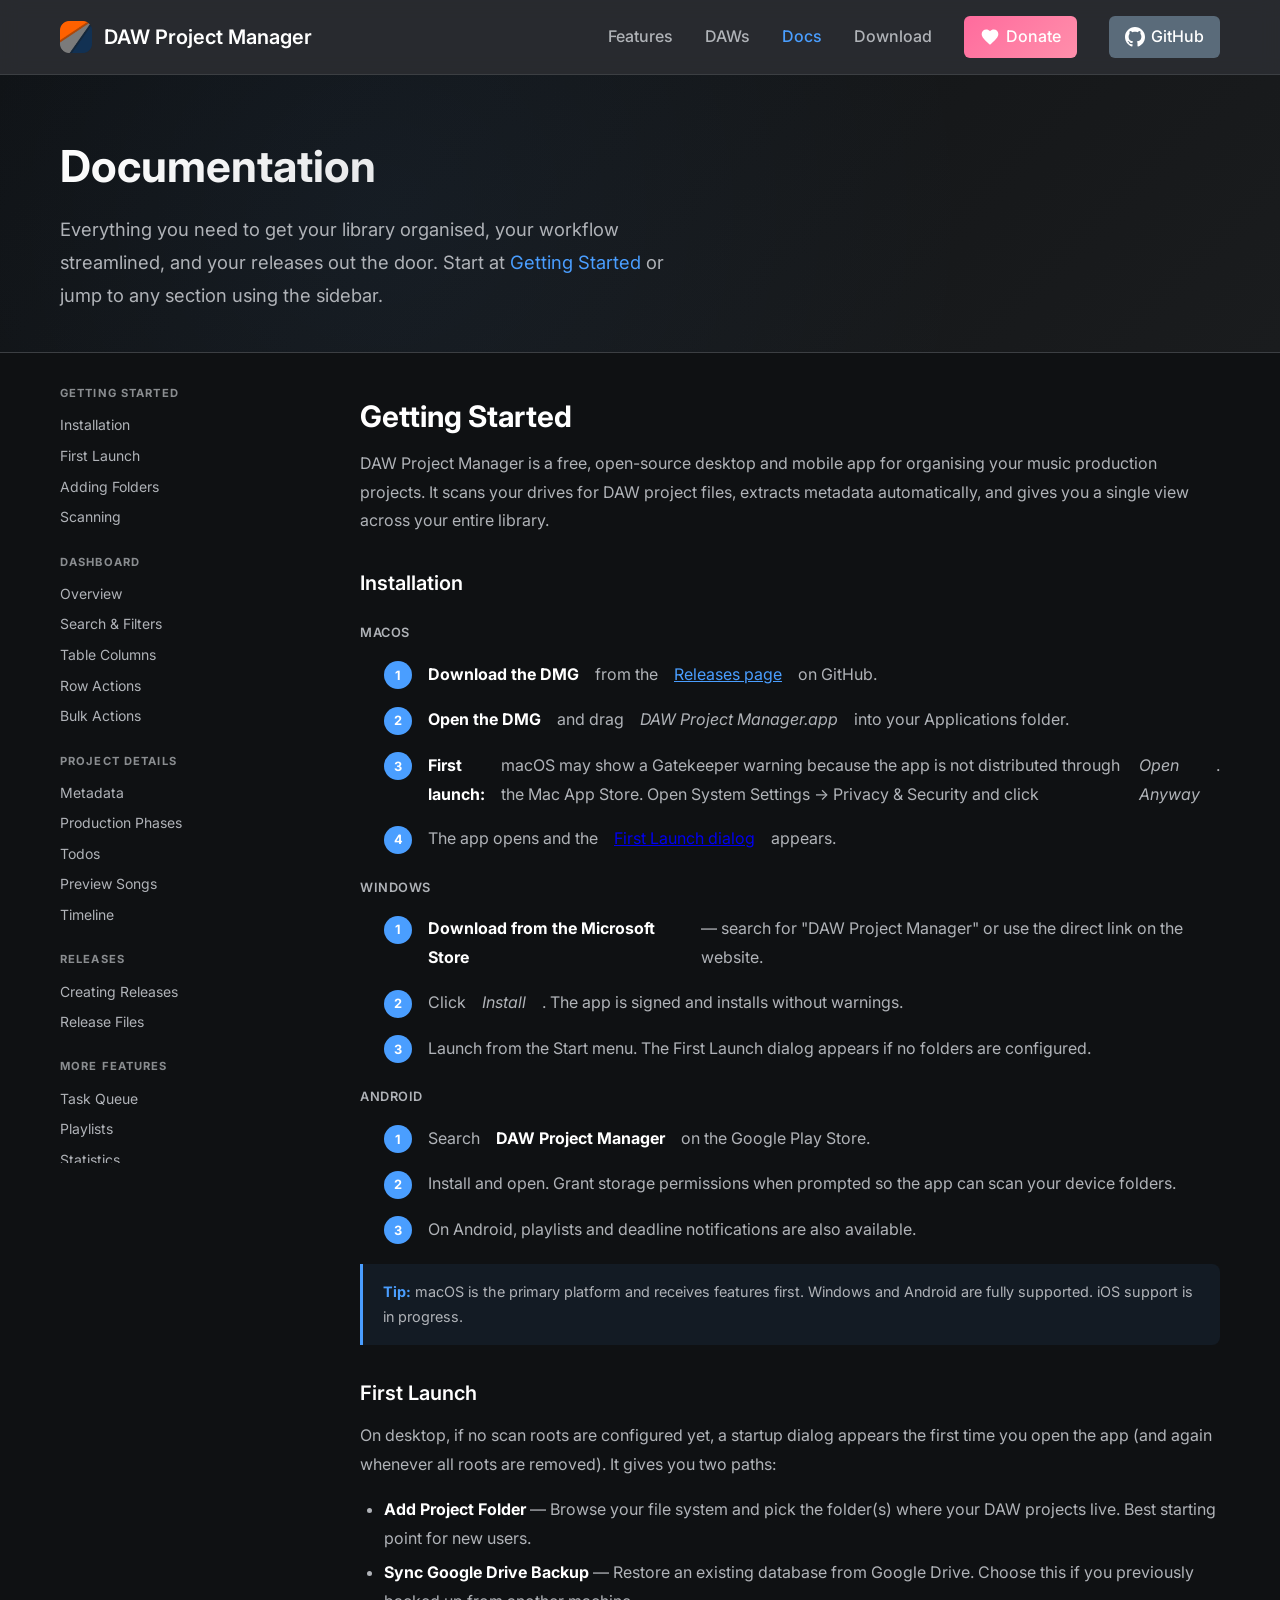
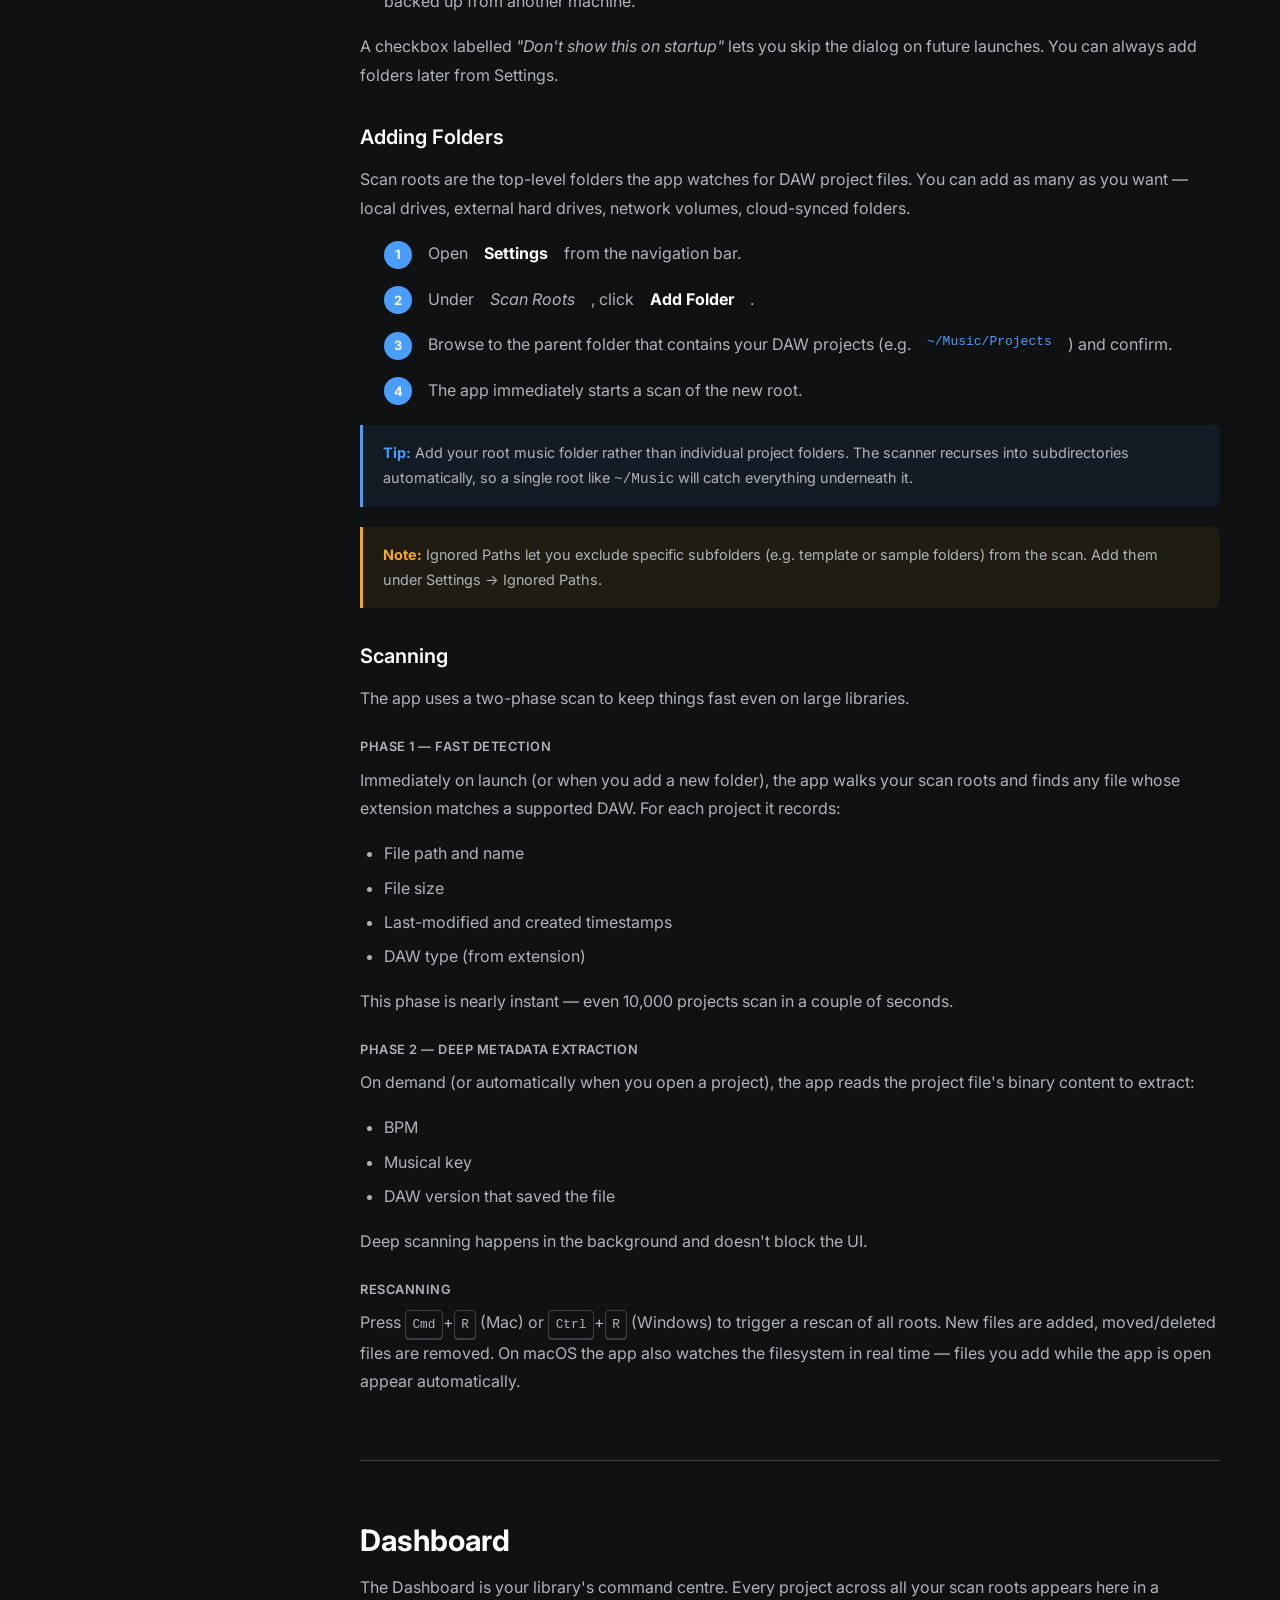
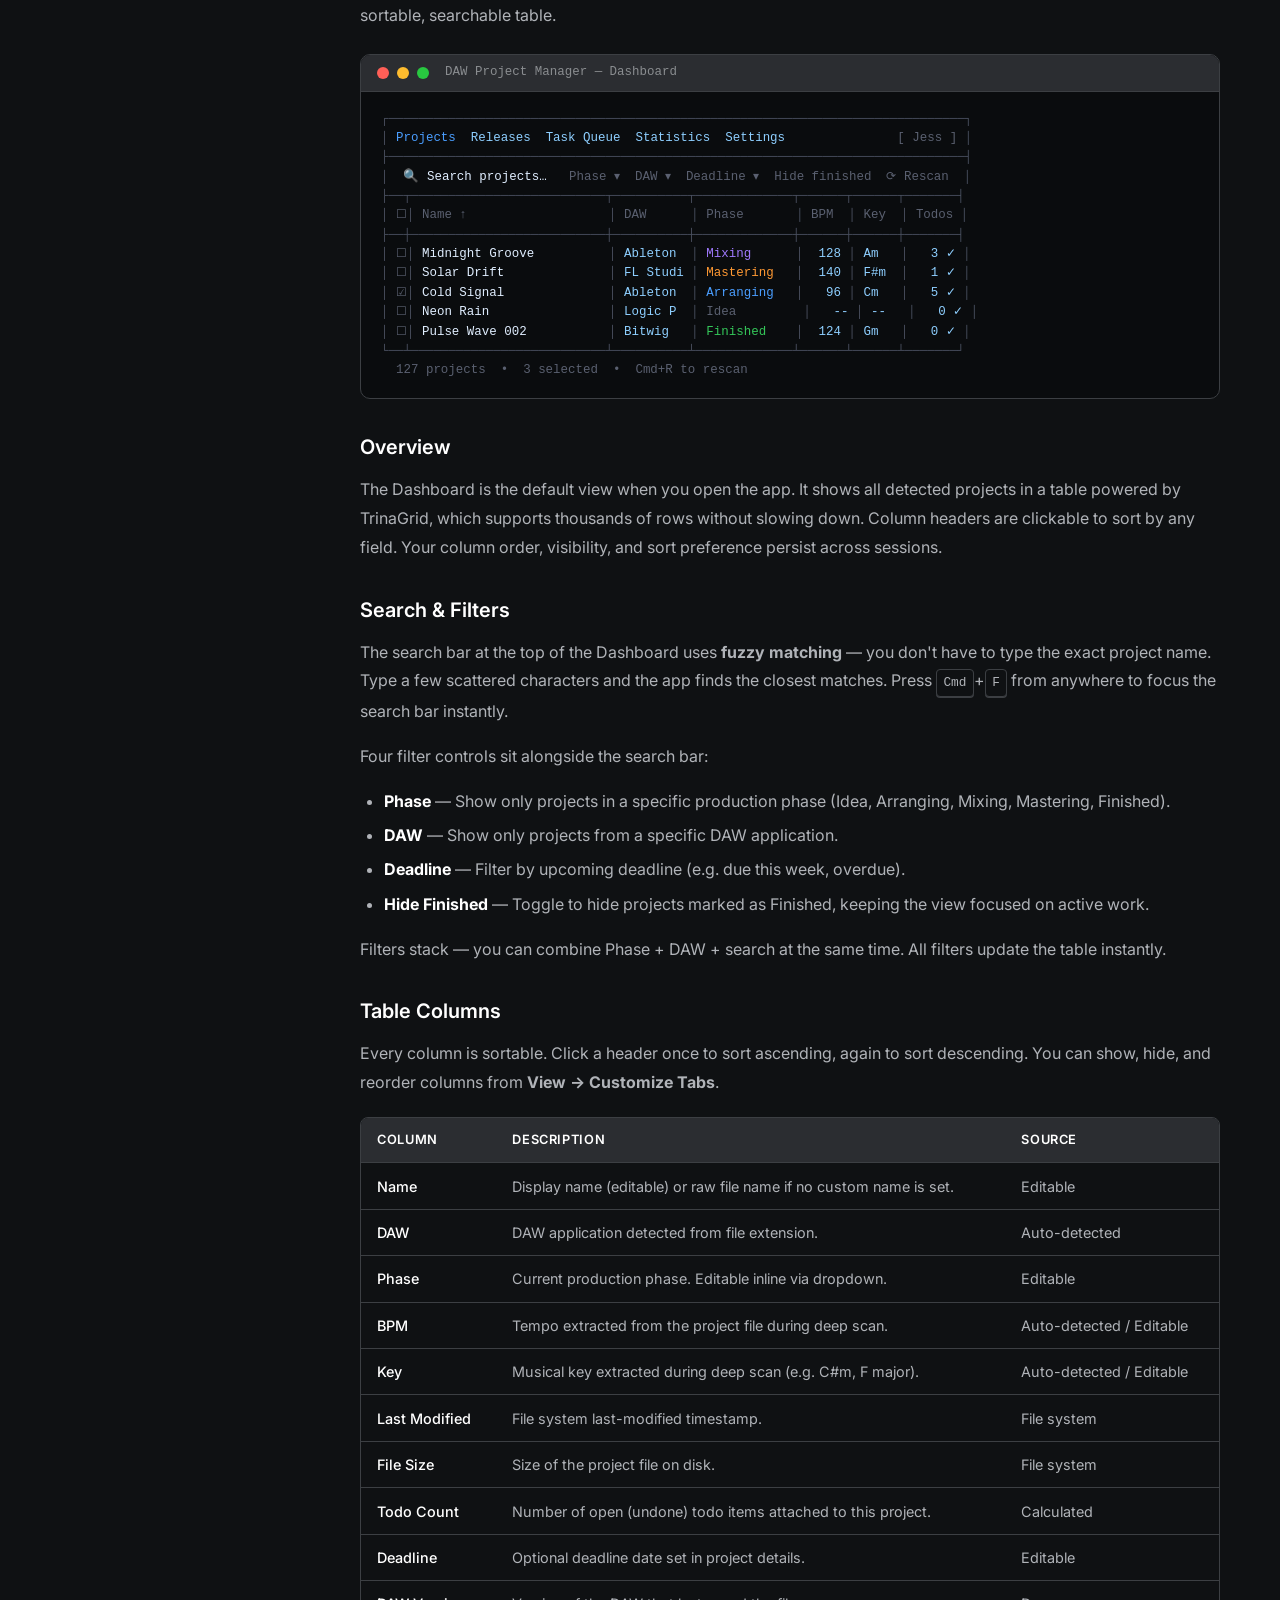
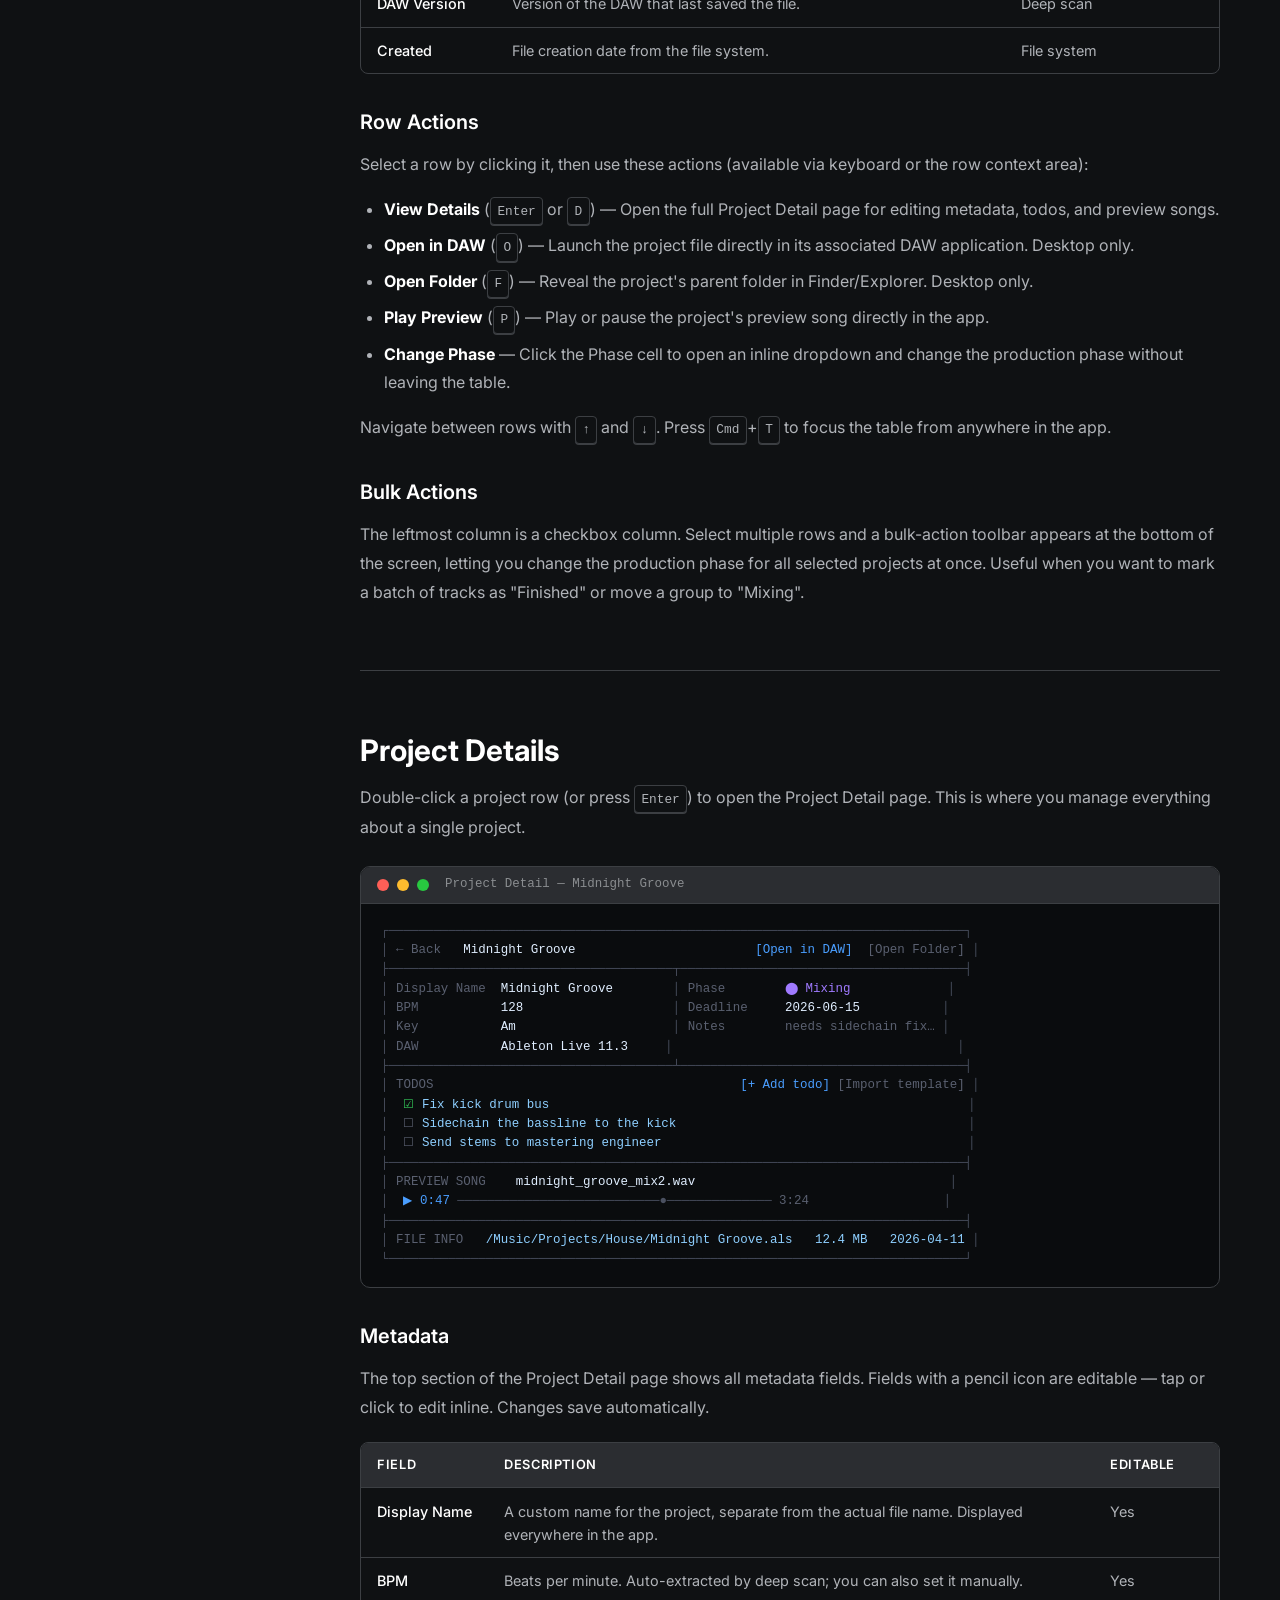
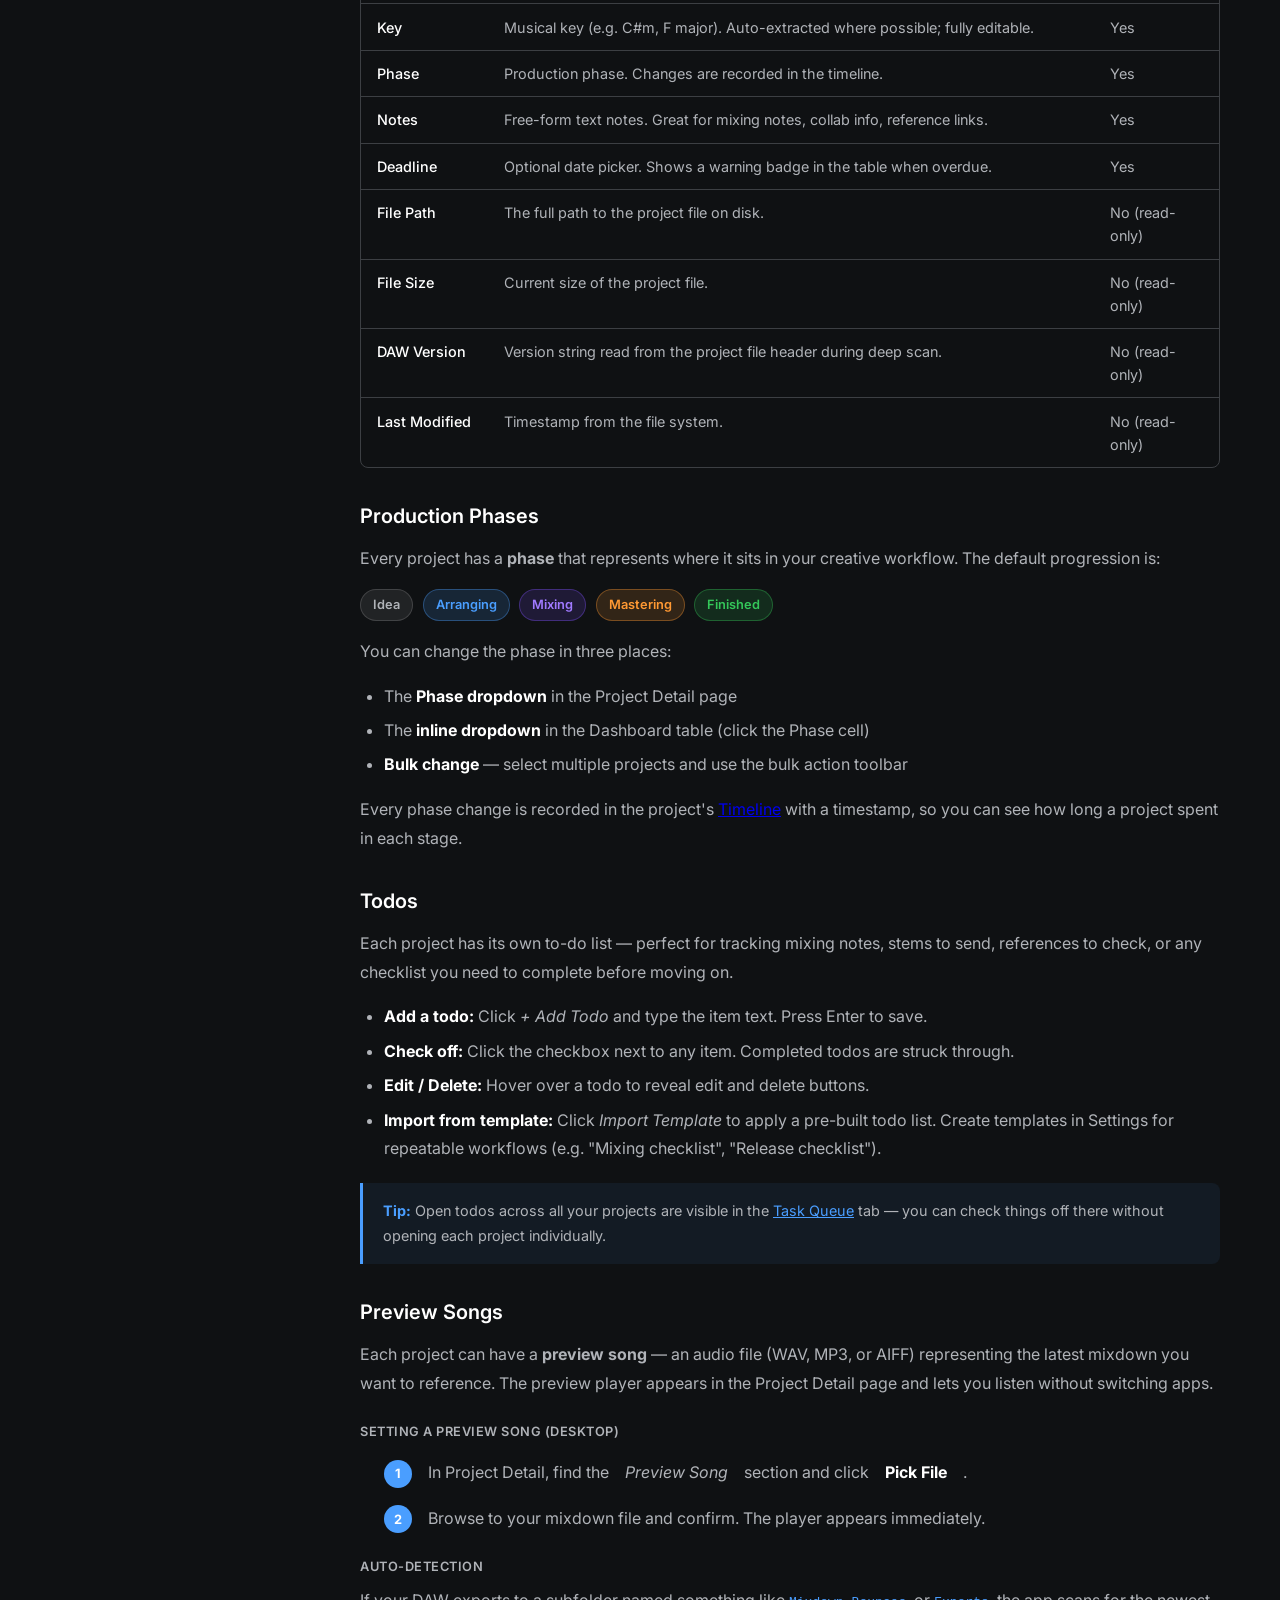
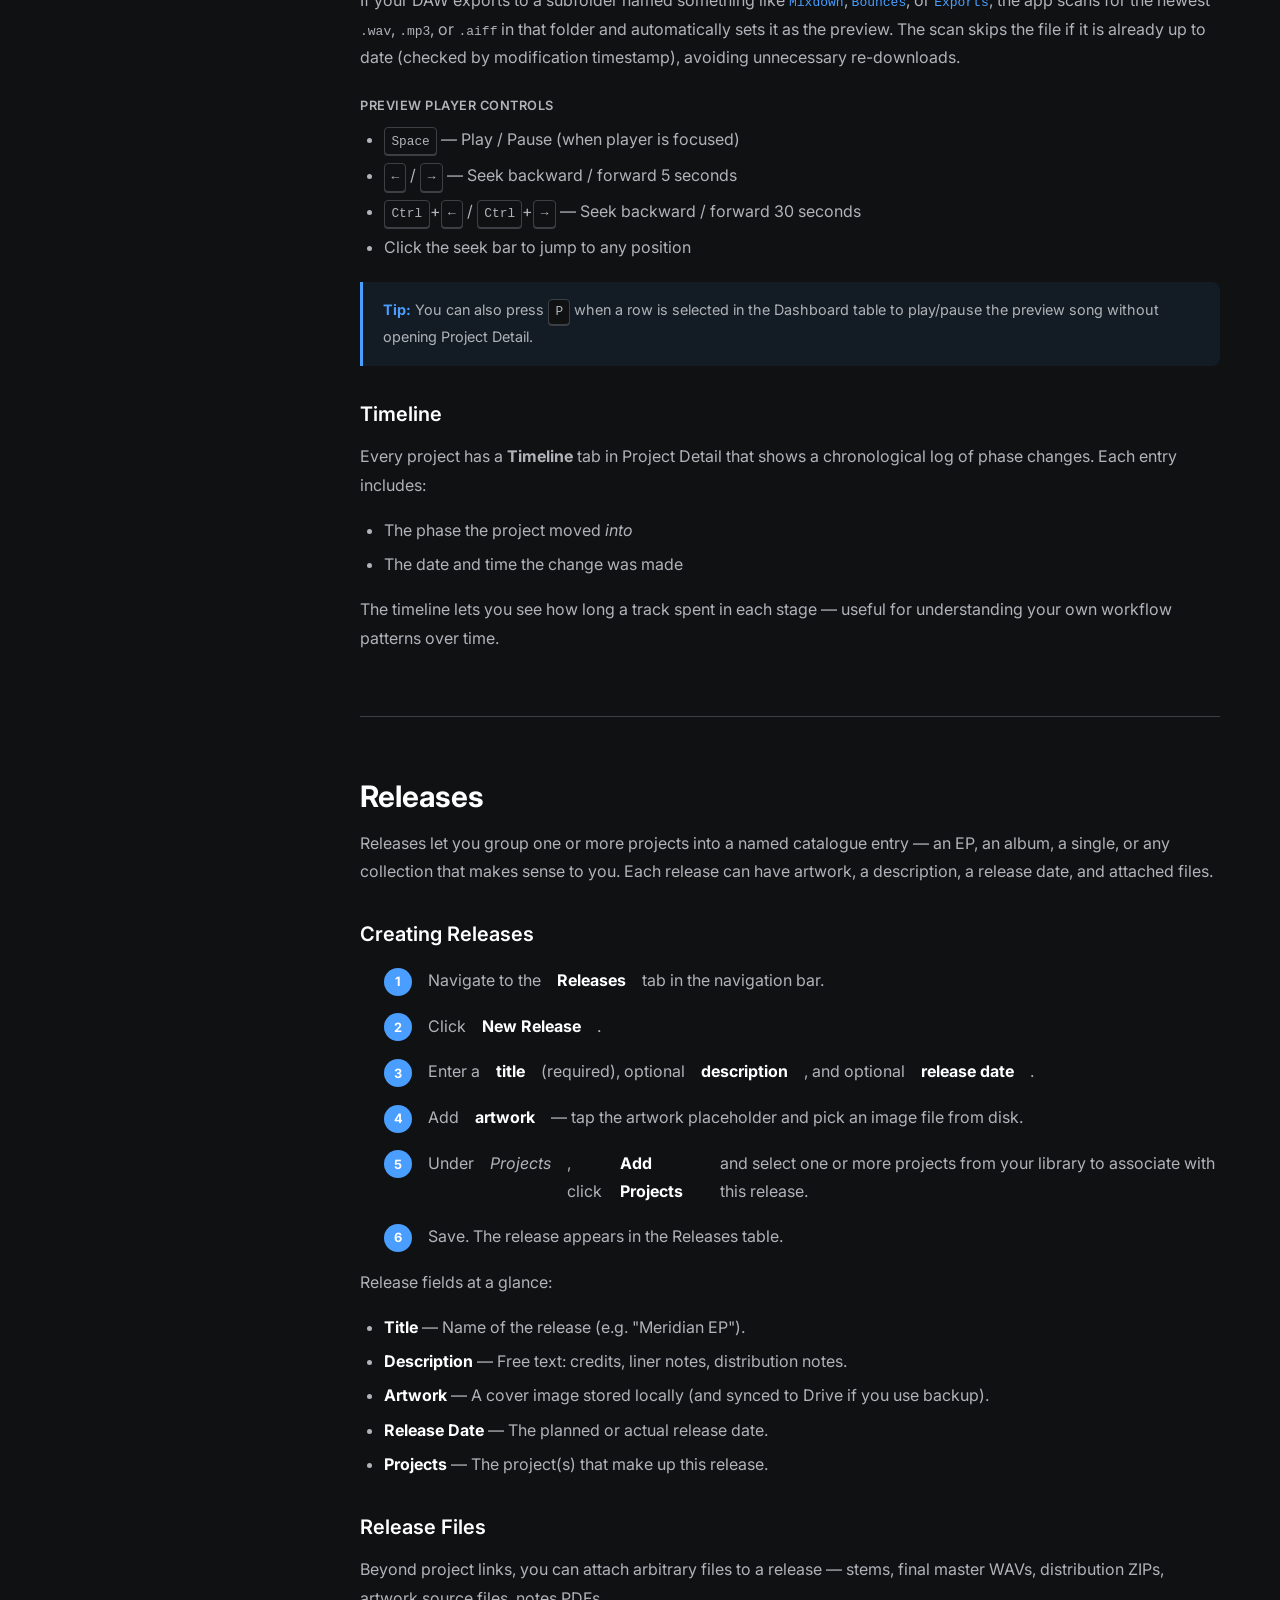
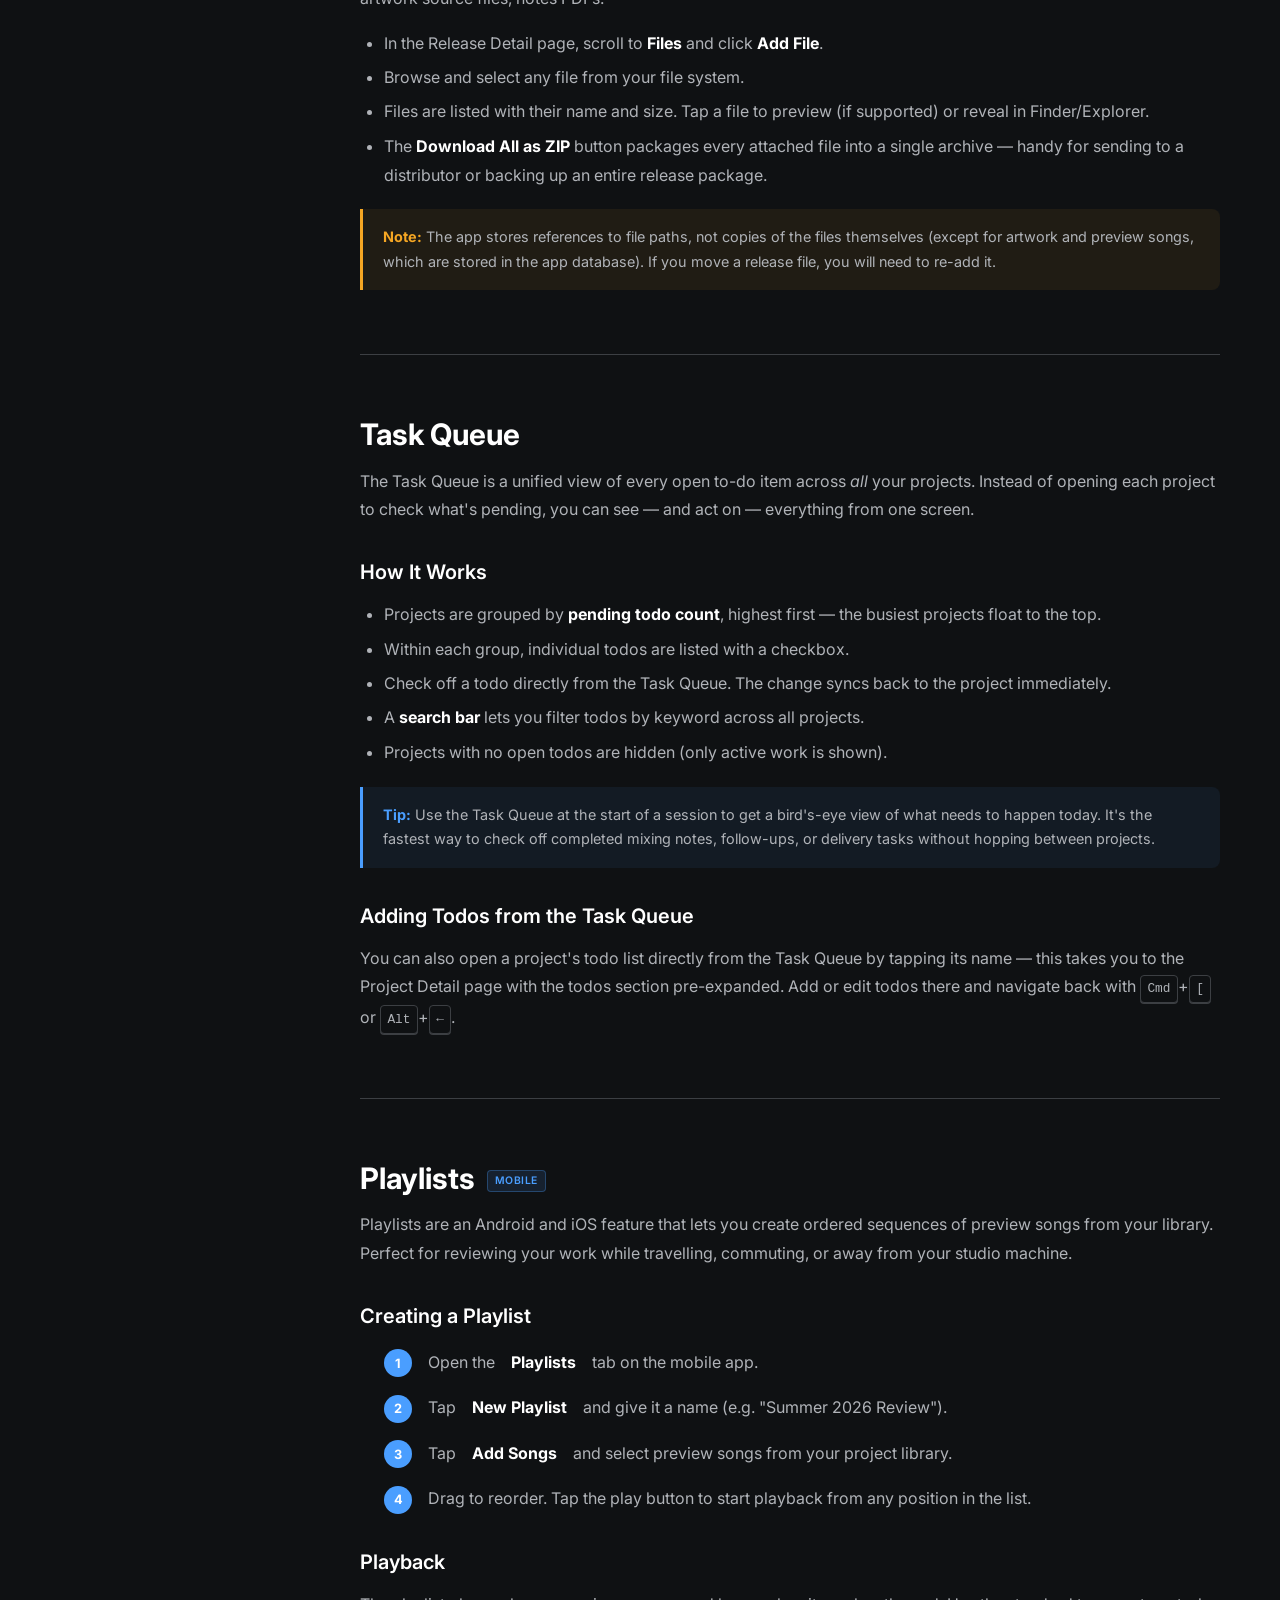
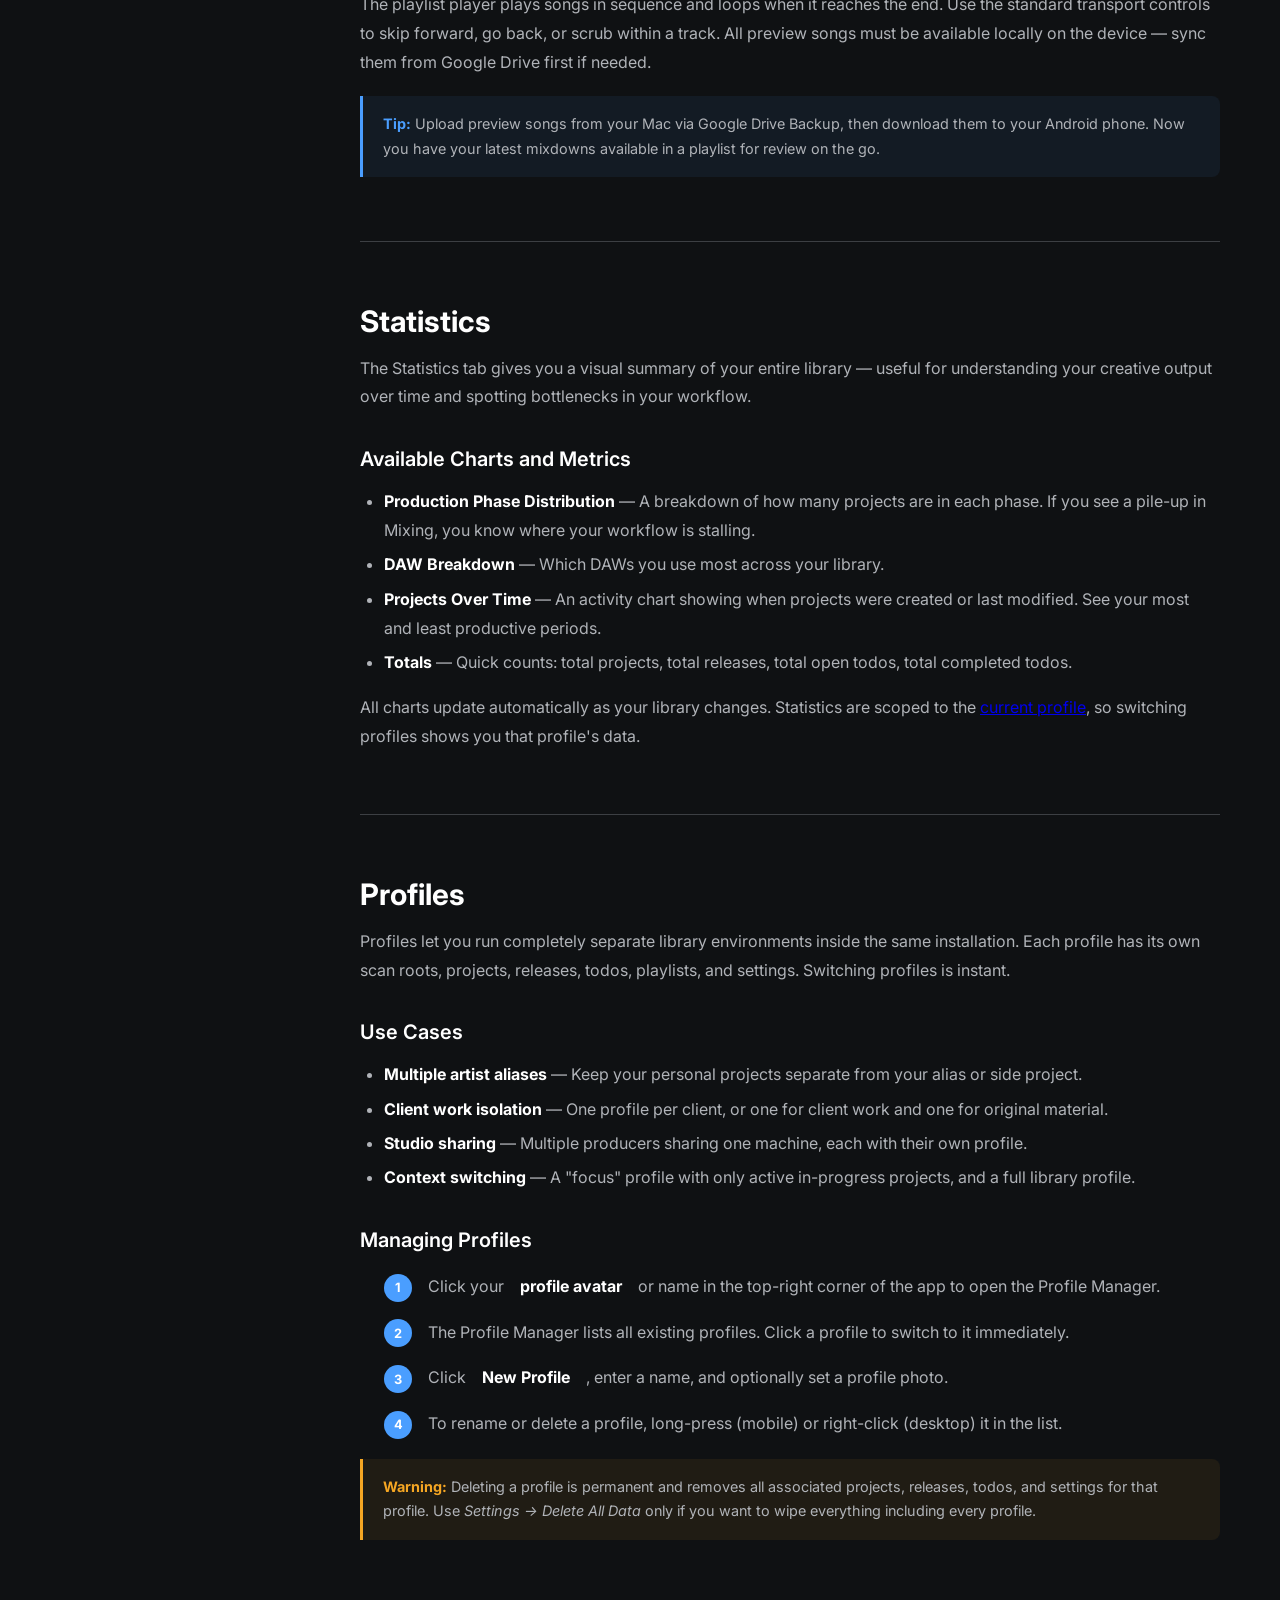
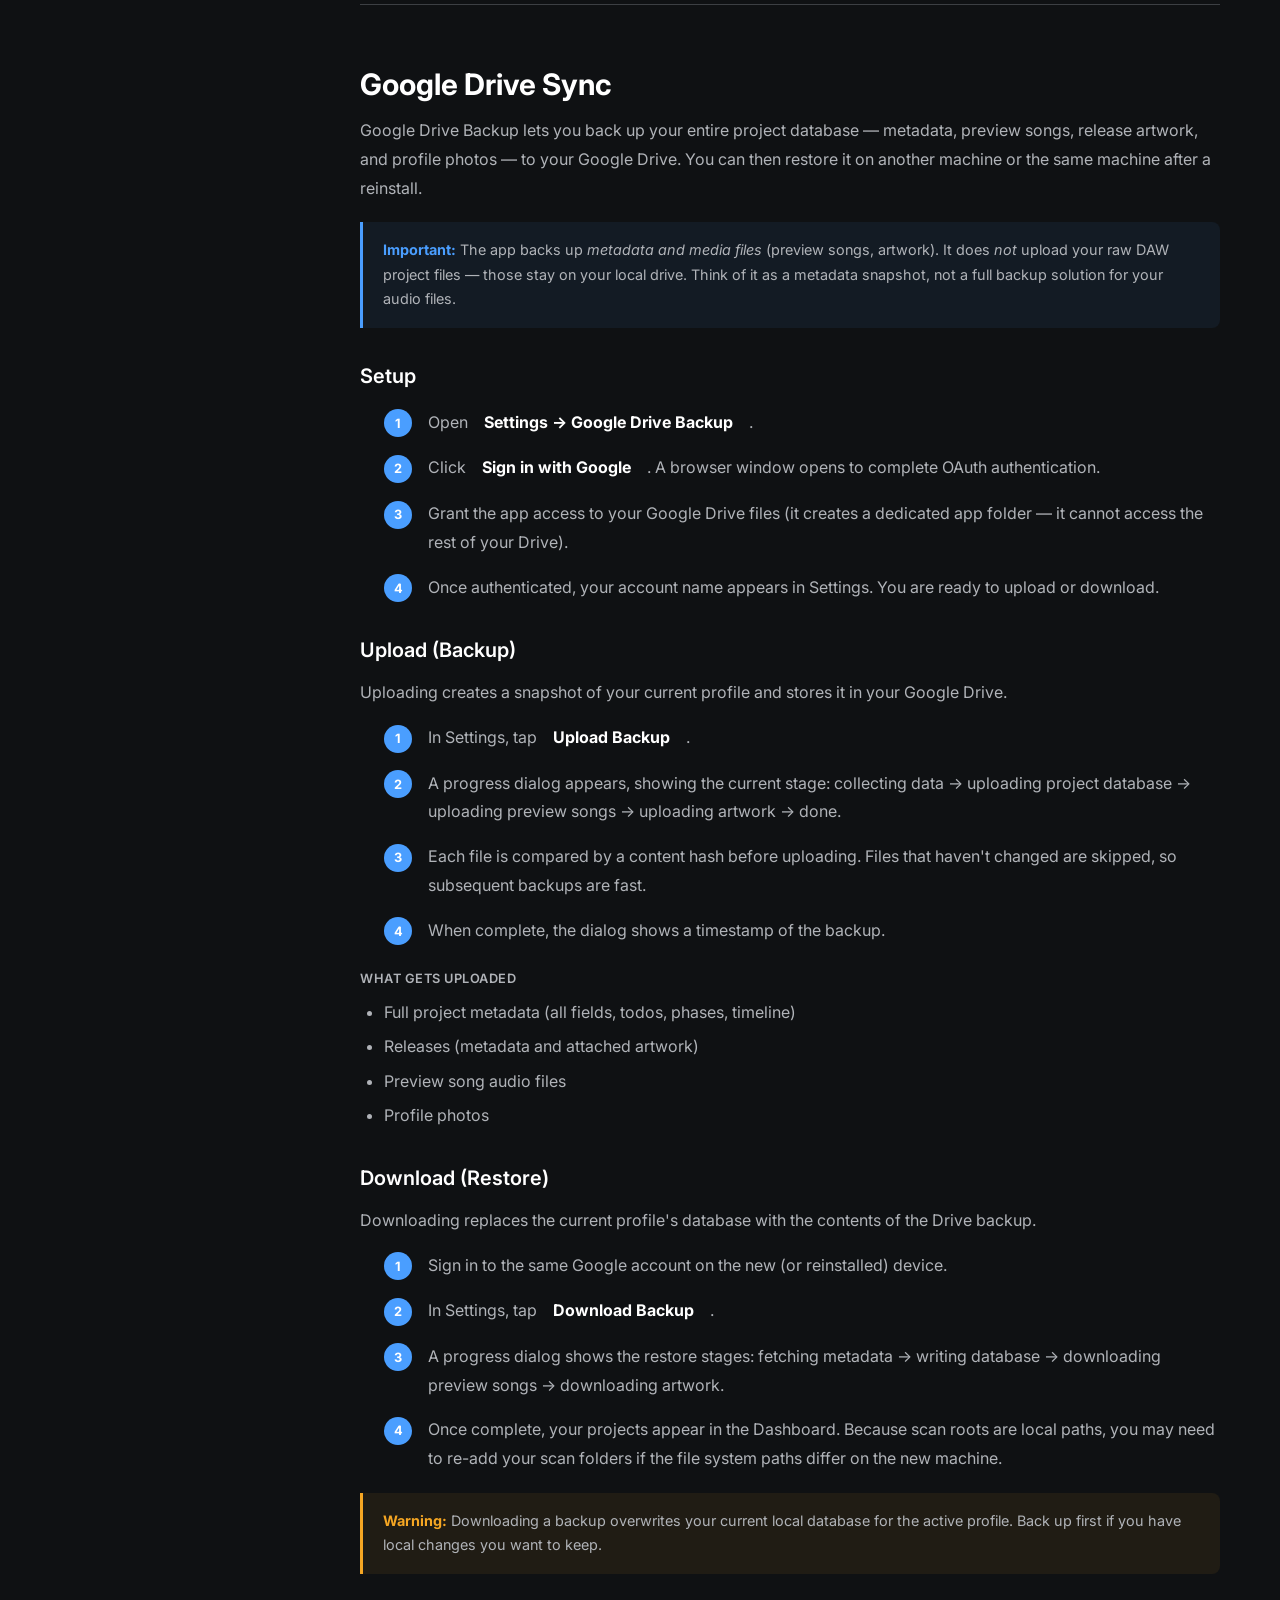
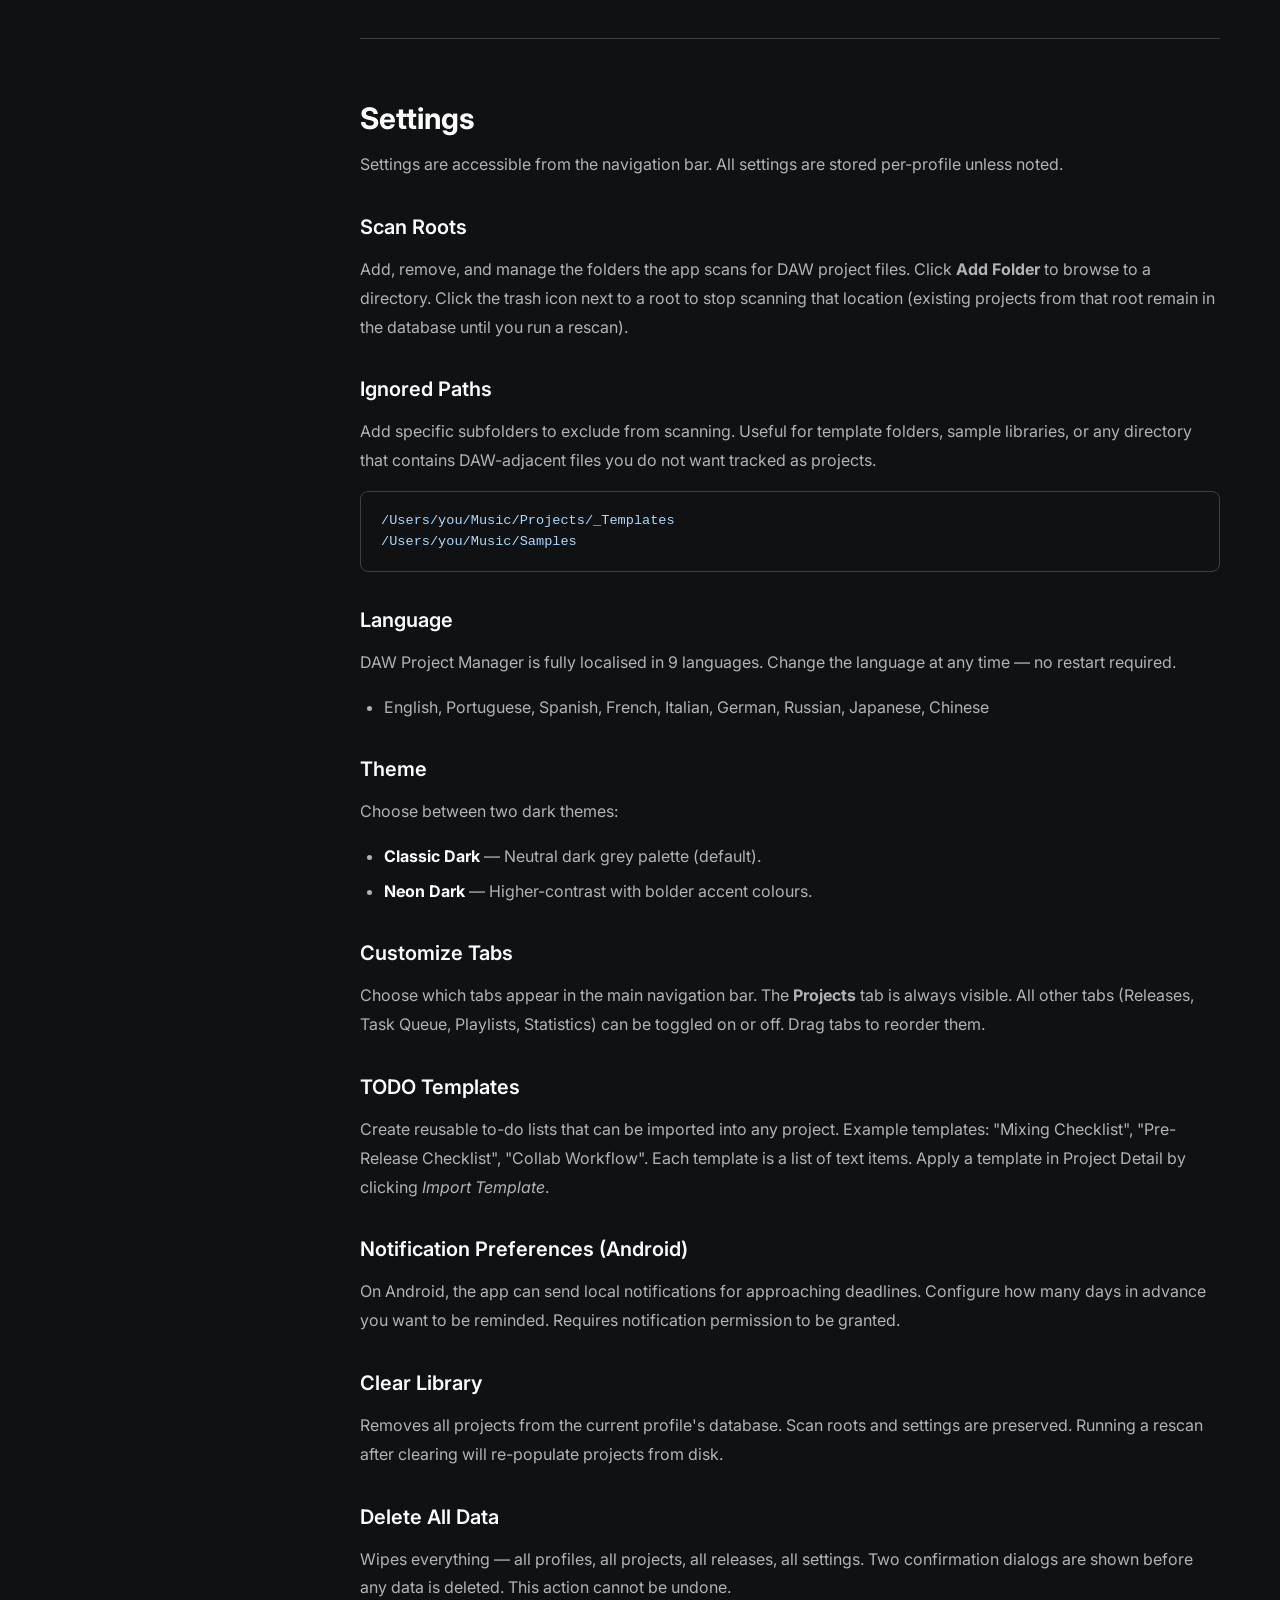
==== docs.html @ f8b221c5 "Add comprehensive documentation page - docs.html: full 1,562-line documentation covering all feature" ====
<!DOCTYPE html>
<html lang="en">
<head>
    <meta charset="UTF-8">
    <meta name="viewport" content="width=device-width, initial-scale=1.0">
    <meta name="description" content="DAW Project Manager Documentation — Complete guide to installation, scanning, project management, releases, keyboard shortcuts, and more.">
    <title>Documentation — DAW Project Manager</title>
    <link rel="icon" type="image/png" sizes="32x32" href="app_icon.png">
    <link rel="icon" type="image/png" sizes="16x16" href="app_icon.png">
    <link rel="apple-touch-icon" href="app_icon.png">
    <link rel="stylesheet" href="styles.css">
    <link rel="preconnect" href="https://fonts.googleapis.com">
    <link rel="preconnect" href="https://fonts.gstatic.com" crossorigin>
    <link href="https://fonts.googleapis.com/css2?family=Inter:wght@300;400;500;600;700&display=swap" rel="stylesheet">
    <style>
        /* ── Docs-specific layout ── */
        .docs-hero {
            background: linear-gradient(135deg, var(--bg-darker) 0%, var(--bg-dark) 100%);
            padding: 3.5rem 0 2.5rem;
            border-bottom: 1px solid var(--border-color);
            position: relative;
            overflow: hidden;
        }
        .docs-hero::before {
            content: '';
            position: absolute;
            inset: 0;
            background: radial-gradient(circle at 30% 50%, rgba(74, 158, 255, 0.06) 0%, transparent 65%);
            pointer-events: none;
        }
        .docs-hero-inner {
            position: relative;
            z-index: 1;
        }
        .docs-hero h1 {
            font-size: 2.75rem;
            font-weight: 700;
            margin-bottom: 0.75rem;
            background: linear-gradient(135deg, var(--text-primary) 0%, var(--text-secondary) 100%);
            -webkit-background-clip: text;
            -webkit-text-fill-color: transparent;
            background-clip: text;
        }
        .docs-hero p {
            font-size: 1.15rem;
            color: var(--text-secondary);
            max-width: 640px;
            line-height: 1.8;
        }

        /* ── Two-column wrapper ── */
        .docs-wrapper {
            display: flex;
            align-items: flex-start;
            max-width: 1200px;
            margin: 0 auto;
            padding: 0 20px;
            gap: 2.5rem;
        }

        /* ── Sidebar ── */
        .docs-sidebar {
            width: 260px;
            flex-shrink: 0;
            position: sticky;
            top: 72px;
            max-height: calc(100vh - 90px);
            overflow-y: auto;
            padding: 1.75rem 0 2rem;
            scrollbar-width: thin;
            scrollbar-color: var(--border-color) transparent;
        }
        .docs-sidebar::-webkit-scrollbar {
            width: 4px;
        }
        .docs-sidebar::-webkit-scrollbar-track {
            background: transparent;
        }
        .docs-sidebar::-webkit-scrollbar-thumb {
            background: var(--border-color);
            border-radius: 4px;
        }

        .sidebar-section-title {
            font-size: 0.7rem;
            font-weight: 700;
            text-transform: uppercase;
            letter-spacing: 0.1em;
            color: var(--text-muted);
            padding: 1.1rem 0 0.4rem 0;
            margin-top: 0.25rem;
        }
        .sidebar-section-title:first-child {
            padding-top: 0;
        }

        .sidebar-nav {
            list-style: none;
        }
        .sidebar-nav li a {
            display: block;
            padding: 0.3rem 0;
            font-size: 0.875rem;
            color: var(--text-secondary);
            text-decoration: none;
            transition: color 0.2s ease;
            line-height: 1.5;
        }
        .sidebar-nav li a:hover {
            color: var(--text-primary);
        }
        .sidebar-nav li a.active {
            color: var(--accent);
            font-weight: 600;
        }

        .sidebar-nav li.sub-item a {
            padding-left: 0.85rem;
            font-size: 0.83rem;
            color: var(--text-muted);
        }
        .sidebar-nav li.sub-item a:hover {
            color: var(--text-secondary);
        }
        .sidebar-nav li.sub-item a.active {
            color: var(--accent);
        }

        /* ── Main content ── */
        .docs-content {
            flex: 1;
            min-width: 0;
            padding: 2.5rem 0 5rem;
        }

        /* ── Section dividers ── */
        .docs-section {
            margin-bottom: 4rem;
        }
        .docs-section + .docs-section {
            border-top: 1px solid var(--border-color);
            padding-top: 3.5rem;
        }

        .docs-section h2 {
            font-size: 1.85rem;
            font-weight: 700;
            color: var(--text-primary);
            margin-bottom: 0.5rem;
        }
        .docs-section h3 {
            font-size: 1.25rem;
            font-weight: 600;
            color: var(--text-primary);
            margin: 2rem 0 0.75rem;
            scroll-margin-top: 90px;
        }
        .docs-section h4 {
            font-size: 1rem;
            font-weight: 600;
            color: var(--text-secondary);
            margin: 1.5rem 0 0.5rem;
            text-transform: uppercase;
            letter-spacing: 0.04em;
            font-size: 0.8rem;
        }
        .docs-section p {
            color: var(--text-secondary);
            line-height: 1.8;
            margin-bottom: 1rem;
        }
        .docs-section ul,
        .docs-section ol {
            color: var(--text-secondary);
            line-height: 1.8;
            padding-left: 1.5rem;
            margin-bottom: 1rem;
        }
        .docs-section li {
            margin-bottom: 0.35rem;
        }
        .docs-section li strong {
            color: var(--text-primary);
        }

        /* Anchor scroll offset */
        .docs-section h2,
        .docs-section h3 {
            scroll-margin-top: 90px;
        }

        /* ── Callout boxes ── */
        .callout {
            border-left: 3px solid;
            border-radius: 0 8px 8px 0;
            padding: 1rem 1.25rem;
            margin: 1.25rem 0;
            font-size: 0.9rem;
            line-height: 1.7;
        }
        .callout-info {
            border-color: var(--accent);
            background: rgba(74, 158, 255, 0.07);
            color: var(--text-secondary);
        }
        .callout-info strong {
            color: var(--accent);
        }
        .callout-warning {
            border-color: #F5A623;
            background: rgba(245, 166, 35, 0.07);
            color: var(--text-secondary);
        }
        .callout-warning strong {
            color: #F5A623;
        }
        .callout p:last-child {
            margin-bottom: 0;
        }

        /* ── Code blocks ── */
        .code-block {
            background: var(--bg-darker);
            border: 1px solid var(--border-color);
            border-radius: 8px;
            padding: 1.1rem 1.25rem;
            font-family: 'SFMono-Regular', Consolas, 'Liberation Mono', Menlo, monospace;
            font-size: 0.85rem;
            color: #A8DAFF;
            overflow-x: auto;
            margin: 1rem 0;
            white-space: pre;
            line-height: 1.6;
        }

        /* ── Tables ── */
        .docs-table-wrap {
            overflow-x: auto;
            margin: 1.25rem 0;
            border-radius: 8px;
            border: 1px solid var(--border-color);
        }
        .docs-table {
            width: 100%;
            border-collapse: collapse;
            font-size: 0.9rem;
        }
        .docs-table thead {
            background: var(--bg-card);
        }
        .docs-table th {
            text-align: left;
            padding: 0.75rem 1rem;
            color: var(--text-primary);
            font-weight: 600;
            font-size: 0.8rem;
            text-transform: uppercase;
            letter-spacing: 0.05em;
            border-bottom: 1px solid var(--border-color);
        }
        .docs-table td {
            padding: 0.7rem 1rem;
            color: var(--text-secondary);
            border-bottom: 1px solid var(--border-color);
            vertical-align: top;
        }
        .docs-table tbody tr:last-child td {
            border-bottom: none;
        }
        .docs-table tbody tr:hover {
            background: rgba(255, 255, 255, 0.025);
        }
        .docs-table td:first-child {
            color: var(--text-primary);
            font-weight: 500;
            white-space: nowrap;
        }

        /* ── Phase badges ── */
        .phase-chips {
            display: flex;
            flex-wrap: wrap;
            gap: 0.6rem;
            margin: 1rem 0;
        }
        .phase-chip {
            display: inline-flex;
            align-items: center;
            gap: 0.35rem;
            padding: 0.3rem 0.75rem;
            border-radius: 20px;
            font-size: 0.8rem;
            font-weight: 600;
            border: 1px solid;
        }
        .chip-idea       { background: rgba(138, 141, 144, 0.15); color: #B0B3B8; border-color: rgba(138, 141, 144, 0.3); }
        .chip-arranging  { background: rgba(74, 158, 255, 0.15); color: #4A9EFF; border-color: rgba(74, 158, 255, 0.35); }
        .chip-mixing     { background: rgba(130, 80, 255, 0.15); color: #A07AFF; border-color: rgba(130, 80, 255, 0.35); }
        .chip-mastering  { background: rgba(255, 153, 51, 0.15); color: #FF9933; border-color: rgba(255, 153, 51, 0.35); }
        .chip-finished   { background: rgba(52, 199, 89, 0.15);  color: #34C759; border-color: rgba(52, 199, 89, 0.35); }

        /* ── Numbered steps ── */
        .steps {
            list-style: none;
            padding: 0;
            counter-reset: steps;
            margin: 1rem 0;
        }
        .steps li {
            counter-increment: steps;
            display: flex;
            gap: 1rem;
            align-items: flex-start;
            margin-bottom: 1rem;
            color: var(--text-secondary);
        }
        .steps li::before {
            content: counter(steps);
            flex-shrink: 0;
            width: 28px;
            height: 28px;
            border-radius: 50%;
            background: var(--accent);
            color: #fff;
            font-size: 0.8rem;
            font-weight: 700;
            display: flex;
            align-items: center;
            justify-content: center;
            margin-top: 0.1rem;
        }
        .steps li strong {
            color: var(--text-primary);
        }

        /* ── ASCII mockup ── */
        .ascii-mockup {
            background: #0a0c0e;
            border: 1px solid var(--border-color);
            border-radius: 10px;
            padding: 0;
            margin: 1.5rem 0;
            overflow: hidden;
        }
        .ascii-mockup-titlebar {
            background: var(--bg-card);
            padding: 0.5rem 1rem;
            display: flex;
            align-items: center;
            gap: 0.5rem;
            border-bottom: 1px solid var(--border-color);
        }
        .titlebar-dot {
            width: 12px;
            height: 12px;
            border-radius: 50%;
        }
        .dot-red   { background: #FF5F57; }
        .dot-yellow { background: #FEBC2E; }
        .dot-green  { background: #28C840; }
        .ascii-mockup-title {
            font-size: 0.78rem;
            color: var(--text-muted);
            margin-left: 0.5rem;
            font-family: 'SFMono-Regular', Consolas, monospace;
        }
        .ascii-mockup pre {
            padding: 1.1rem 1.25rem;
            font-family: 'SFMono-Regular', Consolas, 'Liberation Mono', Menlo, monospace;
            font-size: 0.78rem;
            color: #8ecfff;
            line-height: 1.55;
            overflow-x: auto;
            margin: 0;
        }
        .ascii-mockup pre .dim { color: #4a5060; }
        .ascii-mockup pre .bright { color: #e0eeff; }
        .ascii-mockup pre .accent { color: #4A9EFF; }
        .ascii-mockup pre .green { color: #34C759; }
        .ascii-mockup pre .orange { color: #FF9933; }
        .ascii-mockup pre .purple { color: #A07AFF; }
        .ascii-mockup pre .muted { color: #5a6070; }

        /* ── Back to top button ── */
        #back-to-top {
            position: fixed;
            bottom: 2rem;
            right: 2rem;
            width: 42px;
            height: 42px;
            background: var(--bg-card);
            border: 1px solid var(--border-color);
            border-radius: 50%;
            color: var(--text-secondary);
            font-size: 1.1rem;
            cursor: pointer;
            display: flex;
            align-items: center;
            justify-content: center;
            opacity: 0;
            pointer-events: none;
            transition: opacity 0.25s ease, background 0.2s ease;
            z-index: 900;
        }
        #back-to-top.visible {
            opacity: 1;
            pointer-events: auto;
        }
        #back-to-top:hover {
            background: var(--border-color);
            color: var(--text-primary);
        }

        /* ── Mobile sidebar collapse ── */
        .mobile-toc-toggle {
            display: none;
        }
        @media (max-width: 768px) {
            .docs-wrapper {
                flex-direction: column;
                gap: 0;
                padding: 0 16px;
            }
            .docs-sidebar {
                width: 100%;
                position: static;
                max-height: none;
                border-bottom: 1px solid var(--border-color);
                padding: 1rem 0;
                overflow: hidden;
            }
            .docs-sidebar.mobile-open {
                overflow: visible;
            }
            .mobile-toc-toggle {
                display: flex;
                align-items: center;
                justify-content: space-between;
                width: 100%;
                background: var(--bg-card);
                border: 1px solid var(--border-color);
                border-radius: 8px;
                padding: 0.65rem 1rem;
                color: var(--text-secondary);
                font-size: 0.9rem;
                font-weight: 500;
                cursor: pointer;
                margin-bottom: 0.5rem;
            }
            .mobile-toc-toggle svg {
                transition: transform 0.25s;
            }
            .mobile-toc-toggle.open svg {
                transform: rotate(180deg);
            }
            .sidebar-inner {
                display: none;
            }
            .sidebar-inner.open {
                display: block;
            }
            .docs-content {
                padding: 2rem 0 4rem;
            }
            .docs-hero h1 {
                font-size: 2rem;
            }
        }

        /* Active nav link */
        .nav-links a.nav-active {
            color: var(--accent) !important;
        }
    </style>
</head>
<body>

    <!-- Navigation -->
    <nav class="navbar">
        <div class="container">
            <div class="nav-content">
                <a href="index.html" class="logo" style="text-decoration:none;">
                    <img src="app_icon.png" alt="DAW Project Manager" class="logo-image">
                    <span>DAW Project Manager</span>
                </a>
                <div class="nav-links">
                    <a href="index.html#features">Features</a>
                    <a href="index.html#daws">DAWs</a>
                    <a href="docs.html" class="nav-active">Docs</a>
                    <a href="index.html#download">Download</a>
                    <a href="https://www.paypal.com/donate/?hosted_button_id=QHVVZ3LAF39BL" target="_blank" rel="noopener noreferrer" class="donate-link">
                        <svg width="20" height="20" viewBox="0 0 24 24" fill="currentColor">
                            <path d="M12 21.35l-1.45-1.32C5.4 15.36 2 12.28 2 8.5 2 5.42 4.42 3 7.5 3c1.74 0 3.41.81 4.5 2.09C13.09 3.81 14.76 3 16.5 3 19.58 3 22 5.42 22 8.5c0 3.78-3.4 6.86-8.55 11.54L12 21.35z"/>
                        </svg>
                        Donate
                    </a>
                    <a href="https://github.com/bandpassrecords/daw-project-manager" target="_blank" rel="noopener noreferrer" class="github-link">
                        <svg width="20" height="20" viewBox="0 0 24 24" fill="currentColor">
                            <path d="M12 0c-6.626 0-12 5.373-12 12 0 5.302 3.438 9.8 8.207 11.387.599.111.793-.261.793-.577v-2.234c-3.338.726-4.033-1.416-4.033-1.416-.546-1.387-1.333-1.756-1.333-1.756-1.089-.745.083-.729.083-.729 1.205.084 1.839 1.237 1.839 1.237 1.07 1.834 2.807 1.304 3.492.997.107-.775.418-1.305.762-1.604-2.665-.305-5.467-1.334-5.467-5.931 0-1.311.469-2.381 1.236-3.221-.124-.303-.535-1.524.117-3.176 0 0 1.008-.322 3.301 1.23.957-.266 1.983-.399 3.003-.404 1.02.005 2.047.138 3.006.404 2.291-1.552 3.297-1.23 3.297-1.23.653 1.653.242 2.874.118 3.176.77.84 1.235 1.911 1.235 3.221 0 4.609-2.807 5.624-5.479 5.921.43.372.823 1.102.823 2.222v3.293c0 .319.192.694.801.576 4.765-1.589 8.199-6.086 8.199-11.386 0-6.627-5.373-12-12-12z"/>
                        </svg>
                        GitHub
                    </a>
                </div>
            </div>
        </div>
    </nav>

    <!-- Docs Hero Strip -->
    <div class="docs-hero">
        <div class="container docs-hero-inner">
            <h1>Documentation</h1>
            <p>Everything you need to get your library organised, your workflow streamlined, and your releases out the door. Start at <a href="#installation" style="color:var(--accent); text-decoration:none;">Getting Started</a> or jump to any section using the sidebar.</p>
        </div>
    </div>

    <!-- Two-column docs layout -->
    <div class="docs-wrapper">

        <!-- ── Sidebar ── -->
        <aside class="docs-sidebar" id="docs-sidebar">
            <!-- Mobile toggle -->
            <button class="mobile-toc-toggle" id="toc-toggle" aria-expanded="false" aria-controls="sidebar-inner">
                <span>On this page</span>
                <svg width="16" height="16" viewBox="0 0 24 24" fill="none" stroke="currentColor" stroke-width="2"><polyline points="6 9 12 15 18 9"/></svg>
            </button>

            <div class="sidebar-inner" id="sidebar-inner">
                <p class="sidebar-section-title">Getting Started</p>
                <ul class="sidebar-nav">
                    <li><a href="#installation">Installation</a></li>
                    <li><a href="#first-launch">First Launch</a></li>
                    <li><a href="#adding-folders">Adding Folders</a></li>
                    <li><a href="#scanning">Scanning</a></li>
                </ul>

                <p class="sidebar-section-title">Dashboard</p>
                <ul class="sidebar-nav">
                    <li><a href="#dashboard-overview">Overview</a></li>
                    <li><a href="#searching-filtering">Search &amp; Filters</a></li>
                    <li><a href="#project-table-columns">Table Columns</a></li>
                    <li><a href="#row-actions">Row Actions</a></li>
                    <li><a href="#bulk-actions">Bulk Actions</a></li>
                </ul>

                <p class="sidebar-section-title">Project Details</p>
                <ul class="sidebar-nav">
                    <li><a href="#project-metadata">Metadata</a></li>
                    <li><a href="#production-phases">Production Phases</a></li>
                    <li><a href="#todos">Todos</a></li>
                    <li><a href="#preview-songs">Preview Songs</a></li>
                    <li><a href="#project-timeline">Timeline</a></li>
                </ul>

                <p class="sidebar-section-title">Releases</p>
                <ul class="sidebar-nav">
                    <li><a href="#creating-releases">Creating Releases</a></li>
                    <li><a href="#release-files">Release Files</a></li>
                </ul>

                <p class="sidebar-section-title">More Features</p>
                <ul class="sidebar-nav">
                    <li><a href="#task-queue">Task Queue</a></li>
                    <li><a href="#playlists">Playlists</a></li>
                    <li><a href="#statistics">Statistics</a></li>
                    <li><a href="#profiles">Profiles</a></li>
                </ul>

                <p class="sidebar-section-title">Google Drive Sync</p>
                <ul class="sidebar-nav">
                    <li><a href="#drive-setup">Setup</a></li>
                    <li><a href="#drive-upload">Upload</a></li>
                    <li><a href="#drive-download">Download</a></li>
                </ul>

                <p class="sidebar-section-title">Reference</p>
                <ul class="sidebar-nav">
                    <li><a href="#settings">Settings</a></li>
                    <li><a href="#keyboard-shortcuts">Keyboard Shortcuts</a></li>
                    <li><a href="#supported-daws">Supported DAWs</a></li>
                </ul>
            </div>
        </aside>

        <!-- ── Main content ── -->
        <main class="docs-content">

            <!-- ================================================================
                 GETTING STARTED
            ================================================================ -->
            <div class="docs-section" id="getting-started">
                <h2>Getting Started</h2>
                <p>DAW Project Manager is a free, open-source desktop and mobile app for organising your music production projects. It scans your drives for DAW project files, extracts metadata automatically, and gives you a single view across your entire library.</p>

                <!-- Installation -->
                <h3 id="installation">Installation</h3>

                <h4>macOS</h4>
                <ol class="steps">
                    <li><strong>Download the DMG</strong> from the <a href="https://github.com/bandpassrecords/daw-project-manager/releases" style="color:var(--accent);">Releases page</a> on GitHub.</li>
                    <li><strong>Open the DMG</strong> and drag <em>DAW Project Manager.app</em> into your Applications folder.</li>
                    <li><strong>First launch:</strong> macOS may show a Gatekeeper warning because the app is not distributed through the Mac App Store. Open System Settings → Privacy &amp; Security and click <em>Open Anyway</em>.</li>
                    <li>The app opens and the <a href="#first-launch">First Launch dialog</a> appears.</li>
                </ol>

                <h4>Windows</h4>
                <ol class="steps">
                    <li><strong>Download from the Microsoft Store</strong> — search for "DAW Project Manager" or use the direct link on the website.</li>
                    <li>Click <em>Install</em>. The app is signed and installs without warnings.</li>
                    <li>Launch from the Start menu. The First Launch dialog appears if no folders are configured.</li>
                </ol>

                <h4>Android</h4>
                <ol class="steps">
                    <li>Search <strong>DAW Project Manager</strong> on the Google Play Store.</li>
                    <li>Install and open. Grant storage permissions when prompted so the app can scan your device folders.</li>
                    <li>On Android, playlists and deadline notifications are also available.</li>
                </ol>

                <div class="callout callout-info">
                    <strong>Tip:</strong> macOS is the primary platform and receives features first. Windows and Android are fully supported. iOS support is in progress.
                </div>

                <!-- First Launch -->
                <h3 id="first-launch">First Launch</h3>
                <p>On desktop, if no scan roots are configured yet, a startup dialog appears the first time you open the app (and again whenever all roots are removed). It gives you two paths:</p>
                <ul>
                    <li><strong>Add Project Folder</strong> — Browse your file system and pick the folder(s) where your DAW projects live. Best starting point for new users.</li>
                    <li><strong>Sync Google Drive Backup</strong> — Restore an existing database from Google Drive. Choose this if you previously backed up from another machine.</li>
                </ul>
                <p>A checkbox labelled <em>"Don't show this on startup"</em> lets you skip the dialog on future launches. You can always add folders later from Settings.</p>

                <!-- Adding Folders -->
                <h3 id="adding-folders">Adding Folders</h3>
                <p>Scan roots are the top-level folders the app watches for DAW project files. You can add as many as you want — local drives, external hard drives, network volumes, cloud-synced folders.</p>
                <ol class="steps">
                    <li>Open <strong>Settings</strong> from the navigation bar.</li>
                    <li>Under <em>Scan Roots</em>, click <strong>Add Folder</strong>.</li>
                    <li>Browse to the parent folder that contains your DAW projects (e.g. <code style="color:var(--accent);">~/Music/Projects</code>) and confirm.</li>
                    <li>The app immediately starts a scan of the new root.</li>
                </ol>

                <div class="callout callout-info">
                    <strong>Tip:</strong> Add your root music folder rather than individual project folders. The scanner recurses into subdirectories automatically, so a single root like <code style="font-family:monospace;">~/Music</code> will catch everything underneath it.
                </div>
                <div class="callout callout-warning">
                    <strong>Note:</strong> Ignored Paths let you exclude specific subfolders (e.g. template or sample folders) from the scan. Add them under Settings → Ignored Paths.
                </div>

                <!-- Scanning -->
                <h3 id="scanning">Scanning</h3>
                <p>The app uses a two-phase scan to keep things fast even on large libraries.</p>

                <h4>Phase 1 — Fast Detection</h4>
                <p>Immediately on launch (or when you add a new folder), the app walks your scan roots and finds any file whose extension matches a supported DAW. For each project it records:</p>
                <ul>
                    <li>File path and name</li>
                    <li>File size</li>
                    <li>Last-modified and created timestamps</li>
                    <li>DAW type (from extension)</li>
                </ul>
                <p>This phase is nearly instant — even 10,000 projects scan in a couple of seconds.</p>

                <h4>Phase 2 — Deep Metadata Extraction</h4>
                <p>On demand (or automatically when you open a project), the app reads the project file's binary content to extract:</p>
                <ul>
                    <li>BPM</li>
                    <li>Musical key</li>
                    <li>DAW version that saved the file</li>
                </ul>
                <p>Deep scanning happens in the background and doesn't block the UI.</p>

                <h4>Rescanning</h4>
                <p>Press <kbd>Cmd</kbd>+<kbd>R</kbd> (Mac) or <kbd>Ctrl</kbd>+<kbd>R</kbd> (Windows) to trigger a rescan of all roots. New files are added, moved/deleted files are removed. On macOS the app also watches the filesystem in real time — files you add while the app is open appear automatically.</p>
            </div>

            <!-- ================================================================
                 DASHBOARD
            ================================================================ -->
            <div class="docs-section" id="dashboard">
                <h2>Dashboard</h2>
                <p>The Dashboard is your library's command centre. Every project across all your scan roots appears here in a sortable, searchable table.</p>

                <div class="ascii-mockup">
                    <div class="ascii-mockup-titlebar">
                        <span class="titlebar-dot dot-red"></span>
                        <span class="titlebar-dot dot-yellow"></span>
                        <span class="titlebar-dot dot-green"></span>
                        <span class="ascii-mockup-title">DAW Project Manager — Dashboard</span>
                    </div>
                    <pre>
<span class="dim">┌─────────────────────────────────────────────────────────────────────────────┐</span>
<span class="dim">│</span> <span class="accent">Projects</span>  Releases  Task Queue  Statistics  Settings               <span class="muted">[ Jess ]</span> <span class="dim">│</span>
<span class="dim">├─────────────────────────────────────────────────────────────────────────────┤</span>
<span class="dim">│</span>  <span class="bright">🔍 Search projects…</span>   <span class="muted">Phase ▾</span>  <span class="muted">DAW ▾</span>  <span class="muted">Deadline ▾</span>  <span class="muted">Hide finished</span>  <span class="muted">⟳ Rescan</span>  <span class="dim">│</span>
<span class="dim">├──┬──────────────────────────┬──────────┬─────────────┬──────┬──────┬───────┤</span>
<span class="dim">│</span><span class="muted"> ☐</span><span class="dim">│</span> <span class="muted">Name ↑</span>                   <span class="dim">│</span> <span class="muted">DAW</span>      <span class="dim">│</span> <span class="muted">Phase</span>       <span class="dim">│</span> <span class="muted">BPM</span>  <span class="dim">│</span> <span class="muted">Key</span>  <span class="dim">│</span> <span class="muted">Todos</span> <span class="dim">│</span>
<span class="dim">├──┼──────────────────────────┼──────────┼─────────────┼──────┼──────┼───────┤</span>
<span class="dim">│</span><span class="muted"> ☐</span><span class="dim">│</span> <span class="bright">Midnight Groove</span>          <span class="dim">│</span> Ableton  <span class="dim">│</span> <span class="purple">Mixing</span>      <span class="dim">│</span>  128 <span class="dim">│</span> Am   <span class="dim">│</span>   3 ✓ <span class="dim">│</span>
<span class="dim">│</span><span class="muted"> ☐</span><span class="dim">│</span> <span class="bright">Solar Drift</span>              <span class="dim">│</span> FL Studi <span class="dim">│</span> <span class="orange">Mastering</span>   <span class="dim">│</span>  140 <span class="dim">│</span> F#m  <span class="dim">│</span>   1 ✓ <span class="dim">│</span>
<span class="dim">│</span><span class="muted"> ☑</span><span class="dim">│</span> <span class="bright">Cold Signal</span>              <span class="dim">│</span> Ableton  <span class="dim">│</span> <span class="accent">Arranging</span>   <span class="dim">│</span>   96 <span class="dim">│</span> Cm   <span class="dim">│</span>   5 ✓ <span class="dim">│</span>
<span class="dim">│</span><span class="muted"> ☐</span><span class="dim">│</span> <span class="bright">Neon Rain</span>                <span class="dim">│</span> Logic P  <span class="dim">│</span> <span class="muted">Idea</span>         <span class="dim">│</span>   -- <span class="dim">│</span> --   <span class="dim">│</span>   0 ✓ <span class="dim">│</span>
<span class="dim">│</span><span class="muted"> ☐</span><span class="dim">│</span> <span class="bright">Pulse Wave 002</span>           <span class="dim">│</span> Bitwig   <span class="dim">│</span> <span class="green">Finished</span>    <span class="dim">│</span>  124 <span class="dim">│</span> Gm   <span class="dim">│</span>   0 ✓ <span class="dim">│</span>
<span class="dim">└──┴──────────────────────────┴──────────┴─────────────┴──────┴──────┴───────┘</span>
  <span class="muted">127 projects  •  3 selected  •  Cmd+R to rescan</span>
</pre>
                </div>

                <!-- Dashboard overview -->
                <h3 id="dashboard-overview">Overview</h3>
                <p>The Dashboard is the default view when you open the app. It shows all detected projects in a table powered by TrinaGrid, which supports thousands of rows without slowing down. Column headers are clickable to sort by any field. Your column order, visibility, and sort preference persist across sessions.</p>

                <!-- Search & Filters -->
                <h3 id="searching-filtering">Search &amp; Filters</h3>
                <p>The search bar at the top of the Dashboard uses <strong>fuzzy matching</strong> — you don't have to type the exact project name. Type a few scattered characters and the app finds the closest matches. Press <kbd>Cmd</kbd>+<kbd>F</kbd> from anywhere to focus the search bar instantly.</p>

                <p>Four filter controls sit alongside the search bar:</p>
                <ul>
                    <li><strong>Phase</strong> — Show only projects in a specific production phase (Idea, Arranging, Mixing, Mastering, Finished).</li>
                    <li><strong>DAW</strong> — Show only projects from a specific DAW application.</li>
                    <li><strong>Deadline</strong> — Filter by upcoming deadline (e.g. due this week, overdue).</li>
                    <li><strong>Hide Finished</strong> — Toggle to hide projects marked as Finished, keeping the view focused on active work.</li>
                </ul>
                <p>Filters stack — you can combine Phase + DAW + search at the same time. All filters update the table instantly.</p>

                <!-- Table columns -->
                <h3 id="project-table-columns">Table Columns</h3>
                <p>Every column is sortable. Click a header once to sort ascending, again to sort descending. You can show, hide, and reorder columns from <strong>View → Customize Tabs</strong>.</p>

                <div class="docs-table-wrap">
                    <table class="docs-table">
                        <thead>
                            <tr>
                                <th>Column</th>
                                <th>Description</th>
                                <th>Source</th>
                            </tr>
                        </thead>
                        <tbody>
                            <tr>
                                <td>Name</td>
                                <td>Display name (editable) or raw file name if no custom name is set.</td>
                                <td>Editable</td>
                            </tr>
                            <tr>
                                <td>DAW</td>
                                <td>DAW application detected from file extension.</td>
                                <td>Auto-detected</td>
                            </tr>
                            <tr>
                                <td>Phase</td>
                                <td>Current production phase. Editable inline via dropdown.</td>
                                <td>Editable</td>
                            </tr>
                            <tr>
                                <td>BPM</td>
                                <td>Tempo extracted from the project file during deep scan.</td>
                                <td>Auto-detected / Editable</td>
                            </tr>
                            <tr>
                                <td>Key</td>
                                <td>Musical key extracted during deep scan (e.g. C#m, F major).</td>
                                <td>Auto-detected / Editable</td>
                            </tr>
                            <tr>
                                <td>Last Modified</td>
                                <td>File system last-modified timestamp.</td>
                                <td>File system</td>
                            </tr>
                            <tr>
                                <td>File Size</td>
                                <td>Size of the project file on disk.</td>
                                <td>File system</td>
                            </tr>
                            <tr>
                                <td>Todo Count</td>
                                <td>Number of open (undone) todo items attached to this project.</td>
                                <td>Calculated</td>
                            </tr>
                            <tr>
                                <td>Deadline</td>
                                <td>Optional deadline date set in project details.</td>
                                <td>Editable</td>
                            </tr>
                            <tr>
                                <td>DAW Version</td>
                                <td>Version of the DAW that last saved the file.</td>
                                <td>Deep scan</td>
                            </tr>
                            <tr>
                                <td>Created</td>
                                <td>File creation date from the file system.</td>
                                <td>File system</td>
                            </tr>
                        </tbody>
                    </table>
                </div>

                <!-- Row actions -->
                <h3 id="row-actions">Row Actions</h3>
                <p>Select a row by clicking it, then use these actions (available via keyboard or the row context area):</p>
                <ul>
                    <li><strong>View Details</strong> (<kbd>Enter</kbd> or <kbd>D</kbd>) — Open the full Project Detail page for editing metadata, todos, and preview songs.</li>
                    <li><strong>Open in DAW</strong> (<kbd>O</kbd>) — Launch the project file directly in its associated DAW application. Desktop only.</li>
                    <li><strong>Open Folder</strong> (<kbd>F</kbd>) — Reveal the project's parent folder in Finder/Explorer. Desktop only.</li>
                    <li><strong>Play Preview</strong> (<kbd>P</kbd>) — Play or pause the project's preview song directly in the app.</li>
                    <li><strong>Change Phase</strong> — Click the Phase cell to open an inline dropdown and change the production phase without leaving the table.</li>
                </ul>
                <p>Navigate between rows with <kbd>↑</kbd> and <kbd>↓</kbd>. Press <kbd>Cmd</kbd>+<kbd>T</kbd> to focus the table from anywhere in the app.</p>

                <!-- Bulk actions -->
                <h3 id="bulk-actions">Bulk Actions</h3>
                <p>The leftmost column is a checkbox column. Select multiple rows and a bulk-action toolbar appears at the bottom of the screen, letting you change the production phase for all selected projects at once. Useful when you want to mark a batch of tracks as "Finished" or move a group to "Mixing".</p>
            </div>

            <!-- ================================================================
                 PROJECT DETAILS
            ================================================================ -->
            <div class="docs-section" id="project-details">
                <h2>Project Details</h2>
                <p>Double-click a project row (or press <kbd>Enter</kbd>) to open the Project Detail page. This is where you manage everything about a single project.</p>

                <div class="ascii-mockup">
                    <div class="ascii-mockup-titlebar">
                        <span class="titlebar-dot dot-red"></span>
                        <span class="titlebar-dot dot-yellow"></span>
                        <span class="titlebar-dot dot-green"></span>
                        <span class="ascii-mockup-title">Project Detail — Midnight Groove</span>
                    </div>
                    <pre>
<span class="dim">┌─────────────────────────────────────────────────────────────────────────────┐</span>
<span class="dim">│</span> <span class="muted">← Back</span>   <span class="bright">Midnight Groove</span>                        <span class="accent">[Open in DAW]</span>  <span class="muted">[Open Folder]</span> <span class="dim">│</span>
<span class="dim">├──────────────────────────────────────┬──────────────────────────────────────┤</span>
<span class="dim">│</span> <span class="muted">Display Name</span>  <span class="bright">Midnight Groove</span>        <span class="dim">│</span> <span class="muted">Phase</span>        <span class="purple">⬤ Mixing</span>             <span class="dim">│</span>
<span class="dim">│</span> <span class="muted">BPM</span>           <span class="bright">128</span>                    <span class="dim">│</span> <span class="muted">Deadline</span>     <span class="bright">2026-06-15</span>           <span class="dim">│</span>
<span class="dim">│</span> <span class="muted">Key</span>           <span class="bright">Am</span>                     <span class="dim">│</span> <span class="muted">Notes</span>        <span class="muted">needs sidechain fix…</span> <span class="dim">│</span>
<span class="dim">│</span> <span class="muted">DAW</span>           <span class="bright">Ableton Live 11.3</span>     <span class="dim">│</span>                                      <span class="dim">│</span>
<span class="dim">├──────────────────────────────────────┴──────────────────────────────────────┤</span>
<span class="dim">│</span> <span class="muted">TODOS</span>                                         <span class="accent">[+ Add todo]</span> <span class="muted">[Import template]</span> <span class="dim">│</span>
<span class="dim">│</span>  <span class="green">☑</span> Fix kick drum bus                                                        <span class="dim">│</span>
<span class="dim">│</span>  <span class="muted">☐</span> Sidechain the bassline to the kick                                       <span class="dim">│</span>
<span class="dim">│</span>  <span class="muted">☐</span> Send stems to mastering engineer                                         <span class="dim">│</span>
<span class="dim">├─────────────────────────────────────────────────────────────────────────────┤</span>
<span class="dim">│</span> <span class="muted">PREVIEW SONG</span>    <span class="bright">midnight_groove_mix2.wav</span>                                  <span class="dim">│</span>
<span class="dim">│</span>  <span class="accent">▶ 0:47</span> <span class="dim">───────────────────────────●──────────────</span> <span class="muted">3:24</span>                  <span class="dim">│</span>
<span class="dim">├─────────────────────────────────────────────────────────────────────────────┤</span>
<span class="dim">│</span> <span class="muted">FILE INFO</span>   /Music/Projects/House/Midnight Groove.als   12.4 MB   2026-04-11 <span class="dim">│</span>
<span class="dim">└─────────────────────────────────────────────────────────────────────────────┘</span>
</pre>
                </div>

                <!-- Metadata -->
                <h3 id="project-metadata">Metadata</h3>
                <p>The top section of the Project Detail page shows all metadata fields. Fields with a pencil icon are editable — tap or click to edit inline. Changes save automatically.</p>

                <div class="docs-table-wrap">
                    <table class="docs-table">
                        <thead>
                            <tr>
                                <th>Field</th>
                                <th>Description</th>
                                <th>Editable</th>
                            </tr>
                        </thead>
                        <tbody>
                            <tr>
                                <td>Display Name</td>
                                <td>A custom name for the project, separate from the actual file name. Displayed everywhere in the app.</td>
                                <td>Yes</td>
                            </tr>
                            <tr>
                                <td>BPM</td>
                                <td>Beats per minute. Auto-extracted by deep scan; you can also set it manually.</td>
                                <td>Yes</td>
                            </tr>
                            <tr>
                                <td>Key</td>
                                <td>Musical key (e.g. C#m, F major). Auto-extracted where possible; fully editable.</td>
                                <td>Yes</td>
                            </tr>
                            <tr>
                                <td>Phase</td>
                                <td>Production phase. Changes are recorded in the timeline.</td>
                                <td>Yes</td>
                            </tr>
                            <tr>
                                <td>Notes</td>
                                <td>Free-form text notes. Great for mixing notes, collab info, reference links.</td>
                                <td>Yes</td>
                            </tr>
                            <tr>
                                <td>Deadline</td>
                                <td>Optional date picker. Shows a warning badge in the table when overdue.</td>
                                <td>Yes</td>
                            </tr>
                            <tr>
                                <td>File Path</td>
                                <td>The full path to the project file on disk.</td>
                                <td>No (read-only)</td>
                            </tr>
                            <tr>
                                <td>File Size</td>
                                <td>Current size of the project file.</td>
                                <td>No (read-only)</td>
                            </tr>
                            <tr>
                                <td>DAW Version</td>
                                <td>Version string read from the project file header during deep scan.</td>
                                <td>No (read-only)</td>
                            </tr>
                            <tr>
                                <td>Last Modified</td>
                                <td>Timestamp from the file system.</td>
                                <td>No (read-only)</td>
                            </tr>
                        </tbody>
                    </table>
                </div>

                <!-- Production phases -->
                <h3 id="production-phases">Production Phases</h3>
                <p>Every project has a <strong>phase</strong> that represents where it sits in your creative workflow. The default progression is:</p>

                <div class="phase-chips">
                    <span class="phase-chip chip-idea">Idea</span>
                    <span class="phase-chip chip-arranging">Arranging</span>
                    <span class="phase-chip chip-mixing">Mixing</span>
                    <span class="phase-chip chip-mastering">Mastering</span>
                    <span class="phase-chip chip-finished">Finished</span>
                </div>

                <p>You can change the phase in three places:</p>
                <ul>
                    <li>The <strong>Phase dropdown</strong> in the Project Detail page</li>
                    <li>The <strong>inline dropdown</strong> in the Dashboard table (click the Phase cell)</li>
                    <li><strong>Bulk change</strong> — select multiple projects and use the bulk action toolbar</li>
                </ul>
                <p>Every phase change is recorded in the project's <a href="#project-timeline">Timeline</a> with a timestamp, so you can see how long a project spent in each stage.</p>

                <!-- Todos -->
                <h3 id="todos">Todos</h3>
                <p>Each project has its own to-do list — perfect for tracking mixing notes, stems to send, references to check, or any checklist you need to complete before moving on.</p>
                <ul>
                    <li><strong>Add a todo:</strong> Click <em>+ Add Todo</em> and type the item text. Press Enter to save.</li>
                    <li><strong>Check off:</strong> Click the checkbox next to any item. Completed todos are struck through.</li>
                    <li><strong>Edit / Delete:</strong> Hover over a todo to reveal edit and delete buttons.</li>
                    <li><strong>Import from template:</strong> Click <em>Import Template</em> to apply a pre-built todo list. Create templates in Settings for repeatable workflows (e.g. "Mixing checklist", "Release checklist").</li>
                </ul>

                <div class="callout callout-info">
                    <strong>Tip:</strong> Open todos across all your projects are visible in the <a href="#task-queue" style="color:var(--accent);">Task Queue</a> tab — you can check things off there without opening each project individually.
                </div>

                <!-- Preview songs -->
                <h3 id="preview-songs">Preview Songs</h3>
                <p>Each project can have a <strong>preview song</strong> — an audio file (WAV, MP3, or AIFF) representing the latest mixdown you want to reference. The preview player appears in the Project Detail page and lets you listen without switching apps.</p>

                <h4>Setting a Preview Song (Desktop)</h4>
                <ol class="steps">
                    <li>In Project Detail, find the <em>Preview Song</em> section and click <strong>Pick File</strong>.</li>
                    <li>Browse to your mixdown file and confirm. The player appears immediately.</li>
                </ol>

                <h4>Auto-Detection</h4>
                <p>If your DAW exports to a subfolder named something like <code style="color:var(--accent); font-family:monospace;">Mixdown</code>, <code style="color:var(--accent); font-family:monospace;">Bounces</code>, or <code style="color:var(--accent); font-family:monospace;">Exports</code>, the app scans for the newest <code style="font-family:monospace;">.wav</code>, <code style="font-family:monospace;">.mp3</code>, or <code style="font-family:monospace;">.aiff</code> in that folder and automatically sets it as the preview. The scan skips the file if it is already up to date (checked by modification timestamp), avoiding unnecessary re-downloads.</p>

                <h4>Preview Player Controls</h4>
                <ul>
                    <li><kbd>Space</kbd> — Play / Pause (when player is focused)</li>
                    <li><kbd>←</kbd> / <kbd>→</kbd> — Seek backward / forward 5 seconds</li>
                    <li><kbd>Ctrl</kbd>+<kbd>←</kbd> / <kbd>Ctrl</kbd>+<kbd>→</kbd> — Seek backward / forward 30 seconds</li>
                    <li>Click the seek bar to jump to any position</li>
                </ul>

                <div class="callout callout-info">
                    <strong>Tip:</strong> You can also press <kbd>P</kbd> when a row is selected in the Dashboard table to play/pause the preview song without opening Project Detail.
                </div>

                <!-- Timeline -->
                <h3 id="project-timeline">Timeline</h3>
                <p>Every project has a <strong>Timeline</strong> tab in Project Detail that shows a chronological log of phase changes. Each entry includes:</p>
                <ul>
                    <li>The phase the project moved <em>into</em></li>
                    <li>The date and time the change was made</li>
                </ul>
                <p>The timeline lets you see how long a track spent in each stage — useful for understanding your own workflow patterns over time.</p>
            </div>

            <!-- ================================================================
                 RELEASES
            ================================================================ -->
            <div class="docs-section" id="releases">
                <h2>Releases</h2>
                <p>Releases let you group one or more projects into a named catalogue entry — an EP, an album, a single, or any collection that makes sense to you. Each release can have artwork, a description, a release date, and attached files.</p>

                <!-- Creating releases -->
                <h3 id="creating-releases">Creating Releases</h3>
                <ol class="steps">
                    <li>Navigate to the <strong>Releases</strong> tab in the navigation bar.</li>
                    <li>Click <strong>New Release</strong>.</li>
                    <li>Enter a <strong>title</strong> (required), optional <strong>description</strong>, and optional <strong>release date</strong>.</li>
                    <li>Add <strong>artwork</strong> — tap the artwork placeholder and pick an image file from disk.</li>
                    <li>Under <em>Projects</em>, click <strong>Add Projects</strong> and select one or more projects from your library to associate with this release.</li>
                    <li>Save. The release appears in the Releases table.</li>
                </ol>

                <p>Release fields at a glance:</p>
                <ul>
                    <li><strong>Title</strong> — Name of the release (e.g. "Meridian EP").</li>
                    <li><strong>Description</strong> — Free text: credits, liner notes, distribution notes.</li>
                    <li><strong>Artwork</strong> — A cover image stored locally (and synced to Drive if you use backup).</li>
                    <li><strong>Release Date</strong> — The planned or actual release date.</li>
                    <li><strong>Projects</strong> — The project(s) that make up this release.</li>
                </ul>

                <!-- Release files -->
                <h3 id="release-files">Release Files</h3>
                <p>Beyond project links, you can attach arbitrary files to a release — stems, final master WAVs, distribution ZIPs, artwork source files, notes PDFs.</p>
                <ul>
                    <li>In the Release Detail page, scroll to <strong>Files</strong> and click <strong>Add File</strong>.</li>
                    <li>Browse and select any file from your file system.</li>
                    <li>Files are listed with their name and size. Tap a file to preview (if supported) or reveal in Finder/Explorer.</li>
                    <li>The <strong>Download All as ZIP</strong> button packages every attached file into a single archive — handy for sending to a distributor or backing up an entire release package.</li>
                </ul>

                <div class="callout callout-warning">
                    <strong>Note:</strong> The app stores references to file paths, not copies of the files themselves (except for artwork and preview songs, which are stored in the app database). If you move a release file, you will need to re-add it.
                </div>
            </div>

            <!-- ================================================================
                 TASK QUEUE
            ================================================================ -->
            <div class="docs-section" id="task-queue">
                <h2>Task Queue</h2>
                <p>The Task Queue is a unified view of every open to-do item across <em>all</em> your projects. Instead of opening each project to check what's pending, you can see — and act on — everything from one screen.</p>

                <h3>How It Works</h3>
                <ul>
                    <li>Projects are grouped by <strong>pending todo count</strong>, highest first — the busiest projects float to the top.</li>
                    <li>Within each group, individual todos are listed with a checkbox.</li>
                    <li>Check off a todo directly from the Task Queue. The change syncs back to the project immediately.</li>
                    <li>A <strong>search bar</strong> lets you filter todos by keyword across all projects.</li>
                    <li>Projects with no open todos are hidden (only active work is shown).</li>
                </ul>

                <div class="callout callout-info">
                    <strong>Tip:</strong> Use the Task Queue at the start of a session to get a bird's-eye view of what needs to happen today. It's the fastest way to check off completed mixing notes, follow-ups, or delivery tasks without hopping between projects.
                </div>

                <h3>Adding Todos from the Task Queue</h3>
                <p>You can also open a project's todo list directly from the Task Queue by tapping its name — this takes you to the Project Detail page with the todos section pre-expanded. Add or edit todos there and navigate back with <kbd>Cmd</kbd>+<kbd>[</kbd> or <kbd>Alt</kbd>+<kbd>←</kbd>.</p>
            </div>

            <!-- ================================================================
                 PLAYLISTS
            ================================================================ -->
            <div class="docs-section" id="playlists">
                <h2>Playlists <span class="badge-inline">Mobile</span></h2>
                <p>Playlists are an Android and iOS feature that lets you create ordered sequences of preview songs from your library. Perfect for reviewing your work while travelling, commuting, or away from your studio machine.</p>

                <h3>Creating a Playlist</h3>
                <ol class="steps">
                    <li>Open the <strong>Playlists</strong> tab on the mobile app.</li>
                    <li>Tap <strong>New Playlist</strong> and give it a name (e.g. "Summer 2026 Review").</li>
                    <li>Tap <strong>Add Songs</strong> and select preview songs from your project library.</li>
                    <li>Drag to reorder. Tap the play button to start playback from any position in the list.</li>
                </ol>

                <h3>Playback</h3>
                <p>The playlist player plays songs in sequence and loops when it reaches the end. Use the standard transport controls to skip forward, go back, or scrub within a track. All preview songs must be available locally on the device — sync them from Google Drive first if needed.</p>

                <div class="callout callout-info">
                    <strong>Tip:</strong> Upload preview songs from your Mac via Google Drive Backup, then download them to your Android phone. Now you have your latest mixdowns available in a playlist for review on the go.
                </div>
            </div>

            <!-- ================================================================
                 STATISTICS
            ================================================================ -->
            <div class="docs-section" id="statistics">
                <h2>Statistics</h2>
                <p>The Statistics tab gives you a visual summary of your entire library — useful for understanding your creative output over time and spotting bottlenecks in your workflow.</p>

                <h3>Available Charts and Metrics</h3>
                <ul>
                    <li><strong>Production Phase Distribution</strong> — A breakdown of how many projects are in each phase. If you see a pile-up in Mixing, you know where your workflow is stalling.</li>
                    <li><strong>DAW Breakdown</strong> — Which DAWs you use most across your library.</li>
                    <li><strong>Projects Over Time</strong> — An activity chart showing when projects were created or last modified. See your most and least productive periods.</li>
                    <li><strong>Totals</strong> — Quick counts: total projects, total releases, total open todos, total completed todos.</li>
                </ul>

                <p>All charts update automatically as your library changes. Statistics are scoped to the <a href="#profiles">current profile</a>, so switching profiles shows you that profile's data.</p>
            </div>

            <!-- ================================================================
                 PROFILES
            ================================================================ -->
            <div class="docs-section" id="profiles">
                <h2>Profiles</h2>
                <p>Profiles let you run completely separate library environments inside the same installation. Each profile has its own scan roots, projects, releases, todos, playlists, and settings. Switching profiles is instant.</p>

                <h3>Use Cases</h3>
                <ul>
                    <li><strong>Multiple artist aliases</strong> — Keep your personal projects separate from your alias or side project.</li>
                    <li><strong>Client work isolation</strong> — One profile per client, or one for client work and one for original material.</li>
                    <li><strong>Studio sharing</strong> — Multiple producers sharing one machine, each with their own profile.</li>
                    <li><strong>Context switching</strong> — A "focus" profile with only active in-progress projects, and a full library profile.</li>
                </ul>

                <h3>Managing Profiles</h3>
                <ol class="steps">
                    <li>Click your <strong>profile avatar</strong> or name in the top-right corner of the app to open the Profile Manager.</li>
                    <li>The Profile Manager lists all existing profiles. Click a profile to switch to it immediately.</li>
                    <li>Click <strong>New Profile</strong>, enter a name, and optionally set a profile photo.</li>
                    <li>To rename or delete a profile, long-press (mobile) or right-click (desktop) it in the list.</li>
                </ol>

                <div class="callout callout-warning">
                    <strong>Warning:</strong> Deleting a profile is permanent and removes all associated projects, releases, todos, and settings for that profile. Use <em>Settings → Delete All Data</em> only if you want to wipe everything including every profile.
                </div>
            </div>

            <!-- ================================================================
                 GOOGLE DRIVE SYNC
            ================================================================ -->
            <div class="docs-section" id="google-drive-sync">
                <h2>Google Drive Sync</h2>
                <p>Google Drive Backup lets you back up your entire project database — metadata, preview songs, release artwork, and profile photos — to your Google Drive. You can then restore it on another machine or the same machine after a reinstall.</p>

                <div class="callout callout-info">
                    <strong>Important:</strong> The app backs up <em>metadata and media files</em> (preview songs, artwork). It does <em>not</em> upload your raw DAW project files — those stay on your local drive. Think of it as a metadata snapshot, not a full backup solution for your audio files.
                </div>

                <!-- Drive setup -->
                <h3 id="drive-setup">Setup</h3>
                <ol class="steps">
                    <li>Open <strong>Settings → Google Drive Backup</strong>.</li>
                    <li>Click <strong>Sign in with Google</strong>. A browser window opens to complete OAuth authentication.</li>
                    <li>Grant the app access to your Google Drive files (it creates a dedicated app folder — it cannot access the rest of your Drive).</li>
                    <li>Once authenticated, your account name appears in Settings. You are ready to upload or download.</li>
                </ol>

                <!-- Drive upload -->
                <h3 id="drive-upload">Upload (Backup)</h3>
                <p>Uploading creates a snapshot of your current profile and stores it in your Google Drive.</p>
                <ol class="steps">
                    <li>In Settings, tap <strong>Upload Backup</strong>.</li>
                    <li>A progress dialog appears, showing the current stage: collecting data → uploading project database → uploading preview songs → uploading artwork → done.</li>
                    <li>Each file is compared by a content hash before uploading. Files that haven't changed are skipped, so subsequent backups are fast.</li>
                    <li>When complete, the dialog shows a timestamp of the backup.</li>
                </ol>

                <h4>What Gets Uploaded</h4>
                <ul>
                    <li>Full project metadata (all fields, todos, phases, timeline)</li>
                    <li>Releases (metadata and attached artwork)</li>
                    <li>Preview song audio files</li>
                    <li>Profile photos</li>
                </ul>

                <!-- Drive download -->
                <h3 id="drive-download">Download (Restore)</h3>
                <p>Downloading replaces the current profile's database with the contents of the Drive backup.</p>
                <ol class="steps">
                    <li>Sign in to the same Google account on the new (or reinstalled) device.</li>
                    <li>In Settings, tap <strong>Download Backup</strong>.</li>
                    <li>A progress dialog shows the restore stages: fetching metadata → writing database → downloading preview songs → downloading artwork.</li>
                    <li>Once complete, your projects appear in the Dashboard. Because scan roots are local paths, you may need to re-add your scan folders if the file system paths differ on the new machine.</li>
                </ol>

                <div class="callout callout-warning">
                    <strong>Warning:</strong> Downloading a backup overwrites your current local database for the active profile. Back up first if you have local changes you want to keep.
                </div>
            </div>

            <!-- ================================================================
                 SETTINGS
            ================================================================ -->
            <div class="docs-section" id="settings">
                <h2>Settings</h2>
                <p>Settings are accessible from the navigation bar. All settings are stored per-profile unless noted.</p>

                <h3>Scan Roots</h3>
                <p>Add, remove, and manage the folders the app scans for DAW project files. Click <strong>Add Folder</strong> to browse to a directory. Click the trash icon next to a root to stop scanning that location (existing projects from that root remain in the database until you run a rescan).</p>

                <h3>Ignored Paths</h3>
                <p>Add specific subfolders to exclude from scanning. Useful for template folders, sample libraries, or any directory that contains DAW-adjacent files you do not want tracked as projects.</p>
                <div class="code-block">/Users/you/Music/Projects/_Templates
/Users/you/Music/Samples</div>

                <h3>Language</h3>
                <p>DAW Project Manager is fully localised in 9 languages. Change the language at any time — no restart required.</p>
                <ul>
                    <li>English, Portuguese, Spanish, French, Italian, German, Russian, Japanese, Chinese</li>
                </ul>

                <h3>Theme</h3>
                <p>Choose between two dark themes:</p>
                <ul>
                    <li><strong>Classic Dark</strong> — Neutral dark grey palette (default).</li>
                    <li><strong>Neon Dark</strong> — Higher-contrast with bolder accent colours.</li>
                </ul>

                <h3>Customize Tabs</h3>
                <p>Choose which tabs appear in the main navigation bar. The <strong>Projects</strong> tab is always visible. All other tabs (Releases, Task Queue, Playlists, Statistics) can be toggled on or off. Drag tabs to reorder them.</p>

                <h3>TODO Templates</h3>
                <p>Create reusable to-do lists that can be imported into any project. Example templates: "Mixing Checklist", "Pre-Release Checklist", "Collab Workflow". Each template is a list of text items. Apply a template in Project Detail by clicking <em>Import Template</em>.</p>

                <h3>Notification Preferences (Android)</h3>
                <p>On Android, the app can send local notifications for approaching deadlines. Configure how many days in advance you want to be reminded. Requires notification permission to be granted.</p>

                <h3>Clear Library</h3>
                <p>Removes all projects from the current profile's database. Scan roots and settings are preserved. Running a rescan after clearing will re-populate projects from disk.</p>

                <h3>Delete All Data</h3>
                <p>Wipes everything — all profiles, all projects, all releases, all settings. Two confirmation dialogs are shown before any data is deleted. This action cannot be undone.</p>
            </div>

            <!-- ================================================================
                 KEYBOARD SHORTCUTS
            ================================================================ -->
            <div class="docs-section" id="keyboard-shortcuts">
                <h2>Keyboard Shortcuts</h2>
                <p>DAW Project Manager is designed for keyboard-first use. On macOS, shortcuts use <kbd>Cmd</kbd>. On Windows, use <kbd>Ctrl</kbd> in place of <kbd>Cmd</kbd>. Press <kbd>Cmd</kbd>+<kbd>Shift</kbd>+<kbd>/</kbd> inside the app to open the in-app keyboard shortcut cheatsheet.</p>

                <h3>Global Shortcuts</h3>
                <div class="docs-table-wrap">
                    <table class="docs-table">
                        <thead>
                            <tr>
                                <th>Shortcut</th>
                                <th>Action</th>
                            </tr>
                        </thead>
                        <tbody>
                            <tr>
                                <td><kbd>Cmd</kbd>+<kbd>F</kbd></td>
                                <td>Focus the search bar</td>
                            </tr>
                            <tr>
                                <td><kbd>Cmd</kbd>+<kbd>R</kbd></td>
                                <td>Rescan all project folders</td>
                            </tr>
                            <tr>
                                <td><kbd>Cmd</kbd>+<kbd>T</kbd></td>
                                <td>Focus the projects table</td>
                            </tr>
                            <tr>
                                <td><kbd>P</kbd></td>
                                <td>Play / pause preview song (when a project row is selected)</td>
                            </tr>
                            <tr>
                                <td><kbd>O</kbd></td>
                                <td>Open project in DAW (when a row is selected)</td>
                            </tr>
                            <tr>
                                <td><kbd>Enter</kbd> or <kbd>D</kbd></td>
                                <td>View project details (when a row is selected)</td>
                            </tr>
                            <tr>
                                <td><kbd>F</kbd></td>
                                <td>Open project folder in Finder/Explorer (desktop, when a row is selected)</td>
                            </tr>
                            <tr>
                                <td><kbd>Cmd</kbd>+<kbd>[</kbd> or <kbd>Alt</kbd>+<kbd>←</kbd></td>
                                <td>Go back to previous screen</td>
                            </tr>
                            <tr>
                                <td><kbd>Cmd</kbd>+<kbd>Shift</kbd>+<kbd>/</kbd></td>
                                <td>Open keyboard shortcuts cheatsheet</td>
                            </tr>
                        </tbody>
                    </table>
                </div>

                <h3>Projects Table (when table is focused)</h3>
                <div class="docs-table-wrap">
                    <table class="docs-table">
                        <thead>
                            <tr>
                                <th>Shortcut</th>
                                <th>Action</th>
                            </tr>
                        </thead>
                        <tbody>
                            <tr>
                                <td><kbd>↑</kbd> / <kbd>↓</kbd></td>
                                <td>Navigate rows up and down</td>
                            </tr>
                            <tr>
                                <td><kbd>Enter</kbd></td>
                                <td>Open project details for the selected row</td>
                            </tr>
                        </tbody>
                    </table>
                </div>

                <h3>Releases Table (when table is focused)</h3>
                <div class="docs-table-wrap">
                    <table class="docs-table">
                        <thead>
                            <tr>
                                <th>Shortcut</th>
                                <th>Action</th>
                            </tr>
                        </thead>
                        <tbody>
                            <tr>
                                <td><kbd>Enter</kbd></td>
                                <td>View release details for the selected row</td>
                            </tr>
                        </tbody>
                    </table>
                </div>

                <h3>Preview Player (when player is open)</h3>
                <div class="docs-table-wrap">
                    <table class="docs-table">
                        <thead>
                            <tr>
                                <th>Shortcut</th>
                                <th>Action</th>
                            </tr>
                        </thead>
                        <tbody>
                            <tr>
                                <td><kbd>Space</kbd></td>
                                <td>Play / pause</td>
                            </tr>
                            <tr>
                                <td><kbd>←</kbd> / <kbd>→</kbd></td>
                                <td>Seek backward / forward 5 seconds</td>
                            </tr>
                            <tr>
                                <td><kbd>Ctrl</kbd>+<kbd>←</kbd> / <kbd>Ctrl</kbd>+<kbd>→</kbd></td>
                                <td>Seek backward / forward 30 seconds</td>
                            </tr>
                        </tbody>
                    </table>
                </div>
            </div>

            <!-- ================================================================
                 SUPPORTED DAWS
            ================================================================ -->
            <div class="docs-section" id="supported-daws">
                <h2>Supported DAWs</h2>
                <p>DAW Project Manager detects project files by extension. The following DAWs are supported. Deep metadata extraction (BPM, key, version) is available for most of them — where it's not, you can enter BPM and key manually.</p>

                <div class="docs-table-wrap">
                    <table class="docs-table">
                        <thead>
                            <tr>
                                <th>DAW</th>
                                <th>Extension</th>
                                <th>Notes</th>
                            </tr>
                        </thead>
                        <tbody>
                            <tr>
                                <td>Ableton Live</td>
                                <td><code class="daw-ext">.als</code></td>
                                <td>BPM and version extracted during deep scan.</td>
                            </tr>
                            <tr>
                                <td>Bitwig Studio</td>
                                <td><code class="daw-ext">.bwproject</code></td>
                                <td>BPM and tempo extracted during deep scan.</td>
                            </tr>
                            <tr>
                                <td>Cubase</td>
                                <td><code class="daw-ext">.cpr</code></td>
                                <td>BPM and version extracted during deep scan.</td>
                            </tr>
                            <tr>
                                <td>FL Studio</td>
                                <td><code class="daw-ext">.flp</code></td>
                                <td>BPM extracted during deep scan.</td>
                            </tr>
                            <tr>
                                <td>Logic Pro</td>
                                <td><code class="daw-ext">.logicx</code></td>
                                <td>Directory bundle (macOS only). BPM and key extracted.</td>
                            </tr>
                            <tr>
                                <td>Maschine</td>
                                <td><code class="daw-ext">.maschine</code></td>
                                <td>Project file detected; metadata availability varies by version.</td>
                            </tr>
                            <tr>
                                <td>Nuendo</td>
                                <td><code class="daw-ext">.npr</code></td>
                                <td>BPM and version extracted during deep scan.</td>
                            </tr>
                            <tr>
                                <td>Pro Tools</td>
                                <td><code class="daw-ext">.ptx</code></td>
                                <td>Project file detected; BPM extraction supported.</td>
                            </tr>
                            <tr>
                                <td>Reaper</td>
                                <td><code class="daw-ext">.rpp</code></td>
                                <td>BPM extracted during deep scan. Plain-text format.</td>
                            </tr>
                            <tr>
                                <td>Studio One</td>
                                <td><code class="daw-ext">.song</code></td>
                                <td>BPM and key extracted during deep scan.</td>
                            </tr>
                        </tbody>
                    </table>
                </div>

                <div class="callout callout-info">
                    <strong>Don't see your DAW?</strong> Open an issue on <a href="https://github.com/bandpassrecords/daw-project-manager/issues" target="_blank" rel="noopener noreferrer" style="color:var(--accent);">GitHub</a> with the DAW name and file extension. New DAW support is added regularly based on requests.
                </div>

                <h3>Logic Pro Note (macOS)</h3>
                <p>Logic Pro project packages end in <code class="daw-ext">.logicx</code> and are actually directories (bundles) on macOS. The app detects them correctly and treats the bundle as a single project entry. File size is calculated from the total size of the package contents.</p>

                <h3>BPM and Key Override</h3>
                <p>If deep scan cannot extract BPM or key from a particular file, or if the extracted value is wrong, you can always override it manually in the Project Detail page. Manual values are stored in the app database and take precedence over future deep scans.</p>
            </div>

        </main>
    </div>

    <!-- Footer -->
    <footer class="footer">
        <div class="container">
            <div class="footer-content">
                <div class="footer-section">
                    <h4>DAW Project Manager</h4>
                    <p>Free, open source project manager for music producers. Built with Flutter.</p>
                </div>

                <div class="footer-section">
                    <h4>Resources</h4>
                    <ul>
                        <li><a href="https://github.com/bandpassrecords/daw-project-manager">GitHub</a></li>
                        <li><a href="https://github.com/bandpassrecords/daw-project-manager/issues">Report an Issue</a></li>
                        <li><a href="https://github.com/bandpassrecords/daw-project-manager/releases">All Releases</a></li>
                        <li><a href="https://www.paypal.com/donate/?hosted_button_id=QHVVZ3LAF39BL" target="_blank" rel="noopener noreferrer">Donate</a></li>
                    </ul>
                </div>

                <div class="footer-section">
                    <h4>Built With</h4>
                    <ul>
                        <li><a href="https://flutter.dev" target="_blank" rel="noopener noreferrer">Flutter</a></li>
                        <li><a href="https://riverpod.dev" target="_blank" rel="noopener noreferrer">Riverpod</a></li>
                        <li><a href="https://pub.dev/packages/hive_ce" target="_blank" rel="noopener noreferrer">Hive CE</a></li>
                        <li><a href="https://pub.dev/packages/trina_grid" target="_blank" rel="noopener noreferrer">TrinaGrid</a></li>
                    </ul>
                </div>
            </div>

            <div class="footer-bottom">
                <p>&copy; 2026 DAW Project Manager by BandPass Records. Open source software.</p>
            </div>
        </div>
    </footer>

    <!-- Back to top button -->
    <button id="back-to-top" aria-label="Back to top" title="Back to top">
        <svg width="16" height="16" viewBox="0 0 24 24" fill="none" stroke="currentColor" stroke-width="2.5" stroke-linecap="round" stroke-linejoin="round">
            <polyline points="18 15 12 9 6 15"/>
        </svg>
    </button>

    <script>
        // ── Back to top button ──
        const backToTop = document.getElementById('back-to-top');
        window.addEventListener('scroll', () => {
            if (window.scrollY > 400) {
                backToTop.classList.add('visible');
            } else {
                backToTop.classList.remove('visible');
            }
        }, { passive: true });
        backToTop.addEventListener('click', () => {
            window.scrollTo({ top: 0, behavior: 'smooth' });
        });

        // ── Mobile TOC toggle ──
        const tocToggle = document.getElementById('toc-toggle');
        const sidebarInner = document.getElementById('sidebar-inner');
        if (tocToggle && sidebarInner) {
            tocToggle.addEventListener('click', () => {
                const isOpen = sidebarInner.classList.toggle('open');
                tocToggle.classList.toggle('open', isOpen);
                tocToggle.setAttribute('aria-expanded', String(isOpen));
            });
        }

        // ── Active section highlight via IntersectionObserver ──
        const sidebarLinks = document.querySelectorAll('.sidebar-nav a');

        // Build a map from id to sidebar link
        const linkMap = {};
        sidebarLinks.forEach(link => {
            const href = link.getAttribute('href');
            if (href && href.startsWith('#')) {
                linkMap[href.slice(1)] = link;
            }
        });

        // All headings with IDs that match a sidebar anchor
        const headingIds = Object.keys(linkMap);
        const headings = headingIds
            .map(id => document.getElementById(id))
            .filter(Boolean);

        let currentActive = null;

        const setActive = (id) => {
            if (currentActive === id) return;
            currentActive = id;
            sidebarLinks.forEach(link => link.classList.remove('active'));
            if (id && linkMap[id]) {
                linkMap[id].classList.add('active');
            }
        };

        // Use a single observer for all headings
        const observerOptions = {
            rootMargin: '-80px 0px -60% 0px',
            threshold: 0
        };

        const observer = new IntersectionObserver((entries) => {
            // Find the topmost visible heading
            entries.forEach(entry => {
                if (entry.isIntersecting) {
                    setActive(entry.target.id);
                }
            });
        }, observerOptions);

        headings.forEach(h => observer.observe(h));

        // Fallback: on scroll, find whichever heading is just above the viewport midpoint
        let ticking = false;
        window.addEventListener('scroll', () => {
            if (ticking) return;
            ticking = true;
            requestAnimationFrame(() => {
                ticking = false;
                const scrollY = window.scrollY + 100;
                let best = null;
                headings.forEach(h => {
                    if (h.getBoundingClientRect().top + window.scrollY <= scrollY) {
                        best = h.id;
                    }
                });
                if (best) setActive(best);
            });
        }, { passive: true });
    </script>
</body>
</html>
---- styles.css ----
/* Reset and Base Styles */
* {
    margin: 0;
    padding: 0;
    box-sizing: border-box;
}

:root {
    --primary-color: #5A6B7A;
    --primary-dark: #3C3F43;
    --primary-light: #7A8B9A;
    --bg-dark: #1A1C1E;
    --bg-darker: #0F1113;
    --bg-card: #2B2D31;
    --text-primary: #FFFFFF;
    --text-secondary: #B0B3B8;
    --text-muted: #8A8D90;
    --accent: #4A9EFF;
    --accent-hover: #3A8EEF;
    --border-color: #3C3F43;
    --shadow: rgba(0, 0, 0, 0.3);
}

body {
    font-family: 'Inter', -apple-system, BlinkMacSystemFont, 'Segoe UI', Roboto, Oxygen, Ubuntu, Cantarell, sans-serif;
    background: var(--bg-darker);
    color: var(--text-primary);
    line-height: 1.6;
    overflow-x: hidden;
}

.container {
    max-width: 1200px;
    margin: 0 auto;
    padding: 0 20px;
}

/* Navigation */
.navbar {
    background: var(--bg-card);
    border-bottom: 1px solid var(--border-color);
    position: sticky;
    top: 0;
    z-index: 1000;
    backdrop-filter: blur(10px);
    background: rgba(43, 45, 49, 0.95);
}

.nav-content {
    display: flex;
    justify-content: space-between;
    align-items: center;
    padding: 1rem 0;
}

.logo {
    display: flex;
    align-items: center;
    gap: 12px;
    font-size: 1.25rem;
    font-weight: 600;
    color: var(--text-primary);
}

.logo-image {
    width: 32px;
    height: 32px;
    border-radius: 6px;
    object-fit: contain;
}

.nav-links {
    display: flex;
    align-items: center;
    gap: 2rem;
}

.nav-links a {
    color: var(--text-secondary);
    text-decoration: none;
    font-weight: 500;
    transition: color 0.3s ease;
    display: flex;
    align-items: center;
    gap: 6px;
}

.nav-links a:hover {
    color: var(--text-primary);
}

.github-link {
    background: var(--primary-color);
    padding: 0.5rem 1rem;
    border-radius: 6px;
    color: var(--text-primary) !important;
}

.github-link:hover {
    background: var(--primary-light);
}

.donate-link {
    background: linear-gradient(135deg, #ff6b9d 0%, #ff8fab 100%);
    padding: 0.5rem 1rem;
    border-radius: 6px;
    color: var(--text-primary) !important;
    font-weight: 600;
}

.donate-link:hover {
    background: linear-gradient(135deg, #ff5a8d 0%, #ff7fa0 100%);
    transform: translateY(-1px);
    box-shadow: 0 4px 12px rgba(255, 107, 157, 0.3);
}

.donate-link svg {
    fill: var(--text-primary);
}

/* Hero Section */
.hero {
    background: linear-gradient(135deg, var(--bg-darker) 0%, var(--bg-dark) 100%);
    padding: 6rem 0 4rem;
    text-align: center;
    position: relative;
    overflow: hidden;
}

.hero::before {
    content: '';
    position: absolute;
    top: 0;
    left: 0;
    right: 0;
    bottom: 0;
    background: radial-gradient(circle at 50% 0%, rgba(90, 107, 122, 0.1) 0%, transparent 70%);
    pointer-events: none;
}

.hero-content {
    position: relative;
    z-index: 1;
}

.hero-title {
    font-size: 3.5rem;
    font-weight: 700;
    margin-bottom: 1.5rem;
    background: linear-gradient(135deg, var(--text-primary) 0%, var(--text-secondary) 100%);
    -webkit-background-clip: text;
    -webkit-text-fill-color: transparent;
    background-clip: text;
    line-height: 1.2;
}

.hero-subtitle {
    font-size: 1.25rem;
    color: var(--text-secondary);
    max-width: 700px;
    margin: 0 auto 2.5rem;
    line-height: 1.8;
}

.hero-buttons {
    display: flex;
    gap: 1rem;
    justify-content: center;
    margin-bottom: 2rem;
    flex-wrap: wrap;
}

.btn {
    display: inline-block;
    padding: 0.875rem 2rem;
    border-radius: 8px;
    text-decoration: none;
    font-weight: 600;
    font-size: 1rem;
    transition: all 0.3s ease;
    border: none;
    cursor: pointer;
}

.btn-primary {
    background: var(--accent);
    color: var(--text-primary);
}

.btn-primary:hover {
    background: var(--accent-hover);
    transform: translateY(-2px);
    box-shadow: 0 8px 20px rgba(74, 158, 255, 0.3);
}

.btn-secondary {
    background: transparent;
    color: var(--text-primary);
    border: 2px solid var(--border-color);
}

.btn-secondary:hover {
    border-color: var(--primary-color);
    background: var(--bg-card);
}

.hero-badges {
    display: flex;
    gap: 0.75rem;
    justify-content: center;
    flex-wrap: wrap;
}

.badge {
    background: var(--bg-card);
    padding: 0.5rem 1rem;
    border-radius: 20px;
    font-size: 0.875rem;
    color: var(--text-secondary);
    border: 1px solid var(--border-color);
}

/* Features Section */
.features {
    padding: 6rem 0;
    background: var(--bg-dark);
}

.section-title {
    font-size: 2.5rem;
    font-weight: 700;
    text-align: center;
    margin-bottom: 1rem;
    color: var(--text-primary);
}

.section-subtitle {
    text-align: center;
    color: var(--text-secondary);
    font-size: 1.125rem;
    margin-bottom: 3rem;
}

.features-grid {
    display: grid;
    grid-template-columns: repeat(auto-fit, minmax(300px, 1fr));
    gap: 2rem;
    margin-top: 3rem;
}

.feature-card {
    background: var(--bg-card);
    padding: 2rem;
    border-radius: 12px;
    border: 1px solid var(--border-color);
    transition: all 0.3s ease;
}

.feature-card:hover {
    transform: translateY(-4px);
    box-shadow: 0 12px 30px var(--shadow);
    border-color: var(--primary-color);
}

.feature-icon {
    font-size: 3rem;
    margin-bottom: 1rem;
}

.feature-card h3 {
    font-size: 1.5rem;
    margin-bottom: 0.75rem;
    color: var(--text-primary);
}

.feature-card p {
    color: var(--text-secondary);
    line-height: 1.7;
}

/* Supported DAWs Section */
.daws {
    padding: 6rem 0;
    background: var(--bg-darker);
}

.daws-grid {
    display: grid;
    grid-template-columns: repeat(auto-fit, minmax(200px, 1fr));
    gap: 1.5rem;
    margin-top: 3rem;
}

.daw-item {
    background: var(--bg-card);
    padding: 1.5rem;
    border-radius: 8px;
    text-align: center;
    border: 1px solid var(--border-color);
    transition: all 0.3s ease;
    font-weight: 500;
    display: flex;
    flex-direction: column;
    align-items: center;
    gap: 0.75rem;
}

.daw-item:hover {
    border-color: var(--primary-color);
    transform: translateY(-2px);
    box-shadow: 0 8px 20px var(--shadow);
}

.daw-logo {
    width: 80px;
    height: 80px;
    object-fit: contain;
    filter: brightness(0.9);
    transition: filter 0.3s ease;
}

.daw-item:hover .daw-logo {
    filter: brightness(1);
}

/* Download Section */
.download {
    padding: 6rem 0;
    background: var(--bg-dark);
}

.download-cards {
    display: grid;
    grid-template-columns: repeat(auto-fit, minmax(280px, 1fr));
    gap: 2rem;
    margin-top: 3rem;
}

.download-card {
    background: var(--bg-card);
    padding: 2.5rem;
    border-radius: 12px;
    text-align: center;
    border: 1px solid var(--border-color);
    transition: all 0.3s ease;
}

.download-card:hover {
    transform: translateY(-4px);
    box-shadow: 0 12px 30px var(--shadow);
    border-color: var(--accent);
}

.download-icon {
    font-size: 4rem;
    margin-bottom: 1rem;
    display: flex;
    justify-content: center;
    align-items: center;
}

.os-logo {
    width: 80px;
    height: 80px;
    object-fit: contain;
}

.download-card h3 {
    font-size: 1.75rem;
    margin-bottom: 0.5rem;
    color: var(--text-primary);
}

.download-card p {
    color: var(--text-secondary);
    margin-bottom: 1.5rem;
}

.other-platform-link {
    margin-top: 1rem;
    padding-top: 1rem;
    border-top: 1px solid var(--border-color);
    text-align: center;
}

.btn-link {
    color: var(--text-secondary);
    text-decoration: none;
    font-size: 0.9rem;
    transition: color 0.3s ease;
    display: inline-block;
}

.btn-link:hover {
    color: var(--accent);
    text-decoration: underline;
}

.download-info {
    text-align: center;
    margin-top: 3rem;
    color: var(--text-secondary);
}

.download-info a {
    color: var(--accent);
    text-decoration: none;
}

.download-info a:hover {
    text-decoration: underline;
}

/* Footer */
.footer {
    background: var(--bg-darker);
    border-top: 1px solid var(--border-color);
    padding: 3rem 0 1.5rem;
}

.footer-content {
    display: grid;
    grid-template-columns: repeat(auto-fit, minmax(250px, 1fr));
    gap: 2rem;
    margin-bottom: 2rem;
}

.footer-section h4 {
    margin-bottom: 1rem;
    color: var(--text-primary);
}

.footer-section p {
    color: var(--text-secondary);
    line-height: 1.7;
}

.footer-section ul {
    list-style: none;
}

.footer-section ul li {
    margin-bottom: 0.5rem;
}

.footer-section ul li a {
    color: var(--text-secondary);
    text-decoration: none;
    transition: color 0.3s ease;
}

.footer-section ul li a:hover {
    color: var(--text-primary);
}

.footer-bottom {
    text-align: center;
    padding-top: 2rem;
    border-top: 1px solid var(--border-color);
    color: var(--text-muted);
    font-size: 0.875rem;
}

/* Smooth Scrolling */
html {
    scroll-behavior: smooth;
}

/* Responsive Design */
@media (max-width: 768px) {
    .hero-title {
        font-size: 2.5rem;
    }
    
    .hero-subtitle {
        font-size: 1.125rem;
    }
    
    .section-title {
        font-size: 2rem;
    }
    
    .nav-links {
        gap: 1rem;
        font-size: 0.9rem;
    }
    
    .features-grid,
    .download-cards {
        grid-template-columns: 1fr;
    }
    
    .hero-buttons {
        flex-direction: column;
        align-items: stretch;
    }
    
    .btn {
        width: 100%;
        text-align: center;
    }
}

@media (max-width: 480px) {
    .hero {
        padding: 4rem 0 3rem;
    }
    
    .hero-title {
        font-size: 2rem;
    }
    
    .nav-content {
        flex-direction: column;
        gap: 1rem;
    }
    
    .nav-links {
        flex-wrap: wrap;
        justify-content: center;
    }
}

/* DAW extension label */
.daw-ext {
    font-size: 0.75rem;
    color: var(--text-muted);
    font-family: 'SFMono-Regular', Consolas, 'Liberation Mono', Menlo, monospace;
    background: var(--bg-darker);
    padding: 0.15rem 0.4rem;
    border-radius: 4px;
    border: 1px solid var(--border-color);
}

/* Inline badge (e.g. "Mobile" label inside feature card heading) */
.badge-inline {
    display: inline-block;
    font-size: 0.65rem;
    font-weight: 600;
    text-transform: uppercase;
    letter-spacing: 0.05em;
    color: var(--accent);
    background: rgba(74, 158, 255, 0.12);
    border: 1px solid rgba(74, 158, 255, 0.3);
    padding: 0.1rem 0.45rem;
    border-radius: 4px;
    vertical-align: middle;
    margin-left: 0.35rem;
}

/* Keyboard key styling */
kbd {
    display: inline-block;
    padding: 0.1rem 0.4rem;
    font-size: 0.8rem;
    font-family: 'SFMono-Regular', Consolas, 'Liberation Mono', Menlo, monospace;
    background: var(--bg-darker);
    border: 1px solid var(--border-color);
    border-radius: 4px;
    color: var(--text-secondary);
    box-shadow: 0 1px 0 var(--border-color);
}
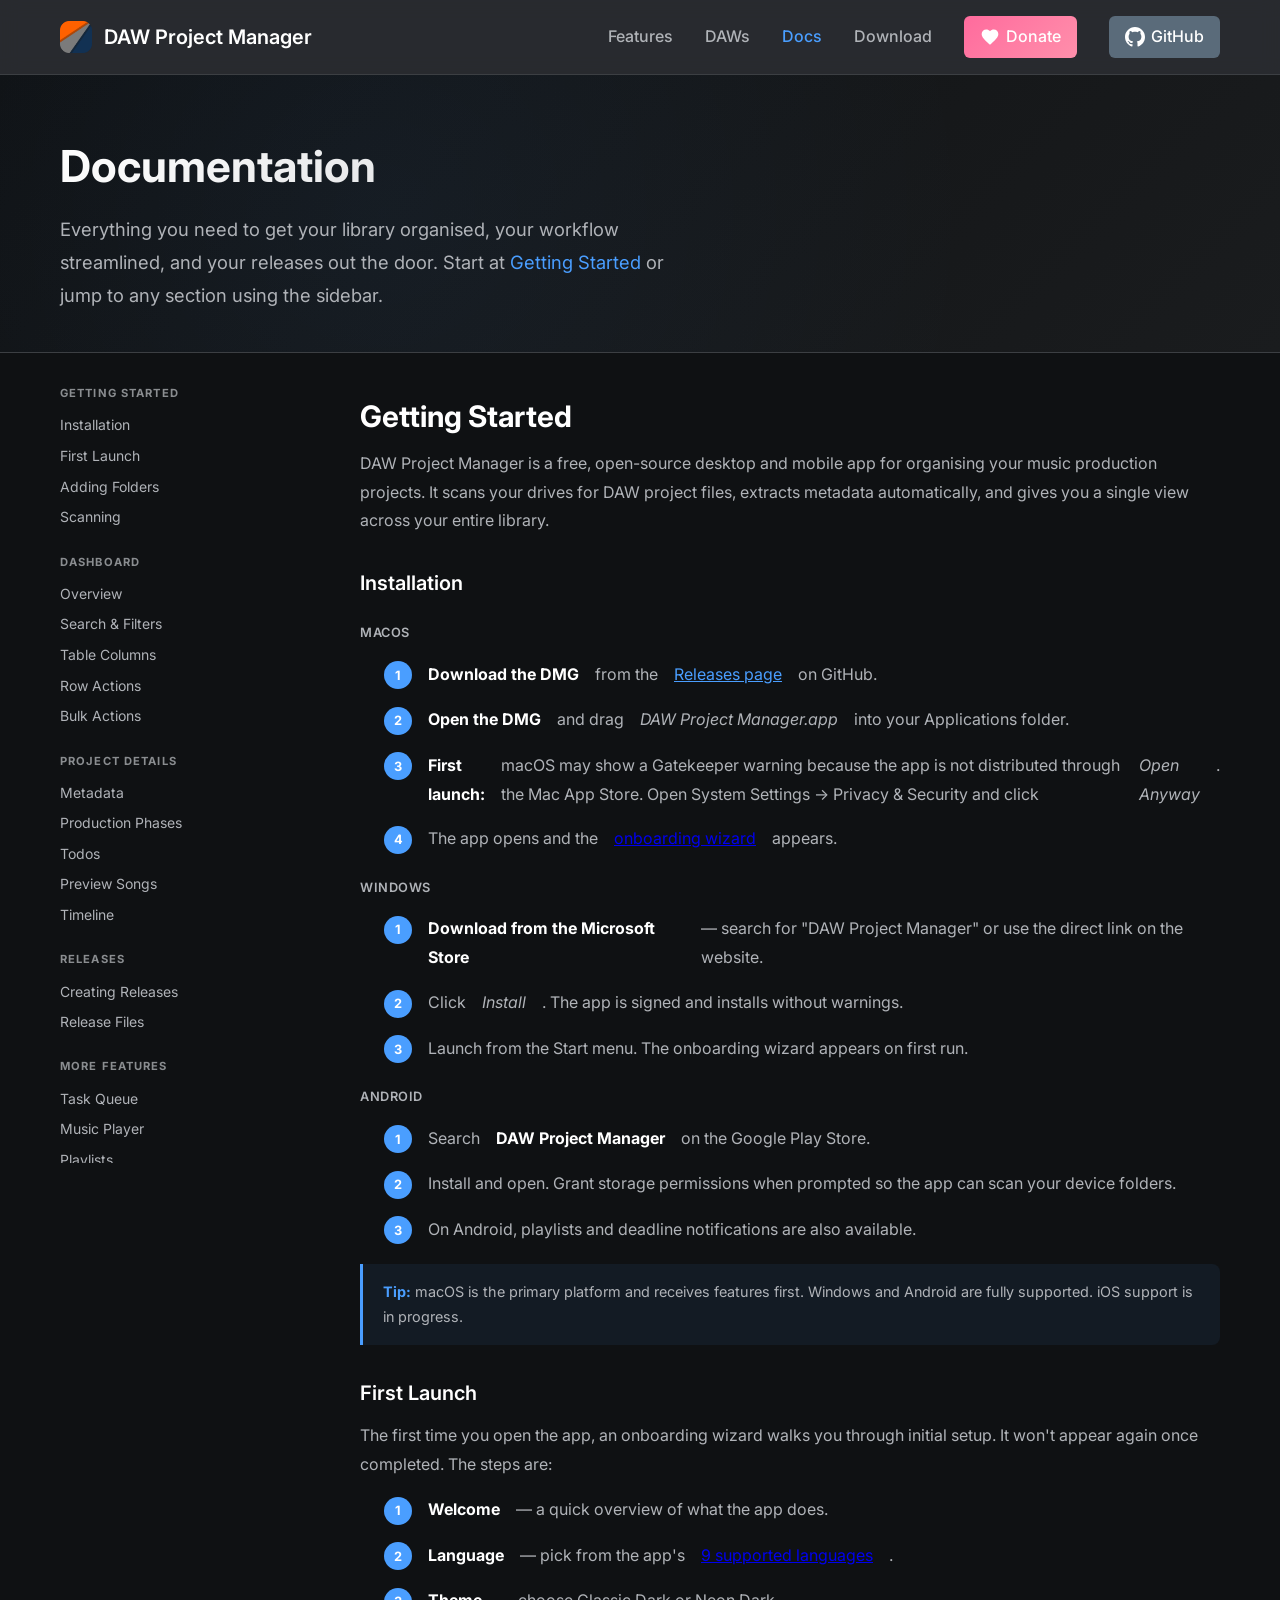
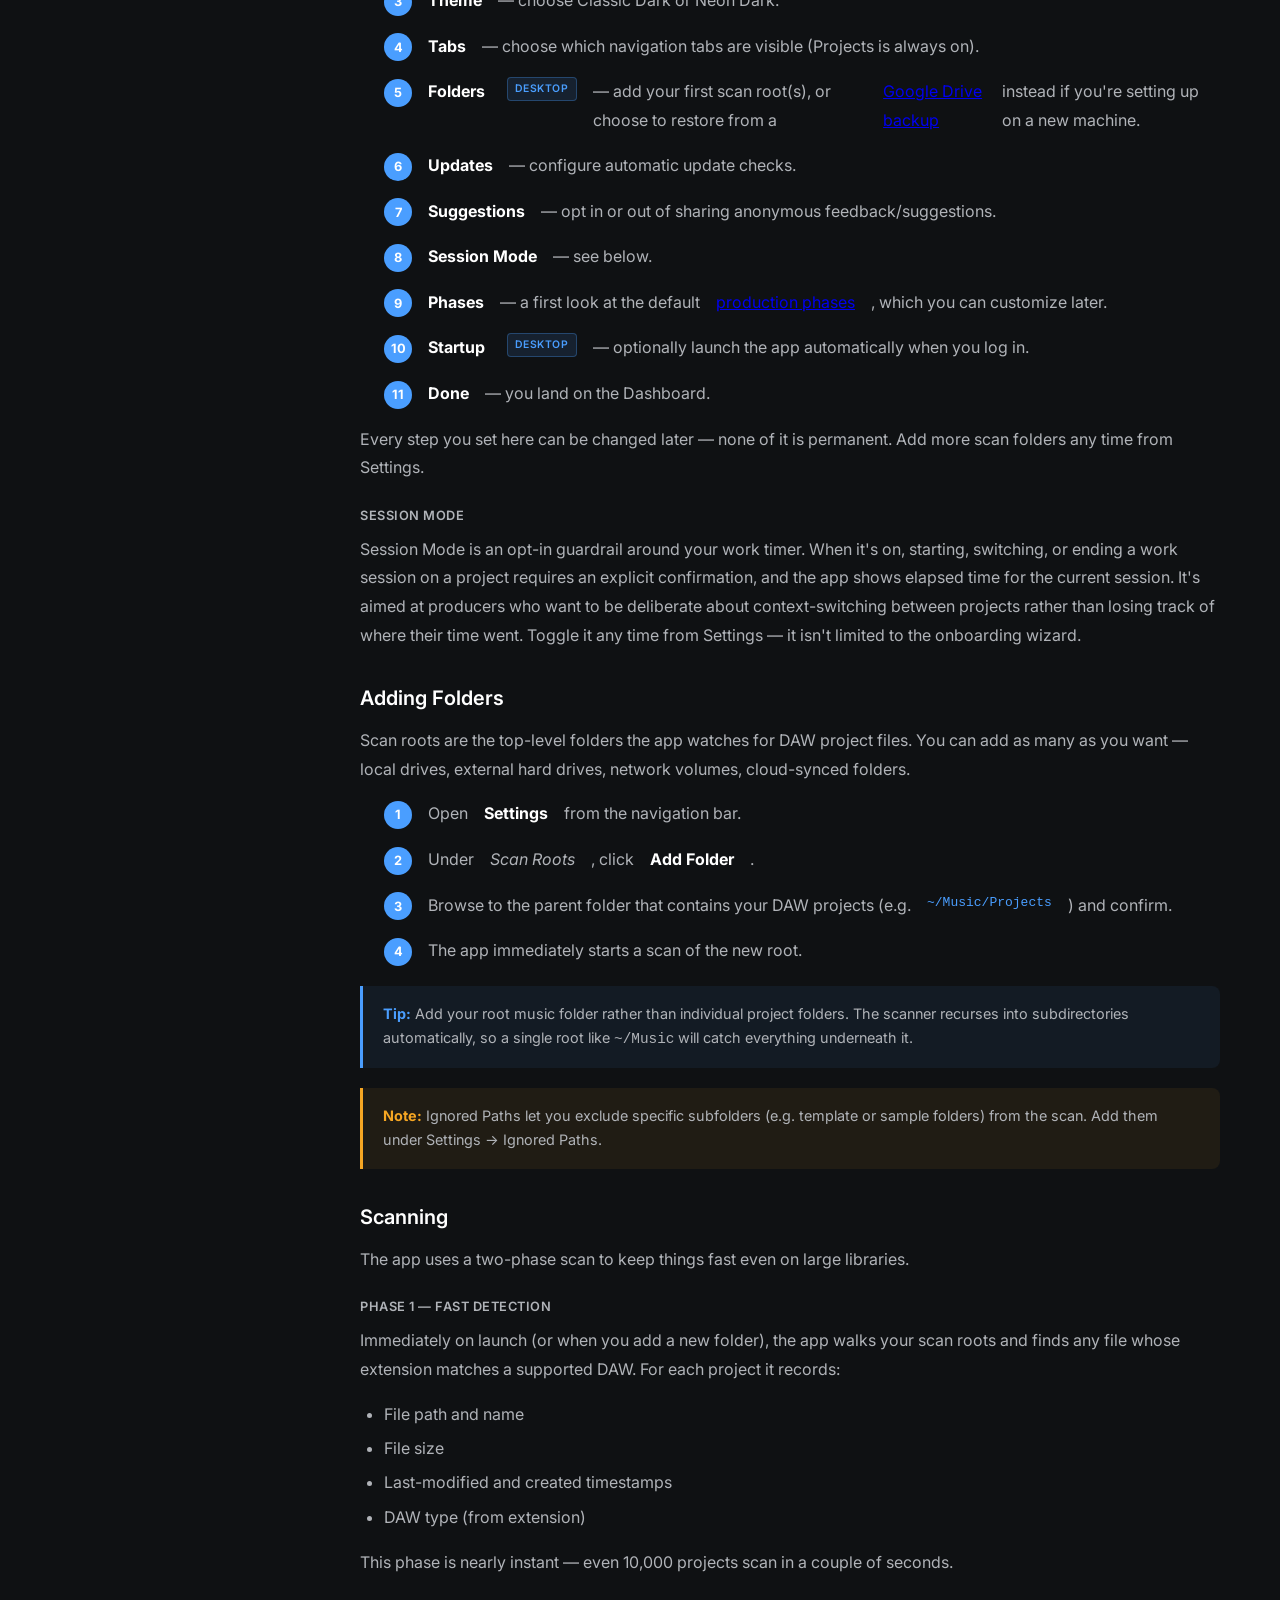
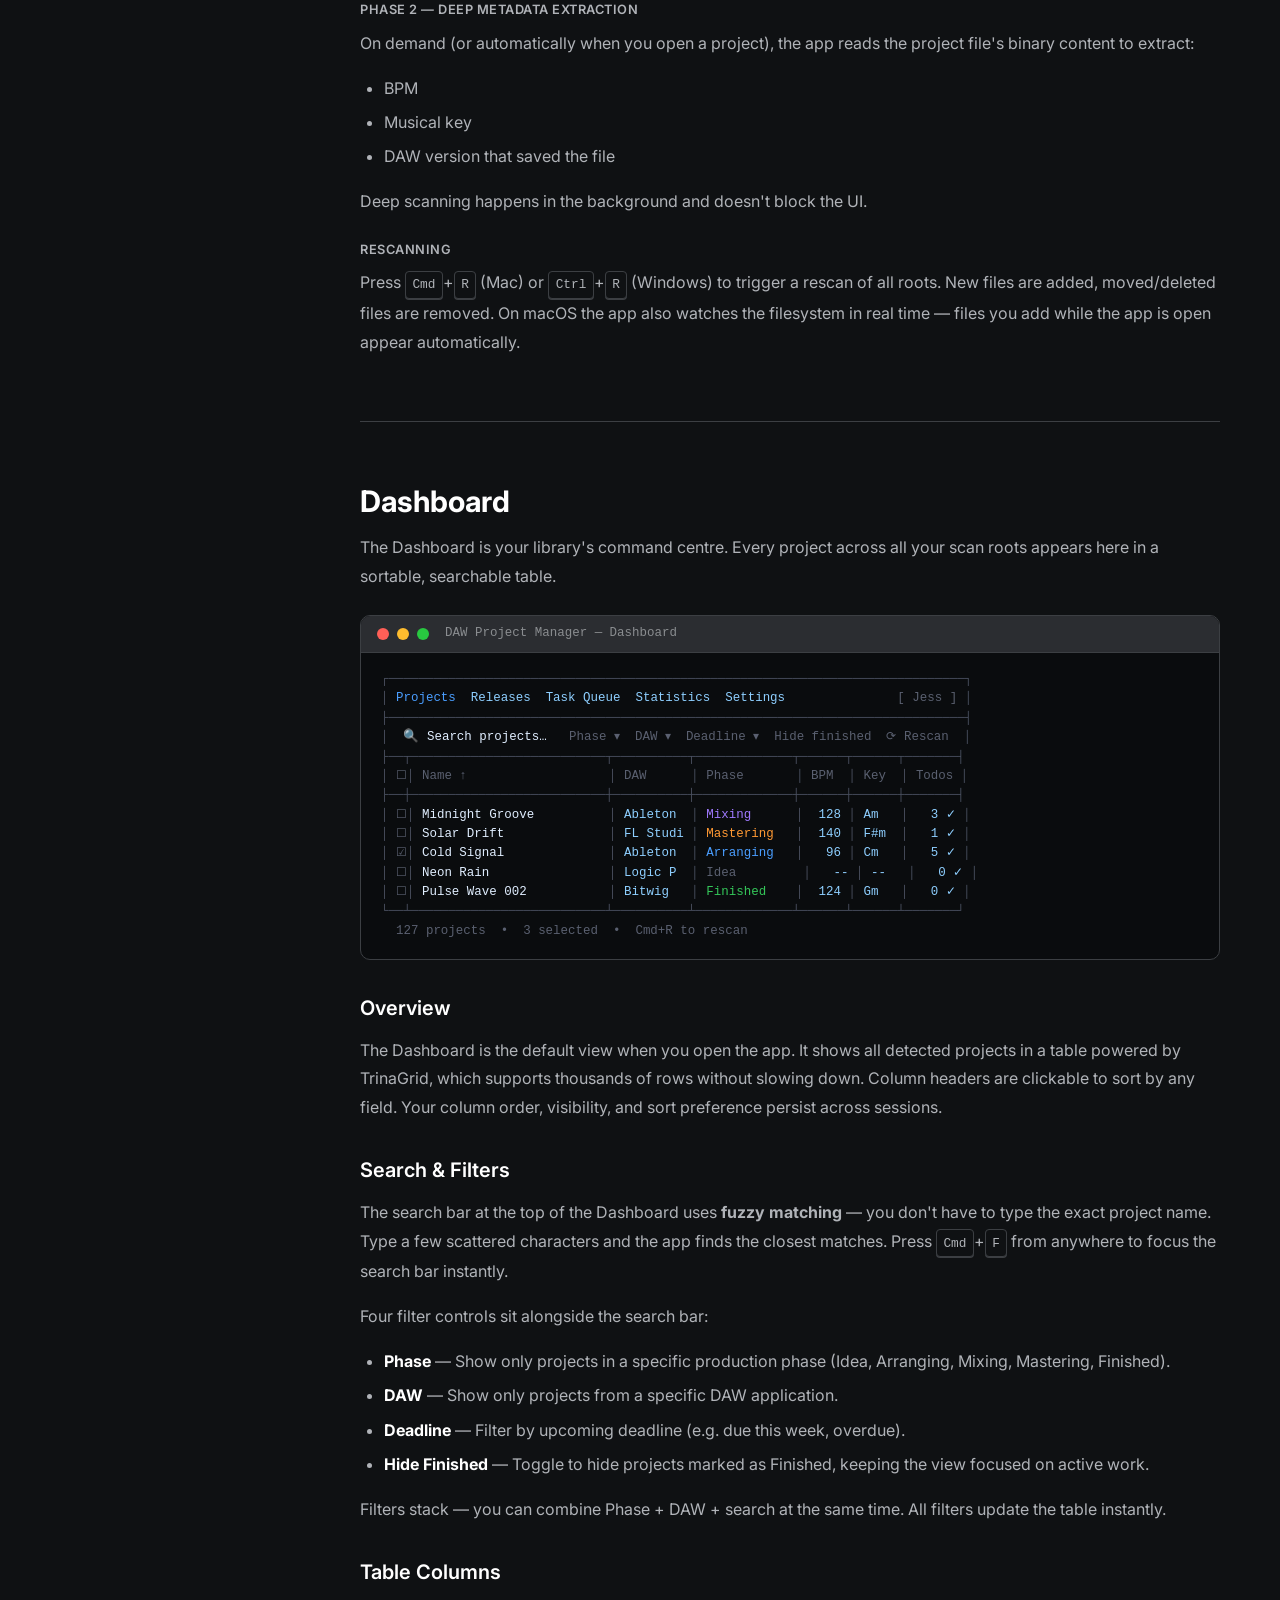
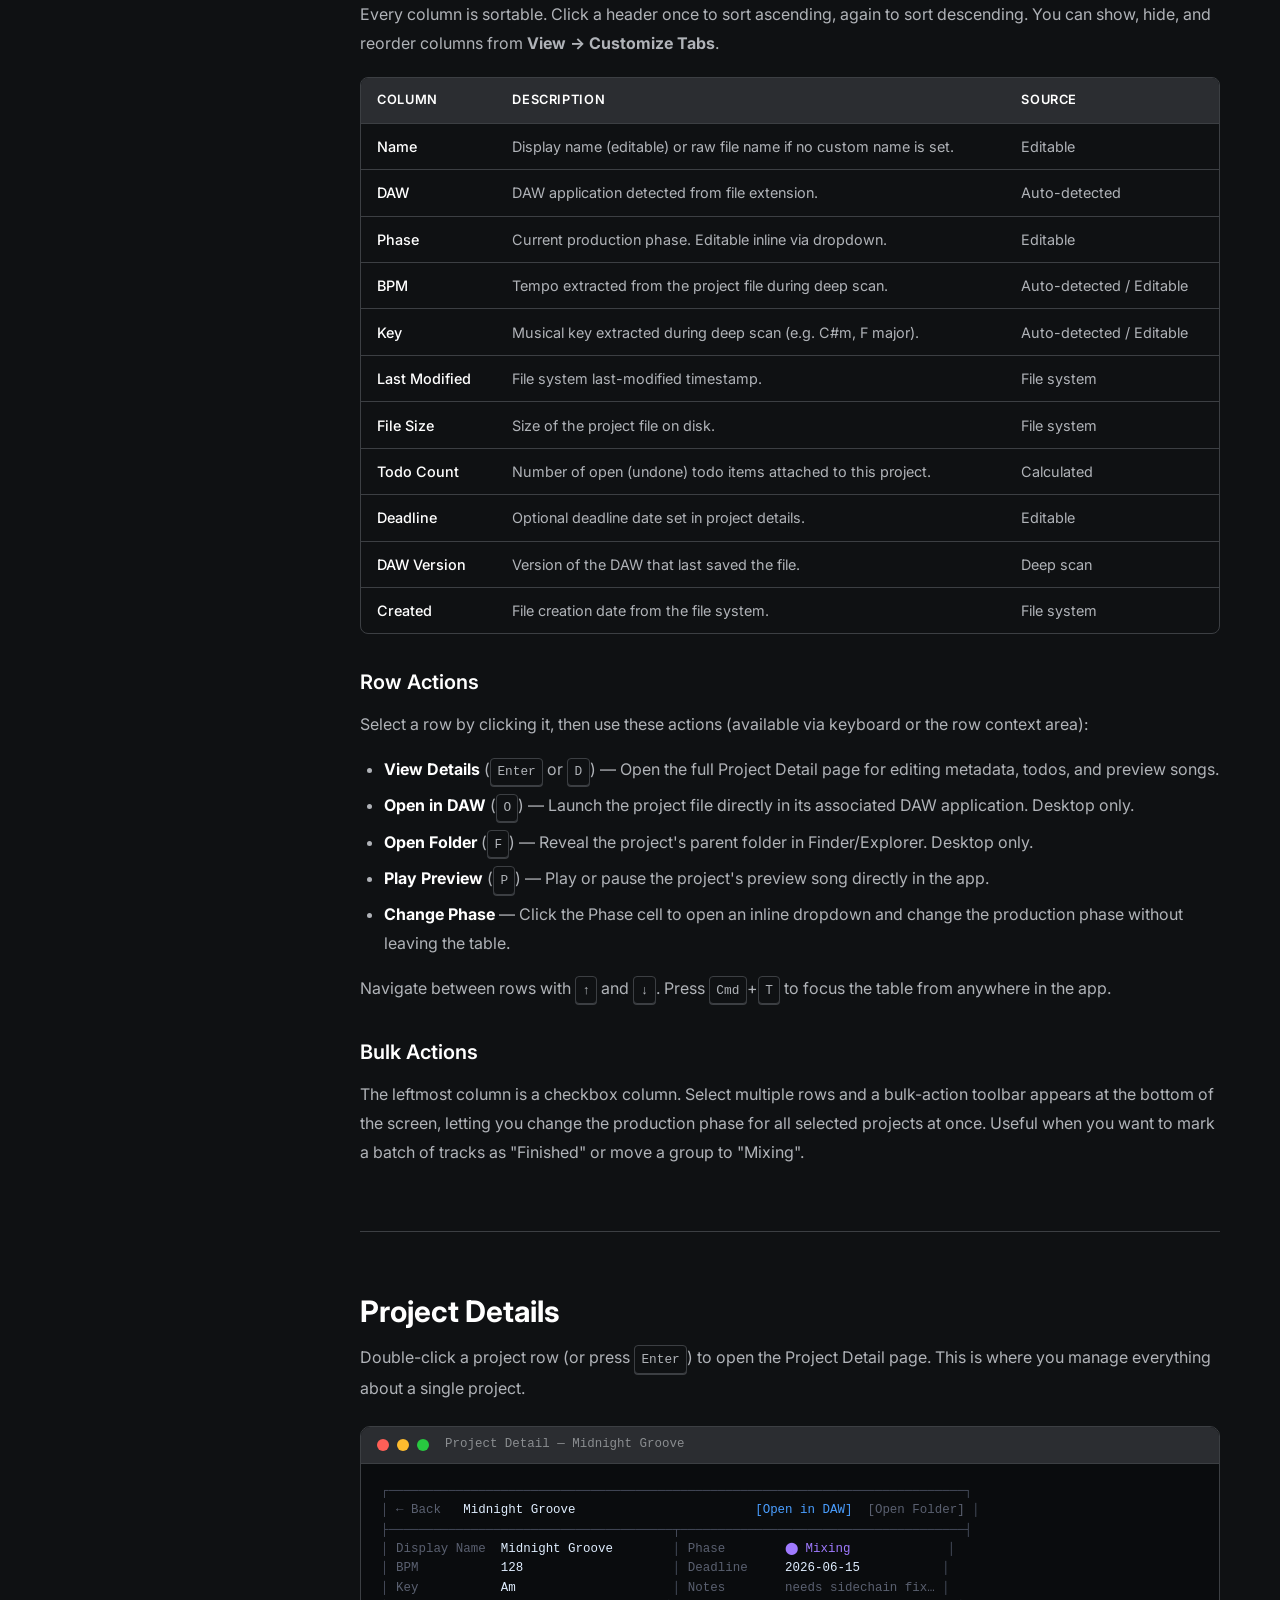
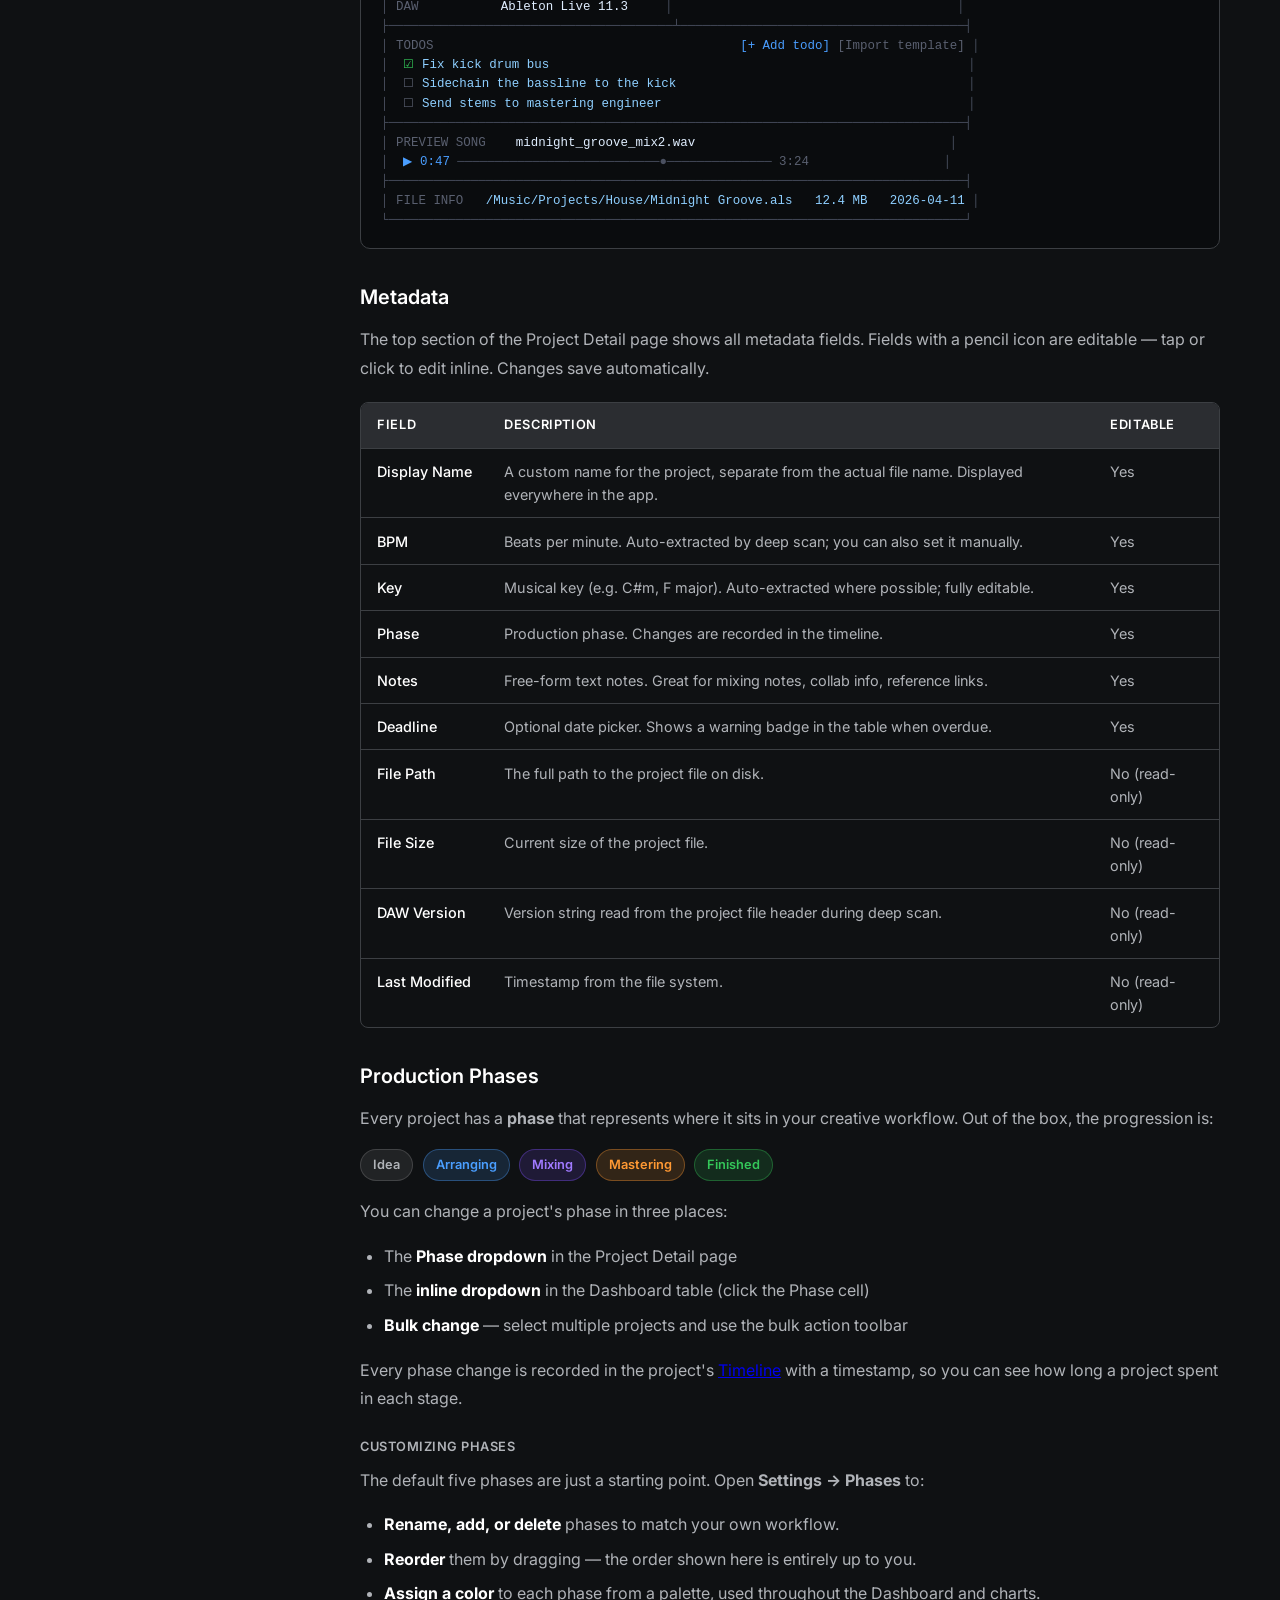
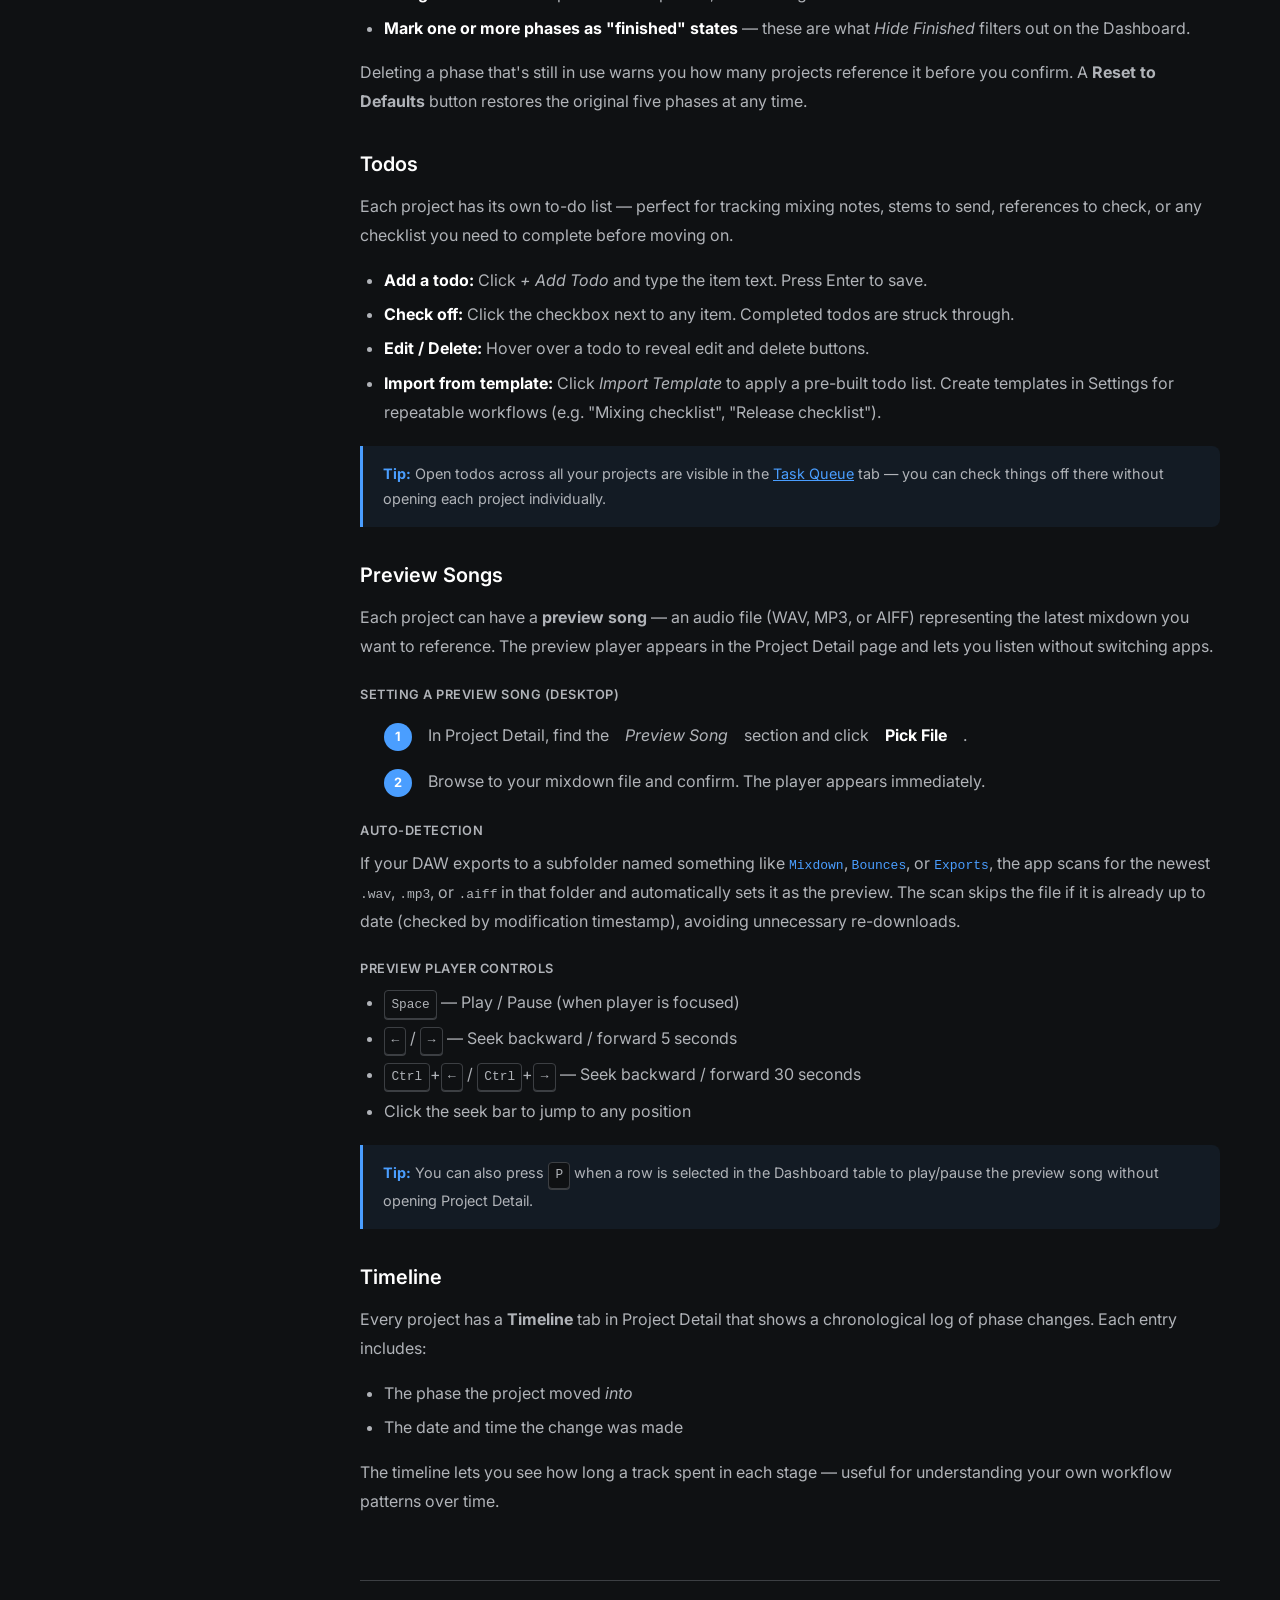
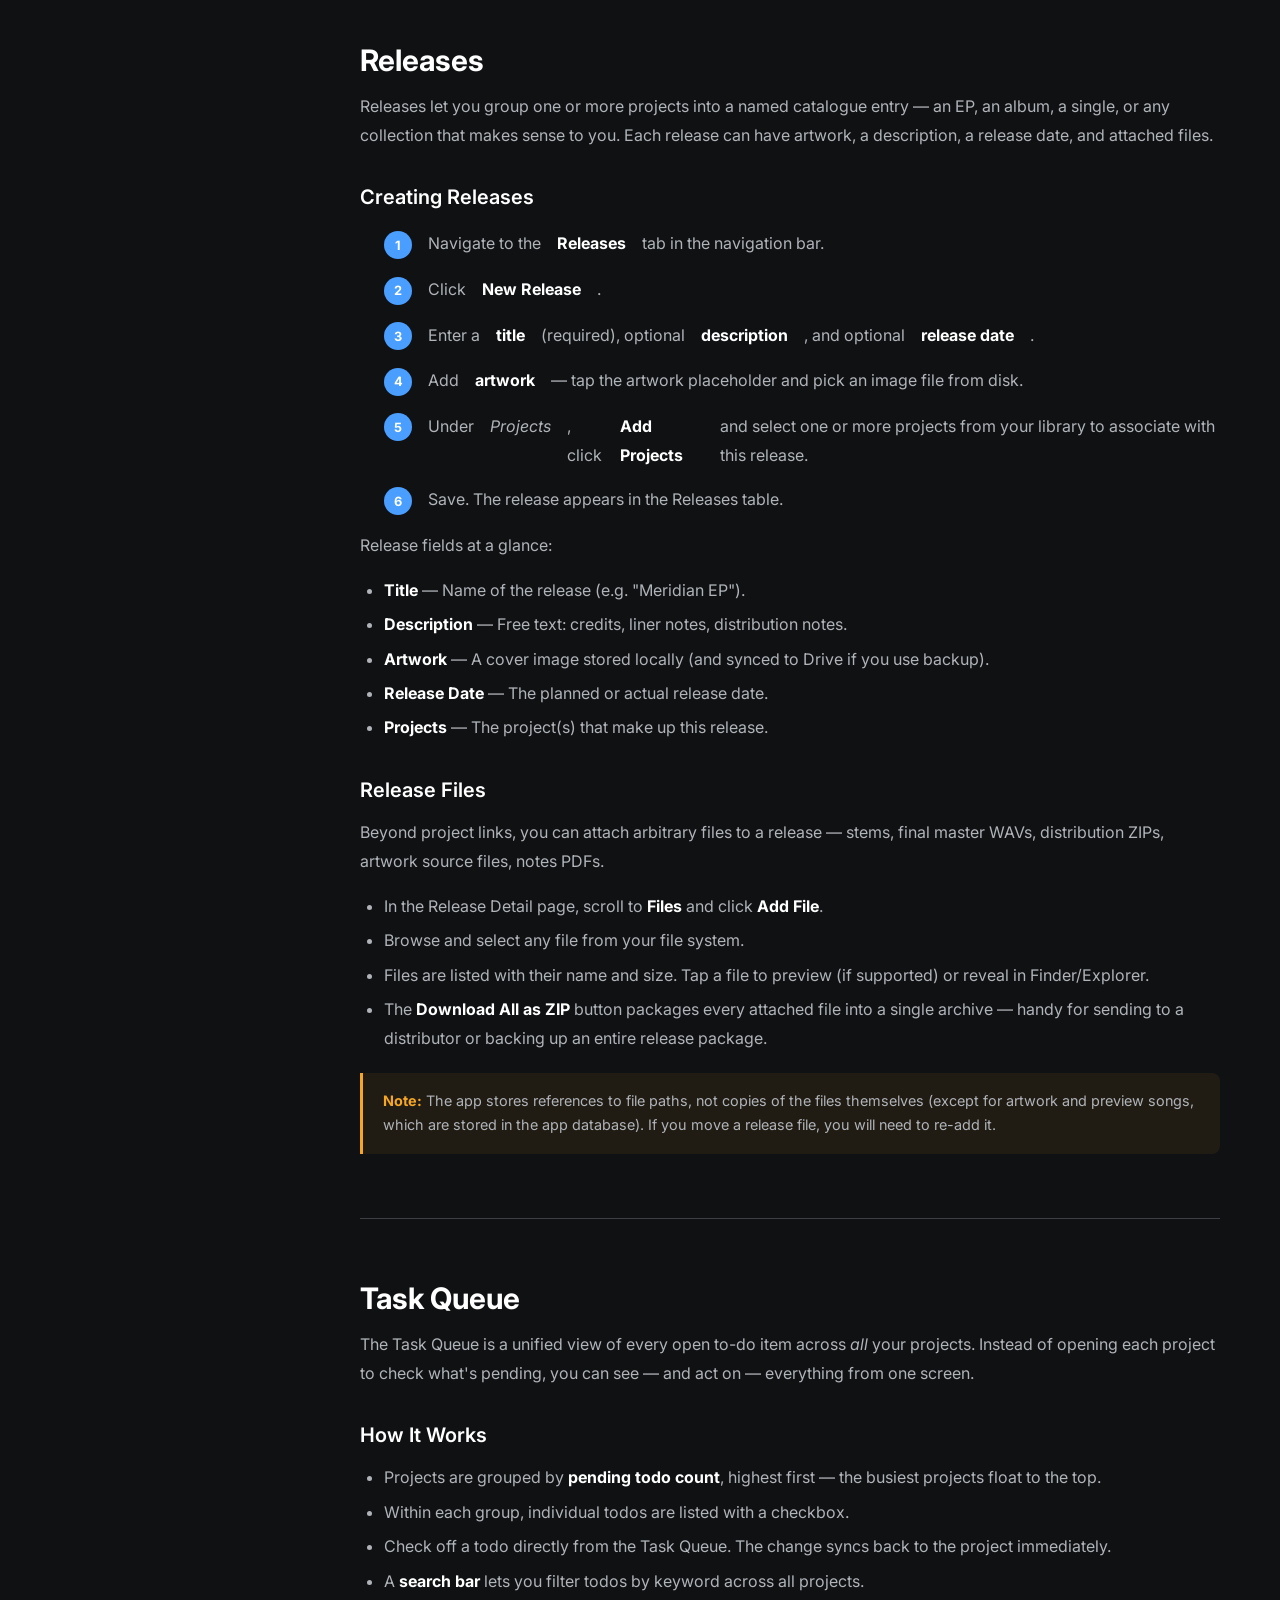
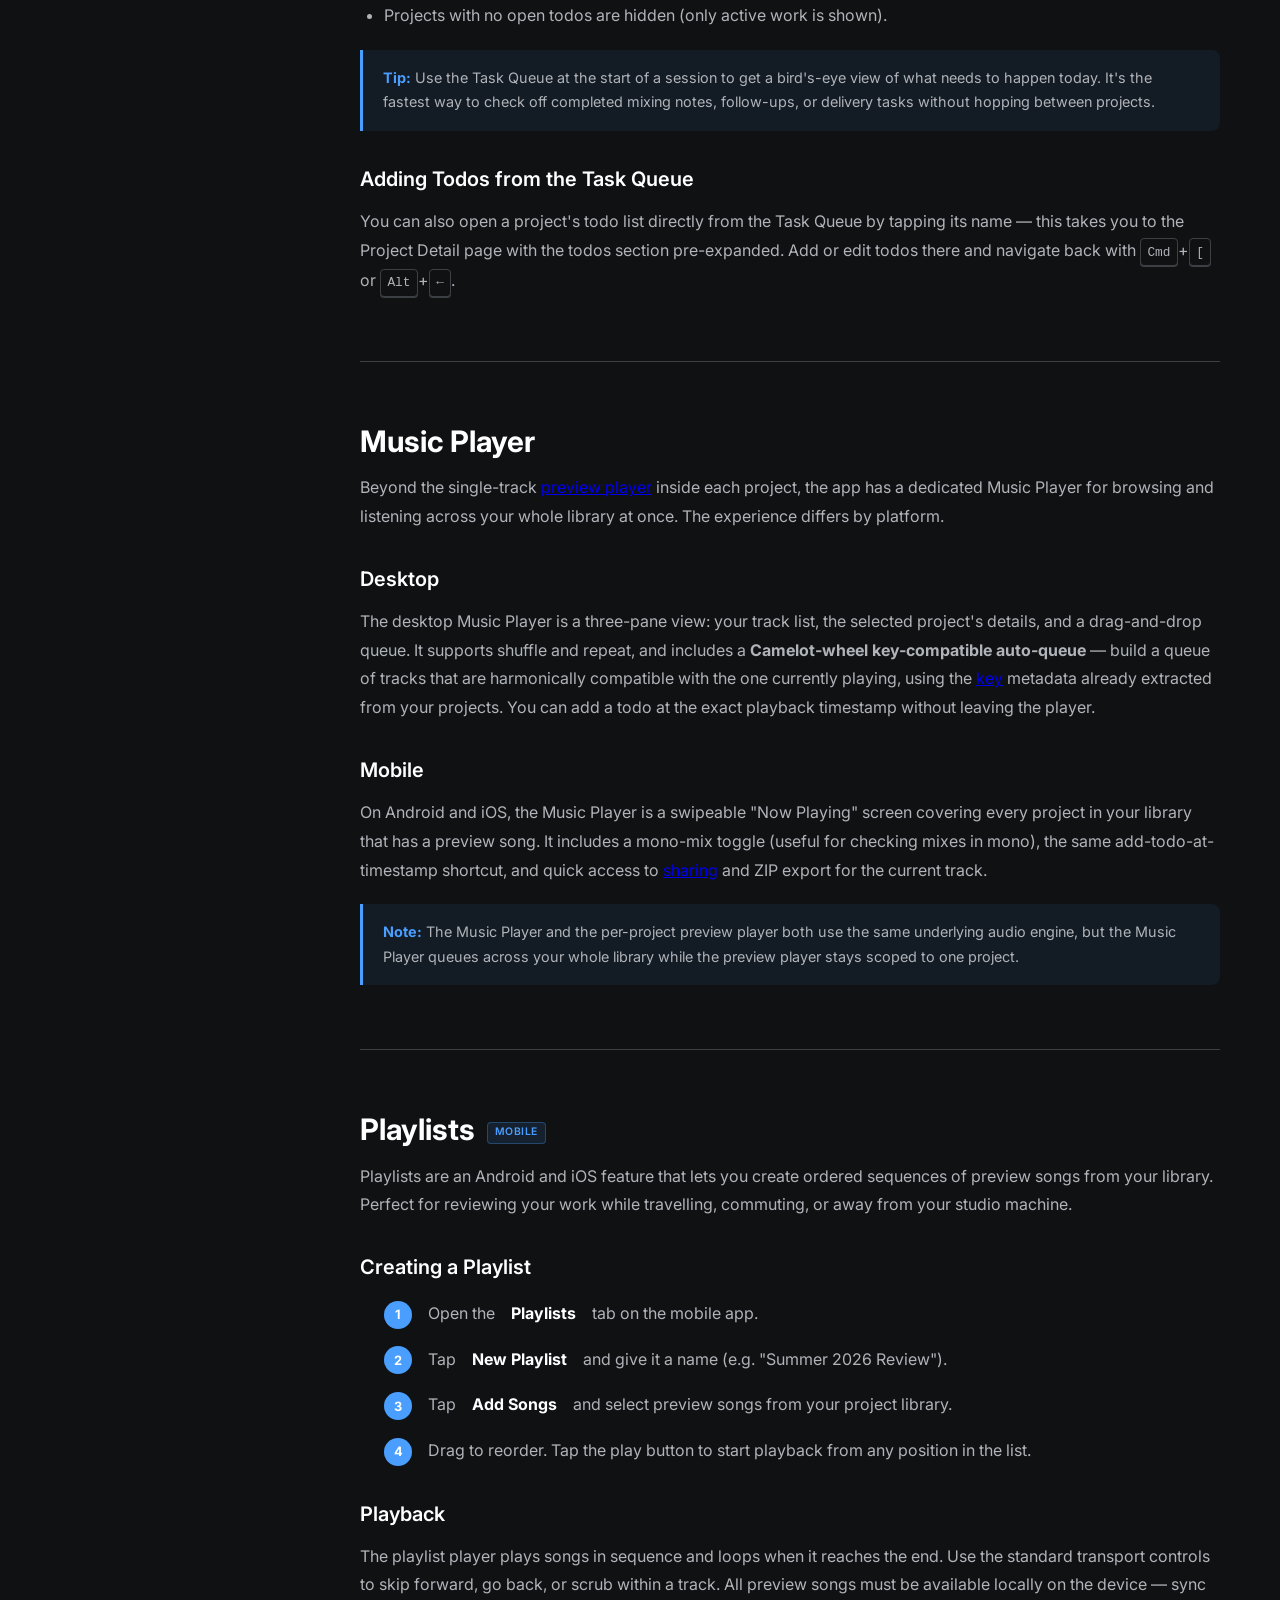
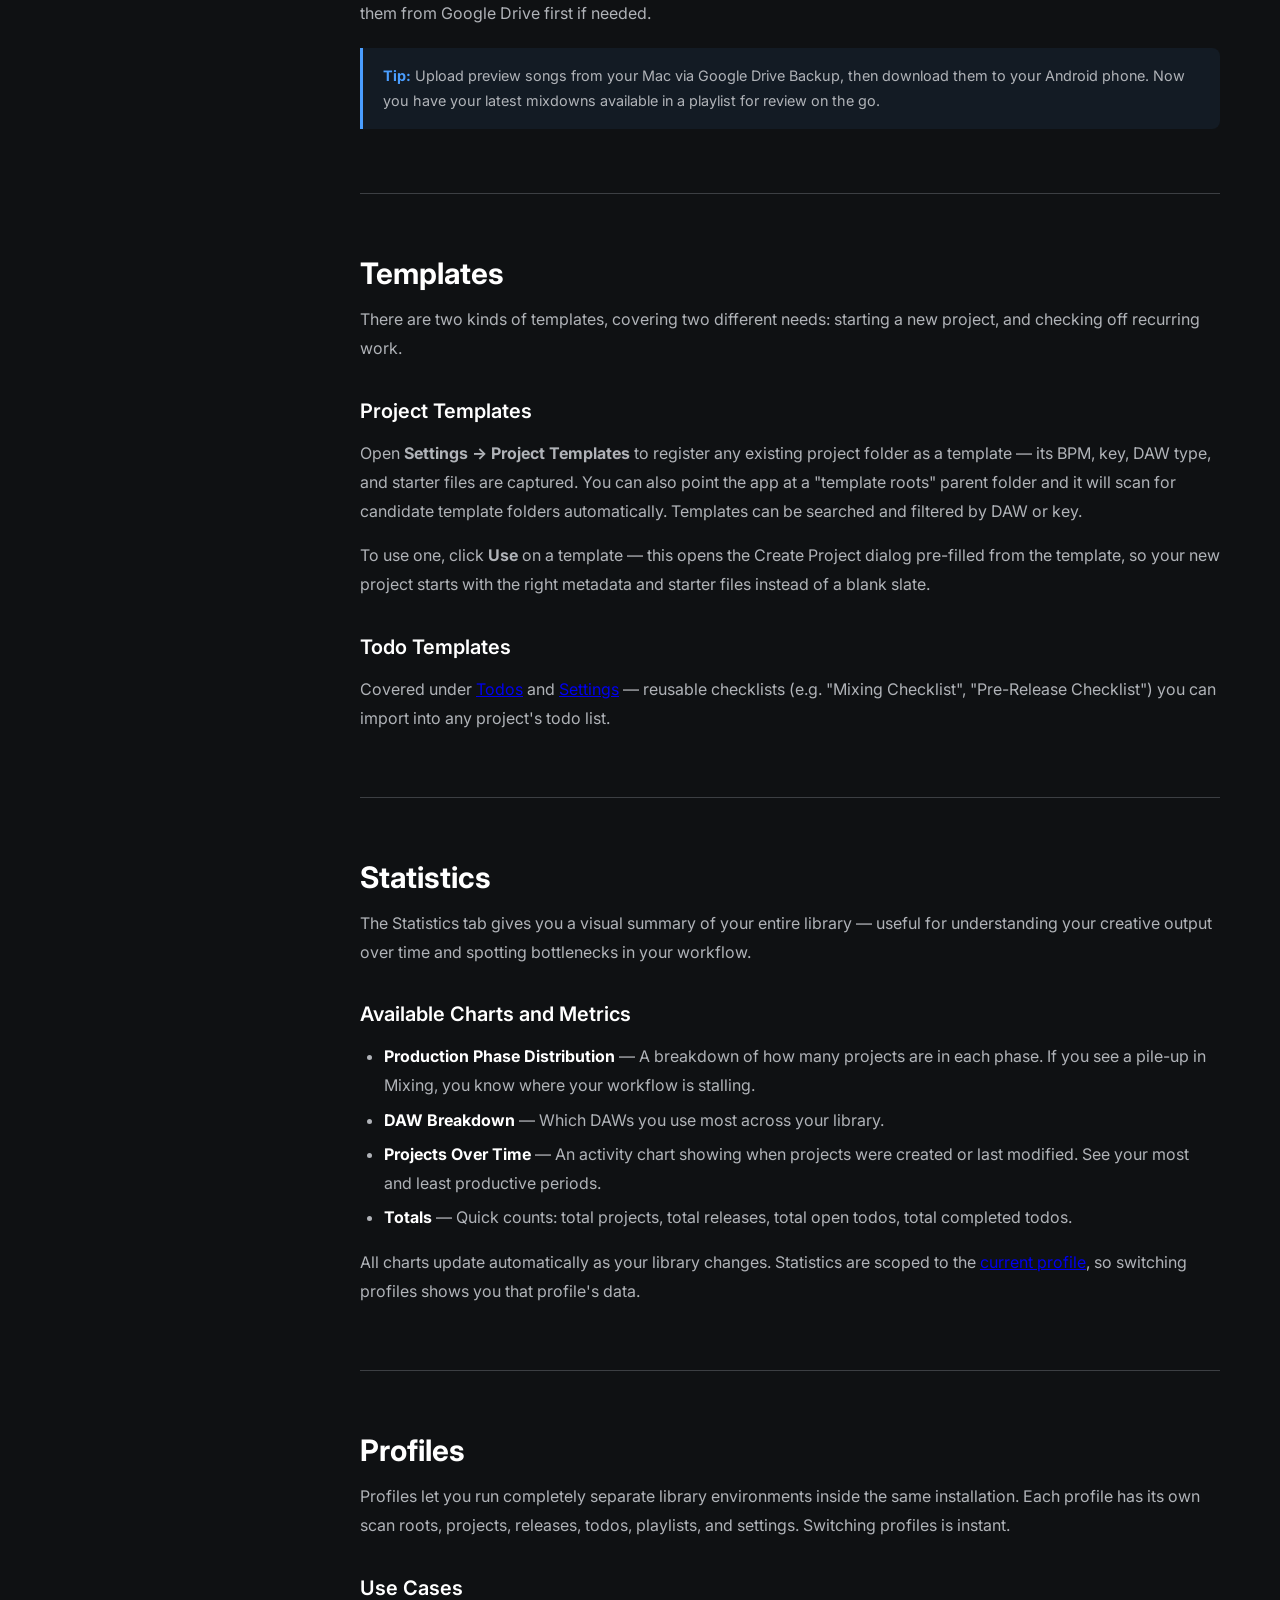
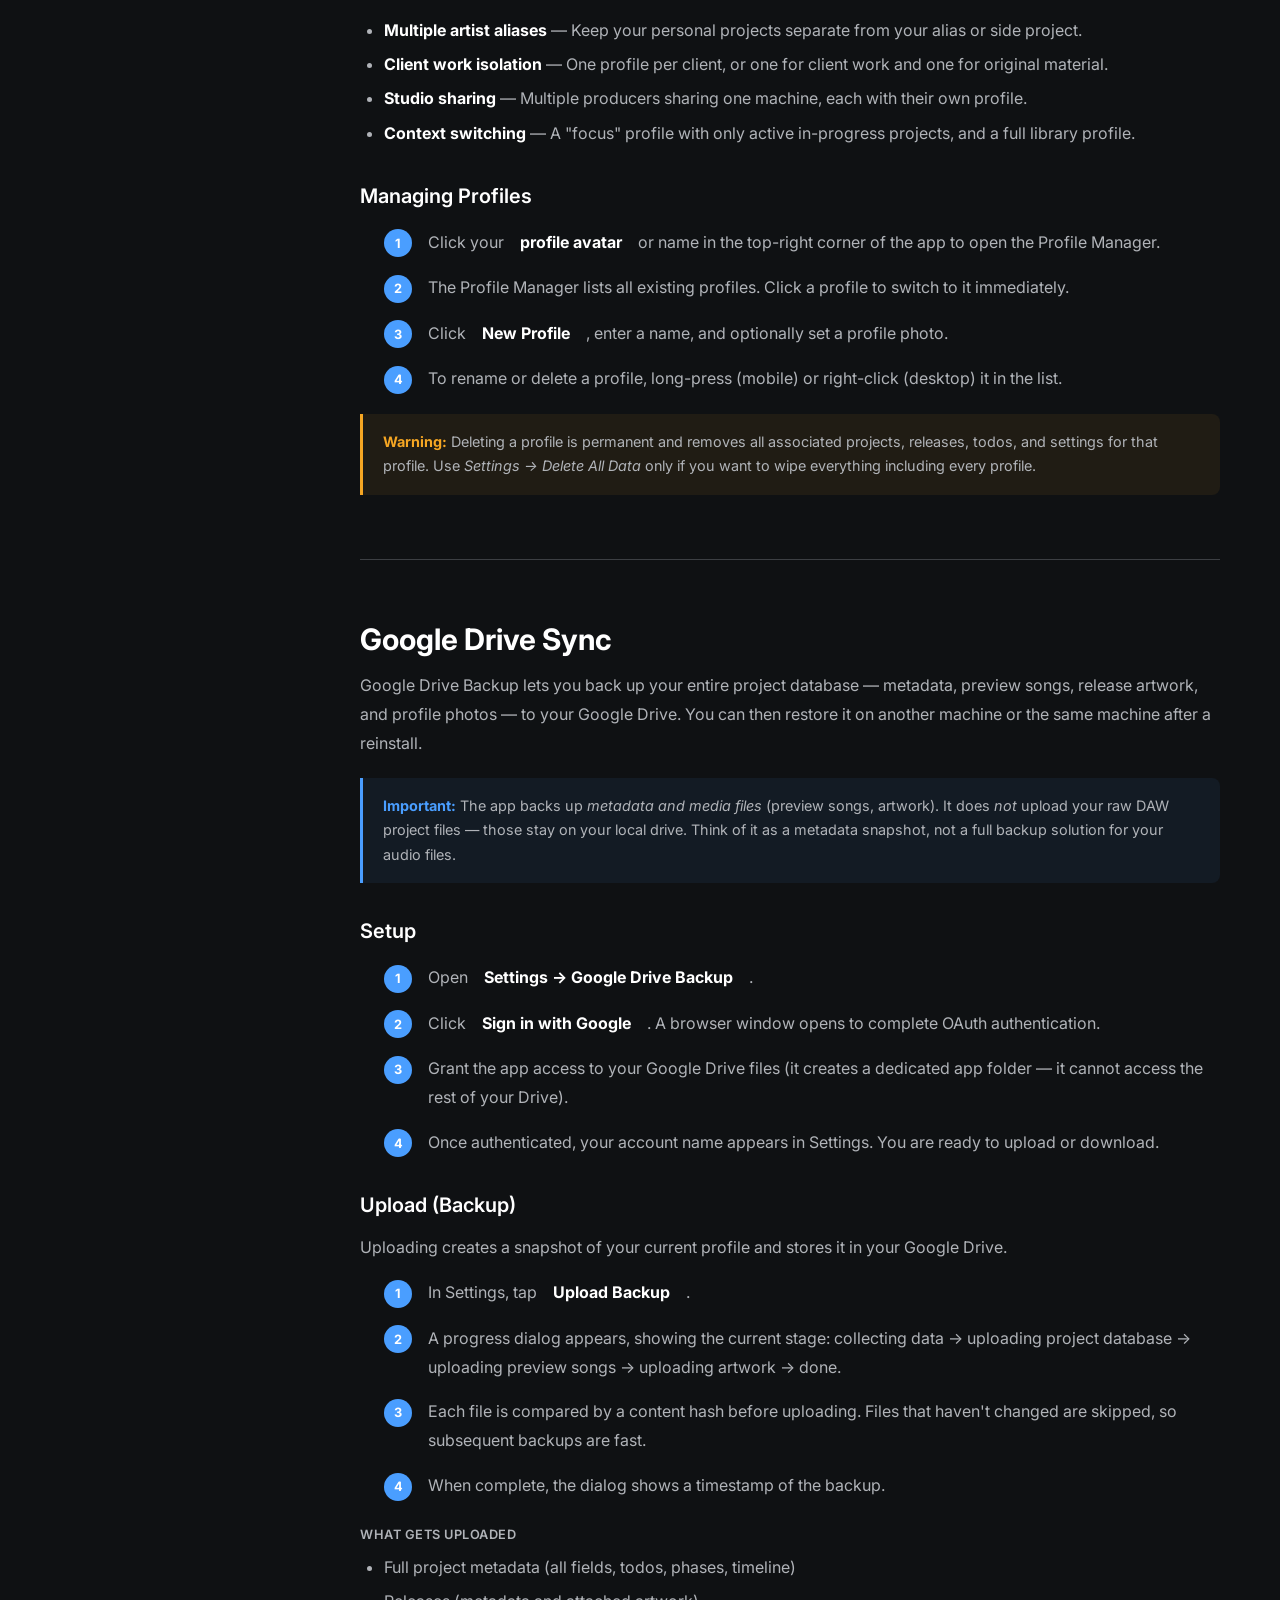
==== commit b18b98de: "Update docs site with current DAW list and shipped features - Fix Supported DAWs table (was missing " ====
--- a/docs.html
+++ b/docs.html
@@ -560,9 +560,13 @@
                 <p class="sidebar-section-title">More Features</p>
                 <ul class="sidebar-nav">
                     <li><a href="#task-queue">Task Queue</a></li>
+                    <li><a href="#music-player">Music Player</a></li>
                     <li><a href="#playlists">Playlists</a></li>
+                    <li><a href="#templates">Templates</a></li>
                     <li><a href="#statistics">Statistics</a></li>
                     <li><a href="#profiles">Profiles</a></li>
+                    <li><a href="#sharing">Sharing</a></li>
+                    <li><a href="#background-mode">Background &amp; Tray Mode</a></li>
                 </ul>
 
                 <p class="sidebar-section-title">Google Drive Sync</p>
@@ -599,14 +603,14 @@
                     <li><strong>Download the DMG</strong> from the <a href="https://github.com/bandpassrecords/daw-project-manager/releases" style="color:var(--accent);">Releases page</a> on GitHub.</li>
                     <li><strong>Open the DMG</strong> and drag <em>DAW Project Manager.app</em> into your Applications folder.</li>
                     <li><strong>First launch:</strong> macOS may show a Gatekeeper warning because the app is not distributed through the Mac App Store. Open System Settings → Privacy &amp; Security and click <em>Open Anyway</em>.</li>
-                    <li>The app opens and the <a href="#first-launch">First Launch dialog</a> appears.</li>
+                    <li>The app opens and the <a href="#first-launch">onboarding wizard</a> appears.</li>
                 </ol>
 
                 <h4>Windows</h4>
                 <ol class="steps">
                     <li><strong>Download from the Microsoft Store</strong> — search for "DAW Project Manager" or use the direct link on the website.</li>
                     <li>Click <em>Install</em>. The app is signed and installs without warnings.</li>
-                    <li>Launch from the Start menu. The First Launch dialog appears if no folders are configured.</li>
+                    <li>Launch from the Start menu. The onboarding wizard appears on first run.</li>
                 </ol>
 
                 <h4>Android</h4>
@@ -622,12 +626,24 @@
 
                 <!-- First Launch -->
                 <h3 id="first-launch">First Launch</h3>
-                <p>On desktop, if no scan roots are configured yet, a startup dialog appears the first time you open the app (and again whenever all roots are removed). It gives you two paths:</p>
-                <ul>
-                    <li><strong>Add Project Folder</strong> — Browse your file system and pick the folder(s) where your DAW projects live. Best starting point for new users.</li>
-                    <li><strong>Sync Google Drive Backup</strong> — Restore an existing database from Google Drive. Choose this if you previously backed up from another machine.</li>
-                </ul>
-                <p>A checkbox labelled <em>"Don't show this on startup"</em> lets you skip the dialog on future launches. You can always add folders later from Settings.</p>
+                <p>The first time you open the app, an onboarding wizard walks you through initial setup. It won't appear again once completed. The steps are:</p>
+                <ol class="steps">
+                    <li><strong>Welcome</strong> — a quick overview of what the app does.</li>
+                    <li><strong>Language</strong> — pick from the app's <a href="#settings">9 supported languages</a>.</li>
+                    <li><strong>Theme</strong> — choose Classic Dark or Neon Dark.</li>
+                    <li><strong>Tabs</strong> — choose which navigation tabs are visible (Projects is always on).</li>
+                    <li><strong>Folders</strong> <span class="badge-inline">Desktop</span> — add your first scan root(s), or choose to restore from a <a href="#google-drive-sync">Google Drive backup</a> instead if you're setting up on a new machine.</li>
+                    <li><strong>Updates</strong> — configure automatic update checks.</li>
+                    <li><strong>Suggestions</strong> — opt in or out of sharing anonymous feedback/suggestions.</li>
+                    <li><strong>Session Mode</strong> — see below.</li>
+                    <li><strong>Phases</strong> — a first look at the default <a href="#production-phases">production phases</a>, which you can customize later.</li>
+                    <li><strong>Startup</strong> <span class="badge-inline">Desktop</span> — optionally launch the app automatically when you log in.</li>
+                    <li><strong>Done</strong> — you land on the Dashboard.</li>
+                </ol>
+                <p>Every step you set here can be changed later — none of it is permanent. Add more scan folders any time from Settings.</p>
+
+                <h4>Session Mode</h4>
+                <p>Session Mode is an opt-in guardrail around your work timer. When it's on, starting, switching, or ending a work session on a project requires an explicit confirmation, and the app shows elapsed time for the current session. It's aimed at producers who want to be deliberate about context-switching between projects rather than losing track of where their time went. Toggle it any time from Settings — it isn't limited to the onboarding wizard.</p>
 
                 <!-- Adding Folders -->
                 <h3 id="adding-folders">Adding Folders</h3>
@@ -918,7 +934,7 @@
 
                 <!-- Production phases -->
                 <h3 id="production-phases">Production Phases</h3>
-                <p>Every project has a <strong>phase</strong> that represents where it sits in your creative workflow. The default progression is:</p>
+                <p>Every project has a <strong>phase</strong> that represents where it sits in your creative workflow. Out of the box, the progression is:</p>
 
                 <div class="phase-chips">
                     <span class="phase-chip chip-idea">Idea</span>
@@ -928,13 +944,23 @@
                     <span class="phase-chip chip-finished">Finished</span>
                 </div>
 
-                <p>You can change the phase in three places:</p>
+                <p>You can change a project's phase in three places:</p>
                 <ul>
                     <li>The <strong>Phase dropdown</strong> in the Project Detail page</li>
                     <li>The <strong>inline dropdown</strong> in the Dashboard table (click the Phase cell)</li>
                     <li><strong>Bulk change</strong> — select multiple projects and use the bulk action toolbar</li>
                 </ul>
                 <p>Every phase change is recorded in the project's <a href="#project-timeline">Timeline</a> with a timestamp, so you can see how long a project spent in each stage.</p>
+
+                <h4>Customizing Phases</h4>
+                <p>The default five phases are just a starting point. Open <strong>Settings → Phases</strong> to:</p>
+                <ul>
+                    <li><strong>Rename, add, or delete</strong> phases to match your own workflow.</li>
+                    <li><strong>Reorder</strong> them by dragging — the order shown here is entirely up to you.</li>
+                    <li><strong>Assign a color</strong> to each phase from a palette, used throughout the Dashboard and charts.</li>
+                    <li><strong>Mark one or more phases as "finished" states</strong> — these are what <em>Hide Finished</em> filters out on the Dashboard.</li>
+                </ul>
+                <p>Deleting a phase that's still in use warns you how many projects reference it before you confirm. A <strong>Reset to Defaults</strong> button restores the original five phases at any time.</p>
 
                 <!-- Todos -->
                 <h3 id="todos">Todos</h3>
@@ -1052,6 +1078,24 @@
             </div>
 
             <!-- ================================================================
+                 MUSIC PLAYER
+            ================================================================ -->
+            <div class="docs-section" id="music-player">
+                <h2>Music Player</h2>
+                <p>Beyond the single-track <a href="#preview-songs">preview player</a> inside each project, the app has a dedicated Music Player for browsing and listening across your whole library at once. The experience differs by platform.</p>
+
+                <h3>Desktop</h3>
+                <p>The desktop Music Player is a three-pane view: your track list, the selected project's details, and a drag-and-drop queue. It supports shuffle and repeat, and includes a <strong>Camelot-wheel key-compatible auto-queue</strong> — build a queue of tracks that are harmonically compatible with the one currently playing, using the <a href="#project-metadata">key</a> metadata already extracted from your projects. You can add a todo at the exact playback timestamp without leaving the player.</p>
+
+                <h3>Mobile</h3>
+                <p>On Android and iOS, the Music Player is a swipeable "Now Playing" screen covering every project in your library that has a preview song. It includes a mono-mix toggle (useful for checking mixes in mono), the same add-todo-at-timestamp shortcut, and quick access to <a href="#sharing">sharing</a> and ZIP export for the current track.</p>
+
+                <div class="callout callout-info">
+                    <strong>Note:</strong> The Music Player and the per-project preview player both use the same underlying audio engine, but the Music Player queues across your whole library while the preview player stays scoped to one project.
+                </div>
+            </div>
+
+            <!-- ================================================================
                  PLAYLISTS
             ================================================================ -->
             <div class="docs-section" id="playlists">
@@ -1072,6 +1116,21 @@
                 <div class="callout callout-info">
                     <strong>Tip:</strong> Upload preview songs from your Mac via Google Drive Backup, then download them to your Android phone. Now you have your latest mixdowns available in a playlist for review on the go.
                 </div>
+            </div>
+
+            <!-- ================================================================
+                 TEMPLATES
+            ================================================================ -->
+            <div class="docs-section" id="templates">
+                <h2>Templates</h2>
+                <p>There are two kinds of templates, covering two different needs: starting a new project, and checking off recurring work.</p>
+
+                <h3>Project Templates</h3>
+                <p>Open <strong>Settings → Project Templates</strong> to register any existing project folder as a template — its BPM, key, DAW type, and starter files are captured. You can also point the app at a "template roots" parent folder and it will scan for candidate template folders automatically. Templates can be searched and filtered by DAW or key.</p>
+                <p>To use one, click <strong>Use</strong> on a template — this opens the Create Project dialog pre-filled from the template, so your new project starts with the right metadata and starter files instead of a blank slate.</p>
+
+                <h3>Todo Templates</h3>
+                <p>Covered under <a href="#todos">Todos</a> and <a href="#settings">Settings</a> — reusable checklists (e.g. "Mixing Checklist", "Pre-Release Checklist") you can import into any project's todo list.</p>
             </div>
 
             <!-- ================================================================
@@ -1158,6 +1217,9 @@
                     <li>Profile photos</li>
                 </ul>
 
+                <h4>Auto-Backup</h4>
+                <p>Instead of uploading manually, set an interval from the same settings page: <strong>every 30 minutes</strong>, <strong>hourly</strong>, <strong>every 6 hours</strong>, or <strong>daily</strong>. The page shows when the next backup is due. Auto-backup keeps running even when the app is <a href="#background-mode">minimized to the tray</a>, so it doesn't require the main window to stay open.</p>
+
                 <!-- Drive download -->
                 <h3 id="drive-download">Download (Restore)</h3>
                 <p>Downloading replaces the current profile's database with the contents of the Drive backup.</p>
@@ -1174,6 +1236,44 @@
             </div>
 
             <!-- ================================================================
+                 SHARING
+            ================================================================ -->
+            <div class="docs-section" id="sharing">
+                <h2>Sharing</h2>
+                <p>Share a preview song straight to the OS share sheet — Messages, WhatsApp, Slack, email, whatever's installed — from the <a href="#preview-songs">Project Detail page</a> or the <a href="#music-player">Music Player</a>.</p>
+                <p>Some apps reject raw <code style="font-family:monospace;">.wav</code>, <code style="font-family:monospace;">.aiff</code>, or <code style="font-family:monospace;">.flac</code> attachments. When you share one of these formats, the app automatically transcodes it first:</p>
+                <ul>
+                    <li><strong>macOS</strong> — converts to AAC (<code style="font-family:monospace;">.m4a</code>) using the built-in <code style="font-family:monospace;">afconvert</code> tool.</li>
+                    <li><strong>Windows</strong> — converts to MP3 using a bundled copy of ffmpeg, so nothing extra needs to be installed.</li>
+                </ul>
+                <p>A progress dialog shows while conversion runs. If conversion fails for any reason, the app falls back to sharing the original file. There's also a separate <strong>Share as ZIP</strong> action that packages the original file without any conversion.</p>
+            </div>
+
+            <!-- ================================================================
+                 BACKGROUND & TRAY MODE
+            ================================================================ -->
+            <div class="docs-section" id="background-mode">
+                <h2>Background &amp; Tray Mode <span class="badge-inline">Desktop</span></h2>
+                <p>On Windows and macOS, closing the app window doesn't have to quit it. With <strong>close to tray</strong> enabled, closing the window hides it instead — the app keeps running in the background, so scheduled <a href="#drive-upload">auto-backups</a> and active work sessions keep going.</p>
+                <ul>
+                    <li>On <strong>Windows</strong>, a system tray icon appears.</li>
+                    <li>On <strong>macOS</strong>, a menu-bar icon appears.</li>
+                </ul>
+                <p>Right-click (or click, on macOS) the icon to open a menu with:</p>
+                <ul>
+                    <li>The time of your last Google Drive backup</li>
+                    <li><strong>Backup Now</strong> — trigger an upload immediately</li>
+                    <li>Pause / resume the active work session</li>
+                    <li><strong>Show Window</strong> — bring the app back to the foreground</li>
+                    <li><strong>Quit</strong> — actually exit the app</li>
+                </ul>
+                <p>The first time the window is hidden, a one-time notification explains that the app is still running in the background so it doesn't come as a surprise.</p>
+                <div class="callout callout-info">
+                    <strong>Tip:</strong> If close-to-tray is turned off, closing the window shows a normal quit-confirmation dialog instead. You can toggle this behavior from Settings.
+                </div>
+            </div>
+
+            <!-- ================================================================
                  SETTINGS
             ================================================================ -->
             <div class="docs-section" id="settings">
@@ -1207,8 +1307,17 @@
                 <h3>TODO Templates</h3>
                 <p>Create reusable to-do lists that can be imported into any project. Example templates: "Mixing Checklist", "Pre-Release Checklist", "Collab Workflow". Each template is a list of text items. Apply a template in Project Detail by clicking <em>Import Template</em>.</p>
 
+                <h3>Project Templates</h3>
+                <p>Register existing projects as reusable starting points for new ones. See <a href="#templates">Templates</a> for details.</p>
+
+                <h3>Phases</h3>
+                <p>Rename, add, remove, reorder, and color your production phases. See <a href="#production-phases">Production Phases</a> for details.</p>
+
                 <h3>Notification Preferences (Android)</h3>
                 <p>On Android, the app can send local notifications for approaching deadlines. Configure how many days in advance you want to be reminded. Requires notification permission to be granted.</p>
+
+                <h3>Work Session Reminders</h3>
+                <p>On all platforms, while a work session is active the app can send a periodic reminder so you don't lose track of time. Choose an interval — 15, 30, 45, 60, 90, or 120 minutes, or a custom value.</p>
 
                 <h3>Clear Library</h3>
                 <p>Removes all projects from the current profile's database. Scan roots and settings are preserved. Running a rescan after clearing will re-populate projects from disk.</p>
@@ -1360,7 +1469,7 @@
                         <tbody>
                             <tr>
                                 <td>Ableton Live</td>
-                                <td><code class="daw-ext">.als</code></td>
+                                <td><code class="daw-ext">.als</code>, <code class="daw-ext">.alp</code></td>
                                 <td>BPM and version extracted during deep scan.</td>
                             </tr>
                             <tr>
@@ -1369,6 +1478,11 @@
                                 <td>BPM and tempo extracted during deep scan.</td>
                             </tr>
                             <tr>
+                                <td>Cakewalk / Sonar</td>
+                                <td><code class="daw-ext">.cwp</code>, <code class="daw-ext">.wrk</code>, <code class="daw-ext">.bun</code></td>
+                                <td>Project, legacy, and bundle formats all detected.</td>
+                            </tr>
+                            <tr>
                                 <td>Cubase</td>
                                 <td><code class="daw-ext">.cpr</code></td>
                                 <td>BPM and version extracted during deep scan.</td>
@@ -1384,8 +1498,13 @@
                                 <td>Directory bundle (macOS only). BPM and key extracted.</td>
                             </tr>
                             <tr>
+                                <td>MAGDA</td>
+                                <td><code class="daw-ext">.mgd</code></td>
+                                <td>Project file detected; metadata availability varies by version.</td>
+                            </tr>
+                            <tr>
                                 <td>Maschine</td>
-                                <td><code class="daw-ext">.maschine</code></td>
+                                <td><code class="daw-ext">.maschine</code>, <code class="daw-ext">.maschine2</code></td>
                                 <td>Project file detected; metadata availability varies by version.</td>
                             </tr>
                             <tr>
@@ -1395,8 +1514,8 @@
                             </tr>
                             <tr>
                                 <td>Pro Tools</td>
-                                <td><code class="daw-ext">.ptx</code></td>
-                                <td>Project file detected; BPM extraction supported.</td>
+                                <td><code class="daw-ext">.ptx</code>, <code class="daw-ext">.pts</code></td>
+                                <td>Project and session files detected; BPM extraction supported.</td>
                             </tr>
                             <tr>
                                 <td>Reaper</td>
@@ -1407,6 +1526,16 @@
                                 <td>Studio One</td>
                                 <td><code class="daw-ext">.song</code></td>
                                 <td>BPM and key extracted during deep scan.</td>
+                            </tr>
+                            <tr>
+                                <td>Tracktion Waveform</td>
+                                <td><code class="daw-ext">.tracktionedit</code>, <code class="daw-ext">.tracktion</code></td>
+                                <td>Both edit and project file formats detected.</td>
+                            </tr>
+                            <tr>
+                                <td>Universal Audio LUNA</td>
+                                <td><code class="daw-ext">.luna</code></td>
+                                <td>Package bundle; project file detected.</td>
                             </tr>
                         </tbody>
                     </table>
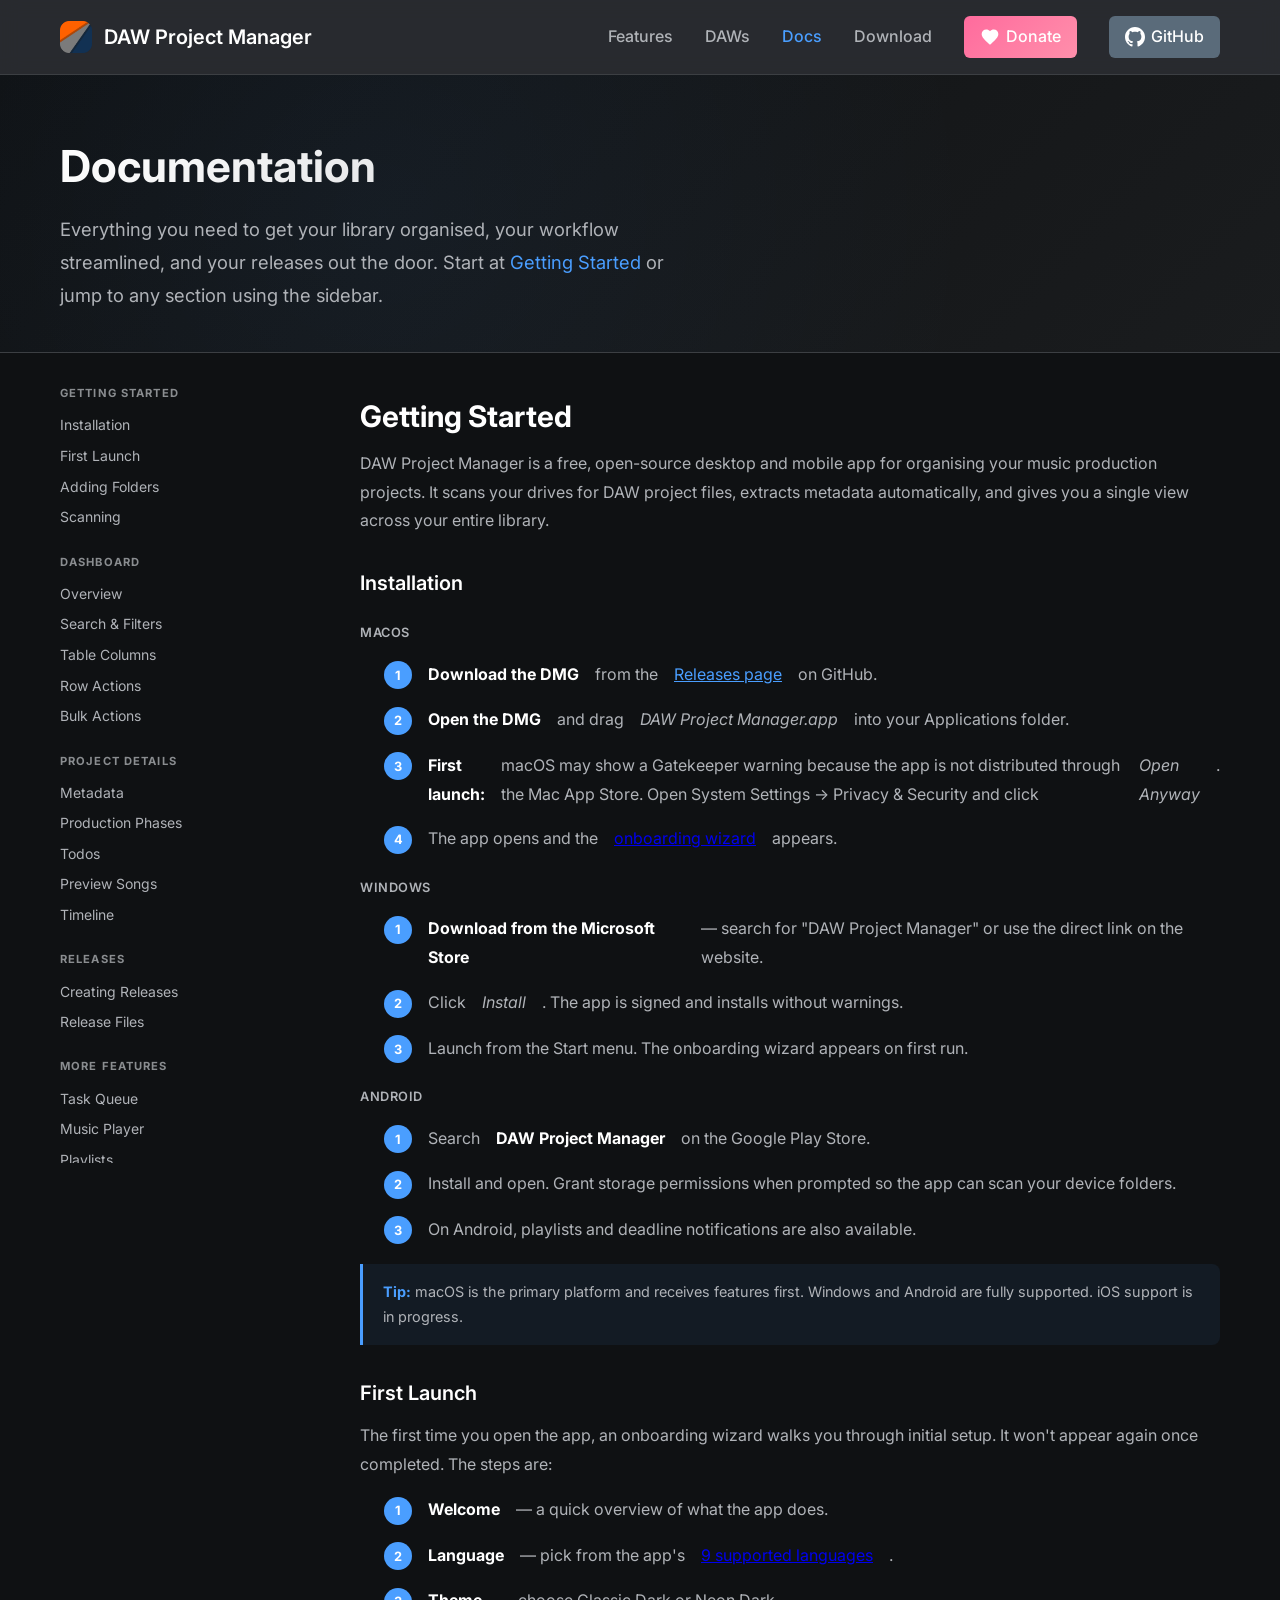
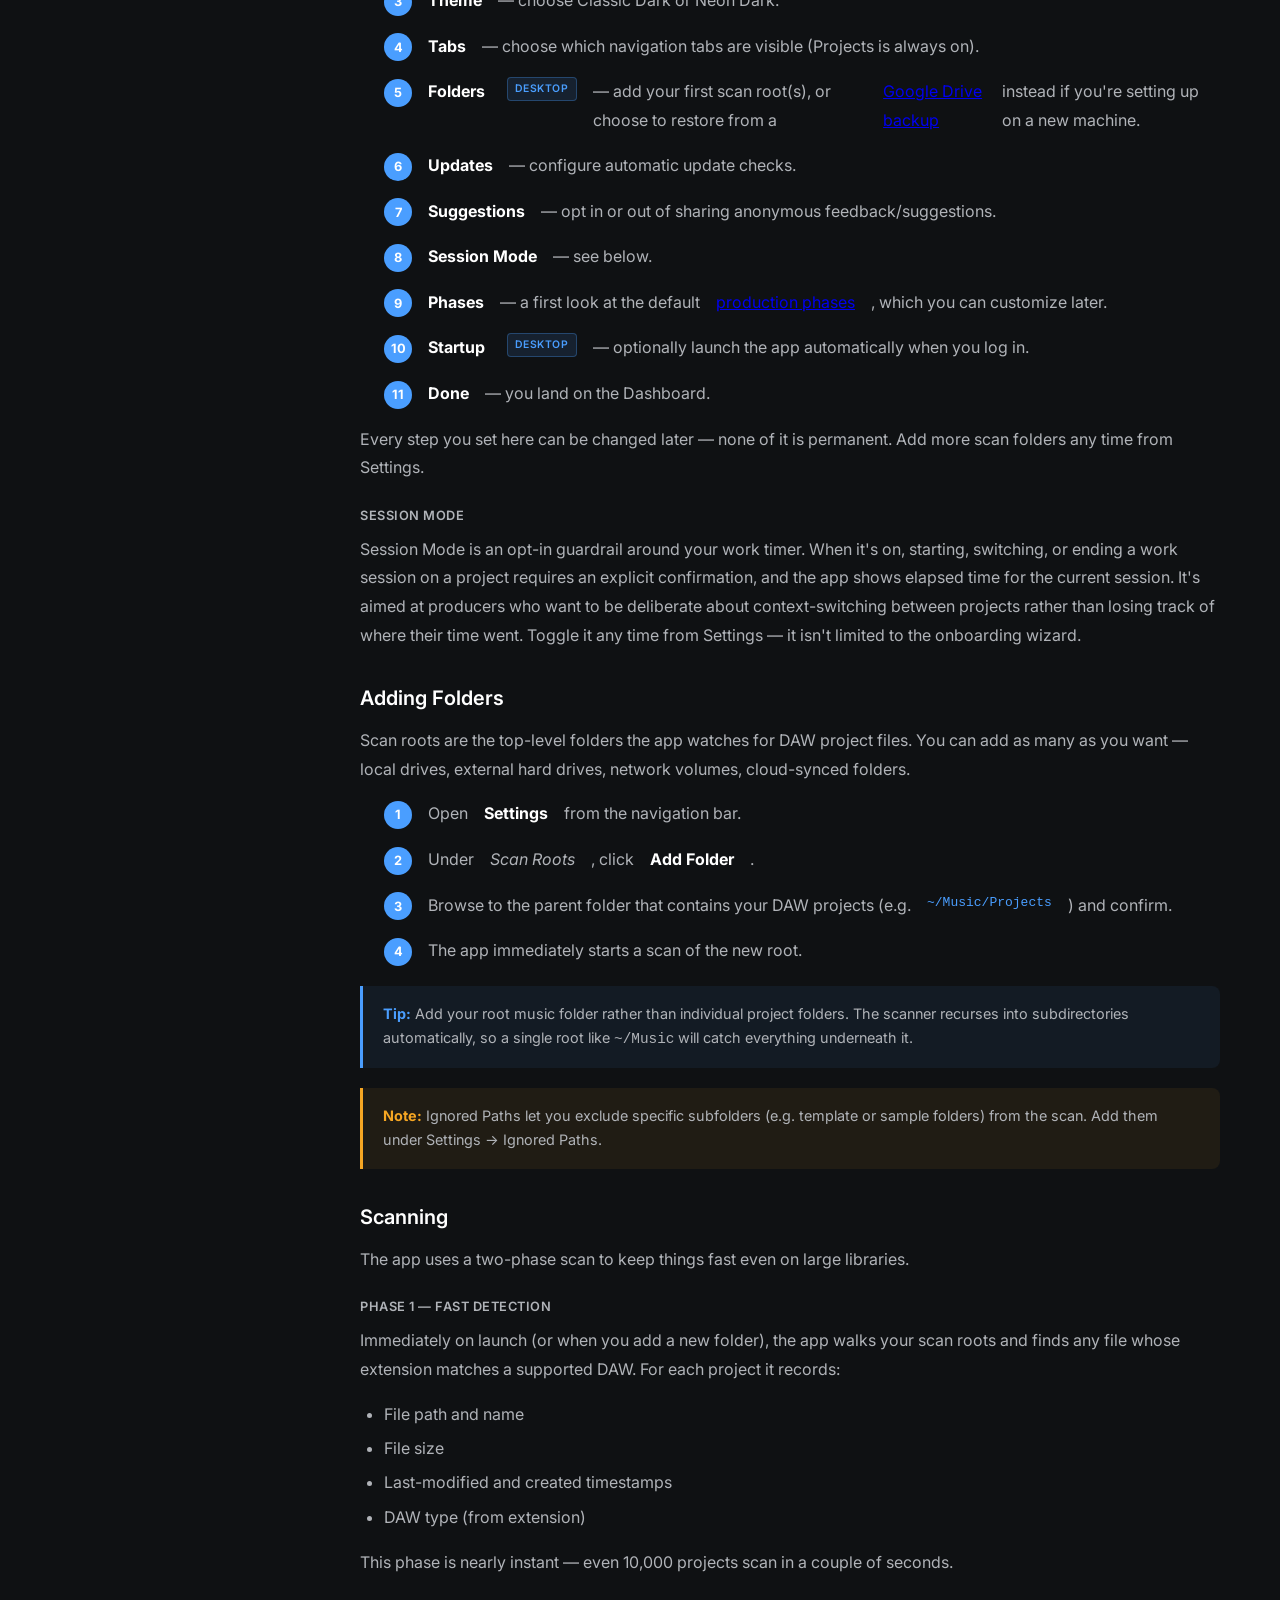
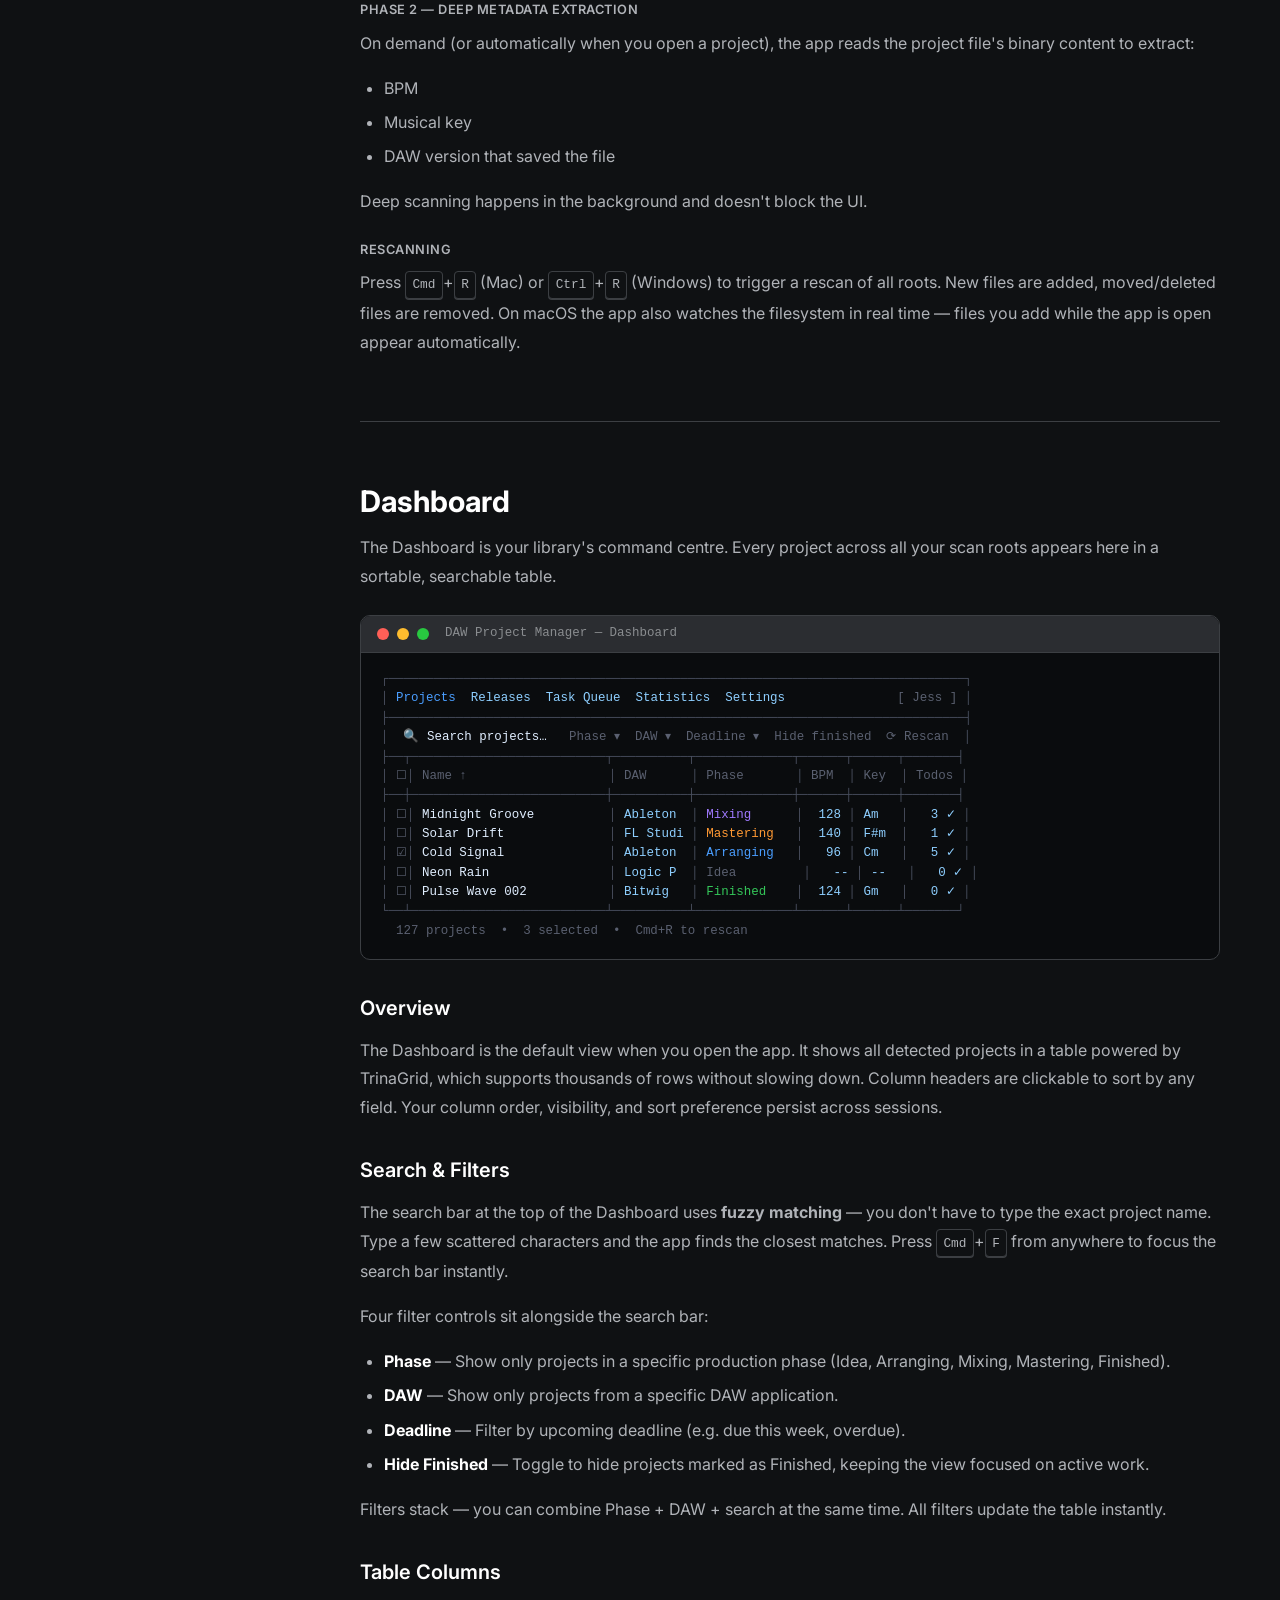
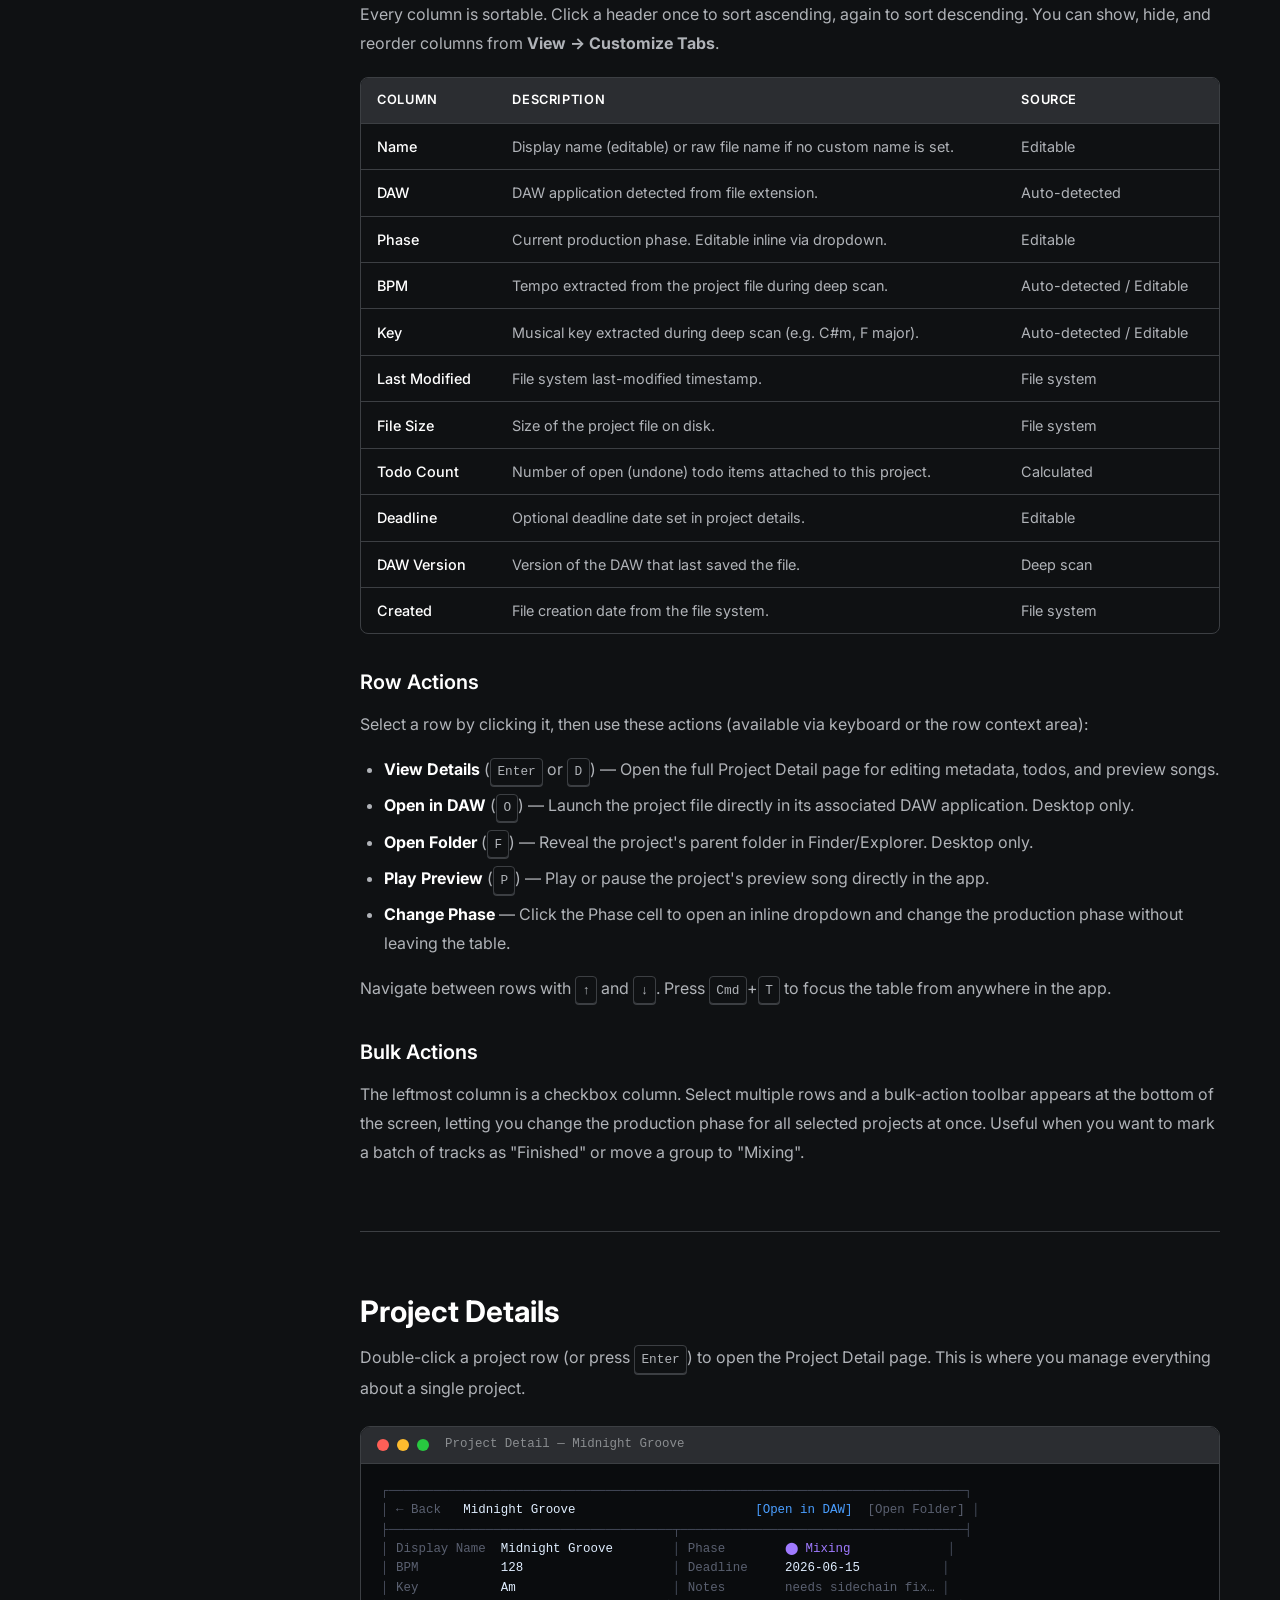
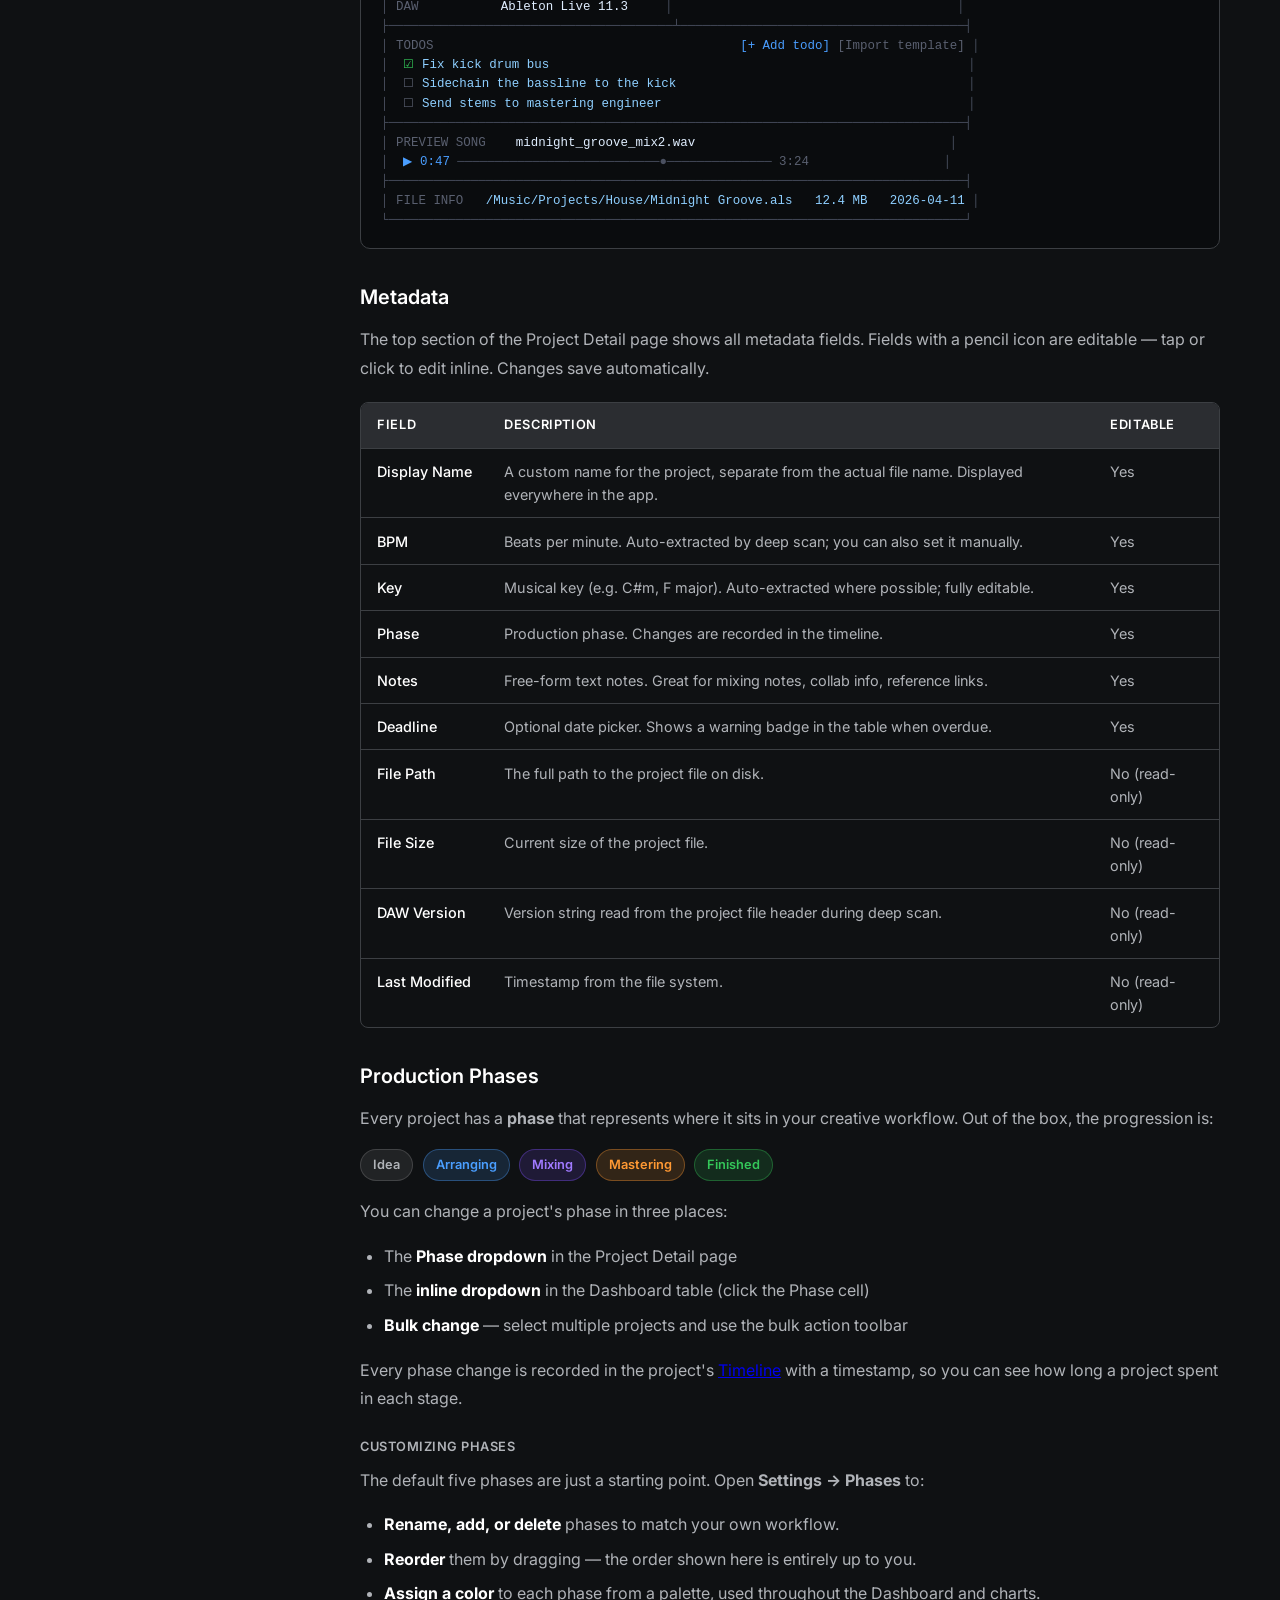
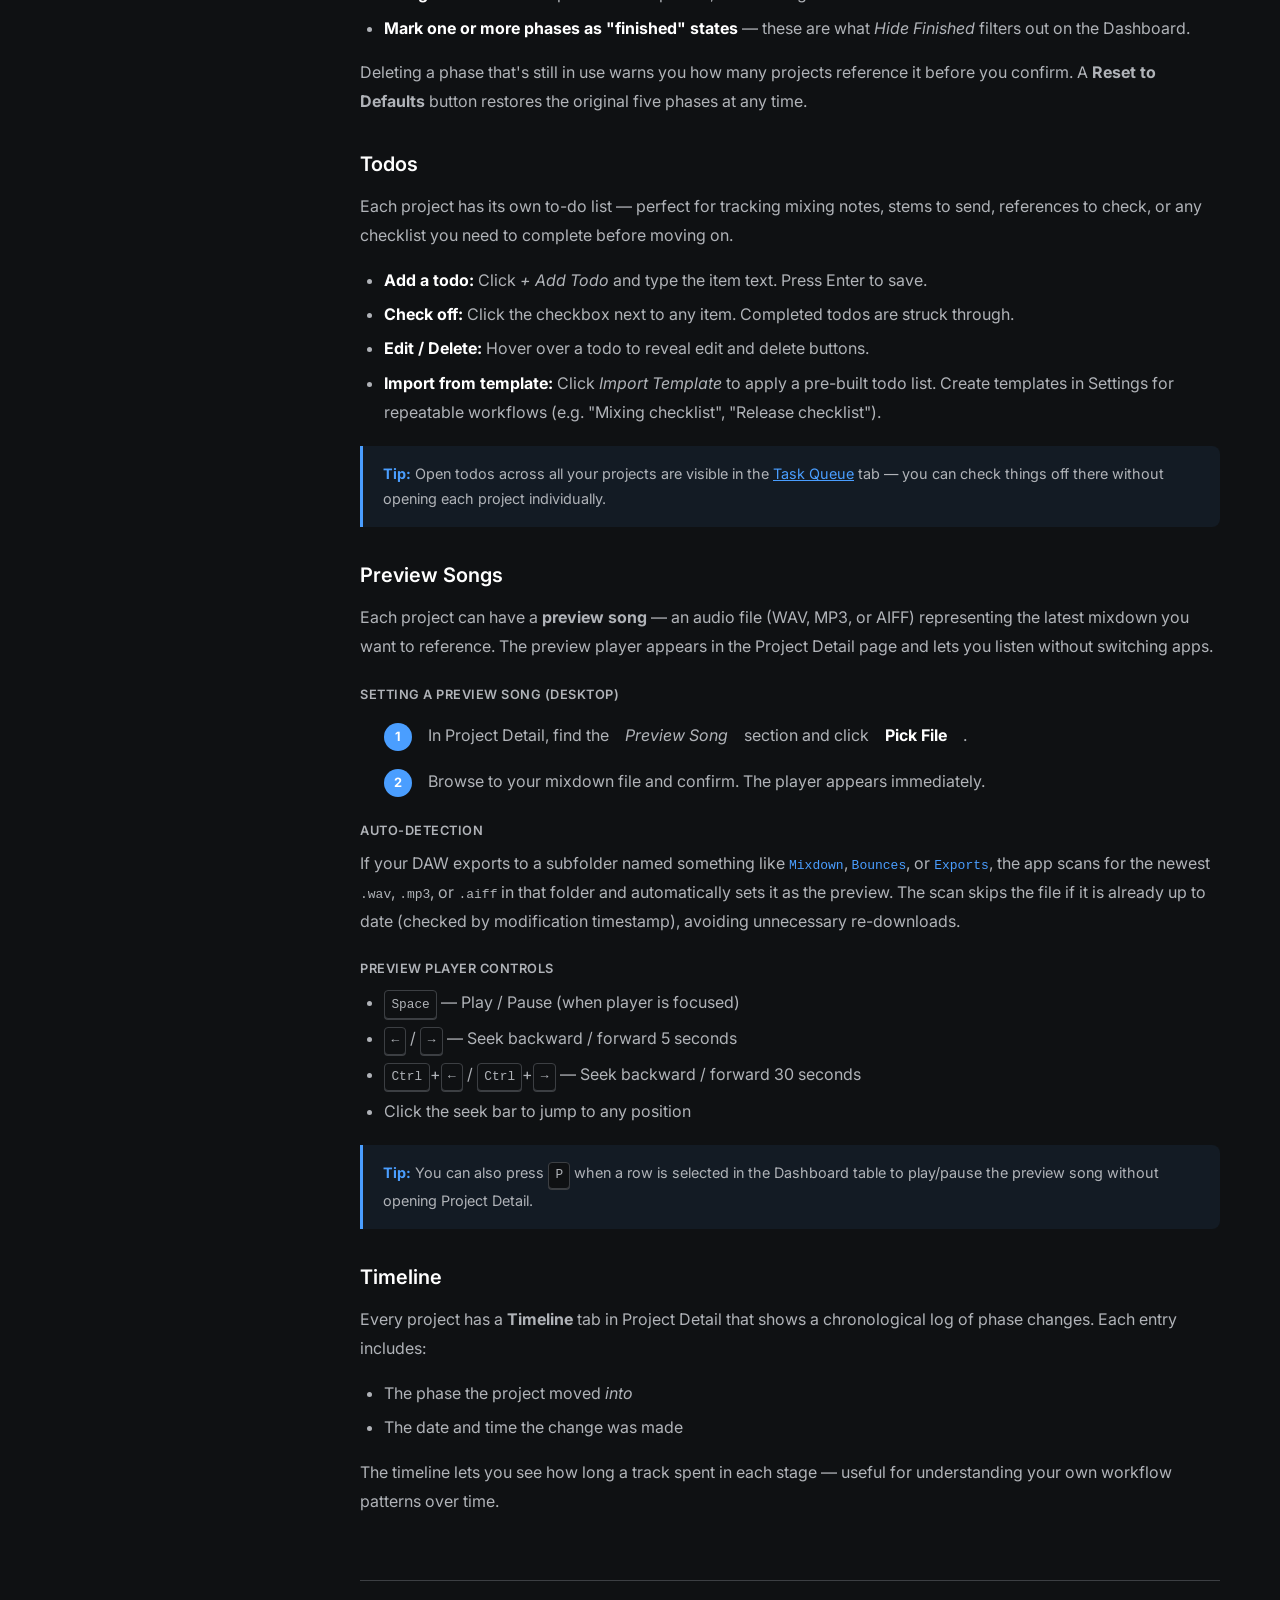
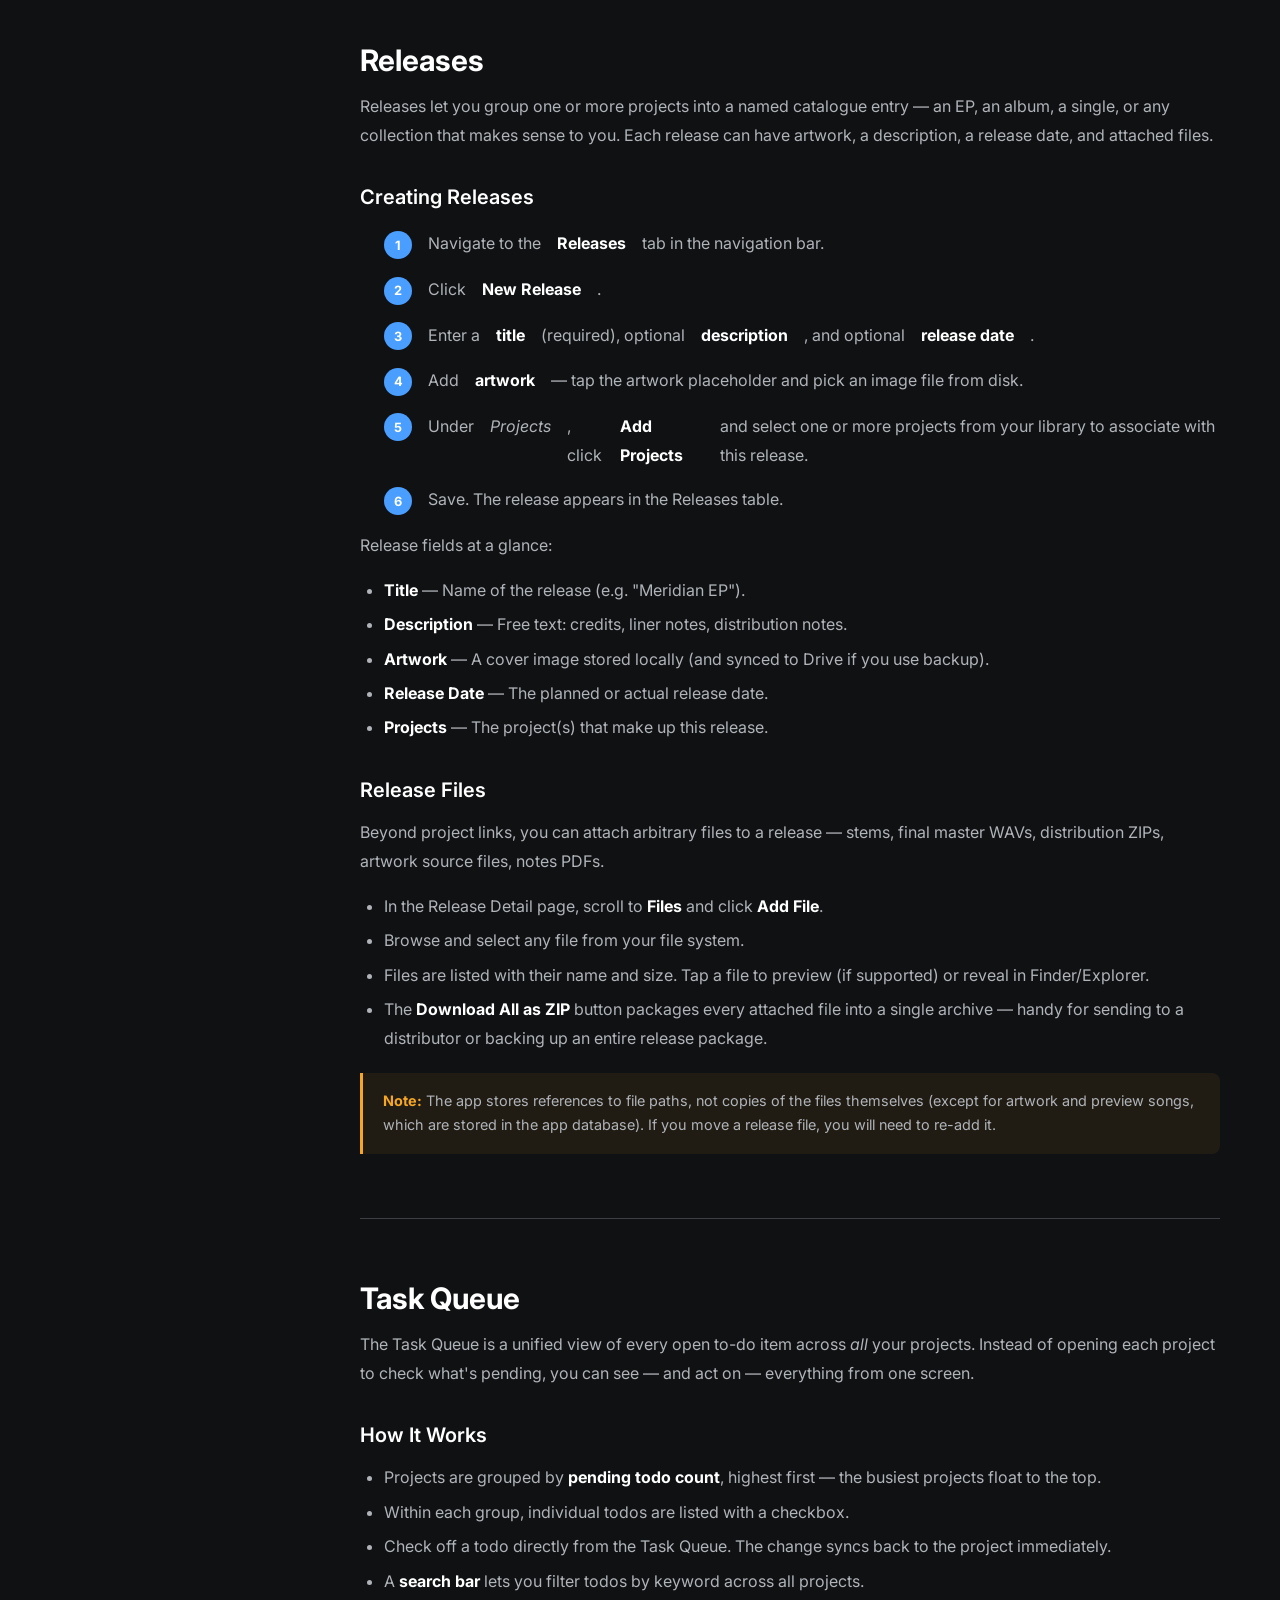
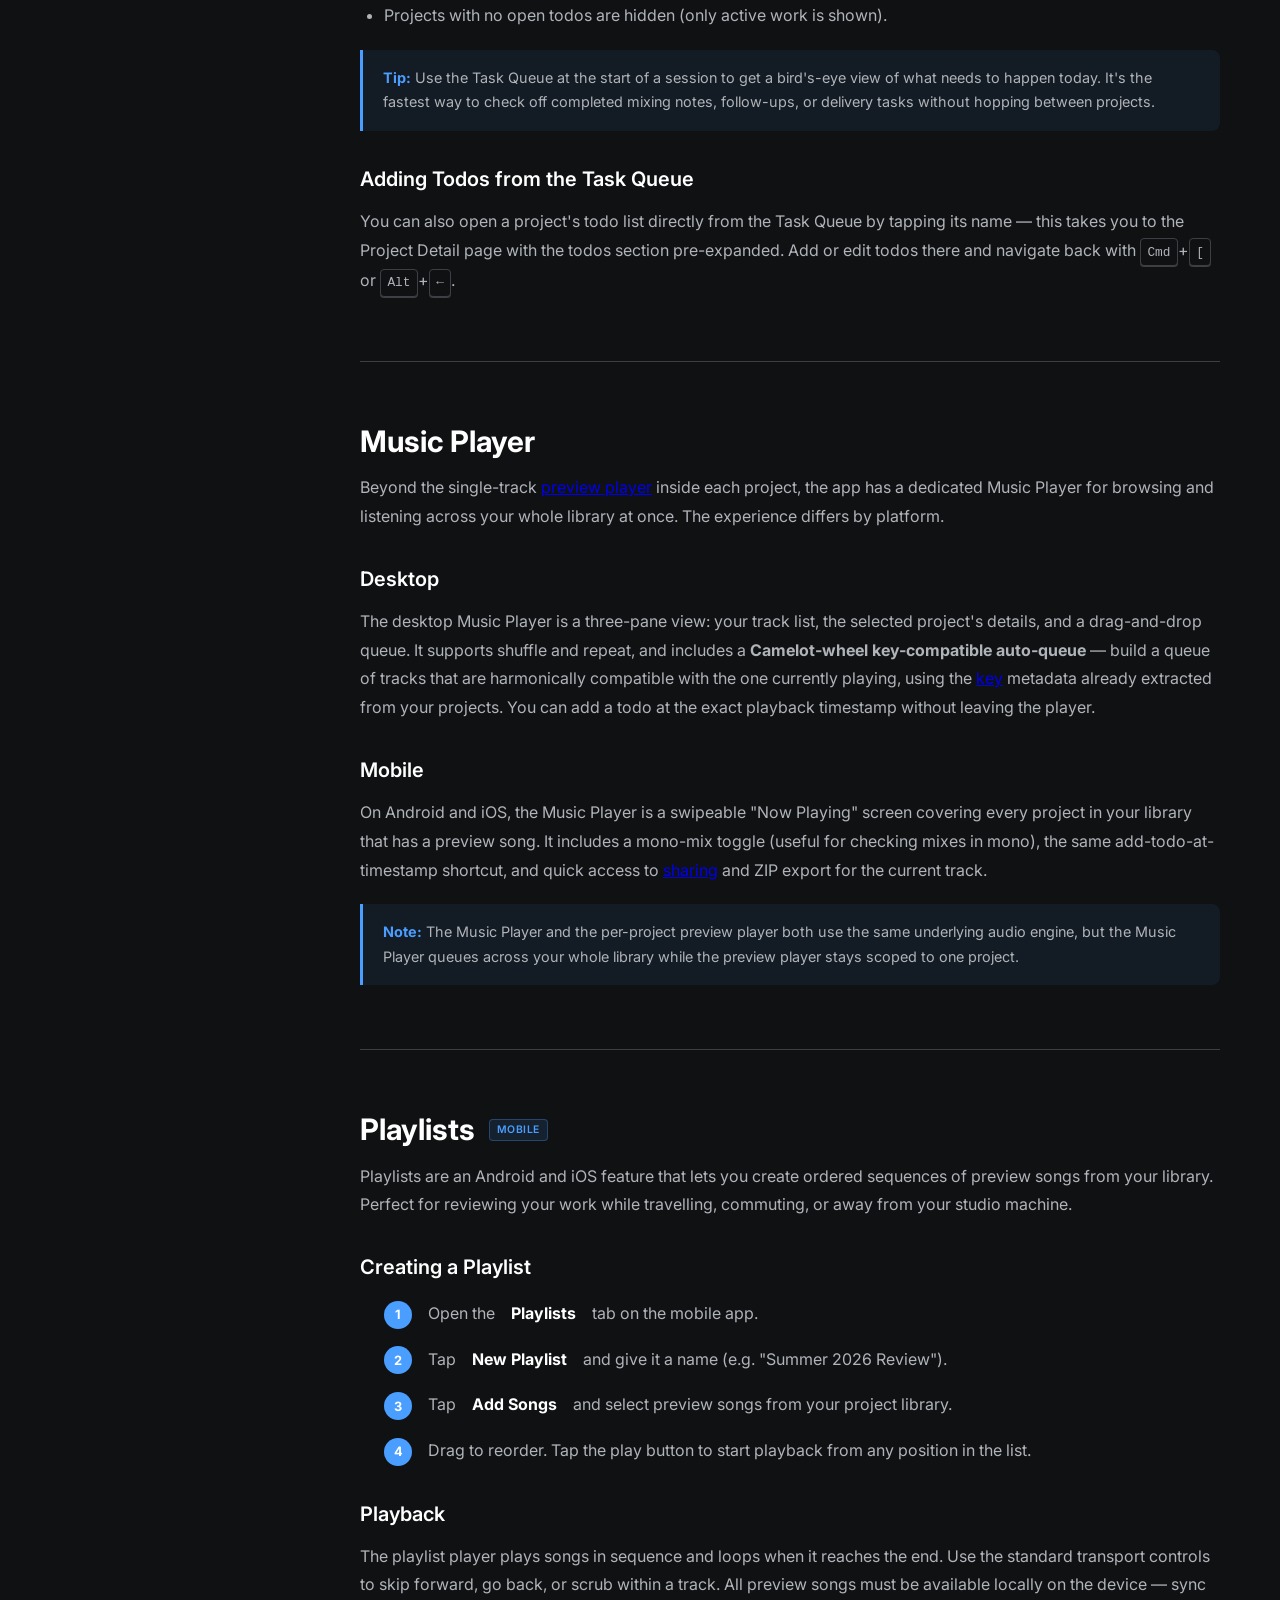
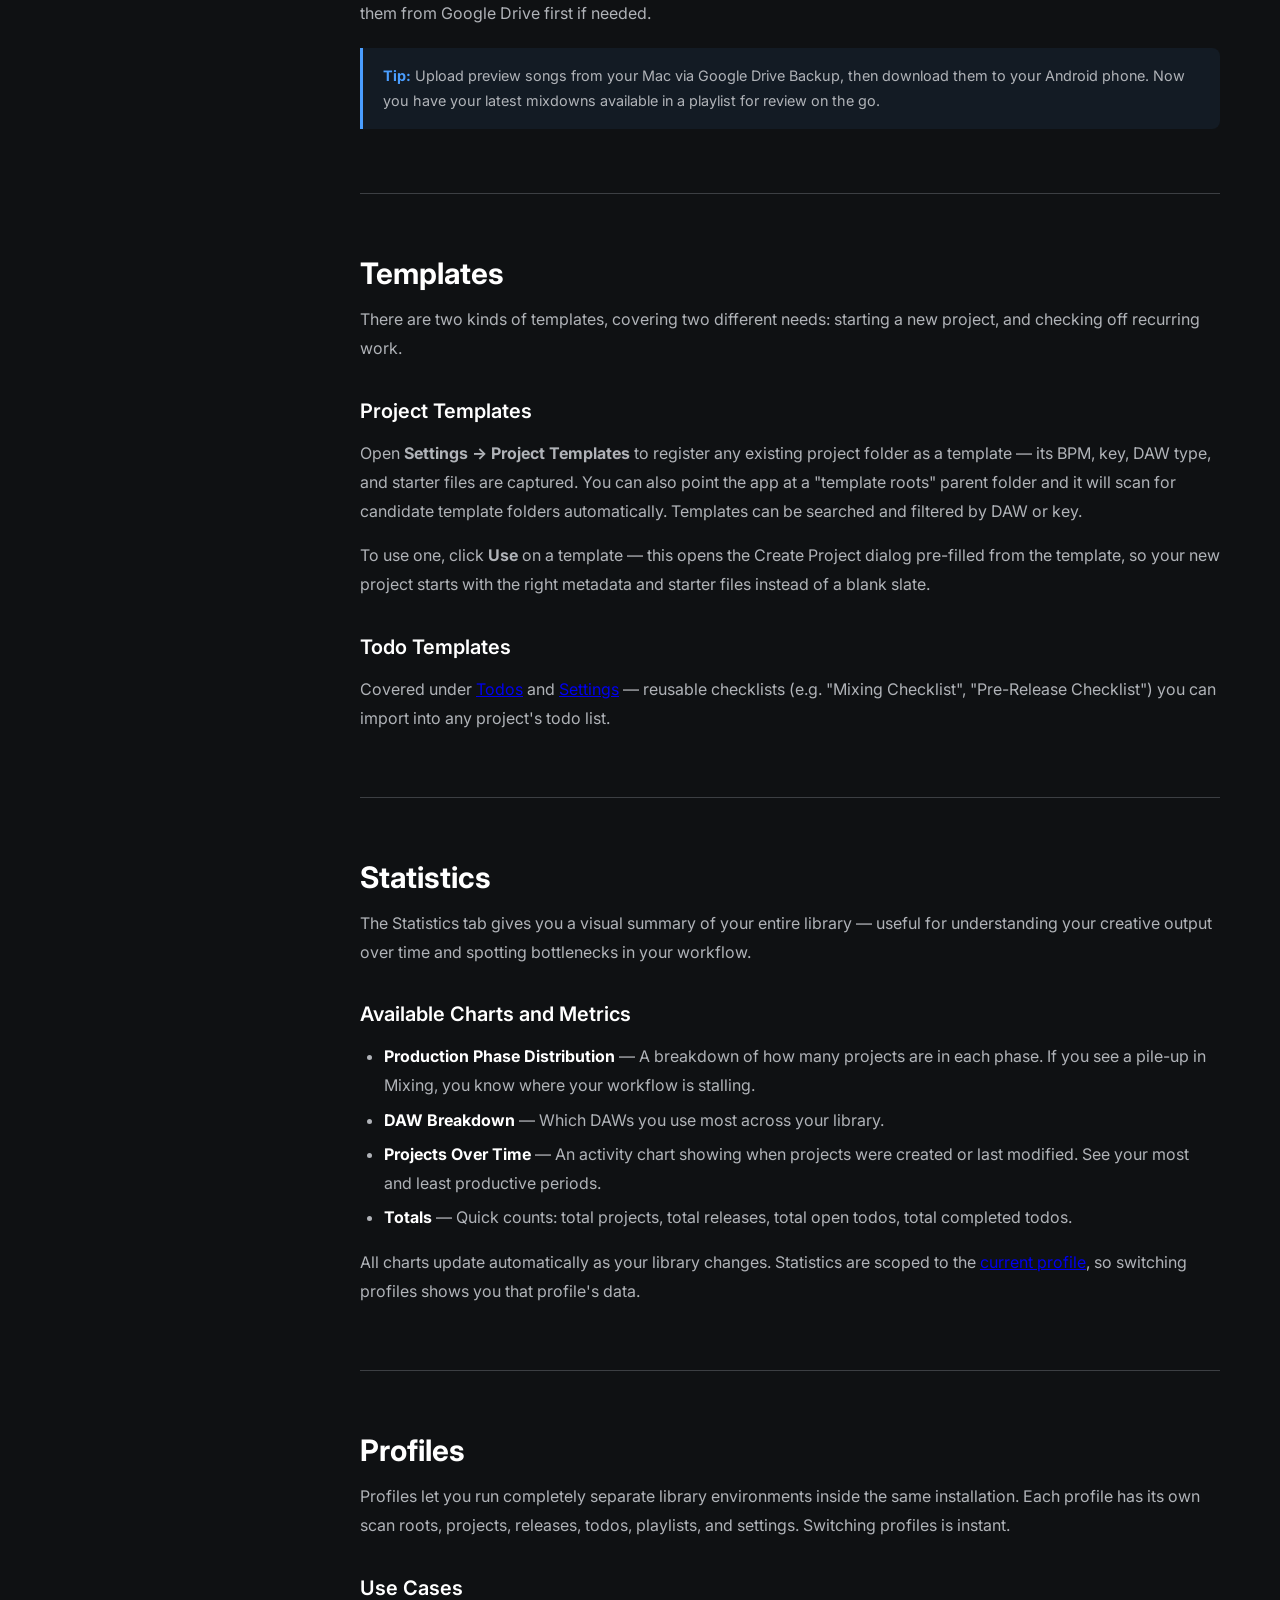
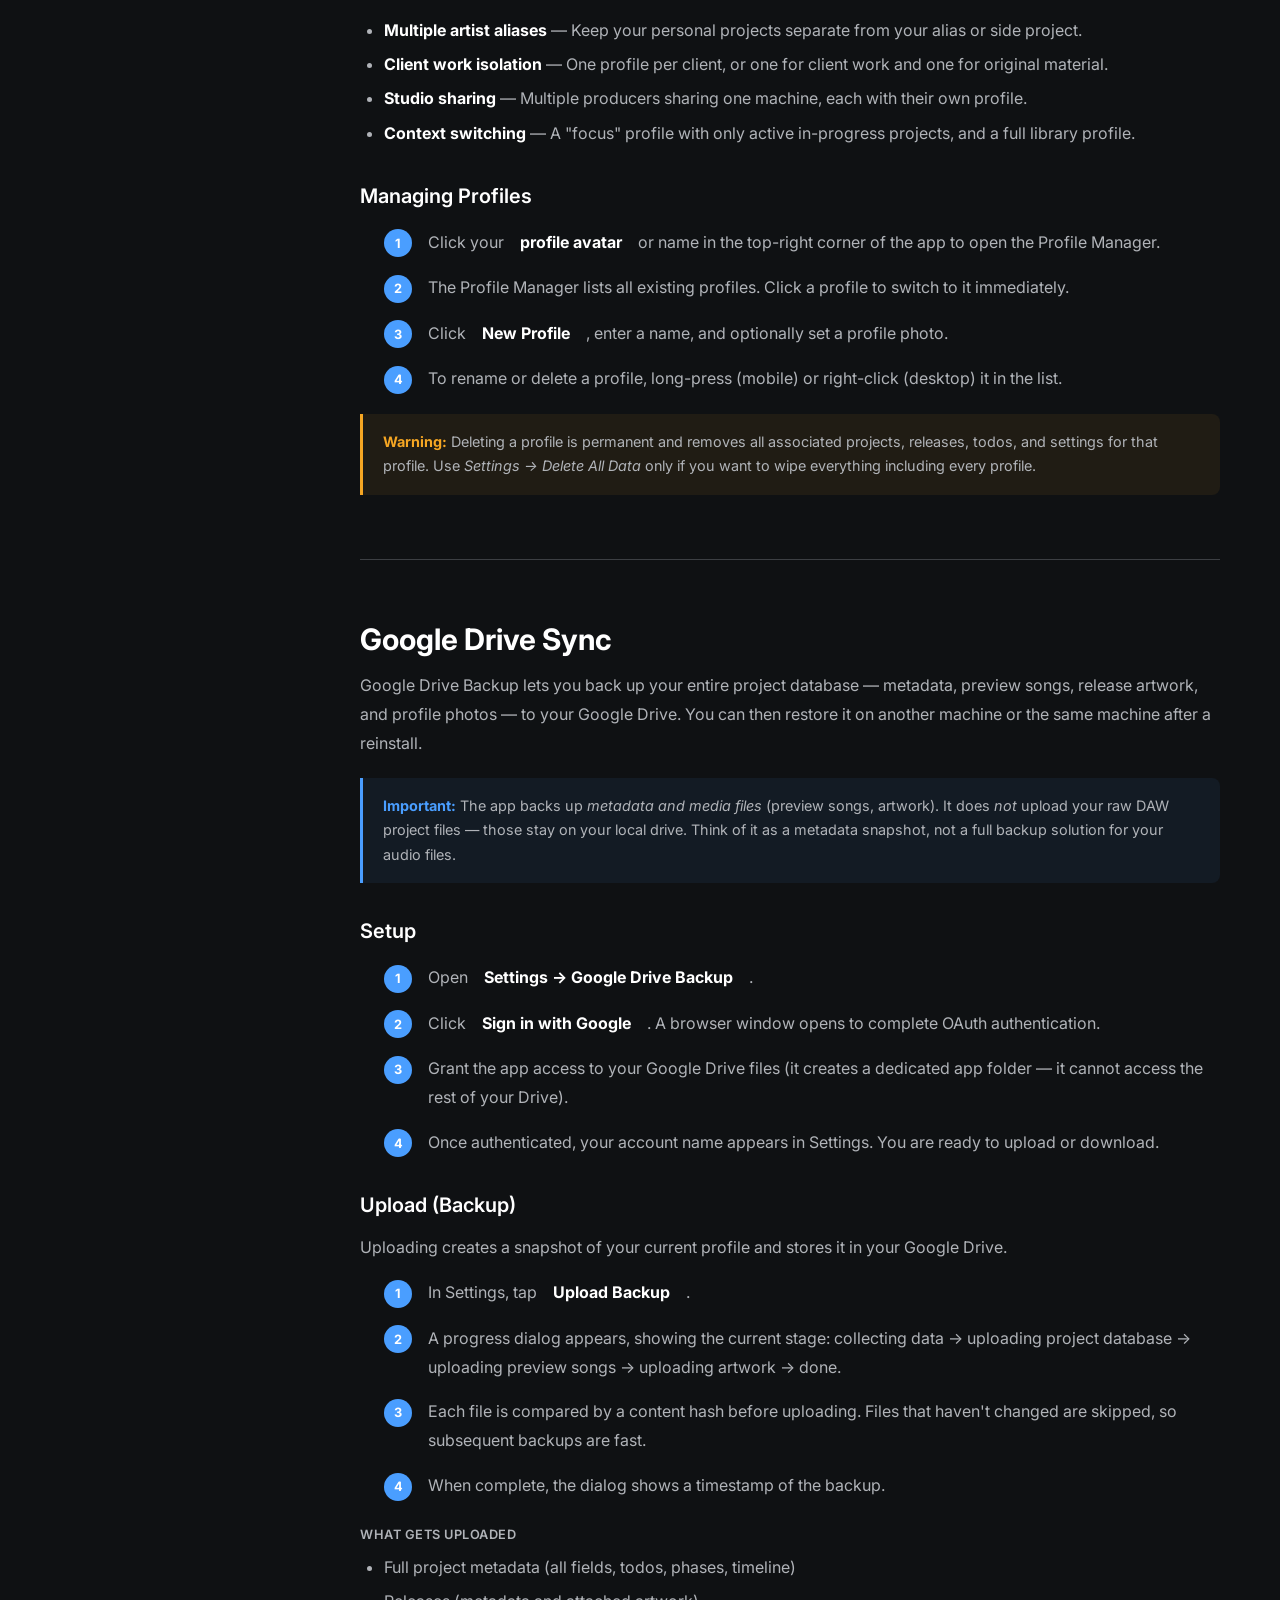
==== commit a7a05a33: "Add 13 more DAWs, a Metadata Extraction reference, and section links - Landing page: "+13 more DAWs " ====
--- a/docs.html
+++ b/docs.html
@@ -471,6 +471,49 @@
         .nav-links a.nav-active {
             color: var(--accent) !important;
         }
+
+        /* ── Section copy-link buttons ── */
+        .docs-section h2,
+        .docs-section h3 {
+            display: flex;
+            align-items: center;
+            gap: 0.5rem;
+        }
+        .section-link-btn {
+            display: inline-flex;
+            align-items: center;
+            justify-content: center;
+            flex-shrink: 0;
+            width: 26px;
+            height: 26px;
+            padding: 0;
+            border: none;
+            background: transparent;
+            color: var(--text-muted);
+            cursor: pointer;
+            border-radius: 5px;
+            opacity: 0;
+            transition: opacity 0.15s ease, color 0.15s ease, background 0.15s ease;
+        }
+        .docs-section h2:hover .section-link-btn,
+        .docs-section h3:hover .section-link-btn,
+        .section-link-btn:focus-visible {
+            opacity: 1;
+        }
+        .section-link-btn:hover {
+            color: var(--accent);
+            background: rgba(74, 158, 255, 0.12);
+        }
+        .section-link-btn.copied {
+            color: #34C759;
+            opacity: 1;
+        }
+        @media (max-width: 768px) {
+            /* No hover on touch — keep the button always visible instead of unreachable */
+            .section-link-btn {
+                opacity: 0.55;
+            }
+        }
     </style>
 </head>
 <body>
@@ -581,6 +624,7 @@
                     <li><a href="#settings">Settings</a></li>
                     <li><a href="#keyboard-shortcuts">Keyboard Shortcuts</a></li>
                     <li><a href="#supported-daws">Supported DAWs</a></li>
+                    <li><a href="#metadata-extraction">Metadata Extraction</a></li>
                 </ul>
             </div>
         </aside>
@@ -1455,7 +1499,7 @@
             ================================================================ -->
             <div class="docs-section" id="supported-daws">
                 <h2>Supported DAWs</h2>
-                <p>DAW Project Manager detects project files by extension. The following DAWs are supported. Deep metadata extraction (BPM, key, version) is available for most of them — where it's not, you can enter BPM and key manually.</p>
+                <p>DAW Project Manager detects project files by extension. The following 14 DAWs get full treatment — deep metadata extraction is available for six of them (see <a href="#metadata-extraction">Metadata Extraction</a> below); the rest are detected and scanned the same way, just with BPM/key entered manually.</p>
 
                 <div class="docs-table-wrap">
                     <table class="docs-table">
@@ -1470,86 +1514,147 @@
                             <tr>
                                 <td>Ableton Live</td>
                                 <td><code class="daw-ext">.als</code>, <code class="daw-ext">.alp</code></td>
-                                <td>BPM and version extracted during deep scan.</td>
+                                <td>BPM, key, and version extracted during deep scan.</td>
                             </tr>
                             <tr>
                                 <td>Bitwig Studio</td>
                                 <td><code class="daw-ext">.bwproject</code></td>
-                                <td>BPM and tempo extracted during deep scan.</td>
+                                <td>BPM, key (Bitwig 6+), and version extracted during deep scan.</td>
                             </tr>
                             <tr>
                                 <td>Cakewalk / Sonar</td>
                                 <td><code class="daw-ext">.cwp</code>, <code class="daw-ext">.wrk</code>, <code class="daw-ext">.bun</code></td>
-                                <td>Project, legacy, and bundle formats all detected.</td>
+                                <td>Project, legacy, and bundle formats all detected. No automatic extraction yet.</td>
                             </tr>
                             <tr>
                                 <td>Cubase</td>
                                 <td><code class="daw-ext">.cpr</code></td>
-                                <td>BPM and version extracted during deep scan.</td>
+                                <td>BPM, key, and version extracted during deep scan.</td>
                             </tr>
                             <tr>
                                 <td>FL Studio</td>
                                 <td><code class="daw-ext">.flp</code></td>
-                                <td>BPM extracted during deep scan.</td>
+                                <td>BPM and version extracted during deep scan. Key is not.</td>
                             </tr>
                             <tr>
                                 <td>Logic Pro</td>
                                 <td><code class="daw-ext">.logicx</code></td>
-                                <td>Directory bundle (macOS only). BPM and key extracted.</td>
+                                <td>Directory bundle (macOS only). No automatic extraction yet.</td>
                             </tr>
                             <tr>
                                 <td>MAGDA</td>
                                 <td><code class="daw-ext">.mgd</code></td>
-                                <td>Project file detected; metadata availability varies by version.</td>
+                                <td>BPM, key, and version extracted during deep scan.</td>
                             </tr>
                             <tr>
                                 <td>Maschine</td>
                                 <td><code class="daw-ext">.maschine</code>, <code class="daw-ext">.maschine2</code></td>
-                                <td>Project file detected; metadata availability varies by version.</td>
+                                <td>Project file detected. No automatic extraction yet.</td>
                             </tr>
                             <tr>
                                 <td>Nuendo</td>
                                 <td><code class="daw-ext">.npr</code></td>
-                                <td>BPM and version extracted during deep scan.</td>
+                                <td>BPM, key, and version extracted during deep scan.</td>
                             </tr>
                             <tr>
                                 <td>Pro Tools</td>
                                 <td><code class="daw-ext">.ptx</code>, <code class="daw-ext">.pts</code></td>
-                                <td>Project and session files detected; BPM extraction supported.</td>
+                                <td>Project and session files detected. No automatic extraction yet.</td>
                             </tr>
                             <tr>
                                 <td>Reaper</td>
                                 <td><code class="daw-ext">.rpp</code></td>
-                                <td>BPM extracted during deep scan. Plain-text format.</td>
+                                <td>BPM, key, version, and project notes extracted during deep scan — the only DAW with automatic notes extraction. Plain-text format.</td>
                             </tr>
                             <tr>
                                 <td>Studio One</td>
                                 <td><code class="daw-ext">.song</code></td>
-                                <td>BPM and key extracted during deep scan.</td>
+                                <td>Project file detected. No automatic extraction yet.</td>
                             </tr>
                             <tr>
                                 <td>Tracktion Waveform</td>
                                 <td><code class="daw-ext">.tracktionedit</code>, <code class="daw-ext">.tracktion</code></td>
-                                <td>Both edit and project file formats detected.</td>
+                                <td>Both edit and project file formats detected. No automatic extraction yet.</td>
                             </tr>
                             <tr>
                                 <td>Universal Audio LUNA</td>
                                 <td><code class="daw-ext">.luna</code></td>
-                                <td>Package bundle; project file detected.</td>
+                                <td>Package bundle; project file detected. No automatic extraction yet.</td>
                             </tr>
                         </tbody>
                     </table>
                 </div>
 
+                <h3>Additional DAWs</h3>
+                <p>These are detected and scanned exactly like the DAWs above — they just don't have automatic metadata extraction yet, same as Logic Pro or Pro Tools.</p>
+
+                <div class="docs-table-wrap">
+                    <table class="docs-table">
+                        <thead>
+                            <tr>
+                                <th>DAW</th>
+                                <th>Extension</th>
+                            </tr>
+                        </thead>
+                        <tbody>
+                            <tr><td>ACID Pro</td><td><code class="daw-ext">.acd</code></td></tr>
+                            <tr><td>Adobe Audition</td><td><code class="daw-ext">.sesx</code></td></tr>
+                            <tr><td>Ardour</td><td><code class="daw-ext">.ardour</code></td></tr>
+                            <tr><td>Audacity</td><td><code class="daw-ext">.aup3</code></td></tr>
+                            <tr><td>Digital Performer</td><td><code class="daw-ext">.dpproj</code></td></tr>
+                            <tr><td>GarageBand</td><td><code class="daw-ext">.band</code></td></tr>
+                            <tr><td>LMMS</td><td><code class="daw-ext">.mmp</code>, <code class="daw-ext">.mmpz</code></td></tr>
+                            <tr><td>Mixcraft</td><td><code class="daw-ext">.mx8</code>, <code class="daw-ext">.mx9</code>, <code class="daw-ext">.mx10</code></td></tr>
+                            <tr><td>Qtractor</td><td><code class="daw-ext">.qtr</code></td></tr>
+                            <tr><td>Reason</td><td><code class="daw-ext">.reason</code>, <code class="daw-ext">.rns</code></td></tr>
+                            <tr><td>Renoise</td><td><code class="daw-ext">.xrns</code></td></tr>
+                            <tr><td>Rosegarden</td><td><code class="daw-ext">.rg</code></td></tr>
+                            <tr><td>Samplitude / Sequoia</td><td><code class="daw-ext">.vip</code></td></tr>
+                        </tbody>
+                    </table>
+                </div>
+
                 <div class="callout callout-info">
-                    <strong>Don't see your DAW?</strong> Open an issue on <a href="https://github.com/bandpassrecords/daw-project-manager/issues" target="_blank" rel="noopener noreferrer" style="color:var(--accent);">GitHub</a> with the DAW name and file extension. New DAW support is added regularly based on requests.
+                    <strong>Don't see your DAW?</strong> Open an issue on <a href="https://github.com/bandpassrecords/daw-project-manager/issues" target="_blank" rel="noopener noreferrer" style="color:var(--accent);">GitHub</a> with the DAW name and file extension. New DAW support is added regularly based on requests. Not currently supported: Harrison Mixbus, SAWStudio, Pyramix, and Zynewave Podium (no reliably documented file extension), plus browser-only tools like BandLab, Soundtrap, and Audiotool (no local project file to scan).
                 </div>
 
                 <h3>Logic Pro Note (macOS)</h3>
-                <p>Logic Pro project packages end in <code class="daw-ext">.logicx</code> and are actually directories (bundles) on macOS. The app detects them correctly and treats the bundle as a single project entry. File size is calculated from the total size of the package contents.</p>
+                <p>Logic Pro project packages end in <code class="daw-ext">.logicx</code> and are actually directories (bundles) on macOS — same for Universal Audio LUNA (<code class="daw-ext">.luna</code>) and GarageBand (<code class="daw-ext">.band</code>). The app detects all three correctly and treats each bundle as a single project entry.</p>
 
                 <h3>BPM and Key Override</h3>
                 <p>If deep scan cannot extract BPM or key from a particular file, or if the extracted value is wrong, you can always override it manually in the Project Detail page. Manual values are stored in the app database and take precedence over future deep scans.</p>
+            </div>
+
+            <!-- ================================================================
+                 METADATA EXTRACTION
+            ================================================================ -->
+            <div class="docs-section" id="metadata-extraction">
+                <h2>Metadata Extraction</h2>
+                <p>Deep Scan can read some fields straight from a project file — the rest have to be entered by hand, or picked up from an optional <code style="font-family:monospace;">bpm.txt</code>/<code style="font-family:monospace;">key.txt</code> file dropped next to the project on the next scan. The same reference table is available in the app itself, under <strong>Settings → Metadata Extraction</strong>.</p>
+
+                <div class="docs-table-wrap">
+                    <table class="docs-table">
+                        <thead>
+                            <tr>
+                                <th>DAW</th>
+                                <th>BPM</th>
+                                <th>Key</th>
+                                <th>DAW Version</th>
+                                <th>Project Notes</th>
+                            </tr>
+                        </thead>
+                        <tbody>
+                            <tr><td>Ableton Live</td><td>✓</td><td>✓</td><td>✓</td><td></td></tr>
+                            <tr><td>Bitwig Studio</td><td>✓</td><td>✓</td><td>✓</td><td></td></tr>
+                            <tr><td>Cubase / Nuendo</td><td>✓</td><td>✓</td><td>✓</td><td></td></tr>
+                            <tr><td>FL Studio</td><td>✓</td><td></td><td>✓</td><td></td></tr>
+                            <tr><td>MAGDA</td><td>✓</td><td>✓</td><td>✓</td><td></td></tr>
+                            <tr><td>Reaper</td><td>✓</td><td>✓</td><td>✓</td><td>✓</td></tr>
+                        </tbody>
+                    </table>
+                </div>
+
+                <p>All other supported DAWs — including the 13 <a href="#supported-daws">additional DAWs</a> above — are detected and scanned but rely on manual entry today.</p>
             </div>
 
         </main>
@@ -1686,6 +1791,64 @@
                 if (best) setActive(best);
             });
         }, { passive: true });
+
+        // ── Section copy-link buttons ──
+        // Every h2/h3 inside a docs-section gets a small link icon (visible
+        // on hover, or always-on for touch) that copies a deep link to that
+        // section's #anchor to the clipboard.
+        (function () {
+            const slugify = (text) => text
+                .toLowerCase()
+                .trim()
+                .replace(/[^\w\s-]/g, '')
+                .replace(/\s+/g, '-');
+
+            const sectionHeadings = document.querySelectorAll('.docs-section h2, .docs-section h3');
+            const usedIds = new Set();
+
+            sectionHeadings.forEach(heading => {
+                if (!heading.id) {
+                    const base = slugify(heading.textContent) || 'section';
+                    let candidate = base;
+                    let n = 1;
+                    while (document.getElementById(candidate) || usedIds.has(candidate)) {
+                        candidate = `${base}-${n++}`;
+                    }
+                    heading.id = candidate;
+                }
+                usedIds.add(heading.id);
+
+                const btn = document.createElement('button');
+                btn.type = 'button';
+                btn.className = 'section-link-btn';
+                btn.setAttribute('aria-label', 'Copy link to this section');
+                btn.title = 'Copy link to this section';
+                btn.innerHTML = '<svg width="14" height="14" viewBox="0 0 24 24" fill="none" stroke="currentColor" stroke-width="2" stroke-linecap="round" stroke-linejoin="round"><path d="M10 13a5 5 0 0 0 7.54.54l3-3a5 5 0 0 0-7.07-7.07l-1.72 1.71"/><path d="M14 11a5 5 0 0 0-7.54-.54l-3 3a5 5 0 0 0 7.07 7.07l1.71-1.71"/></svg>';
+
+                btn.addEventListener('click', (e) => {
+                    e.preventDefault();
+                    const url = `${location.origin}${location.pathname}#${heading.id}`;
+                    const done = () => {
+                        btn.classList.add('copied');
+                        btn.setAttribute('aria-label', 'Copied!');
+                        setTimeout(() => {
+                            btn.classList.remove('copied');
+                            btn.setAttribute('aria-label', 'Copy link to this section');
+                        }, 1500);
+                    };
+                    if (navigator.clipboard && navigator.clipboard.writeText) {
+                        navigator.clipboard.writeText(url).then(done).catch(() => {
+                            history.replaceState(null, '', `#${heading.id}`);
+                        });
+                    } else {
+                        history.replaceState(null, '', `#${heading.id}`);
+                        done();
+                    }
+                });
+
+                heading.appendChild(btn);
+            });
+        })();
     </script>
 </body>
 </html>
--- a/styles.css
+++ b/styles.css
@@ -323,6 +323,76 @@
     filter: brightness(1);
 }
 
+/* "+N more DAWs supported" expandable section */
+.more-daws {
+    margin-top: 2.5rem;
+    background: var(--bg-card);
+    border: 1px solid var(--border-color);
+    border-radius: 8px;
+    padding: 0.25rem 1.5rem;
+}
+
+.more-daws summary {
+    cursor: pointer;
+    padding: 1rem 0;
+    font-weight: 600;
+    color: var(--text-primary);
+    list-style: none;
+    display: flex;
+    align-items: center;
+    justify-content: space-between;
+}
+
+.more-daws summary::-webkit-details-marker {
+    display: none;
+}
+
+.more-daws summary::after {
+    content: '+';
+    font-size: 1.4rem;
+    font-weight: 400;
+    color: var(--text-secondary);
+    transition: transform 0.2s ease;
+    line-height: 1;
+}
+
+.more-daws[open] summary::after {
+    transform: rotate(45deg);
+}
+
+.more-daws summary:hover {
+    color: var(--primary-color);
+}
+
+.more-daws-list {
+    display: grid;
+    grid-template-columns: repeat(auto-fill, minmax(220px, 1fr));
+    gap: 0.5rem 1.5rem;
+    padding-bottom: 1rem;
+    border-top: 1px solid var(--border-color);
+    padding-top: 1rem;
+}
+
+.more-daws-item {
+    display: flex;
+    align-items: center;
+    justify-content: space-between;
+    gap: 0.75rem;
+    padding: 0.4rem 0;
+    color: var(--text-secondary);
+    font-size: 0.95rem;
+}
+
+.more-daws-note {
+    padding-bottom: 1.25rem;
+    font-size: 0.85rem;
+    color: var(--text-secondary);
+}
+
+.more-daws-note a {
+    color: var(--primary-color);
+}
+
 /* Download Section */
 .download {
     padding: 6rem 0;
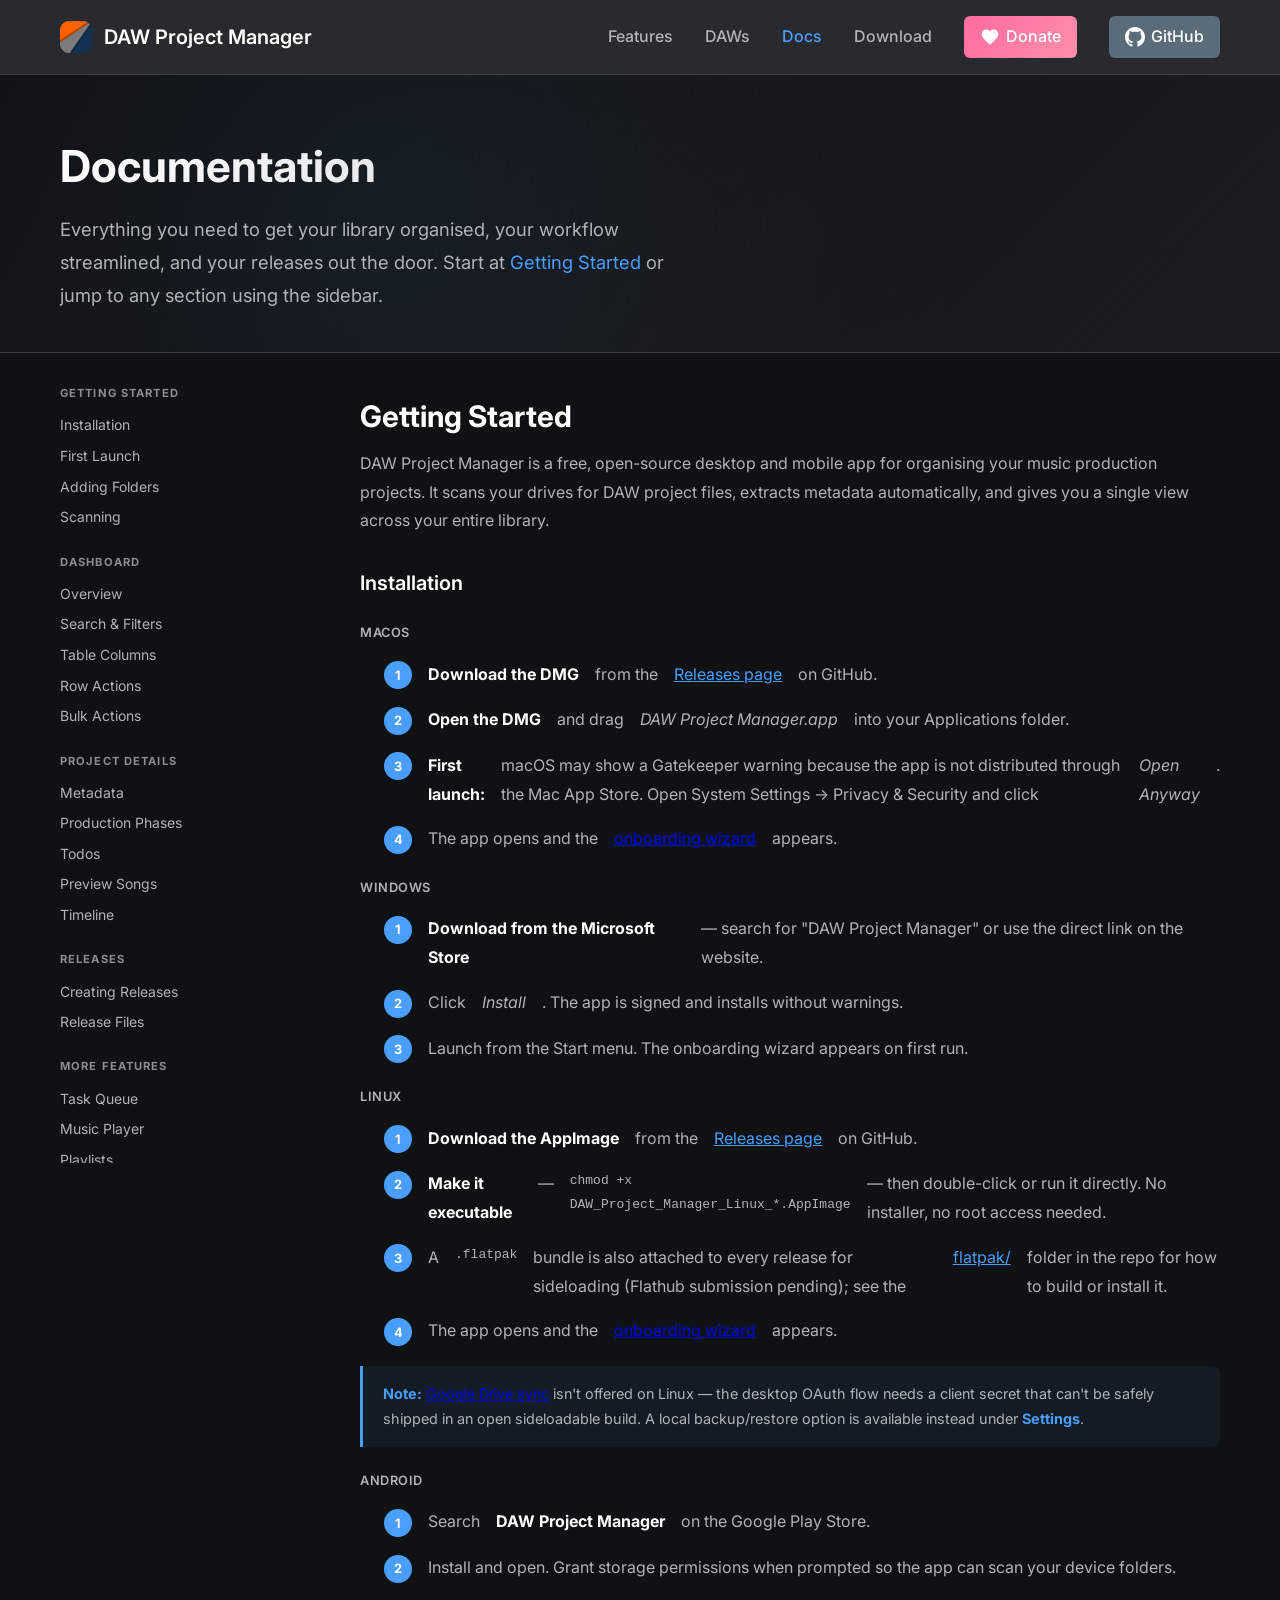
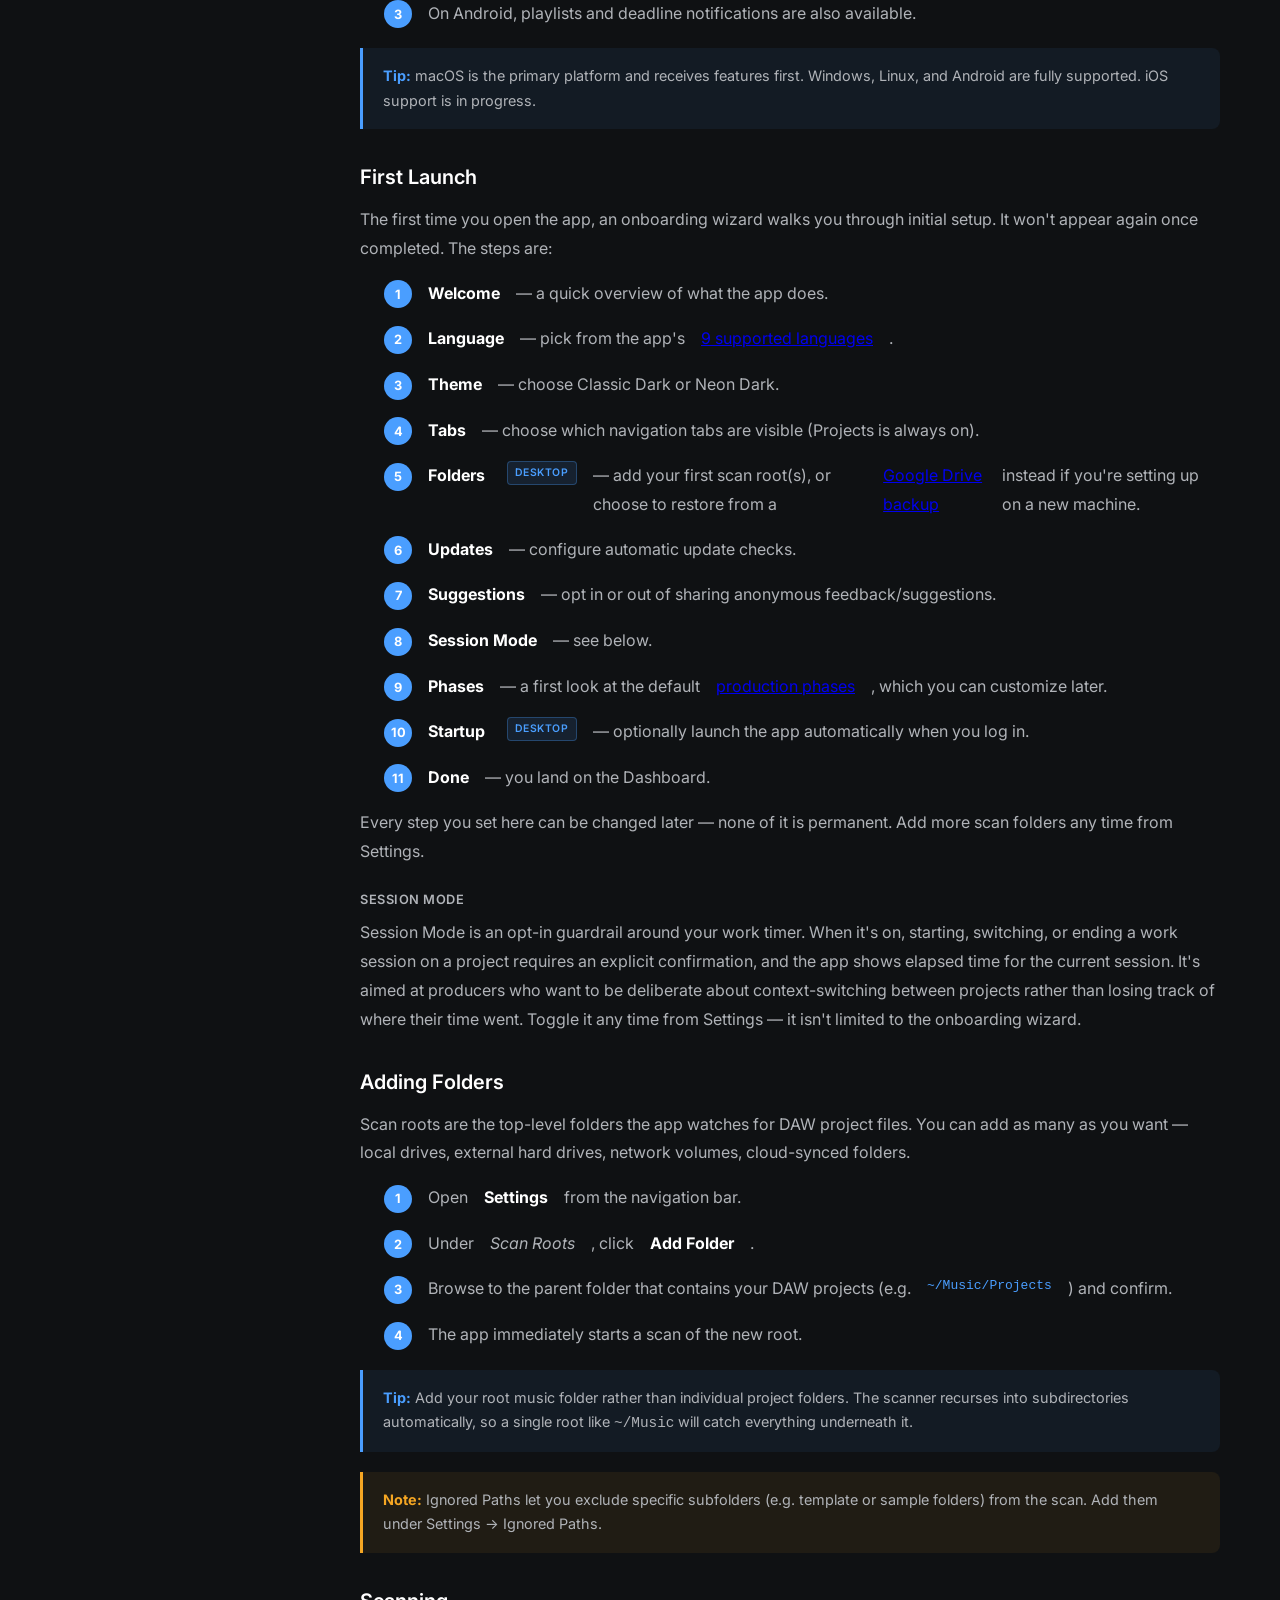
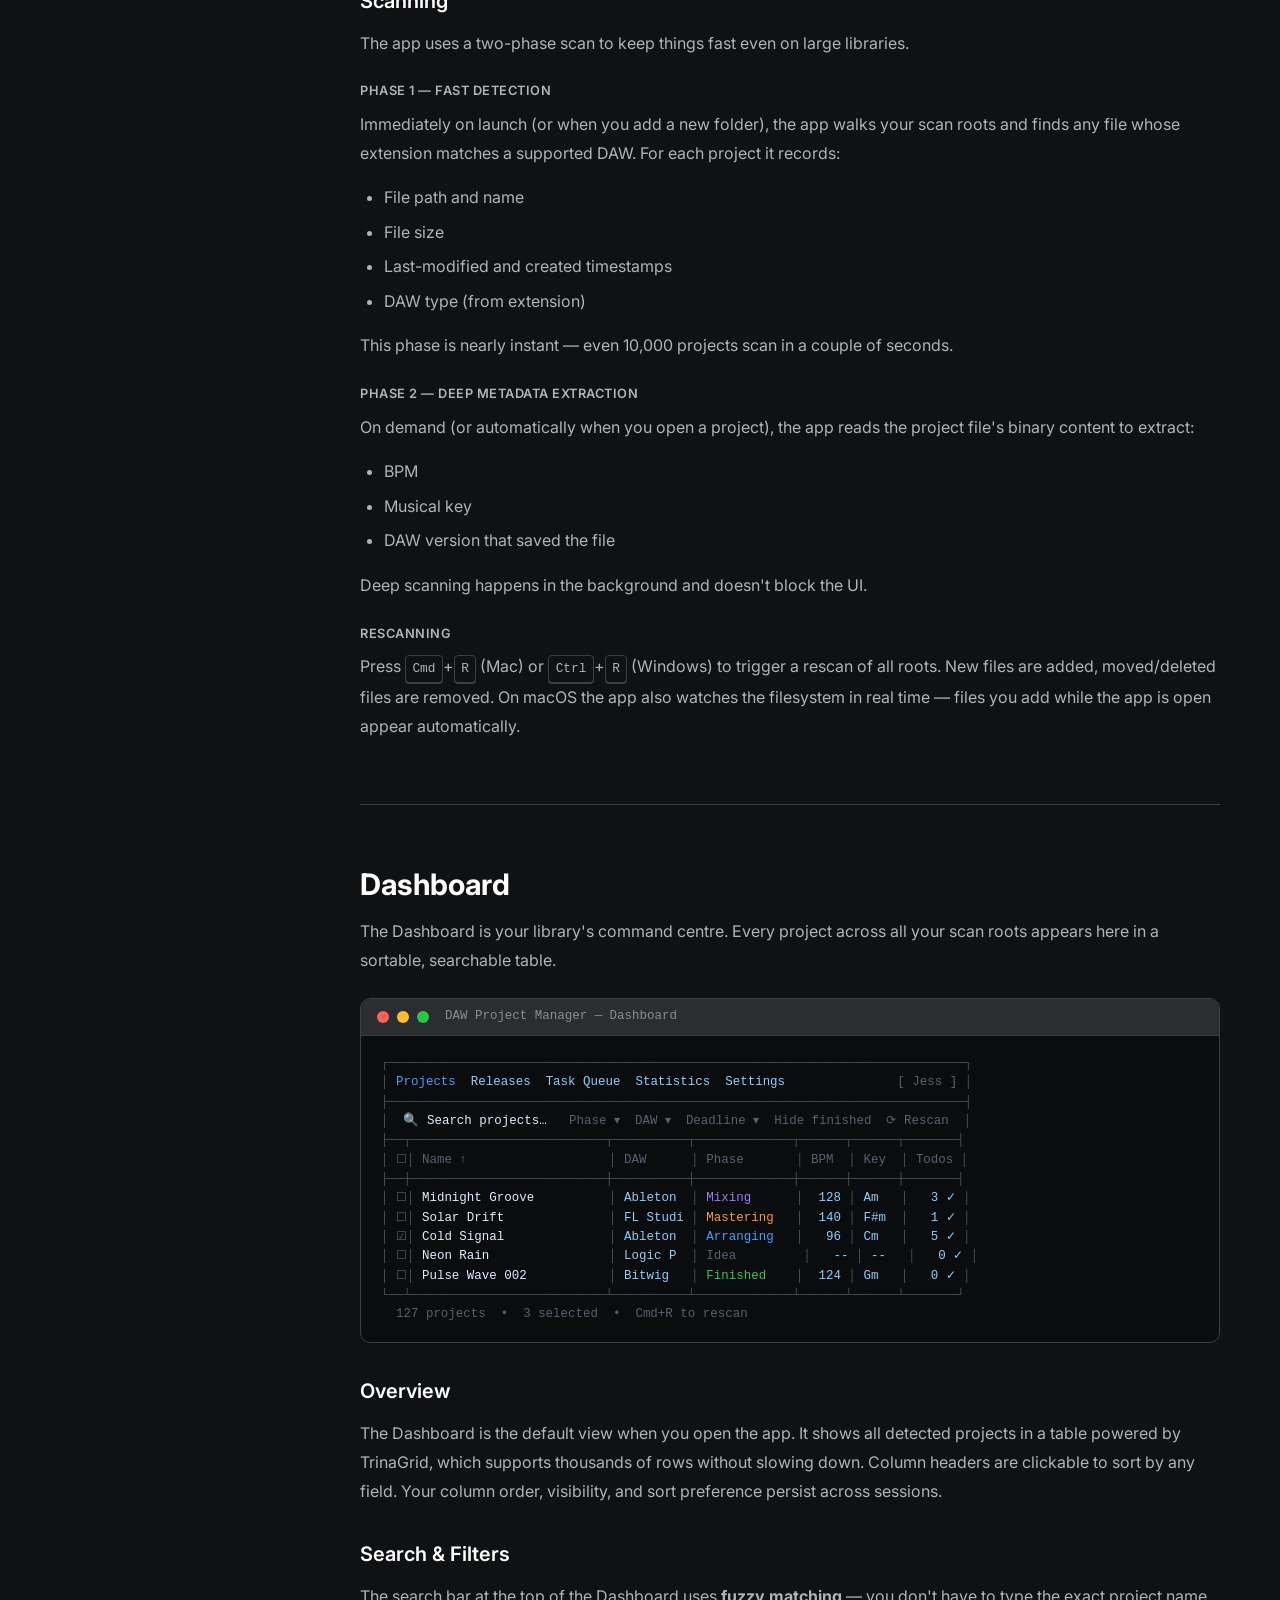
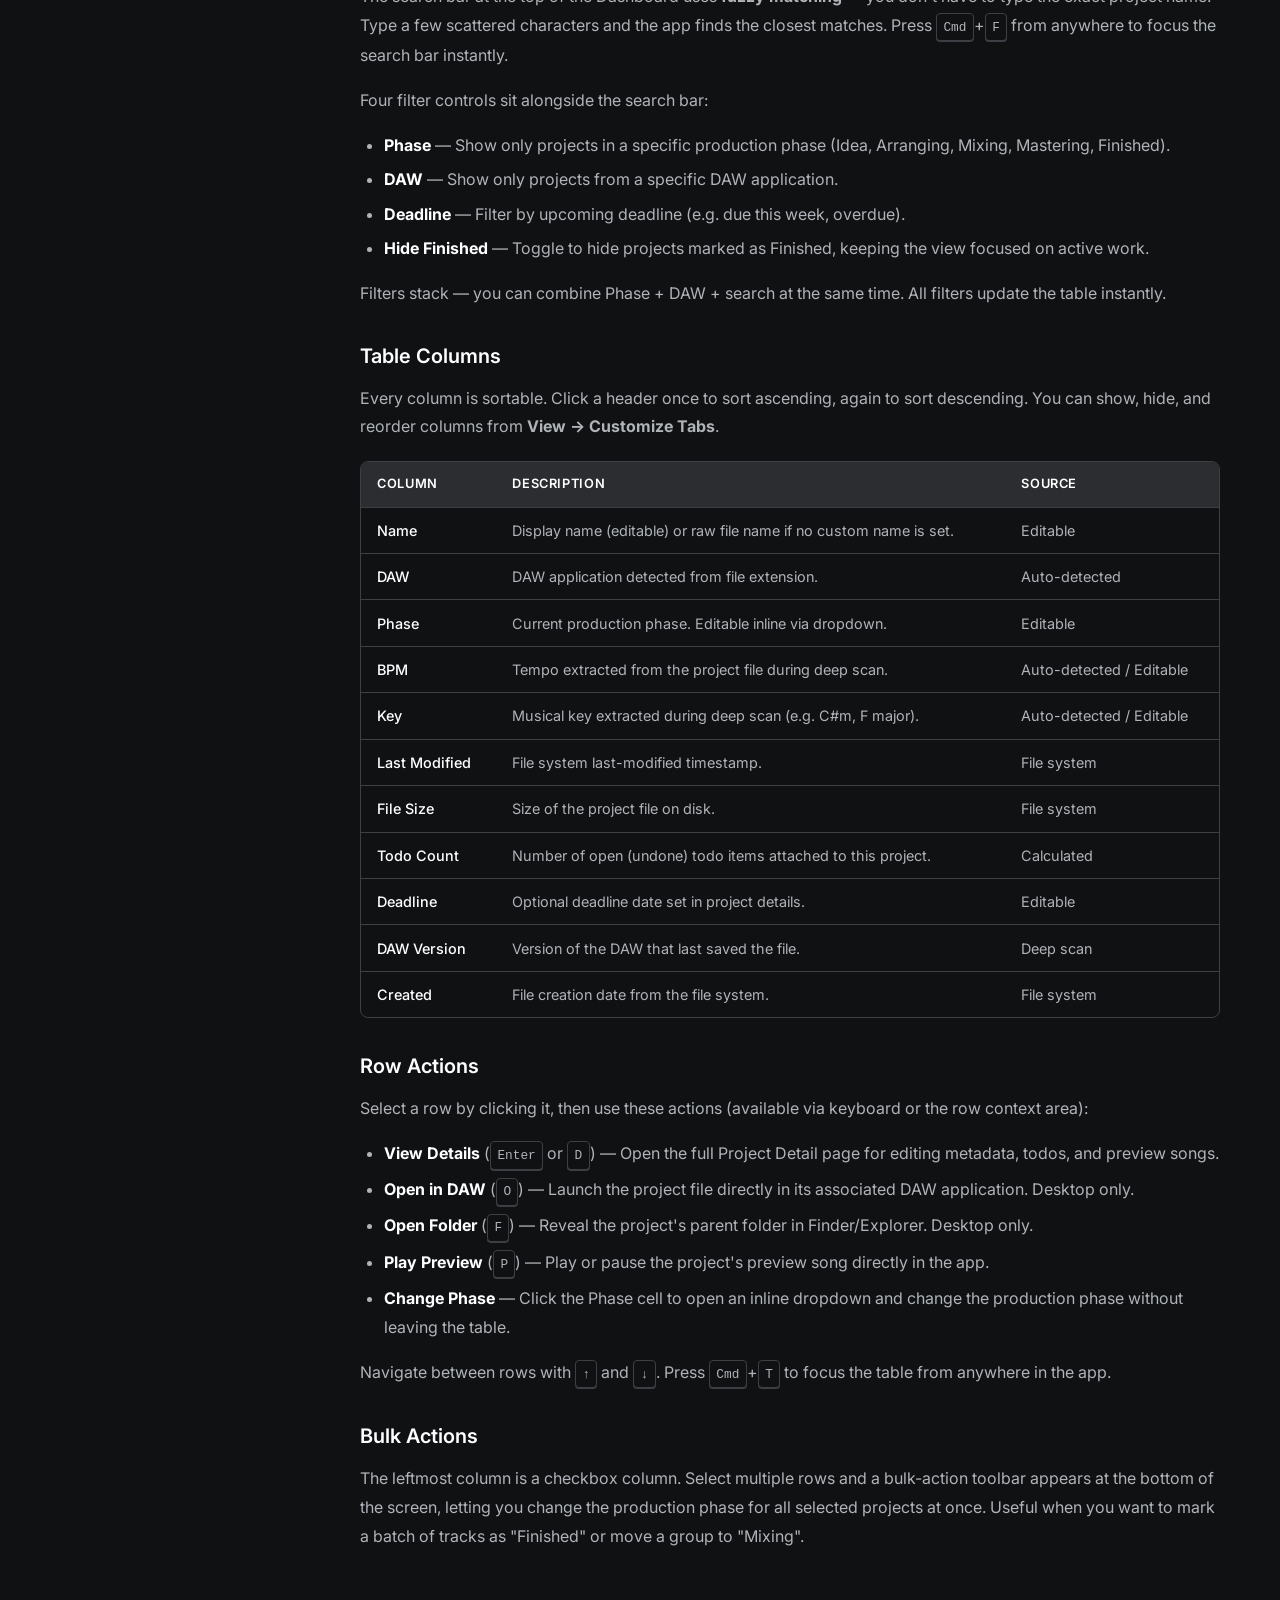
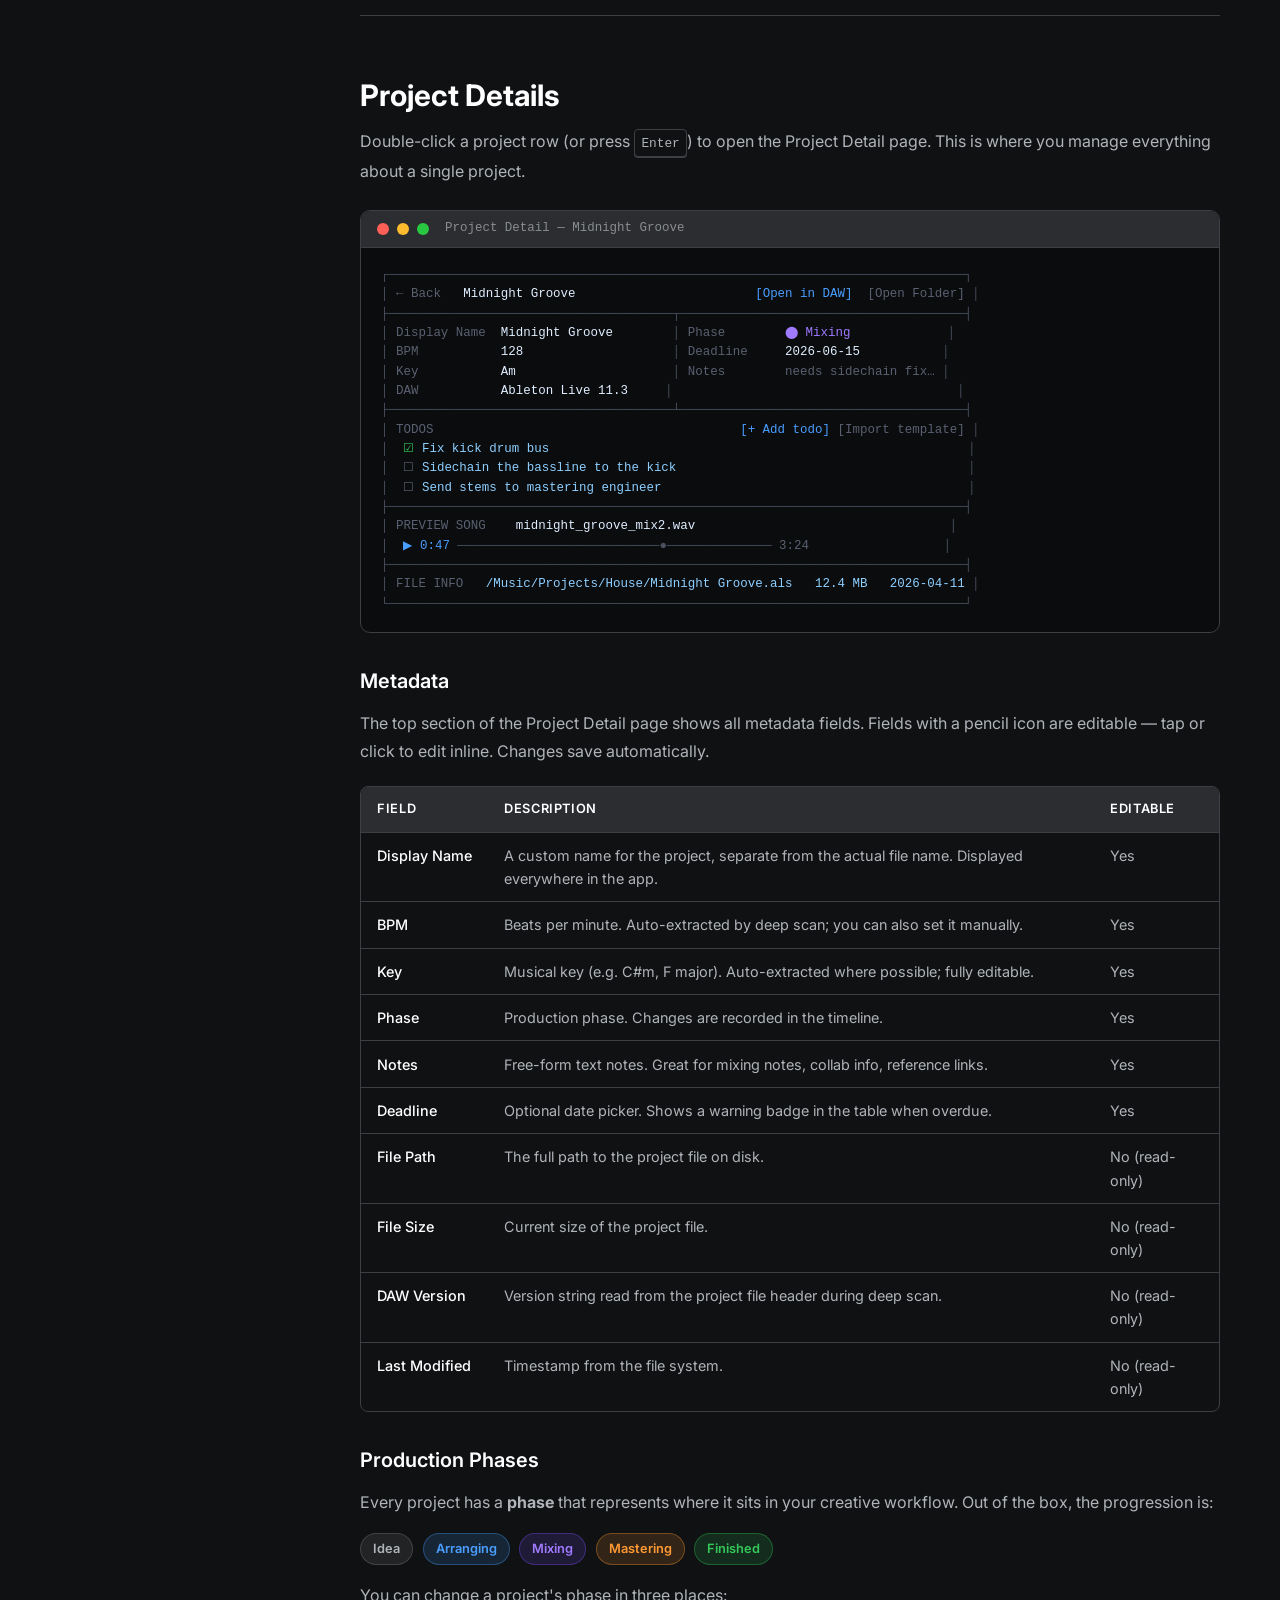
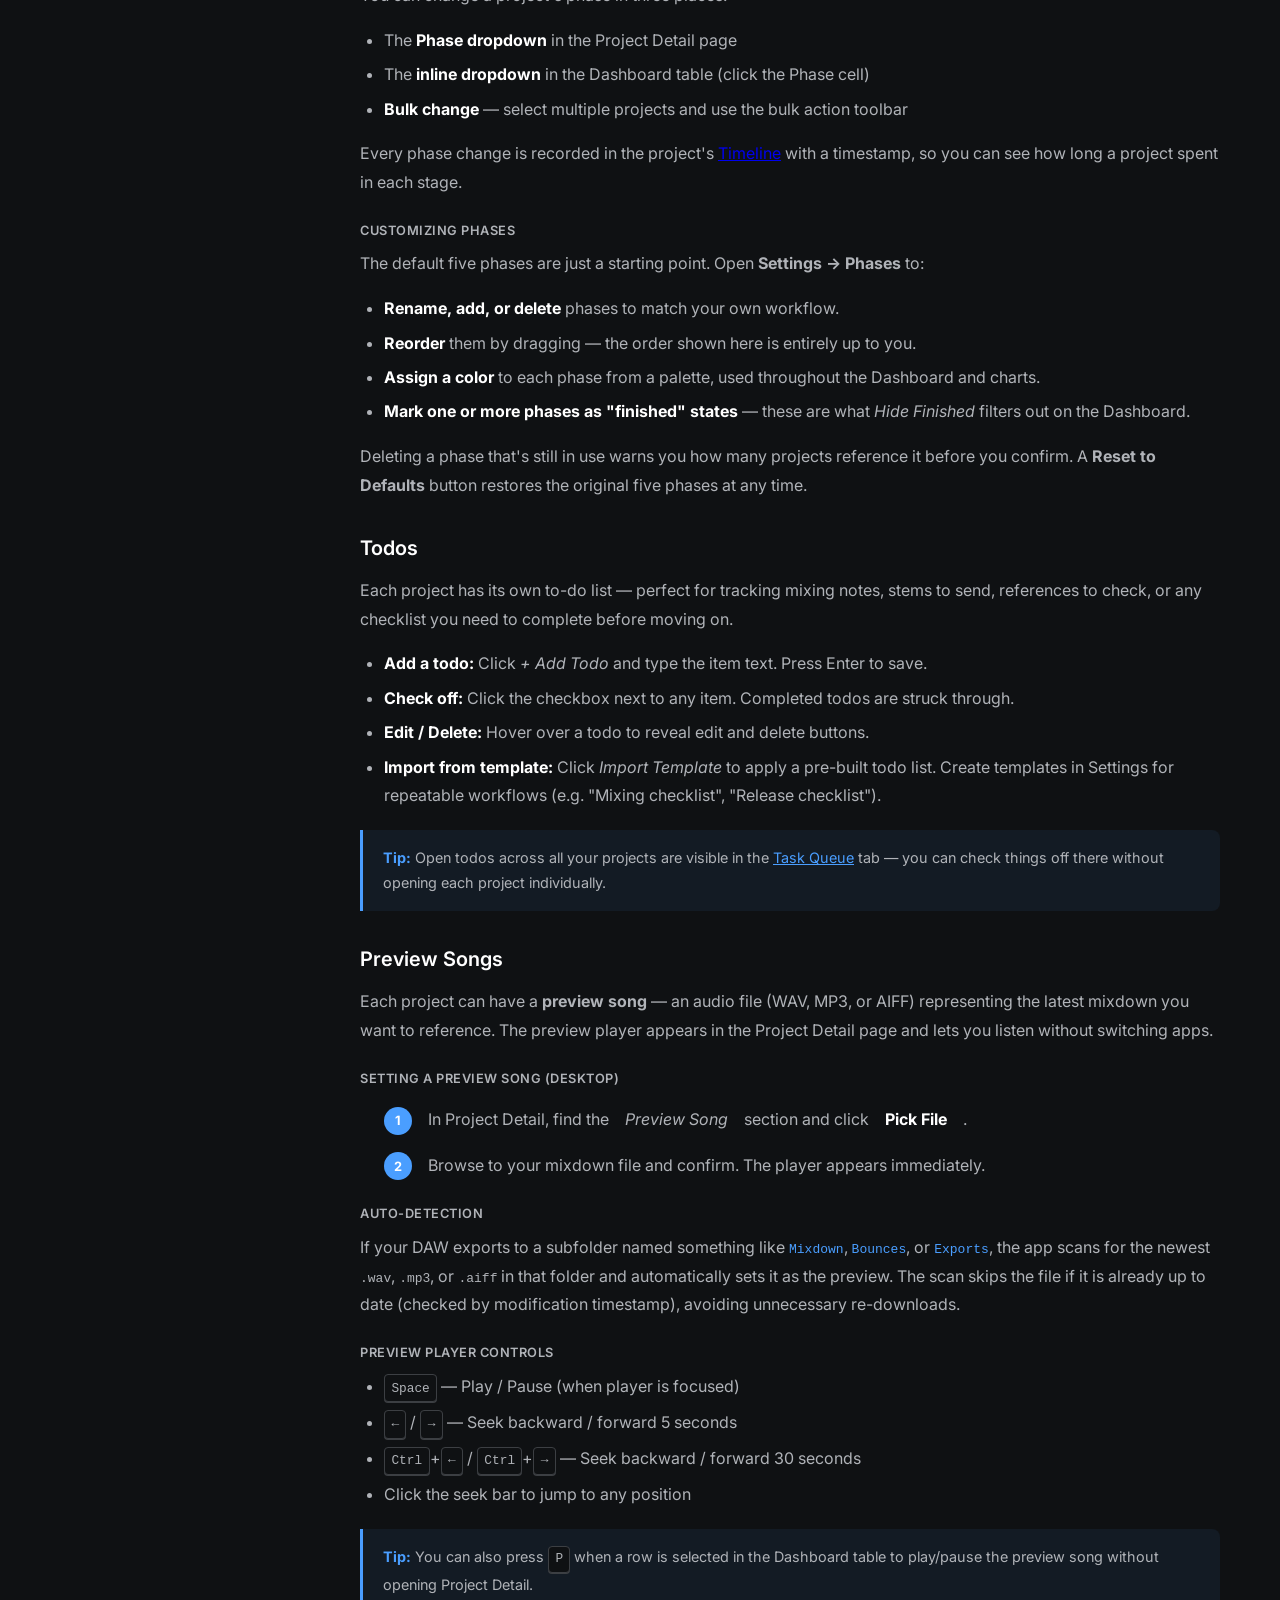
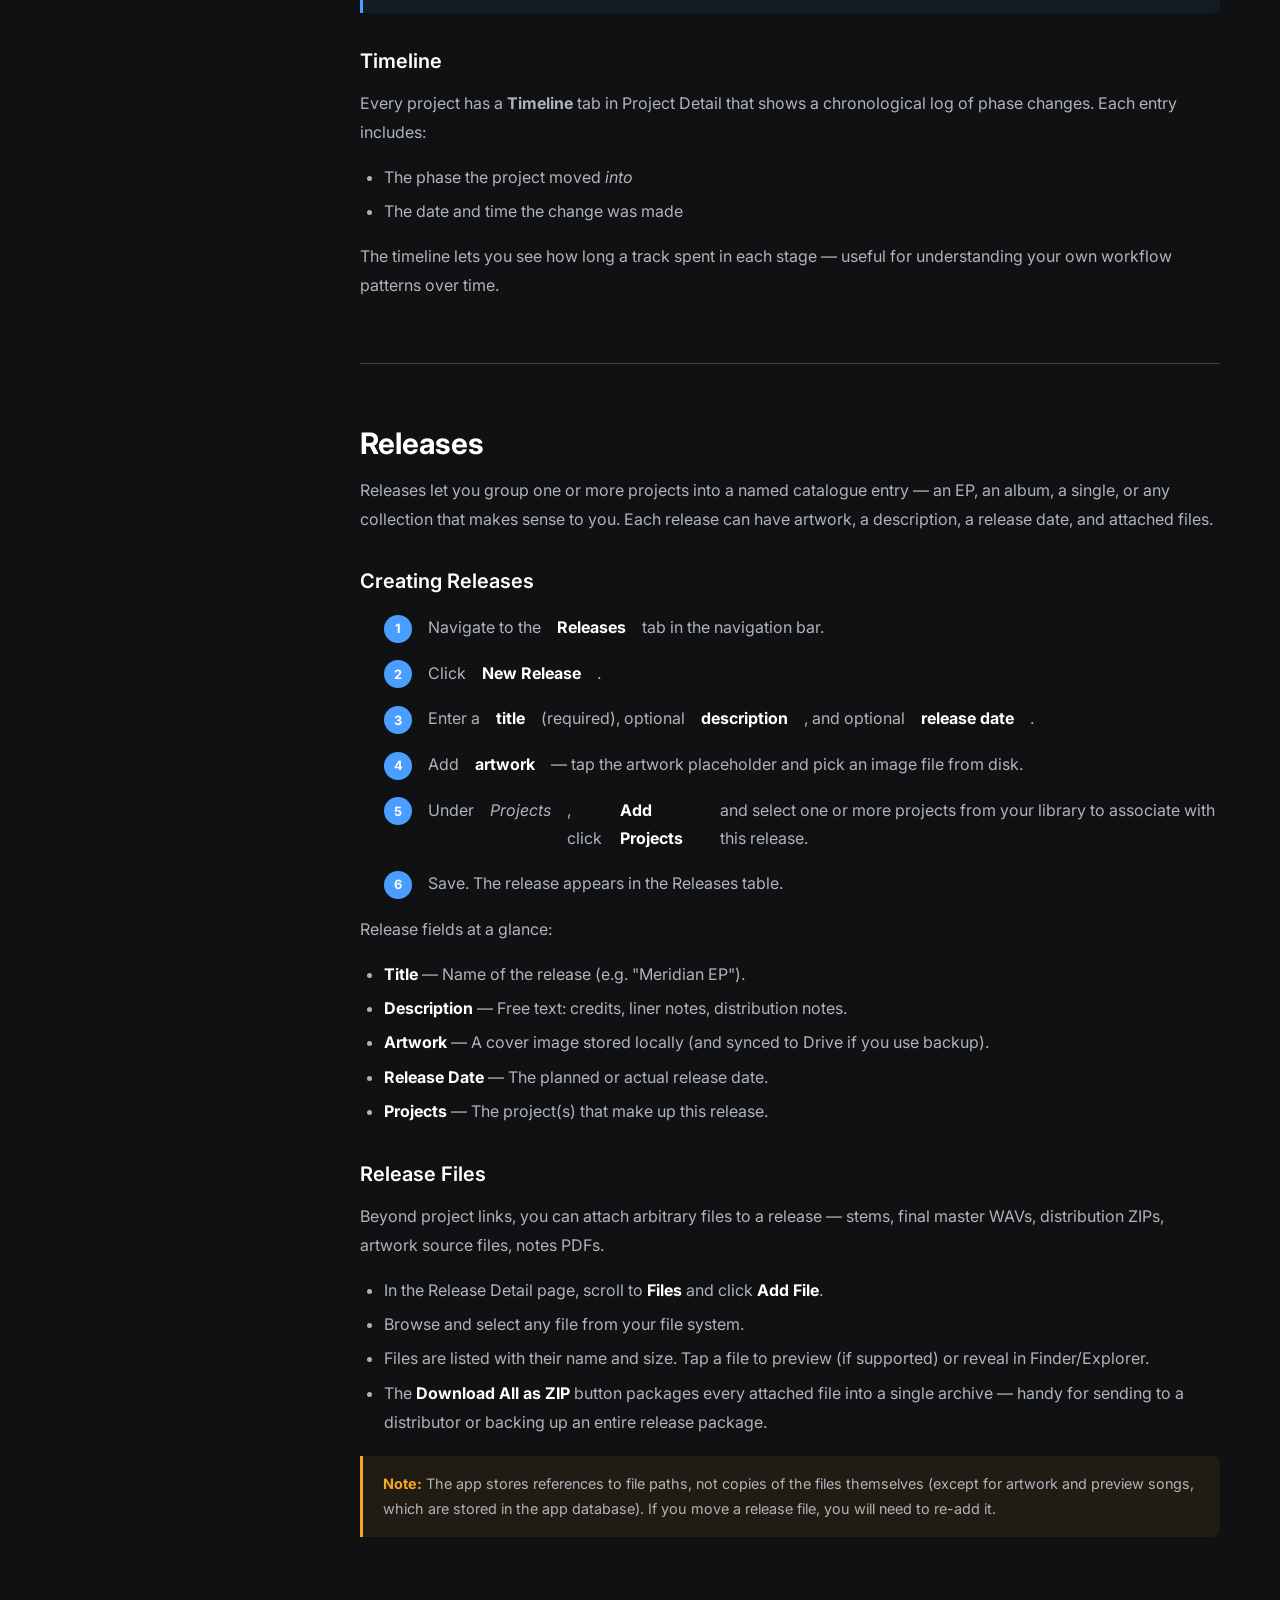
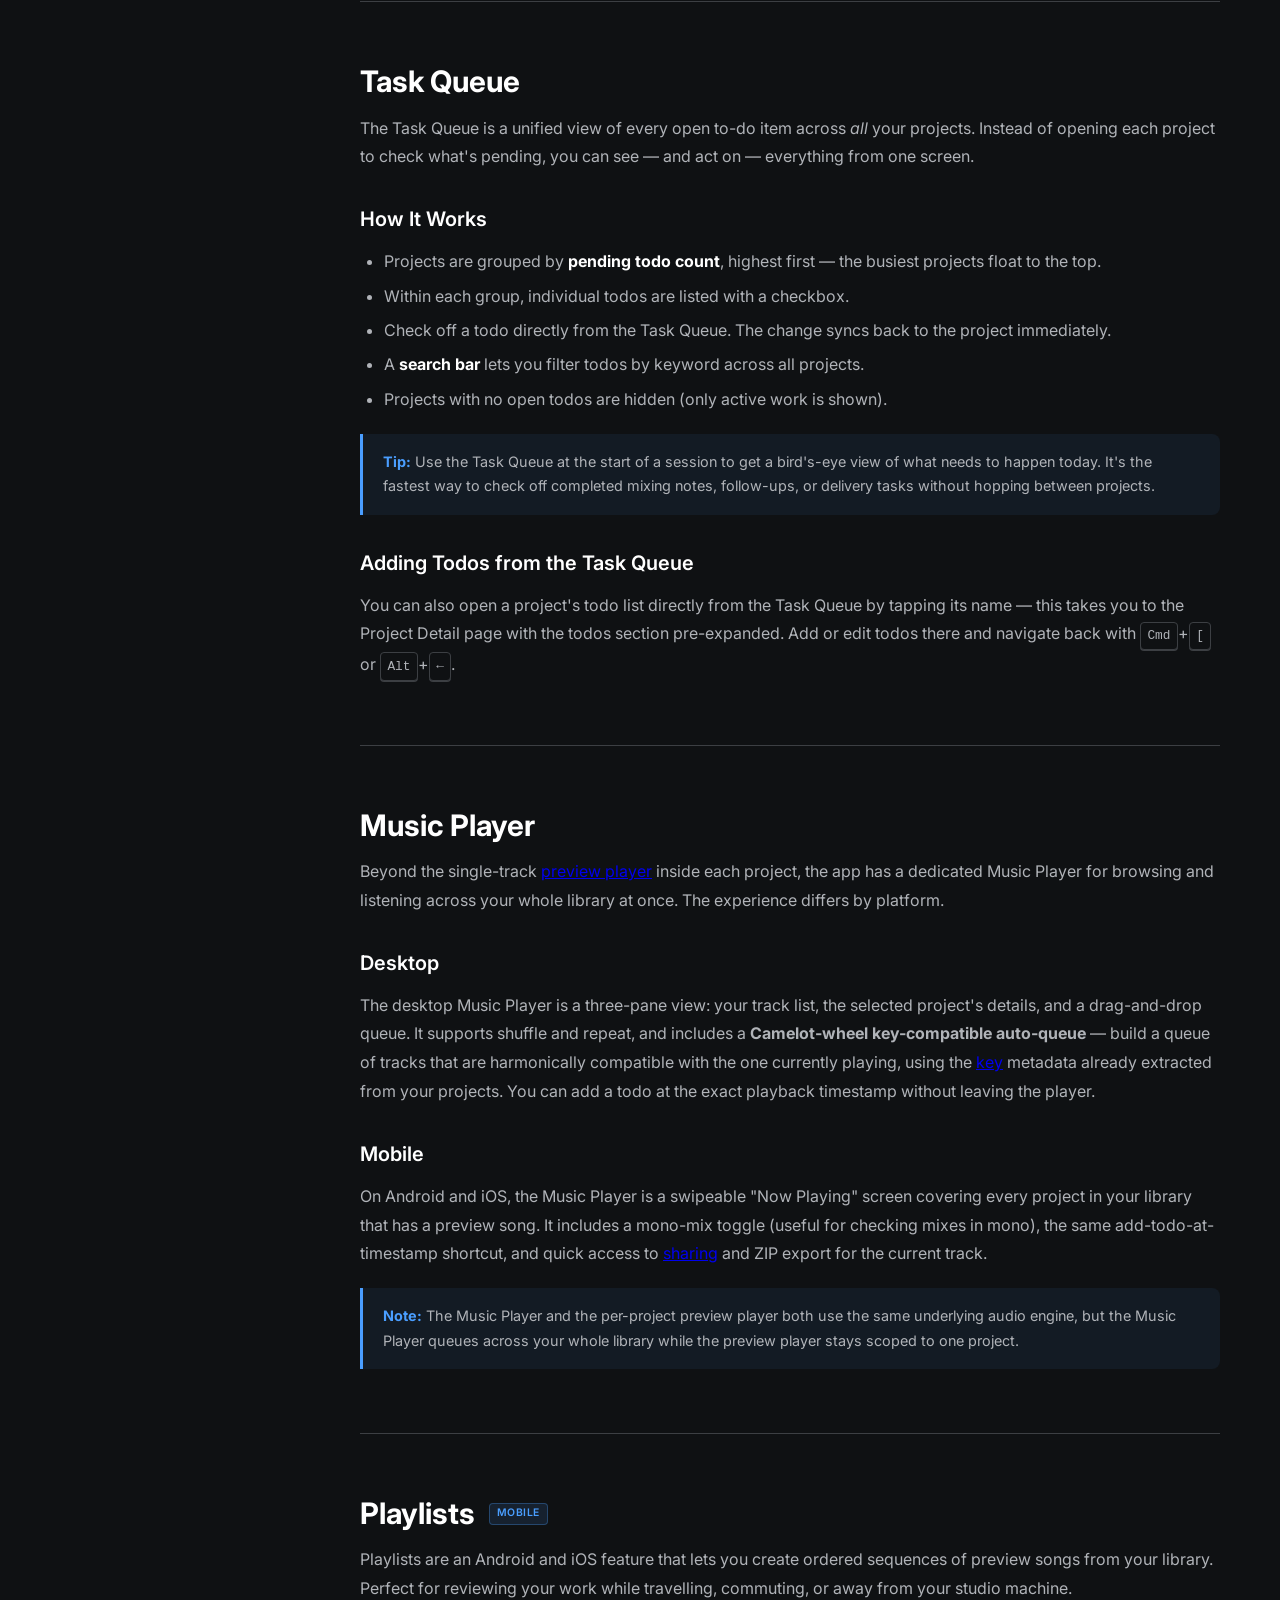
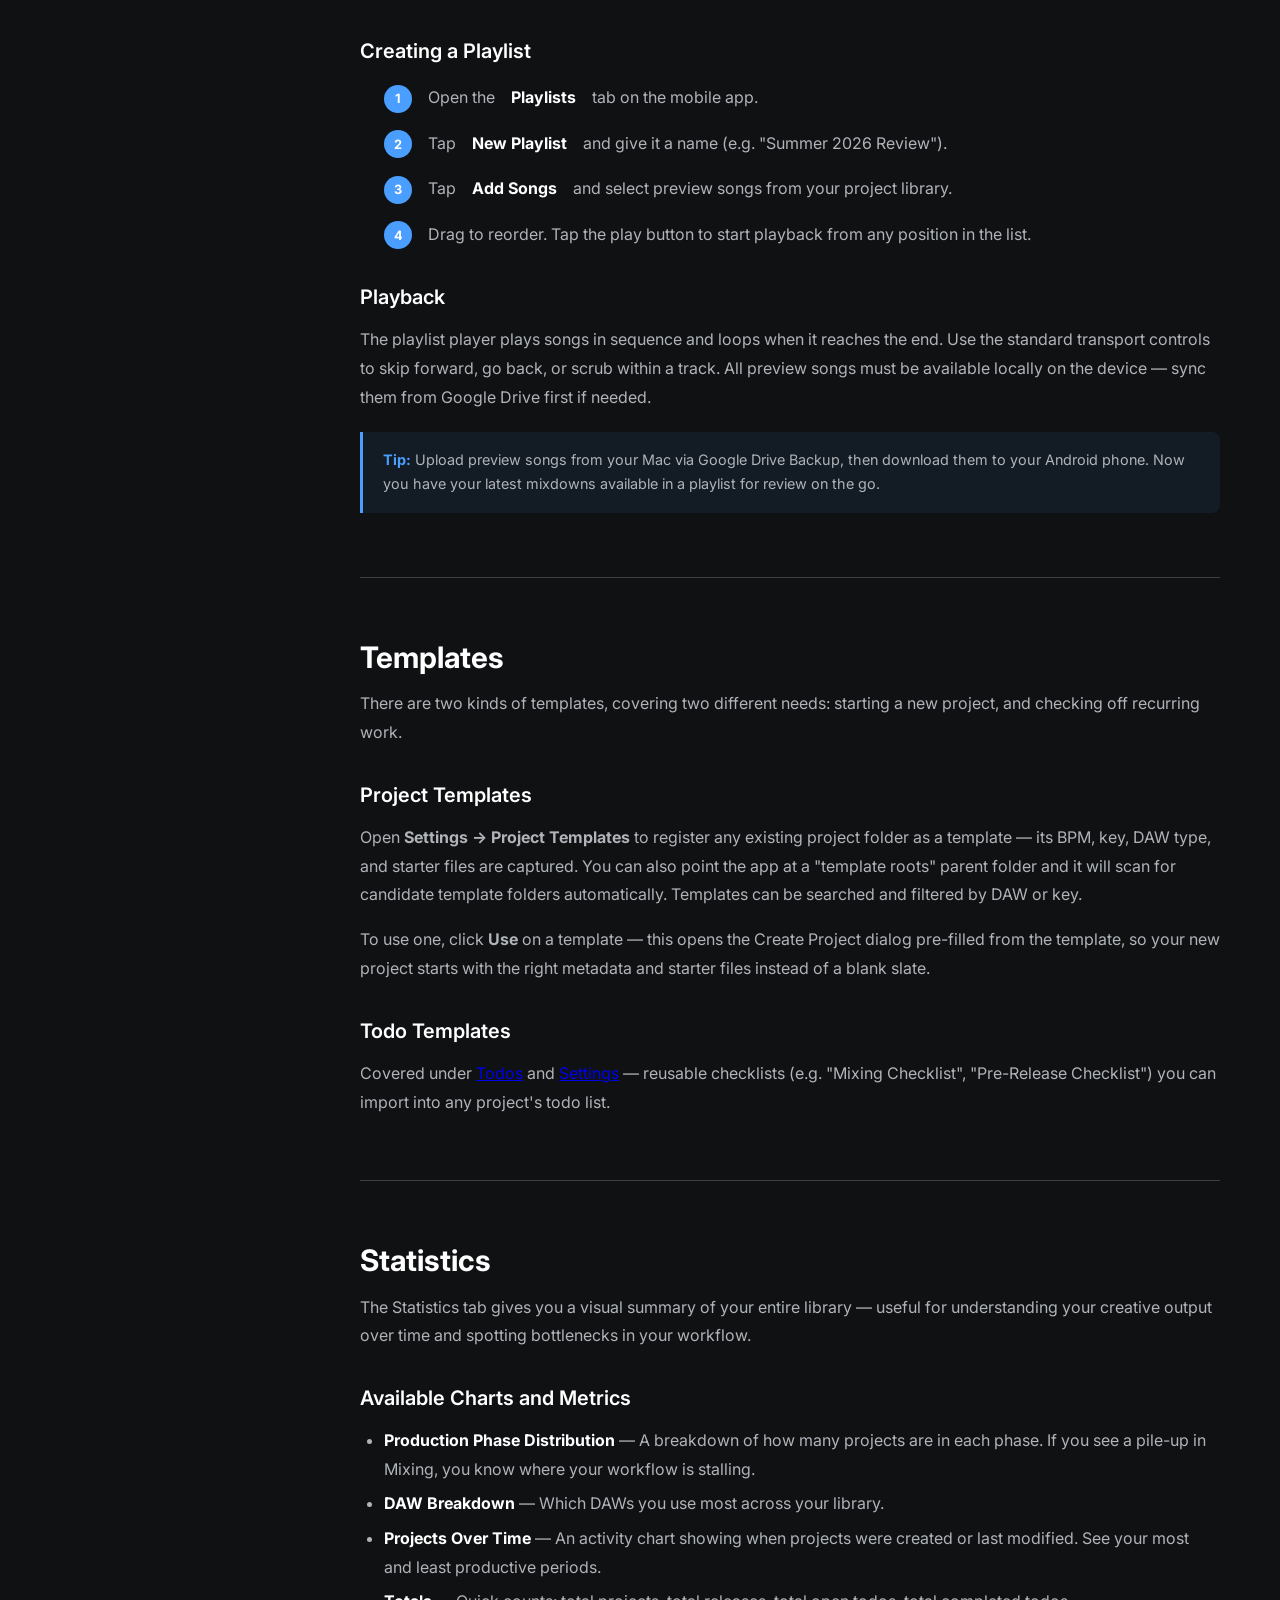
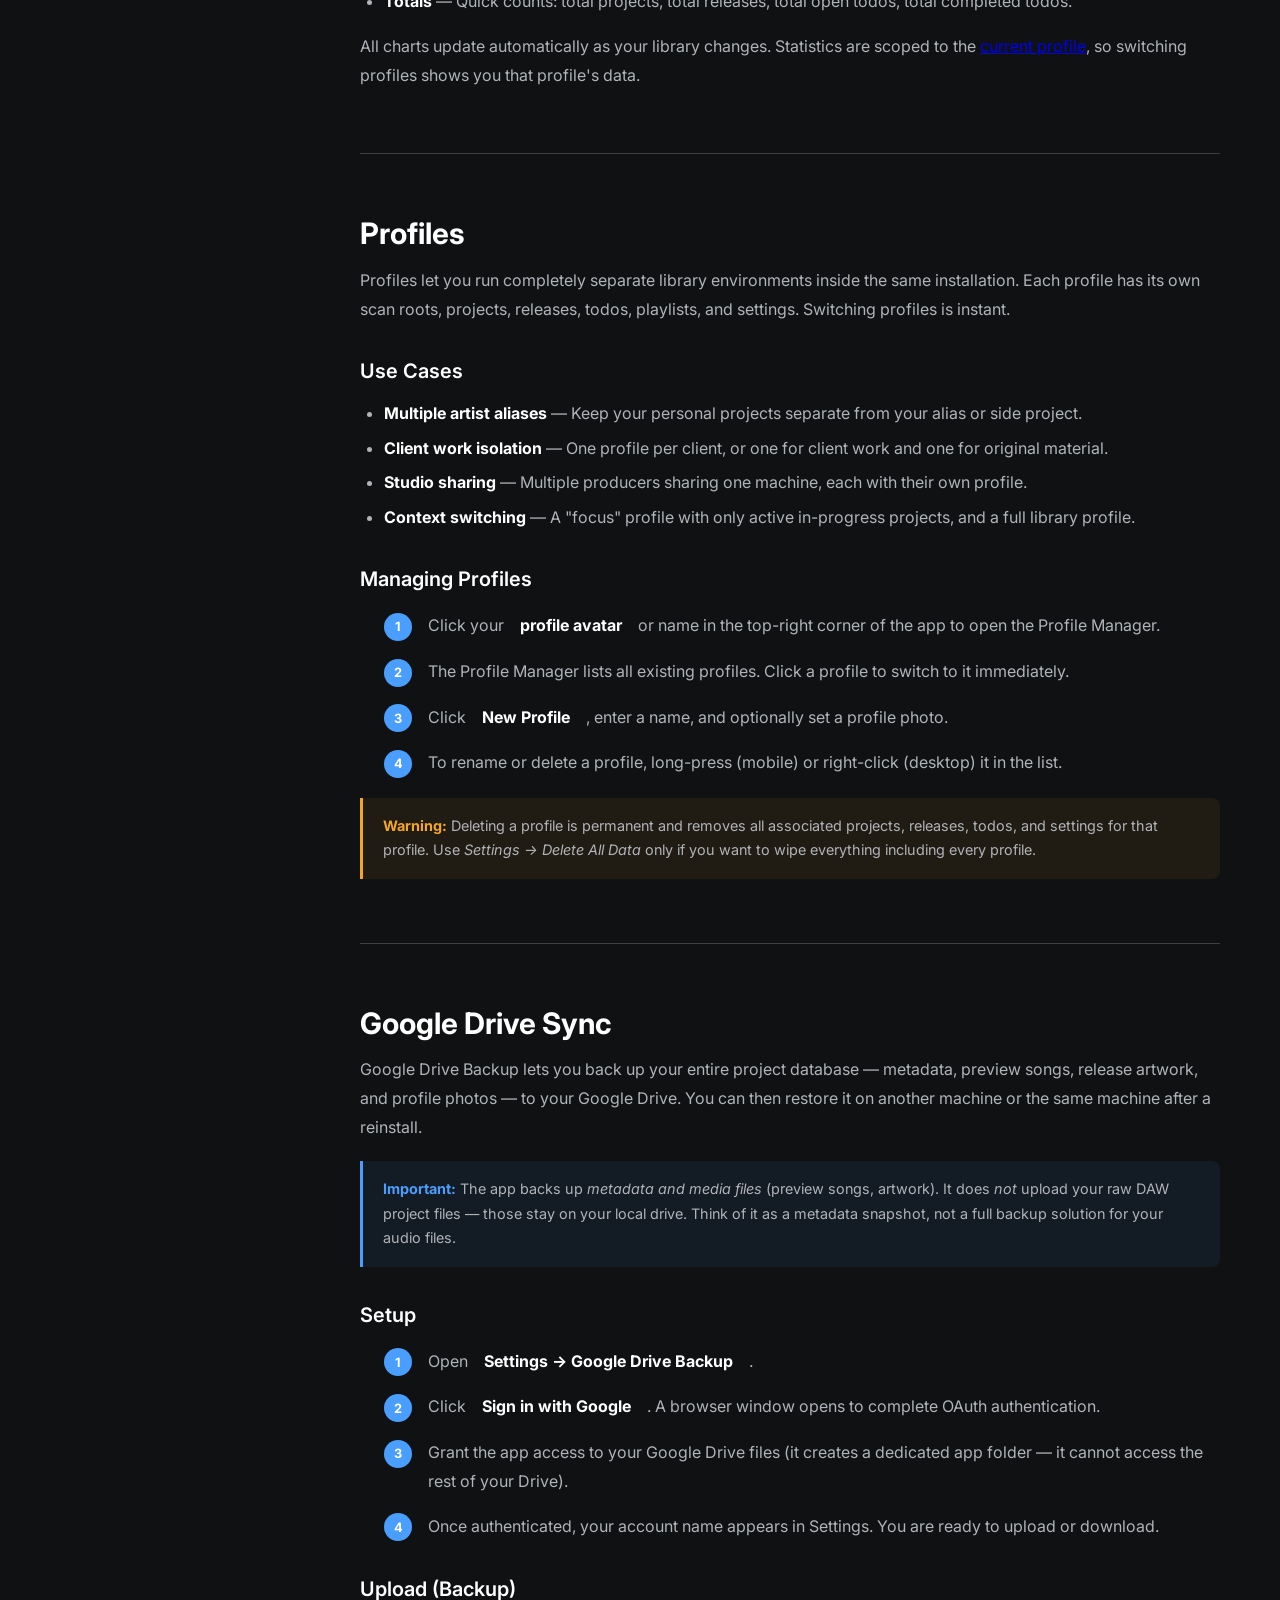
==== commit 51a6328f: "Add Zrythm to the DAW list and a Linux AppImage download option - Zrythm (.zpj) joins the "Additiona" ====
--- a/docs.html
+++ b/docs.html
@@ -657,6 +657,18 @@
                     <li>Launch from the Start menu. The onboarding wizard appears on first run.</li>
                 </ol>
 
+                <h4>Linux</h4>
+                <ol class="steps">
+                    <li><strong>Download the AppImage</strong> from the <a href="https://github.com/bandpassrecords/daw-project-manager/releases" style="color:var(--accent);">Releases page</a> on GitHub.</li>
+                    <li><strong>Make it executable</strong> — <code style="font-family:monospace;">chmod +x DAW_Project_Manager_Linux_*.AppImage</code> — then double-click or run it directly. No installer, no root access needed.</li>
+                    <li>A <code style="font-family:monospace;">.flatpak</code> bundle is also attached to every release for sideloading (Flathub submission pending); see the <a href="https://github.com/bandpassrecords/daw-project-manager/tree/main/flatpak" target="_blank" rel="noopener noreferrer" style="color:var(--accent);">flatpak/</a> folder in the repo for how to build or install it.</li>
+                    <li>The app opens and the <a href="#first-launch">onboarding wizard</a> appears.</li>
+                </ol>
+
+                <div class="callout callout-info">
+                    <strong>Note:</strong> <a href="#google-drive-sync">Google Drive sync</a> isn't offered on Linux — the desktop OAuth flow needs a client secret that can't be safely shipped in an open sideloadable build. A local backup/restore option is available instead under <strong>Settings</strong>.
+                </div>
+
                 <h4>Android</h4>
                 <ol class="steps">
                     <li>Search <strong>DAW Project Manager</strong> on the Google Play Store.</li>
@@ -665,7 +677,7 @@
                 </ol>
 
                 <div class="callout callout-info">
-                    <strong>Tip:</strong> macOS is the primary platform and receives features first. Windows and Android are fully supported. iOS support is in progress.
+                    <strong>Tip:</strong> macOS is the primary platform and receives features first. Windows, Linux, and Android are fully supported. iOS support is in progress.
                 </div>
 
                 <!-- First Launch -->
@@ -1610,6 +1622,7 @@
                             <tr><td>Renoise</td><td><code class="daw-ext">.xrns</code></td></tr>
                             <tr><td>Rosegarden</td><td><code class="daw-ext">.rg</code></td></tr>
                             <tr><td>Samplitude / Sequoia</td><td><code class="daw-ext">.vip</code></td></tr>
+                            <tr><td>Zrythm</td><td><code class="daw-ext">.zpj</code></td></tr>
                         </tbody>
                     </table>
                 </div>
@@ -1654,7 +1667,7 @@
                     </table>
                 </div>
 
-                <p>All other supported DAWs — including the 13 <a href="#supported-daws">additional DAWs</a> above — are detected and scanned but rely on manual entry today.</p>
+                <p>All other supported DAWs — including the 14 <a href="#supported-daws">additional DAWs</a> above — are detected and scanned but rely on manual entry today.</p>
             </div>
 
         </main>
--- a/styles.css
+++ b/styles.css
@@ -323,76 +323,6 @@
     filter: brightness(1);
 }
 
-/* "+N more DAWs supported" expandable section */
-.more-daws {
-    margin-top: 2.5rem;
-    background: var(--bg-card);
-    border: 1px solid var(--border-color);
-    border-radius: 8px;
-    padding: 0.25rem 1.5rem;
-}
-
-.more-daws summary {
-    cursor: pointer;
-    padding: 1rem 0;
-    font-weight: 600;
-    color: var(--text-primary);
-    list-style: none;
-    display: flex;
-    align-items: center;
-    justify-content: space-between;
-}
-
-.more-daws summary::-webkit-details-marker {
-    display: none;
-}
-
-.more-daws summary::after {
-    content: '+';
-    font-size: 1.4rem;
-    font-weight: 400;
-    color: var(--text-secondary);
-    transition: transform 0.2s ease;
-    line-height: 1;
-}
-
-.more-daws[open] summary::after {
-    transform: rotate(45deg);
-}
-
-.more-daws summary:hover {
-    color: var(--primary-color);
-}
-
-.more-daws-list {
-    display: grid;
-    grid-template-columns: repeat(auto-fill, minmax(220px, 1fr));
-    gap: 0.5rem 1.5rem;
-    padding-bottom: 1rem;
-    border-top: 1px solid var(--border-color);
-    padding-top: 1rem;
-}
-
-.more-daws-item {
-    display: flex;
-    align-items: center;
-    justify-content: space-between;
-    gap: 0.75rem;
-    padding: 0.4rem 0;
-    color: var(--text-secondary);
-    font-size: 0.95rem;
-}
-
-.more-daws-note {
-    padding-bottom: 1.25rem;
-    font-size: 0.85rem;
-    color: var(--text-secondary);
-}
-
-.more-daws-note a {
-    color: var(--primary-color);
-}
-
 /* Download Section */
 .download {
     padding: 6rem 0;
@@ -451,6 +381,14 @@
     padding-top: 1rem;
     border-top: 1px solid var(--border-color);
     text-align: center;
+}
+
+.other-platform-link a {
+    display: block;
+}
+
+.other-platform-link a + a {
+    margin-top: 0.4rem;
 }
 
 .btn-link {
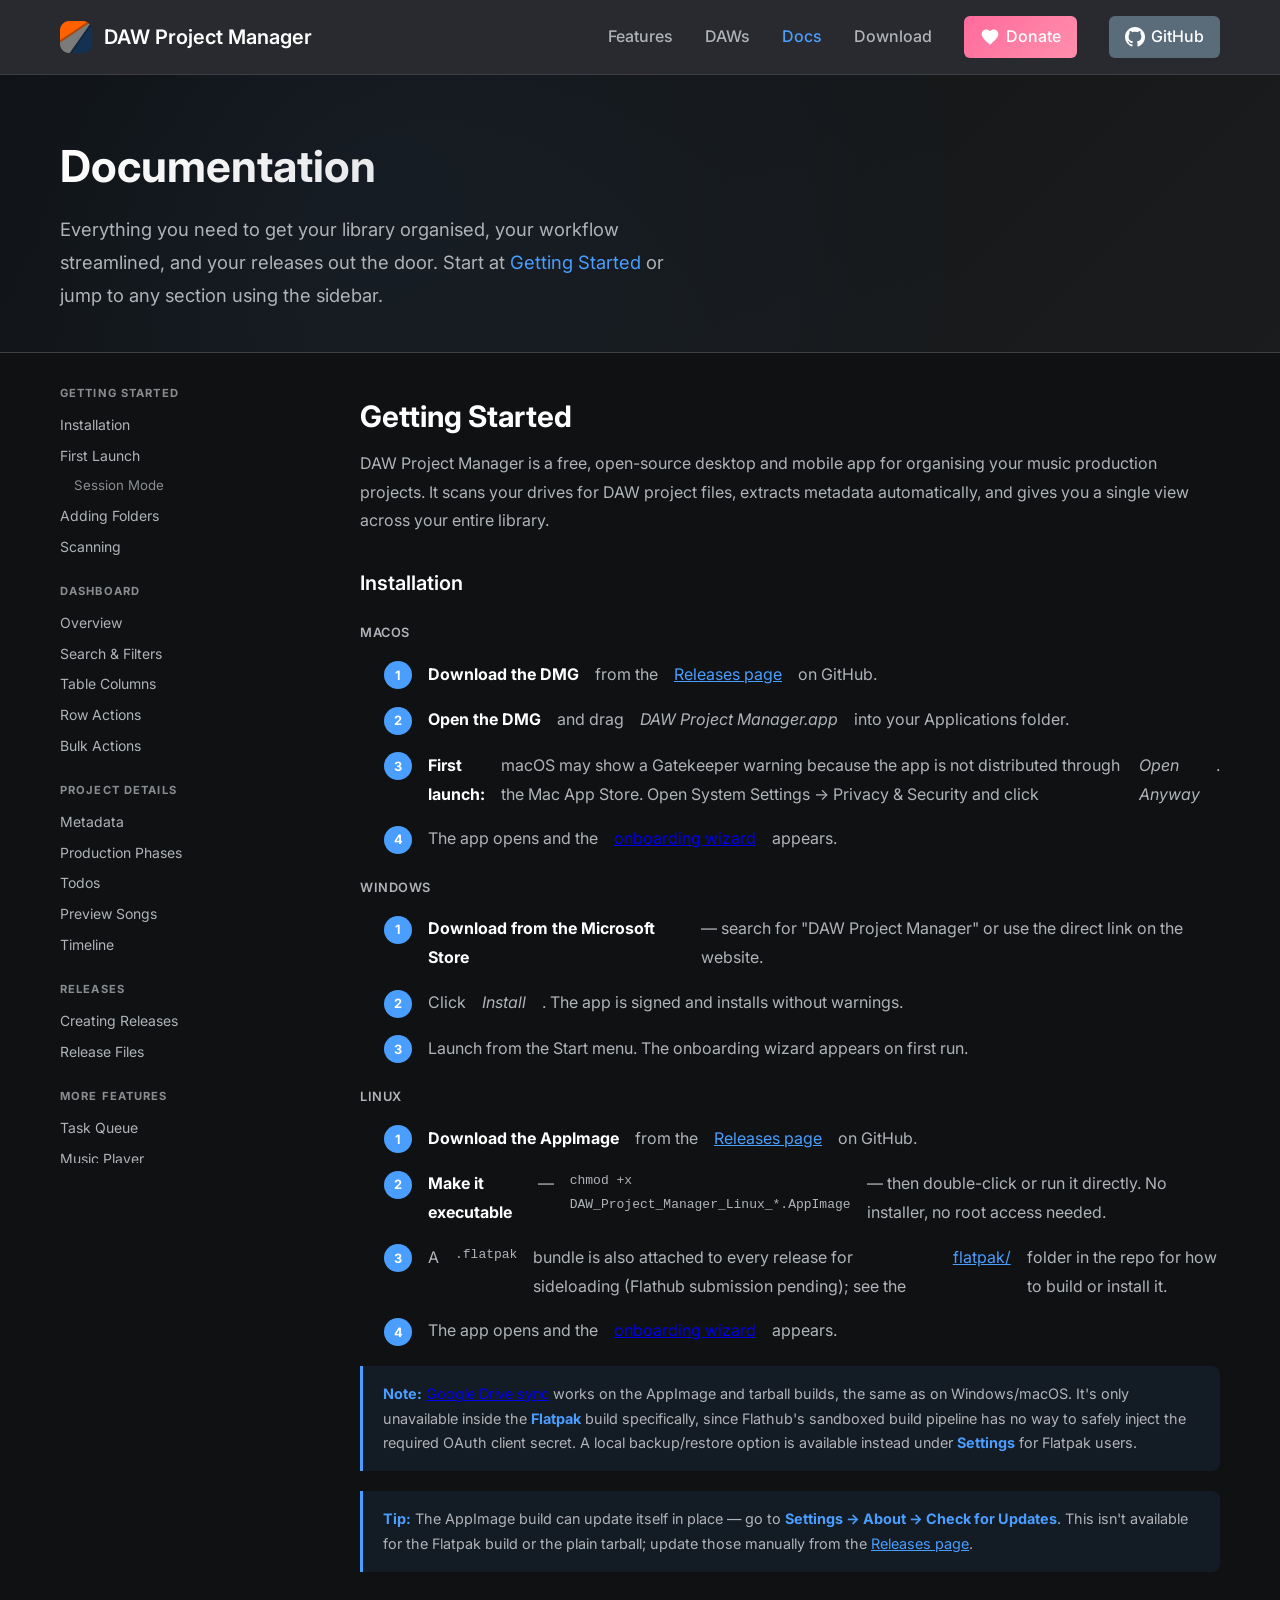
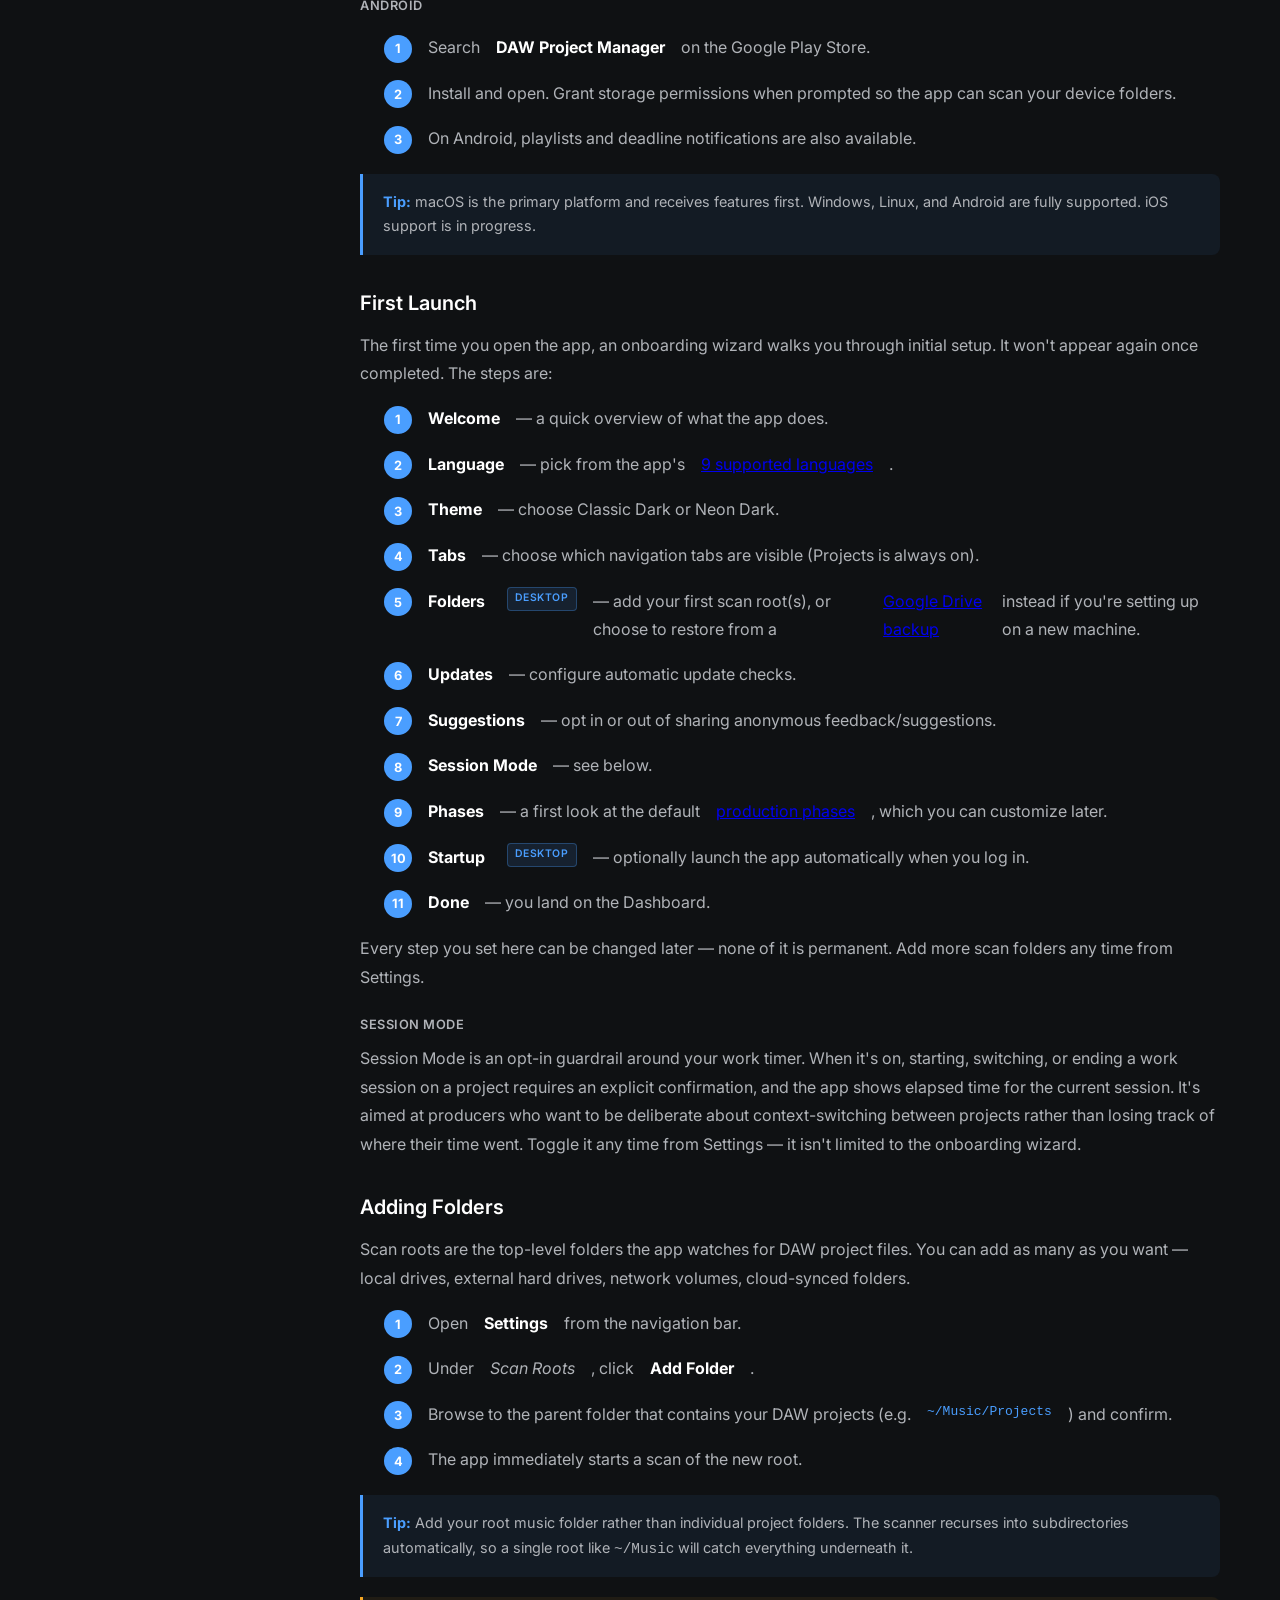
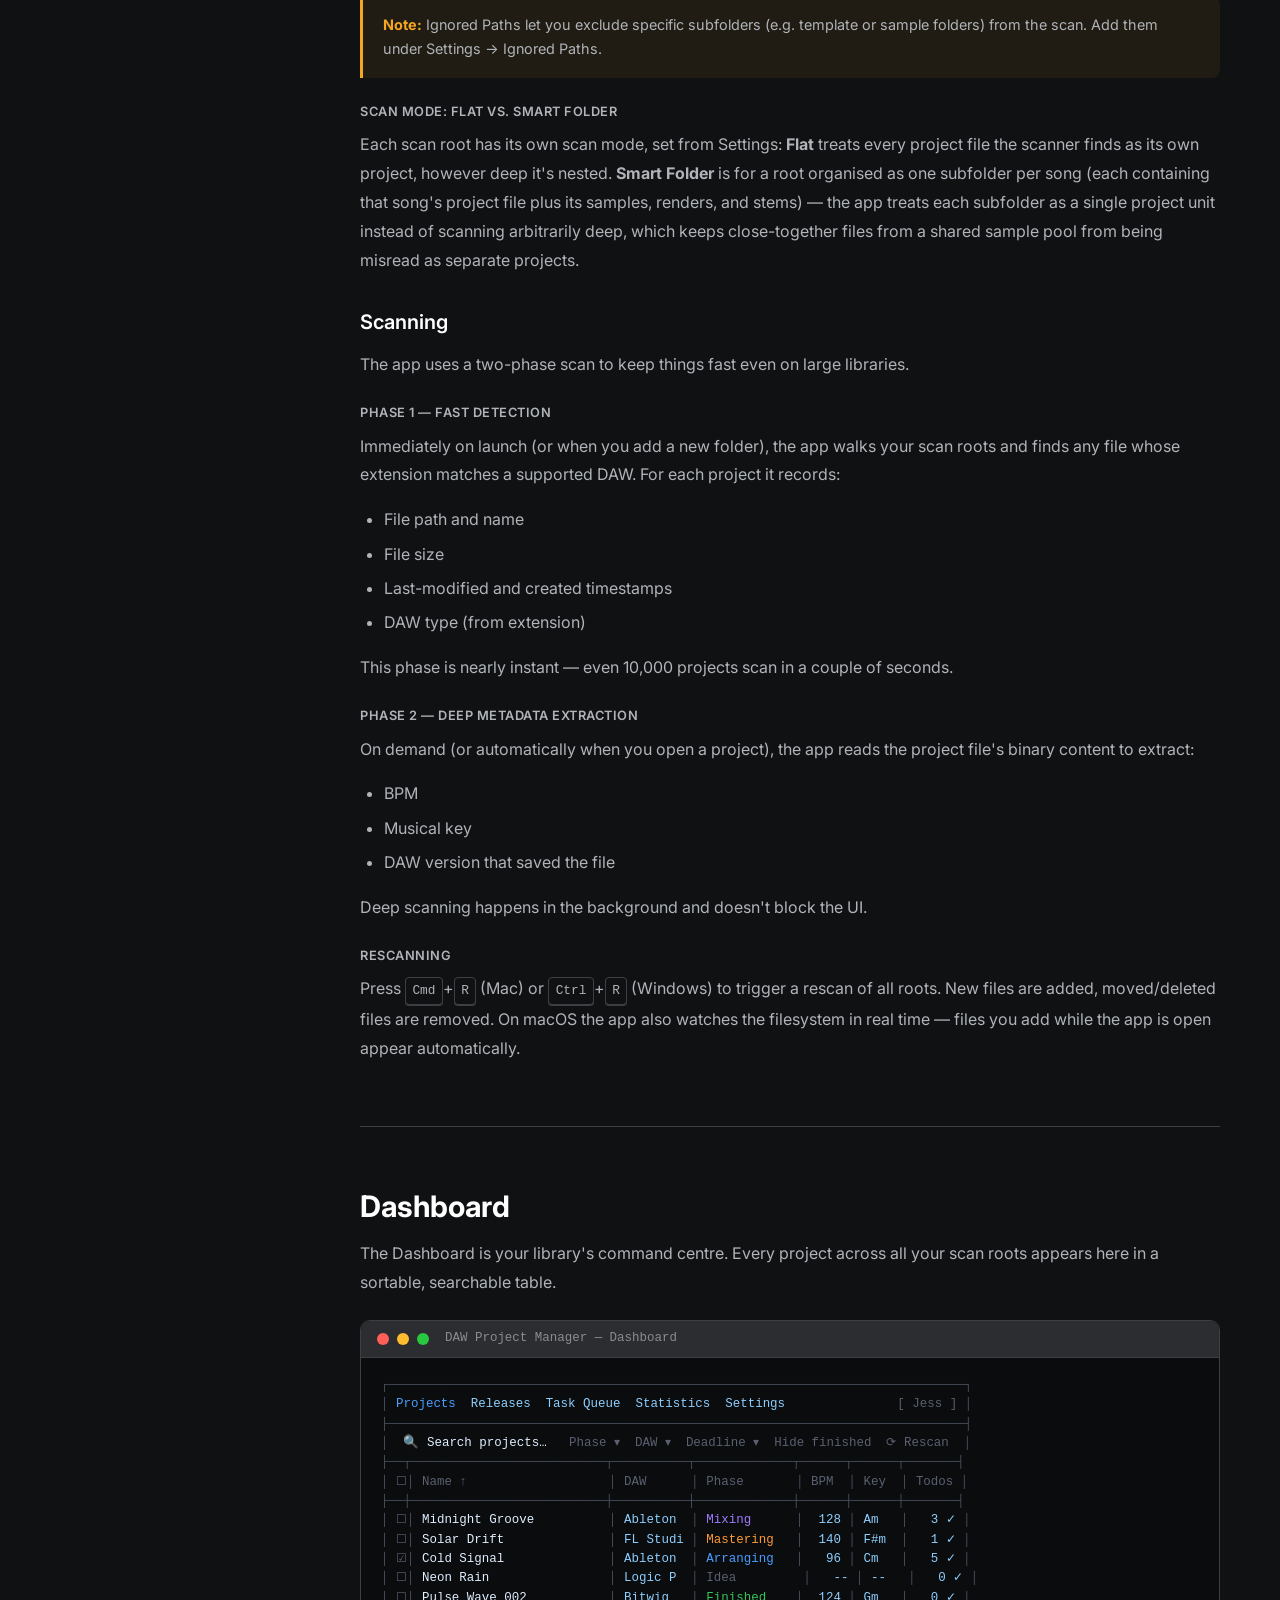
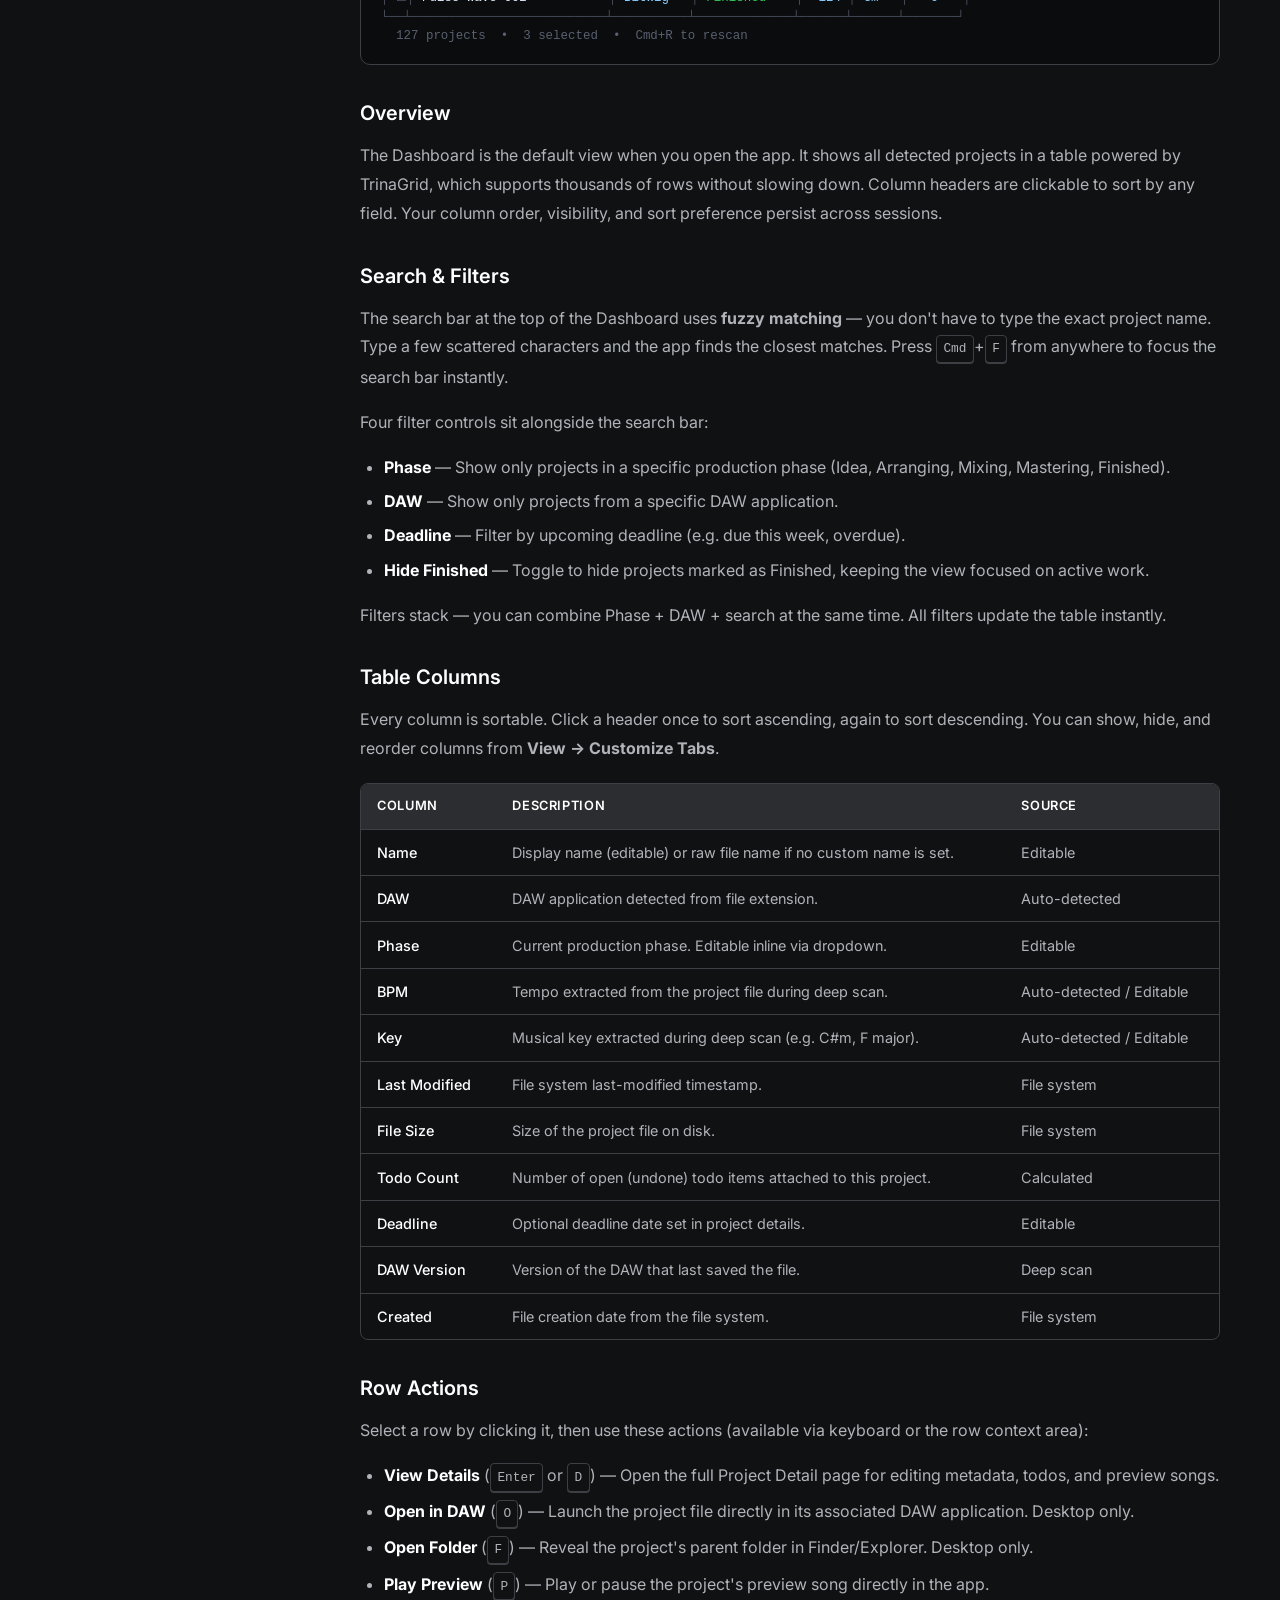
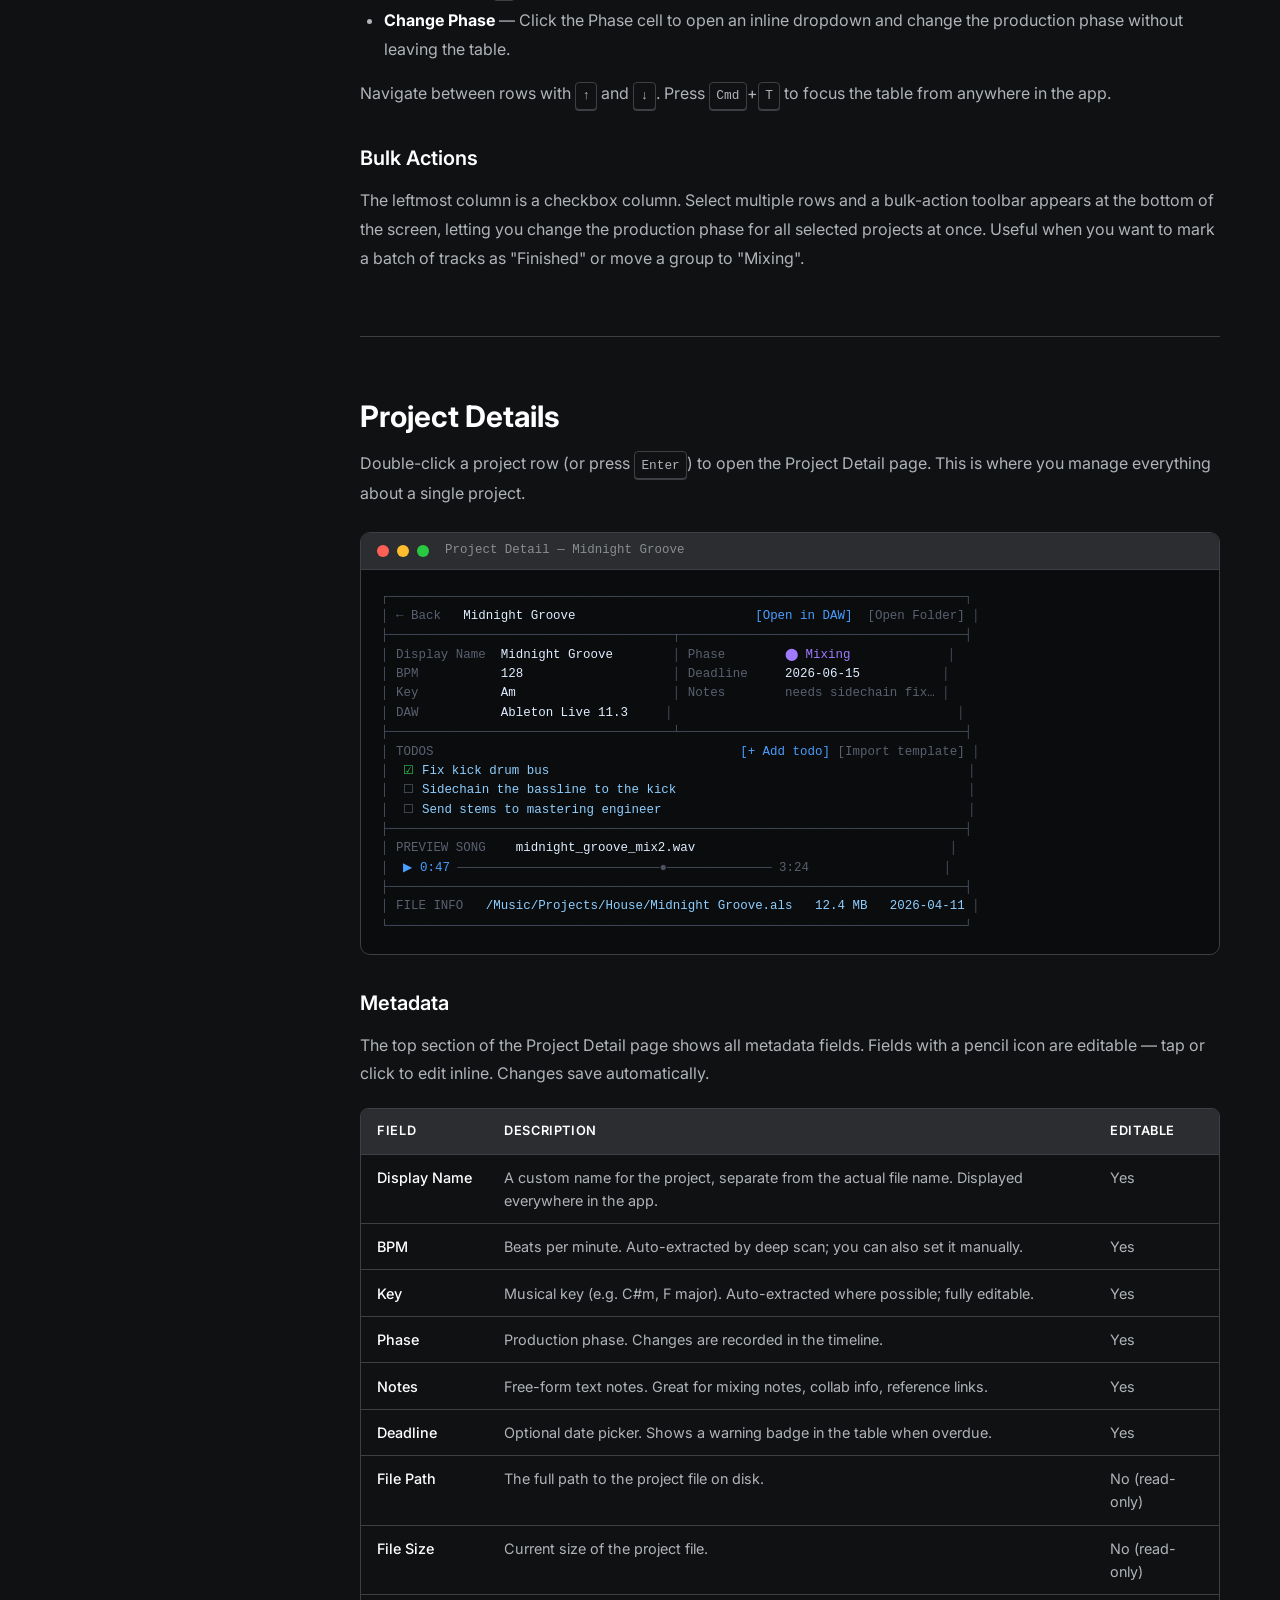
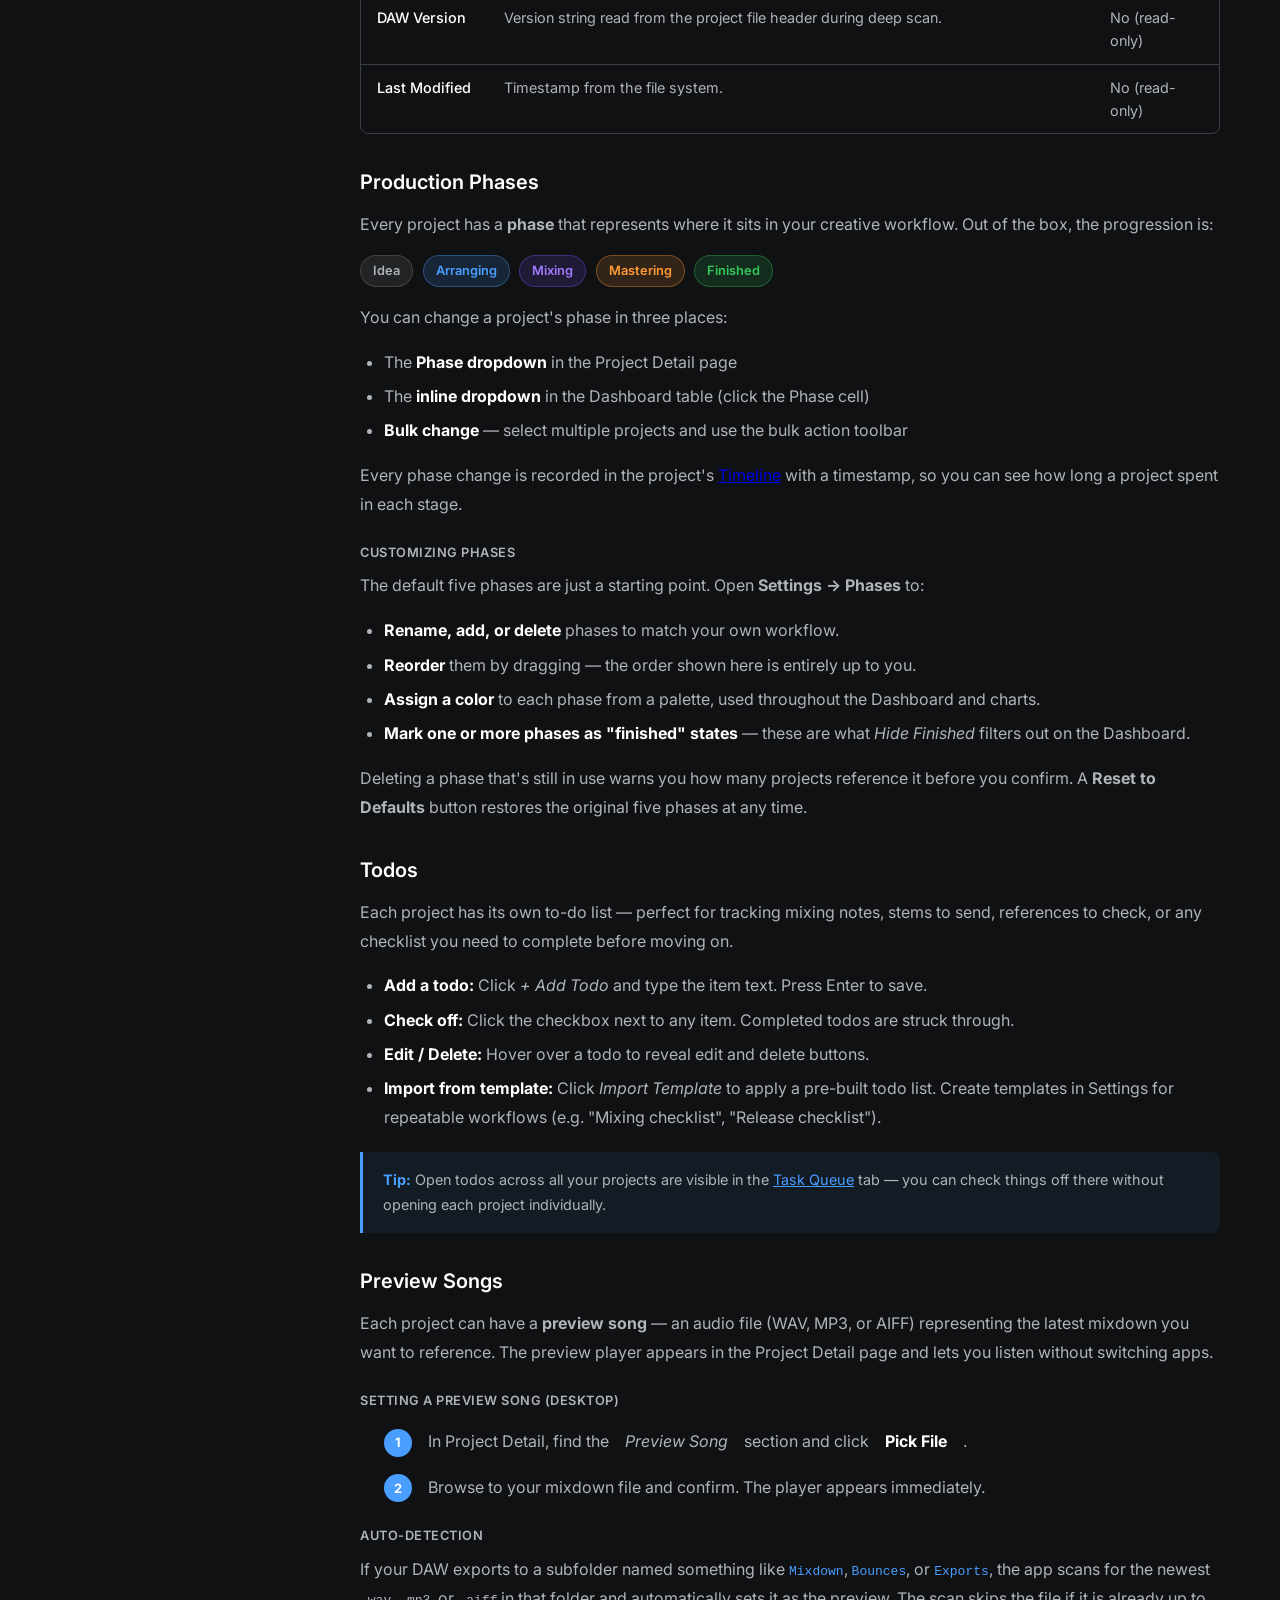
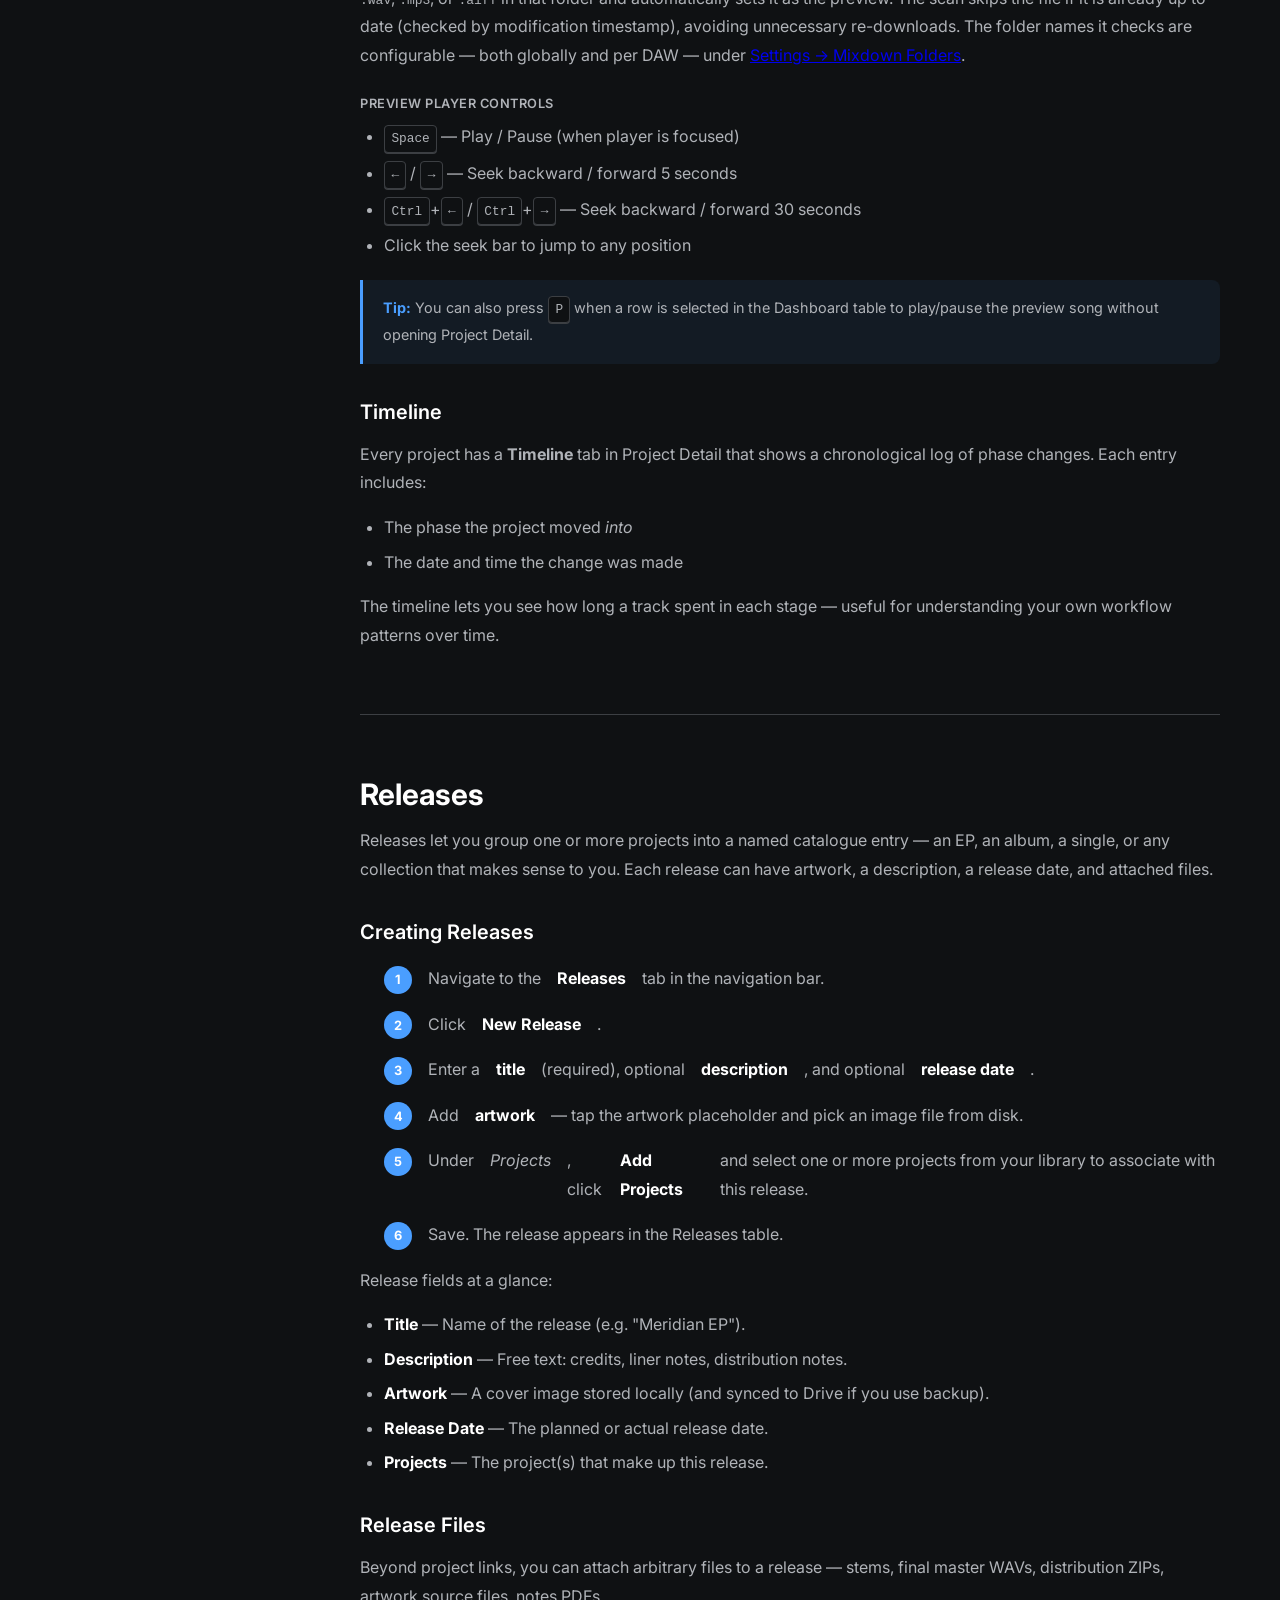
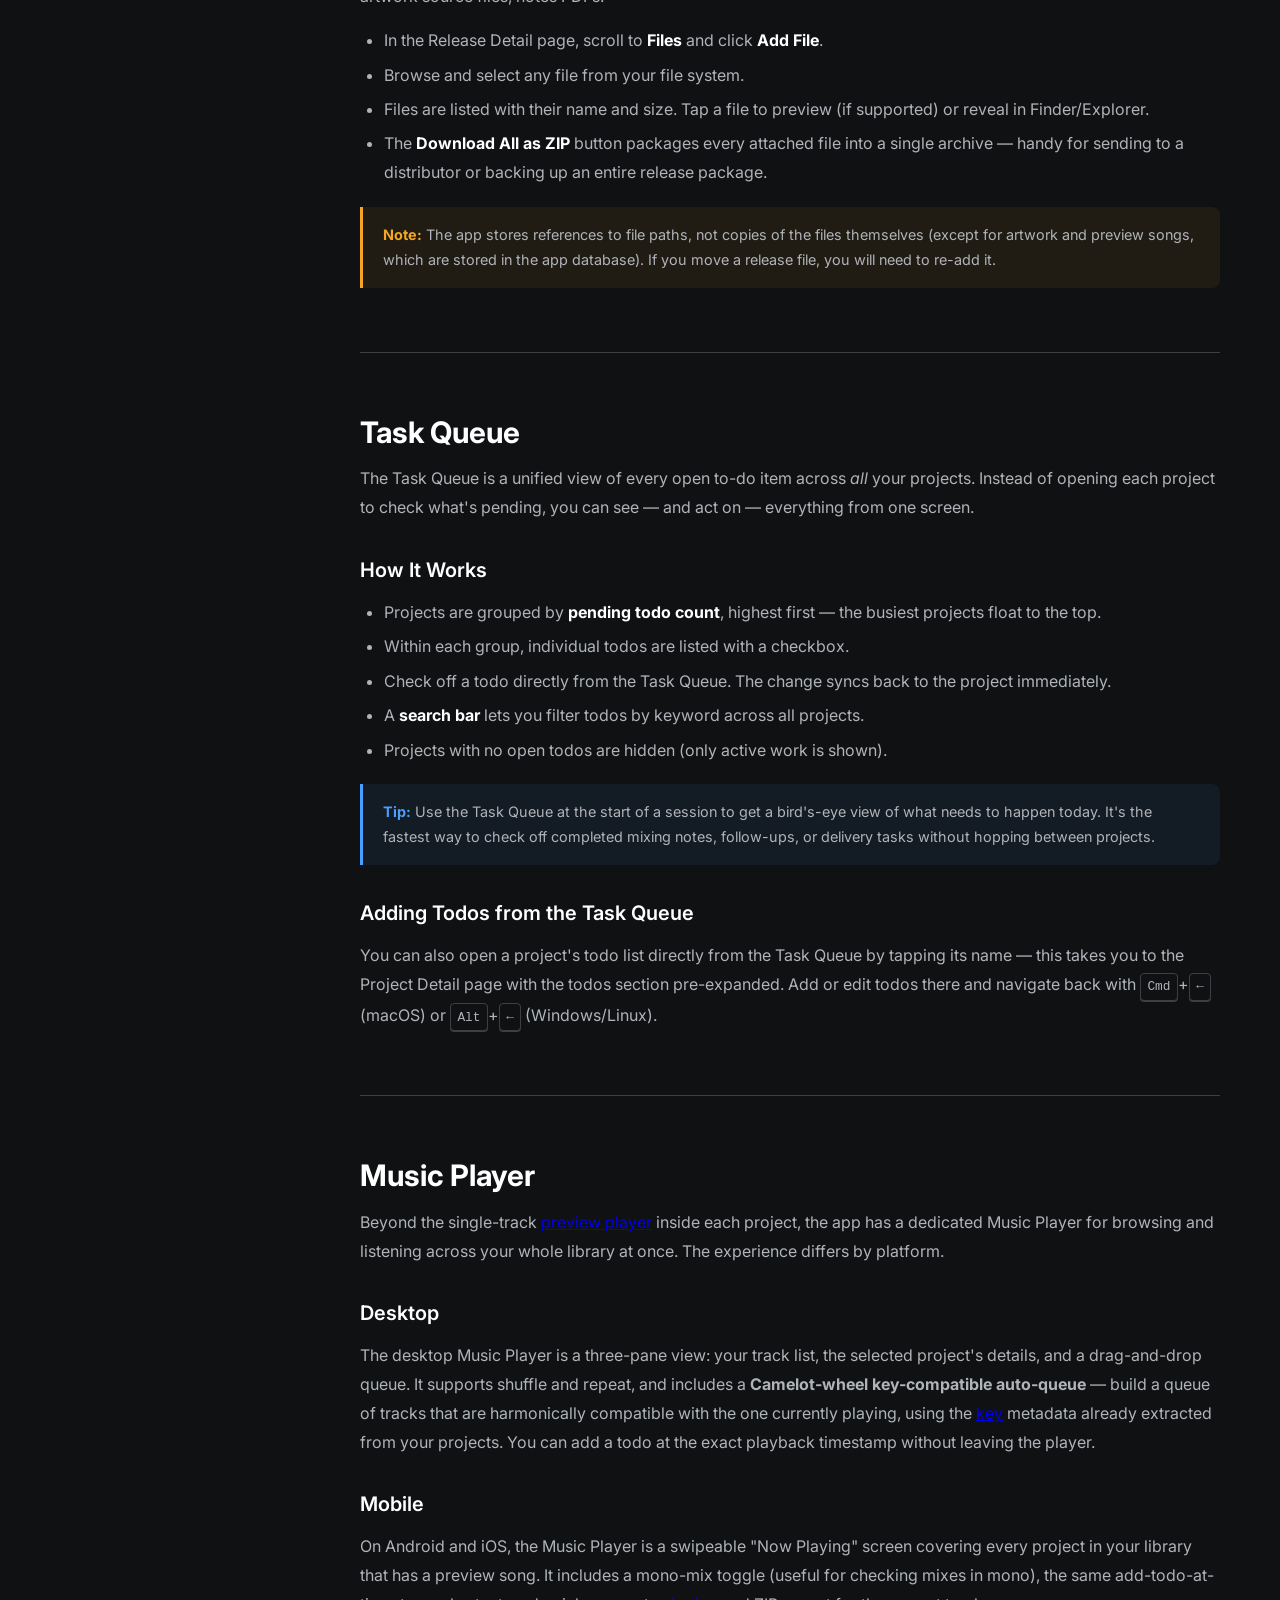
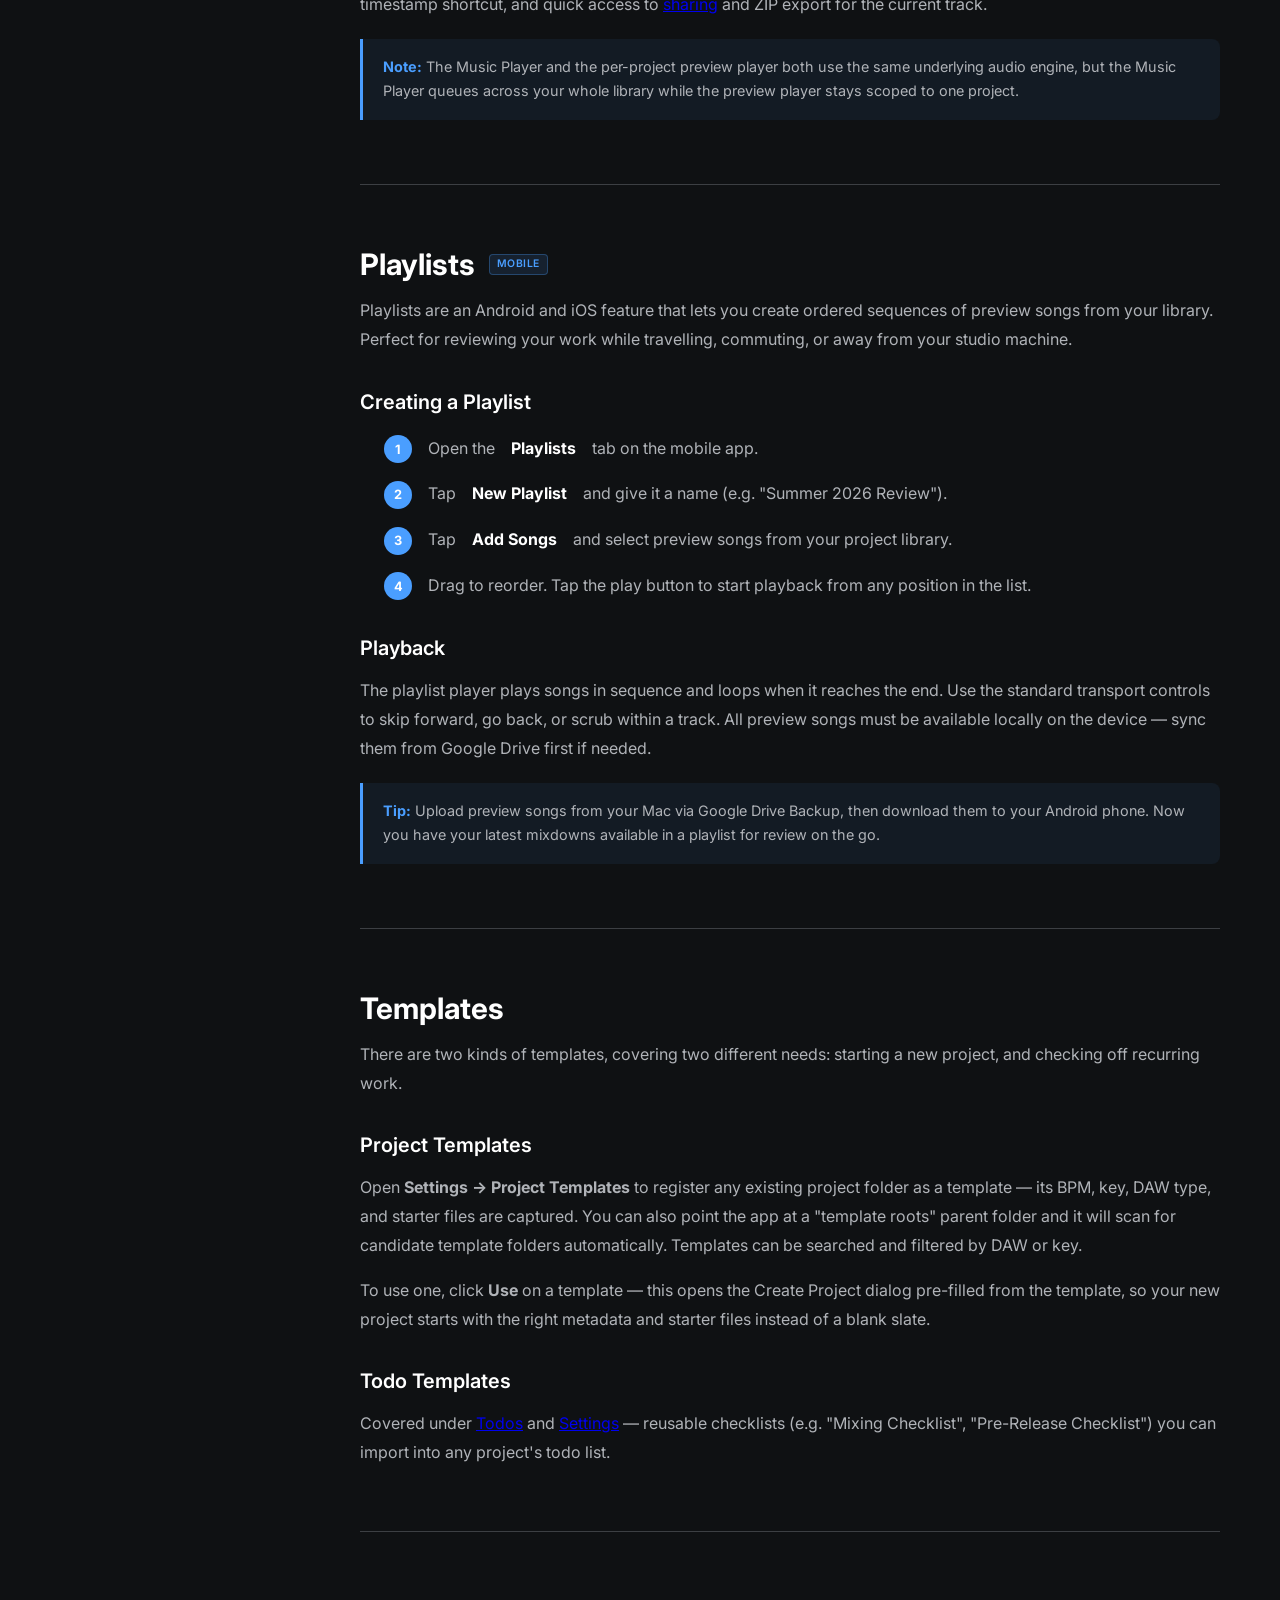
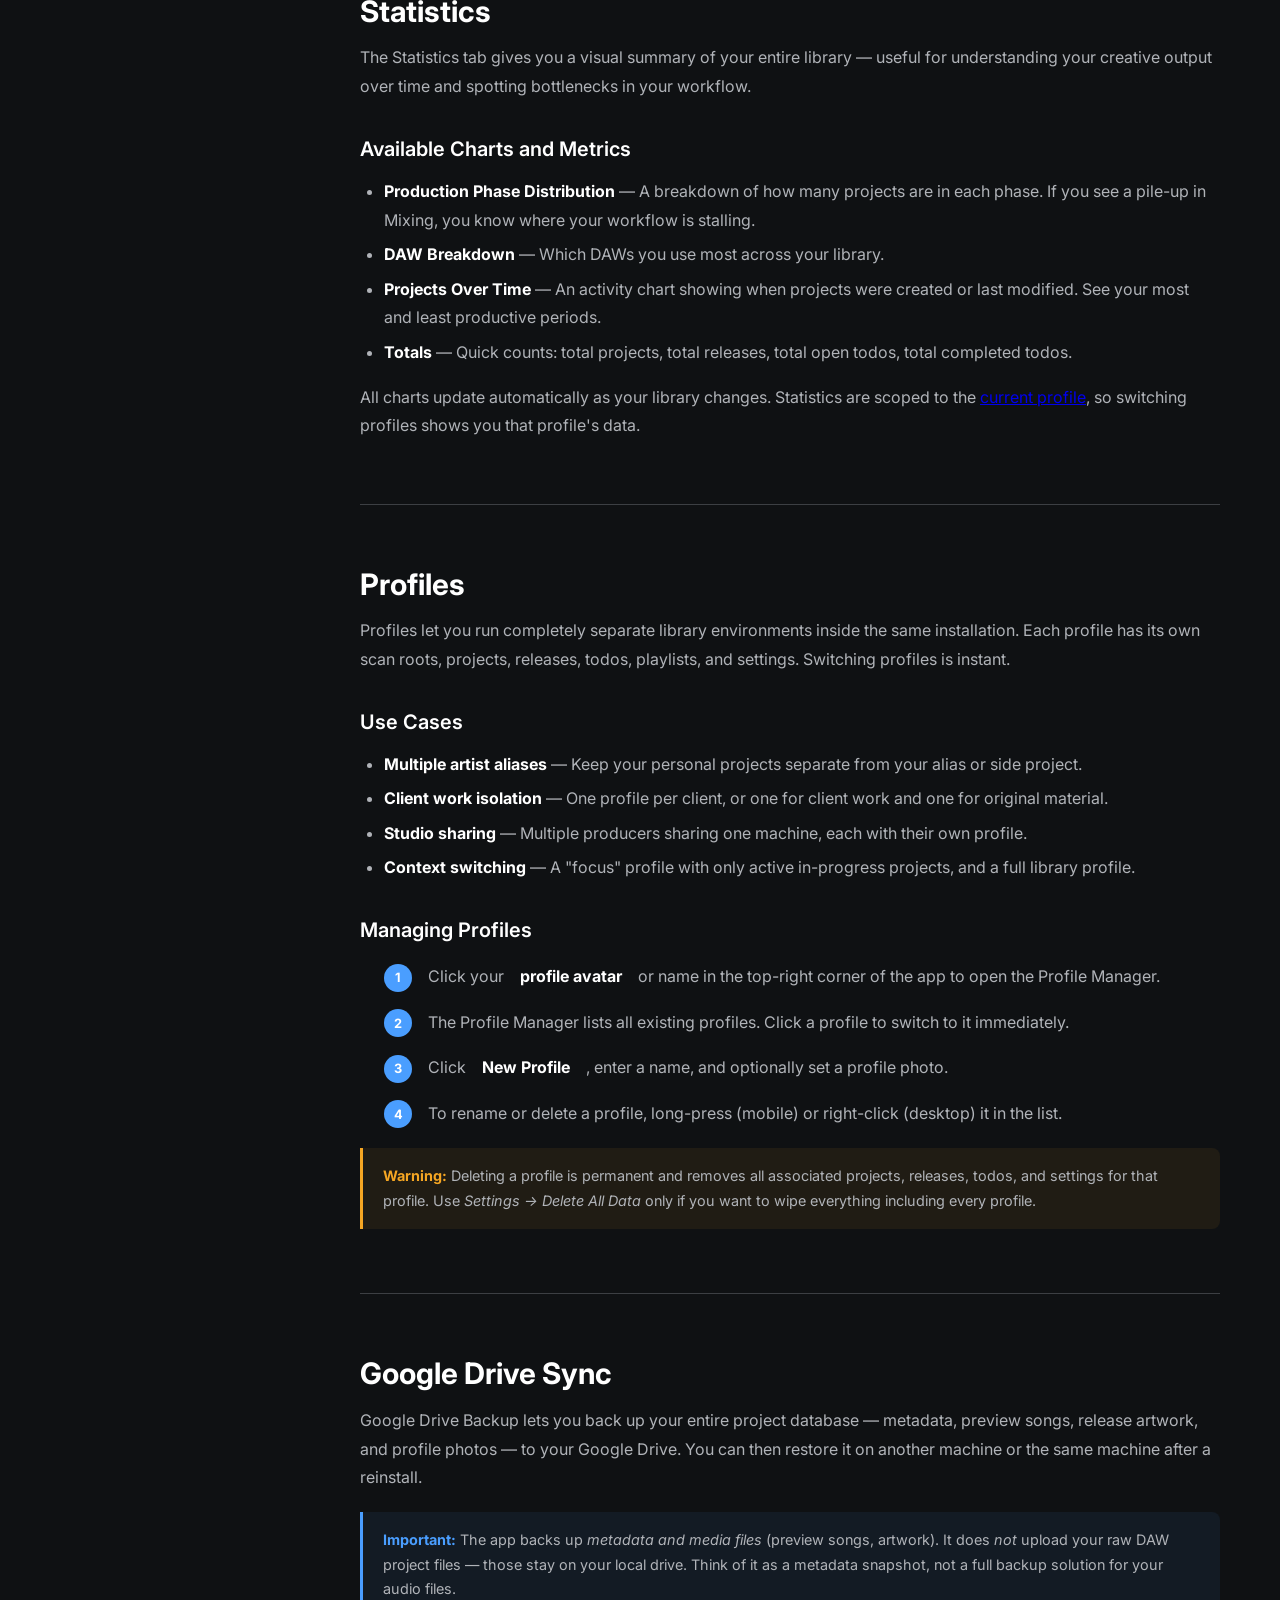
==== commit c0a29cca: "Update docs.html to match current main: Linux Drive sync, Cubase/Nuendo notes, shortcuts, new Settin" ====
--- a/docs.html
+++ b/docs.html
@@ -572,6 +572,7 @@
                 <ul class="sidebar-nav">
                     <li><a href="#installation">Installation</a></li>
                     <li><a href="#first-launch">First Launch</a></li>
+                    <li class="sub-item"><a href="#session-mode">Session Mode</a></li>
                     <li><a href="#adding-folders">Adding Folders</a></li>
                     <li><a href="#scanning">Scanning</a></li>
                 </ul>
@@ -622,6 +623,9 @@
                 <p class="sidebar-section-title">Reference</p>
                 <ul class="sidebar-nav">
                     <li><a href="#settings">Settings</a></li>
+                    <li class="sub-item"><a href="#daw-launch-commands">DAW Launch Commands</a></li>
+                    <li class="sub-item"><a href="#mixdown-folders">Mixdown Folders</a></li>
+                    <li class="sub-item"><a href="#about">About</a></li>
                     <li><a href="#keyboard-shortcuts">Keyboard Shortcuts</a></li>
                     <li><a href="#supported-daws">Supported DAWs</a></li>
                     <li><a href="#metadata-extraction">Metadata Extraction</a></li>
@@ -666,7 +670,10 @@
                 </ol>
 
                 <div class="callout callout-info">
-                    <strong>Note:</strong> <a href="#google-drive-sync">Google Drive sync</a> isn't offered on Linux — the desktop OAuth flow needs a client secret that can't be safely shipped in an open sideloadable build. A local backup/restore option is available instead under <strong>Settings</strong>.
+                    <strong>Note:</strong> <a href="#google-drive-sync">Google Drive sync</a> works on the AppImage and tarball builds, the same as on Windows/macOS. It's only unavailable inside the <strong>Flatpak</strong> build specifically, since Flathub's sandboxed build pipeline has no way to safely inject the required OAuth client secret. A local backup/restore option is available instead under <strong>Settings</strong> for Flatpak users.
+                </div>
+                <div class="callout callout-info">
+                    <strong>Tip:</strong> The AppImage build can update itself in place — go to <strong>Settings → About → Check for Updates</strong>. This isn't available for the Flatpak build or the plain tarball; update those manually from the <a href="https://github.com/bandpassrecords/daw-project-manager/releases" style="color:var(--accent);">Releases page</a>.
                 </div>
 
                 <h4>Android</h4>
@@ -698,7 +705,7 @@
                 </ol>
                 <p>Every step you set here can be changed later — none of it is permanent. Add more scan folders any time from Settings.</p>
 
-                <h4>Session Mode</h4>
+                <h4 id="session-mode">Session Mode</h4>
                 <p>Session Mode is an opt-in guardrail around your work timer. When it's on, starting, switching, or ending a work session on a project requires an explicit confirmation, and the app shows elapsed time for the current session. It's aimed at producers who want to be deliberate about context-switching between projects rather than losing track of where their time went. Toggle it any time from Settings — it isn't limited to the onboarding wizard.</p>
 
                 <!-- Adding Folders -->
@@ -717,6 +724,9 @@
                 <div class="callout callout-warning">
                     <strong>Note:</strong> Ignored Paths let you exclude specific subfolders (e.g. template or sample folders) from the scan. Add them under Settings → Ignored Paths.
                 </div>
+
+                <h4>Scan Mode: Flat vs. Smart Folder</h4>
+                <p>Each scan root has its own scan mode, set from Settings: <strong>Flat</strong> treats every project file the scanner finds as its own project, however deep it's nested. <strong>Smart Folder</strong> is for a root organised as one subfolder per song (each containing that song's project file plus its samples, renders, and stems) — the app treats each subfolder as a single project unit instead of scanning arbitrarily deep, which keeps close-together files from a shared sample pool from being misread as separate projects.</p>
 
                 <!-- Scanning -->
                 <h3 id="scanning">Scanning</h3>
@@ -1043,7 +1053,7 @@
                 </ol>
 
                 <h4>Auto-Detection</h4>
-                <p>If your DAW exports to a subfolder named something like <code style="color:var(--accent); font-family:monospace;">Mixdown</code>, <code style="color:var(--accent); font-family:monospace;">Bounces</code>, or <code style="color:var(--accent); font-family:monospace;">Exports</code>, the app scans for the newest <code style="font-family:monospace;">.wav</code>, <code style="font-family:monospace;">.mp3</code>, or <code style="font-family:monospace;">.aiff</code> in that folder and automatically sets it as the preview. The scan skips the file if it is already up to date (checked by modification timestamp), avoiding unnecessary re-downloads.</p>
+                <p>If your DAW exports to a subfolder named something like <code style="color:var(--accent); font-family:monospace;">Mixdown</code>, <code style="color:var(--accent); font-family:monospace;">Bounces</code>, or <code style="color:var(--accent); font-family:monospace;">Exports</code>, the app scans for the newest <code style="font-family:monospace;">.wav</code>, <code style="font-family:monospace;">.mp3</code>, or <code style="font-family:monospace;">.aiff</code> in that folder and automatically sets it as the preview. The scan skips the file if it is already up to date (checked by modification timestamp), avoiding unnecessary re-downloads. The folder names it checks are configurable — both globally and per DAW — under <a href="#mixdown-folders">Settings → Mixdown Folders</a>.</p>
 
                 <h4>Preview Player Controls</h4>
                 <ul>
@@ -1130,7 +1140,7 @@
                 </div>
 
                 <h3>Adding Todos from the Task Queue</h3>
-                <p>You can also open a project's todo list directly from the Task Queue by tapping its name — this takes you to the Project Detail page with the todos section pre-expanded. Add or edit todos there and navigate back with <kbd>Cmd</kbd>+<kbd>[</kbd> or <kbd>Alt</kbd>+<kbd>←</kbd>.</p>
+                <p>You can also open a project's todo list directly from the Task Queue by tapping its name — this takes you to the Project Detail page with the todos section pre-expanded. Add or edit todos there and navigate back with <kbd>Cmd</kbd>+<kbd>←</kbd> (macOS) or <kbd>Alt</kbd>+<kbd>←</kbd> (Windows/Linux).</p>
             </div>
 
             <!-- ================================================================
@@ -1344,6 +1354,12 @@
                 <div class="code-block">/Users/you/Music/Projects/_Templates
 /Users/you/Music/Samples</div>
 
+                <h3 id="daw-launch-commands">DAW Launch Commands <span class="badge-inline">Linux</span></h3>
+                <p>Linux has no reliable file-type association for most DAWs, so <em>Open in DAW</em> needs to be told exactly which program to run for each one you use. The first time it can't figure that out on its own, or any time from Settings, configure the binary to launch once per DAW — the app uses it for every project of that type from then on.</p>
+
+                <h3 id="mixdown-folders">Mixdown Folders</h3>
+                <p>Controls which folder the app looks in for a project's exported/bounced audio when <a href="#preview-songs">auto-detecting a preview song</a>. Expand a DAW to see the folder names it already checks by default (e.g. <code style="font-family:monospace;">Mixdown</code>, <code style="font-family:monospace;">Bounces</code>, <code style="font-family:monospace;">Exports</code>), and add your own on top — both globally and per DAW, if a particular one uses a different export folder name in your setup.</p>
+
                 <h3>Language</h3>
                 <p>DAW Project Manager is fully localised in 9 languages. Change the language at any time — no restart required.</p>
                 <ul>
@@ -1373,7 +1389,16 @@
                 <p>On Android, the app can send local notifications for approaching deadlines. Configure how many days in advance you want to be reminded. Requires notification permission to be granted.</p>
 
                 <h3>Work Session Reminders</h3>
-                <p>On all platforms, while a work session is active the app can send a periodic reminder so you don't lose track of time. Choose an interval — 15, 30, 45, 60, 90, or 120 minutes, or a custom value.</p>
+                <p>Requires <a href="#session-mode"><strong>Session Mode</strong></a> to be turned on. While it's on and a work session is active, the app can send a periodic reminder so you don't lose track of time — choose an interval of 15, 30, 45, 60, 90, or 120 minutes, or set a custom value. A <strong>Test Notification</strong> button lets you confirm your OS notification permissions are working before you rely on it.</p>
+
+                <h3 id="about">About</h3>
+                <p>Shows the installed app version, plus:</p>
+                <ul>
+                    <li><strong>License</strong> — view the app's open-source license in-app.</li>
+                    <li><strong>Report an Issue</strong> — opens a structured GitHub issue template pre-filled for bug reports.</li>
+                    <li><strong>Check for Updates</strong> — manually checks for a newer release. On the Linux AppImage build specifically, this can download and apply the update in place; other platforms link out to the download.</li>
+                    <li><strong>Share Diagnostic Log</strong> — opens the folder containing the app's diagnostic log file, for attaching to a bug report.</li>
+                </ul>
 
                 <h3>Clear Library</h3>
                 <p>Removes all projects from the current profile's database. Scan roots and settings are preserved. Running a rescan after clearing will re-populate projects from disk.</p>
@@ -1387,7 +1412,7 @@
             ================================================================ -->
             <div class="docs-section" id="keyboard-shortcuts">
                 <h2>Keyboard Shortcuts</h2>
-                <p>DAW Project Manager is designed for keyboard-first use. On macOS, shortcuts use <kbd>Cmd</kbd>. On Windows, use <kbd>Ctrl</kbd> in place of <kbd>Cmd</kbd>. Press <kbd>Cmd</kbd>+<kbd>Shift</kbd>+<kbd>/</kbd> inside the app to open the in-app keyboard shortcut cheatsheet.</p>
+                <p>DAW Project Manager is designed for keyboard-first use. On macOS, shortcuts use <kbd>Cmd</kbd>. On Windows, use <kbd>Ctrl</kbd> in place of <kbd>Cmd</kbd>. On macOS, press <kbd>Cmd</kbd>+<kbd>Shift</kbd>+<kbd>/</kbd> inside the app to open the in-app keyboard shortcut cheatsheet; on Windows/Linux, click the keyboard icon in the toolbar, or open it from Settings → Keyboard Shortcuts.</p>
 
                 <h3>Global Shortcuts</h3>
                 <div class="docs-table-wrap">
@@ -1428,12 +1453,12 @@
                                 <td>Open project folder in Finder/Explorer (desktop, when a row is selected)</td>
                             </tr>
                             <tr>
-                                <td><kbd>Cmd</kbd>+<kbd>[</kbd> or <kbd>Alt</kbd>+<kbd>←</kbd></td>
+                                <td><kbd>Cmd</kbd>+<kbd>←</kbd> (macOS) or <kbd>Alt</kbd>+<kbd>←</kbd> (Windows/Linux)</td>
                                 <td>Go back to previous screen</td>
                             </tr>
                             <tr>
-                                <td><kbd>Cmd</kbd>+<kbd>Shift</kbd>+<kbd>/</kbd></td>
-                                <td>Open keyboard shortcuts cheatsheet</td>
+                                <td><kbd>Cmd</kbd>+<kbd>Shift</kbd>+<kbd>/</kbd> (macOS only)</td>
+                                <td>Open keyboard shortcuts cheatsheet — on Windows/Linux, use the keyboard icon in the toolbar instead</td>
                             </tr>
                         </tbody>
                     </table>
@@ -1541,7 +1566,7 @@
                             <tr>
                                 <td>Cubase</td>
                                 <td><code class="daw-ext">.cpr</code></td>
-                                <td>BPM, key, and version extracted during deep scan.</td>
+                                <td>BPM, key, version, and project notes (from the Notepad panel) extracted during deep scan.</td>
                             </tr>
                             <tr>
                                 <td>FL Studio</td>
@@ -1566,7 +1591,7 @@
                             <tr>
                                 <td>Nuendo</td>
                                 <td><code class="daw-ext">.npr</code></td>
-                                <td>BPM, key, and version extracted during deep scan.</td>
+                                <td>BPM, key, version, and project notes (from the Notepad panel) extracted during deep scan.</td>
                             </tr>
                             <tr>
                                 <td>Pro Tools</td>
@@ -1576,7 +1601,7 @@
                             <tr>
                                 <td>Reaper</td>
                                 <td><code class="daw-ext">.rpp</code></td>
-                                <td>BPM, key, version, and project notes extracted during deep scan — the only DAW with automatic notes extraction. Plain-text format.</td>
+                                <td>BPM, key, version, and project notes extracted during deep scan. Plain-text format.</td>
                             </tr>
                             <tr>
                                 <td>Studio One</td>
@@ -1659,7 +1684,7 @@
                         <tbody>
                             <tr><td>Ableton Live</td><td>✓</td><td>✓</td><td>✓</td><td></td></tr>
                             <tr><td>Bitwig Studio</td><td>✓</td><td>✓</td><td>✓</td><td></td></tr>
-                            <tr><td>Cubase / Nuendo</td><td>✓</td><td>✓</td><td>✓</td><td></td></tr>
+                            <tr><td>Cubase / Nuendo</td><td>✓</td><td>✓</td><td>✓</td><td>✓</td></tr>
                             <tr><td>FL Studio</td><td>✓</td><td></td><td>✓</td><td></td></tr>
                             <tr><td>MAGDA</td><td>✓</td><td>✓</td><td>✓</td><td></td></tr>
                             <tr><td>Reaper</td><td>✓</td><td>✓</td><td>✓</td><td>✓</td></tr>
--- a/styles.css
+++ b/styles.css
@@ -204,20 +204,94 @@
     background: var(--bg-card);
 }
 
-.hero-badges {
-    display: flex;
-    gap: 0.75rem;
+.hero-plats {
+    font-family: 'SFMono-Regular', Consolas, 'Liberation Mono', Menlo, monospace;
+    font-size: 0.8rem;
+    color: var(--text-muted);
+    letter-spacing: 0.02em;
+    margin-bottom: 3rem;
+}
+
+/* Hero / feature screenshot frames */
+.hero-visual {
+    margin-top: 1rem;
+}
+
+.app-window {
+    background: var(--bg-card);
+    border: 1px solid var(--border-color);
+    border-radius: 12px;
+    overflow: hidden;
+}
+
+.hero-visual .app-window {
+    max-width: 980px;
+    margin: 0 auto;
+    box-shadow: 0 30px 60px -20px var(--shadow);
+}
+
+/* Two screenshots shown as one composition: a main frame plus a smaller
+   detail shot floating over its corner. */
+.visual-duo {
+    position: relative;
+    margin-right: 18px;
+    margin-bottom: 18px;
+}
+
+.app-window-inset {
+    position: absolute;
+    right: -18px;
+    bottom: -18px;
+    width: 46%;
+    z-index: 2;
+    border-color: var(--bg-darker);
+    box-shadow: 0 16px 32px -8px var(--shadow);
+}
+
+.app-screenshot {
+    display: block;
+    width: 100%;
+}
+
+img.app-screenshot {
+    cursor: zoom-in;
+}
+
+/* Screenshot Lightbox */
+.lightbox {
+    display: none;
+    position: fixed;
+    inset: 0;
+    background: rgba(6, 7, 8, 0.92);
+    z-index: 2000;
+    align-items: center;
     justify-content: center;
-    flex-wrap: wrap;
-}
-
-.badge {
-    background: var(--bg-card);
-    padding: 0.5rem 1rem;
-    border-radius: 20px;
-    font-size: 0.875rem;
-    color: var(--text-secondary);
-    border: 1px solid var(--border-color);
+    padding: 3rem;
+    cursor: zoom-out;
+}
+
+.lightbox.active {
+    display: flex;
+}
+
+.lightbox-img {
+    max-width: 92vw;
+    max-height: 92vh;
+    border-radius: 8px;
+    box-shadow: 0 30px 80px rgba(0, 0, 0, 0.6);
+    cursor: default;
+}
+
+.lightbox-close {
+    position: absolute;
+    top: 1.5rem;
+    right: 1.75rem;
+    background: none;
+    border: none;
+    color: var(--text-primary);
+    font-size: 2.25rem;
+    line-height: 1;
+    cursor: pointer;
 }
 
 /* Features Section */
@@ -226,6 +300,21 @@
     background: var(--bg-dark);
 }
 
+.section-head {
+    max-width: 560px;
+    margin: 0 auto 4rem;
+    text-align: center;
+}
+
+.section-eyebrow {
+    font-family: 'SFMono-Regular', Consolas, 'Liberation Mono', Menlo, monospace;
+    font-size: 0.72rem;
+    letter-spacing: 0.12em;
+    text-transform: uppercase;
+    color: var(--accent);
+    margin-bottom: 0.9rem;
+}
+
 .section-title {
     font-size: 2.5rem;
     font-weight: 700;
@@ -241,68 +330,203 @@
     margin-bottom: 3rem;
 }
 
-.features-grid {
+.section-head .section-title,
+.section-head .section-subtitle {
+    margin-bottom: 0.75rem;
+}
+
+/* Alternating feature rows */
+.feature-rows {
+    display: flex;
+    flex-direction: column;
+}
+
+.feature-row {
     display: grid;
-    grid-template-columns: repeat(auto-fit, minmax(300px, 1fr));
-    gap: 2rem;
+    grid-template-columns: 1.15fr 1fr;
+    gap: 4.5rem;
+    align-items: center;
+    padding: 3.2rem 0;
+    border-bottom: 1px solid var(--border-color);
+}
+
+.feature-row:last-child {
+    border-bottom: none;
+}
+
+.feature-row.reverse {
+    grid-template-columns: 1fr 1.15fr;
+}
+
+.feature-row.reverse .feature-visual {
+    order: 2;
+}
+
+.feature-row.reverse .feature-copy {
+    order: 1;
+}
+
+.feature-kicker {
+    font-family: 'SFMono-Regular', Consolas, 'Liberation Mono', Menlo, monospace;
+    font-size: 0.72rem;
+    letter-spacing: 0.1em;
+    text-transform: uppercase;
+    color: var(--accent);
+    margin-bottom: 0.7rem;
+}
+
+.feature-copy h3 {
+    font-size: 1.55rem;
+    font-weight: 700;
+    margin-bottom: 0.7rem;
+    letter-spacing: -0.01em;
+    color: var(--text-primary);
+}
+
+.feature-copy p {
+    color: var(--text-secondary);
+    font-size: 0.98rem;
+    max-width: 42ch;
+    line-height: 1.7;
+}
+
+/* Placeholder screenshot mockups — replace each .placeholder-visual's markup
+   with an <img> once the real screenshot/clip listed in the row's HTML
+   comment has been captured. */
+.placeholder-visual {
+    padding: 1.6rem;
+    min-height: 200px;
+    display: flex;
+    flex-direction: column;
+    justify-content: center;
+    gap: 0.55rem;
+}
+
+.mock-daw-grid {
+    display: grid;
+    grid-template-columns: repeat(5, 1fr);
+    gap: 0.9rem;
+}
+
+.mock-daw-grid img {
+    width: 100%;
+    aspect-ratio: 1;
+    object-fit: contain;
+    background: var(--bg-darker);
+    border: 1px solid var(--border-color);
+    border-radius: 8px;
+    padding: 0.6rem;
+}
+
+/* Closing line under the feature rows */
+.section-more {
+    text-align: center;
+    color: var(--text-secondary);
     margin-top: 3rem;
-}
-
-.feature-card {
-    background: var(--bg-card);
-    padding: 2rem;
-    border-radius: 12px;
-    border: 1px solid var(--border-color);
-    transition: all 0.3s ease;
-}
-
-.feature-card:hover {
-    transform: translateY(-4px);
-    box-shadow: 0 12px 30px var(--shadow);
-    border-color: var(--primary-color);
-}
-
-.feature-icon {
-    font-size: 3rem;
-    margin-bottom: 1rem;
-}
-
-.feature-card h3 {
-    font-size: 1.5rem;
-    margin-bottom: 0.75rem;
-    color: var(--text-primary);
-}
-
-.feature-card p {
-    color: var(--text-secondary);
-    line-height: 1.7;
+    font-size: 1rem;
+}
+
+.section-more a,
+.feature-link {
+    color: var(--accent);
+    text-decoration: none;
+}
+
+.section-more a:hover,
+.feature-link:hover {
+    text-decoration: underline;
+}
+
+/* Metadata-extraction legend + per-DAW badge, shown in the Supported DAWs grid */
+.daws-legend {
+    text-align: center;
+    color: var(--text-secondary);
+    font-size: 0.95rem;
+    margin-top: 1.25rem;
+}
+
+.daw-meta-badge {
+    display: inline-block;
+    font-size: 0.65rem;
+    font-weight: 600;
+    text-transform: uppercase;
+    letter-spacing: 0.05em;
+    color: var(--accent);
+    background: rgba(74, 158, 255, 0.12);
+    border: 1px solid rgba(74, 158, 255, 0.3);
+    padding: 0.1rem 0.45rem;
+    border-radius: 4px;
+    vertical-align: middle;
 }
 
 /* Supported DAWs Section */
 .daws {
-    padding: 6rem 0;
+    padding: 3.5rem 0;
     background: var(--bg-darker);
+}
+
+.daws .section-title {
+    font-size: 1.6rem;
+}
+
+.daws .section-subtitle {
+    font-size: 0.95rem;
+    margin-bottom: 0;
+}
+
+.daws-search {
+    max-width: 420px;
+    margin: 1.25rem auto 0;
+    text-align: center;
+}
+
+.daw-search-input {
+    width: 100%;
+    padding: 0.85rem 1.25rem;
+    font-size: 1rem;
+    font-family: inherit;
+    color: var(--text-primary);
+    background: var(--bg-card);
+    border: 1px solid var(--border-color);
+    border-radius: 8px;
+    outline: none;
+    transition: border-color 0.3s ease, box-shadow 0.3s ease;
+}
+
+.daw-search-input::placeholder {
+    color: var(--text-muted);
+}
+
+.daw-search-input:focus {
+    border-color: var(--accent);
+    box-shadow: 0 0 0 3px rgba(74, 158, 255, 0.15);
+}
+
+.daws-search-empty {
+    margin-top: 1rem;
+    color: var(--text-secondary);
 }
 
 .daws-grid {
     display: grid;
-    grid-template-columns: repeat(auto-fit, minmax(200px, 1fr));
-    gap: 1.5rem;
-    margin-top: 3rem;
+    grid-template-columns: repeat(auto-fit, minmax(120px, 1fr));
+    gap: 0.85rem;
+    margin-top: 1.5rem;
 }
 
 .daw-item {
     background: var(--bg-card);
-    padding: 1.5rem;
+    padding: 0.85rem 0.5rem;
     border-radius: 8px;
     text-align: center;
     border: 1px solid var(--border-color);
     transition: all 0.3s ease;
     font-weight: 500;
+    font-size: 0.85rem;
     display: flex;
     flex-direction: column;
     align-items: center;
-    gap: 0.75rem;
+    gap: 0.5rem;
 }
 
 .daw-item:hover {
@@ -312,8 +536,8 @@
 }
 
 .daw-logo {
-    width: 80px;
-    height: 80px;
+    width: 40px;
+    height: 40px;
     object-fit: contain;
     filter: brightness(0.9);
     transition: filter 0.3s ease;
@@ -321,6 +545,98 @@
 
 .daw-item:hover .daw-logo {
     filter: brightness(1);
+}
+
+/* Metadata Extraction Support table */
+.metadata-extraction {
+    margin-top: 3.5rem;
+    padding-top: 3rem;
+    border-top: 1px solid var(--border-color);
+    text-align: center;
+}
+
+.metadata-extraction-title {
+    font-size: 1.3rem;
+    font-weight: 700;
+    color: var(--text-primary);
+    margin-bottom: 0.6rem;
+}
+
+.metadata-extraction-subtitle {
+    color: var(--text-secondary);
+    font-size: 0.95rem;
+    max-width: 560px;
+    margin: 0 auto 2rem;
+}
+
+.metadata-table-wrap {
+    max-width: 640px;
+    margin: 0 auto;
+    overflow-x: auto;
+}
+
+.metadata-table {
+    width: 100%;
+    border-collapse: collapse;
+    background: var(--bg-card);
+    border: 1px solid var(--border-color);
+    border-radius: 8px;
+    overflow: hidden;
+}
+
+.metadata-table th,
+.metadata-table td {
+    padding: 0.75rem 1rem;
+    text-align: left;
+    border-bottom: 1px solid var(--border-color);
+}
+
+.metadata-table th {
+    font-family: 'SFMono-Regular', Consolas, 'Liberation Mono', Menlo, monospace;
+    font-size: 0.7rem;
+    letter-spacing: 0.08em;
+    text-transform: uppercase;
+    color: var(--text-muted);
+    white-space: nowrap;
+}
+
+.metadata-table th:not(:first-child),
+.metadata-table td:not(:first-child) {
+    text-align: center;
+}
+
+.metadata-table tbody tr:last-child td {
+    border-bottom: none;
+}
+
+.metadata-daw {
+    display: flex;
+    align-items: center;
+    gap: 0.6rem;
+    color: var(--text-primary);
+    font-weight: 500;
+}
+
+.metadata-daw-logo {
+    width: 22px;
+    height: 22px;
+    object-fit: contain;
+}
+
+.metadata-yes {
+    color: var(--accent);
+    font-weight: 600;
+}
+
+.metadata-no {
+    color: var(--text-muted);
+}
+
+.metadata-table-footnote {
+    text-align: center;
+    color: var(--text-muted);
+    font-size: 0.78rem;
+    margin-top: 1rem;
 }
 
 /* Download Section */
@@ -376,6 +692,19 @@
     margin-bottom: 1.5rem;
 }
 
+.download-note {
+    margin-top: 1rem;
+    margin-bottom: 0;
+    font-size: 0.8rem;
+    color: var(--text-muted);
+    line-height: 1.6;
+}
+
+.download-note strong {
+    color: var(--text-secondary);
+    font-weight: 600;
+}
+
 .other-platform-link {
     margin-top: 1rem;
     padding-top: 1rem;
@@ -417,6 +746,41 @@
 
 .download-info a:hover {
     text-decoration: underline;
+}
+
+/* Android Testing Section */
+.android-testing {
+    padding: 4rem 0;
+    background: var(--bg-darker);
+}
+
+.android-testing-card {
+    max-width: 560px;
+    margin: 0 auto;
+    text-align: center;
+    background: var(--bg-card);
+    border: 1px solid var(--border-color);
+    border-radius: 12px;
+    padding: 3rem 2.5rem;
+}
+
+.android-testing-icon {
+    width: 56px;
+    height: auto;
+    margin-bottom: 1.25rem;
+}
+
+.android-testing-card h2 {
+    font-size: 1.6rem;
+    font-weight: 700;
+    color: var(--text-primary);
+    margin-bottom: 0.75rem;
+}
+
+.android-testing-card p {
+    color: var(--text-secondary);
+    margin-bottom: 1.75rem;
+    line-height: 1.7;
 }
 
 /* Footer */
@@ -469,6 +833,19 @@
     font-size: 0.875rem;
 }
 
+.footer-attribution {
+    margin-top: 0.5rem;
+    font-size: 0.78rem;
+}
+
+.footer-attribution a {
+    color: var(--text-muted);
+}
+
+.footer-attribution a:hover {
+    color: var(--text-secondary);
+}
+
 /* Smooth Scrolling */
 html {
     scroll-behavior: smooth;
@@ -493,16 +870,34 @@
         font-size: 0.9rem;
     }
     
-    .features-grid,
     .download-cards {
         grid-template-columns: 1fr;
     }
-    
+
+    .feature-row,
+    .feature-row.reverse {
+        grid-template-columns: 1fr;
+        gap: 1.75rem;
+    }
+
+    .feature-row.reverse .feature-visual,
+    .feature-row.reverse .feature-copy {
+        order: initial;
+    }
+
+    .feature-copy p {
+        max-width: none;
+    }
+
+    .mock-daw-grid {
+        grid-template-columns: repeat(4, 1fr);
+    }
+
     .hero-buttons {
         flex-direction: column;
         align-items: stretch;
     }
-    
+
     .btn {
         width: 100%;
         text-align: center;
